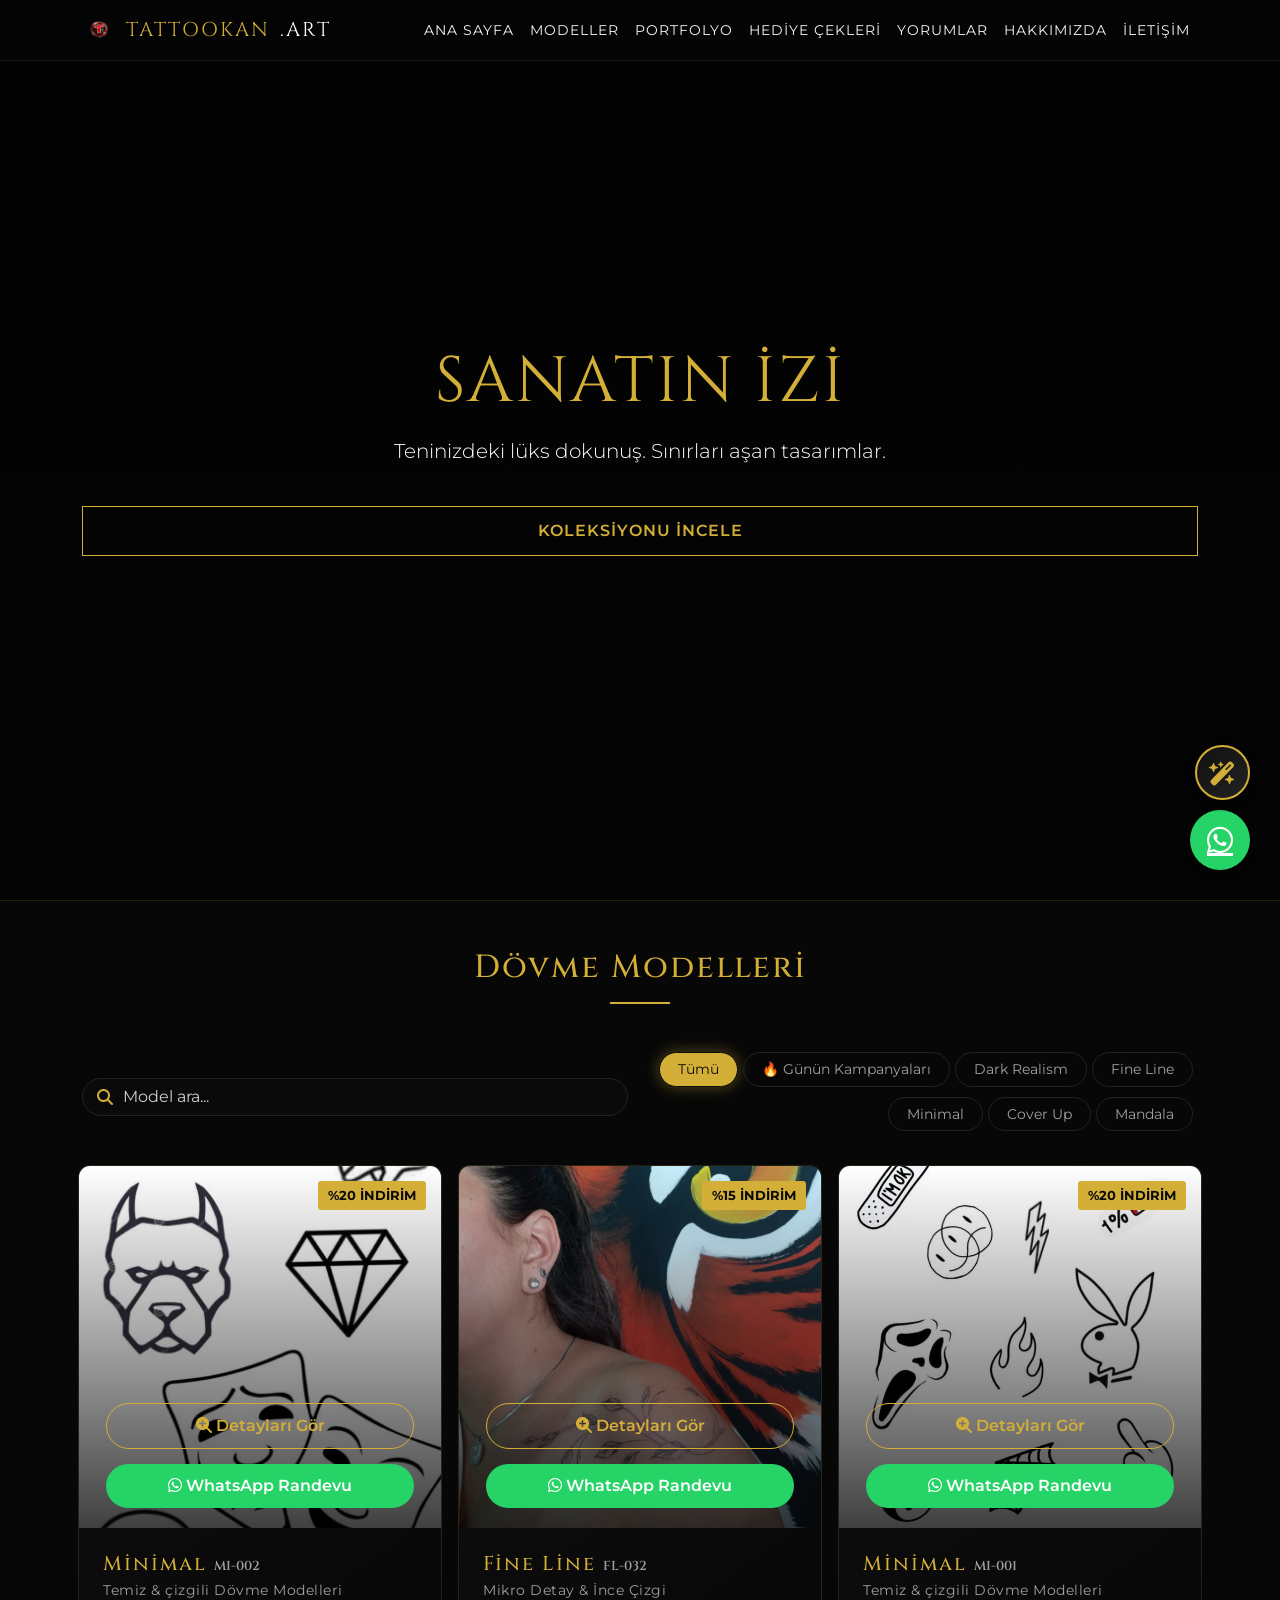
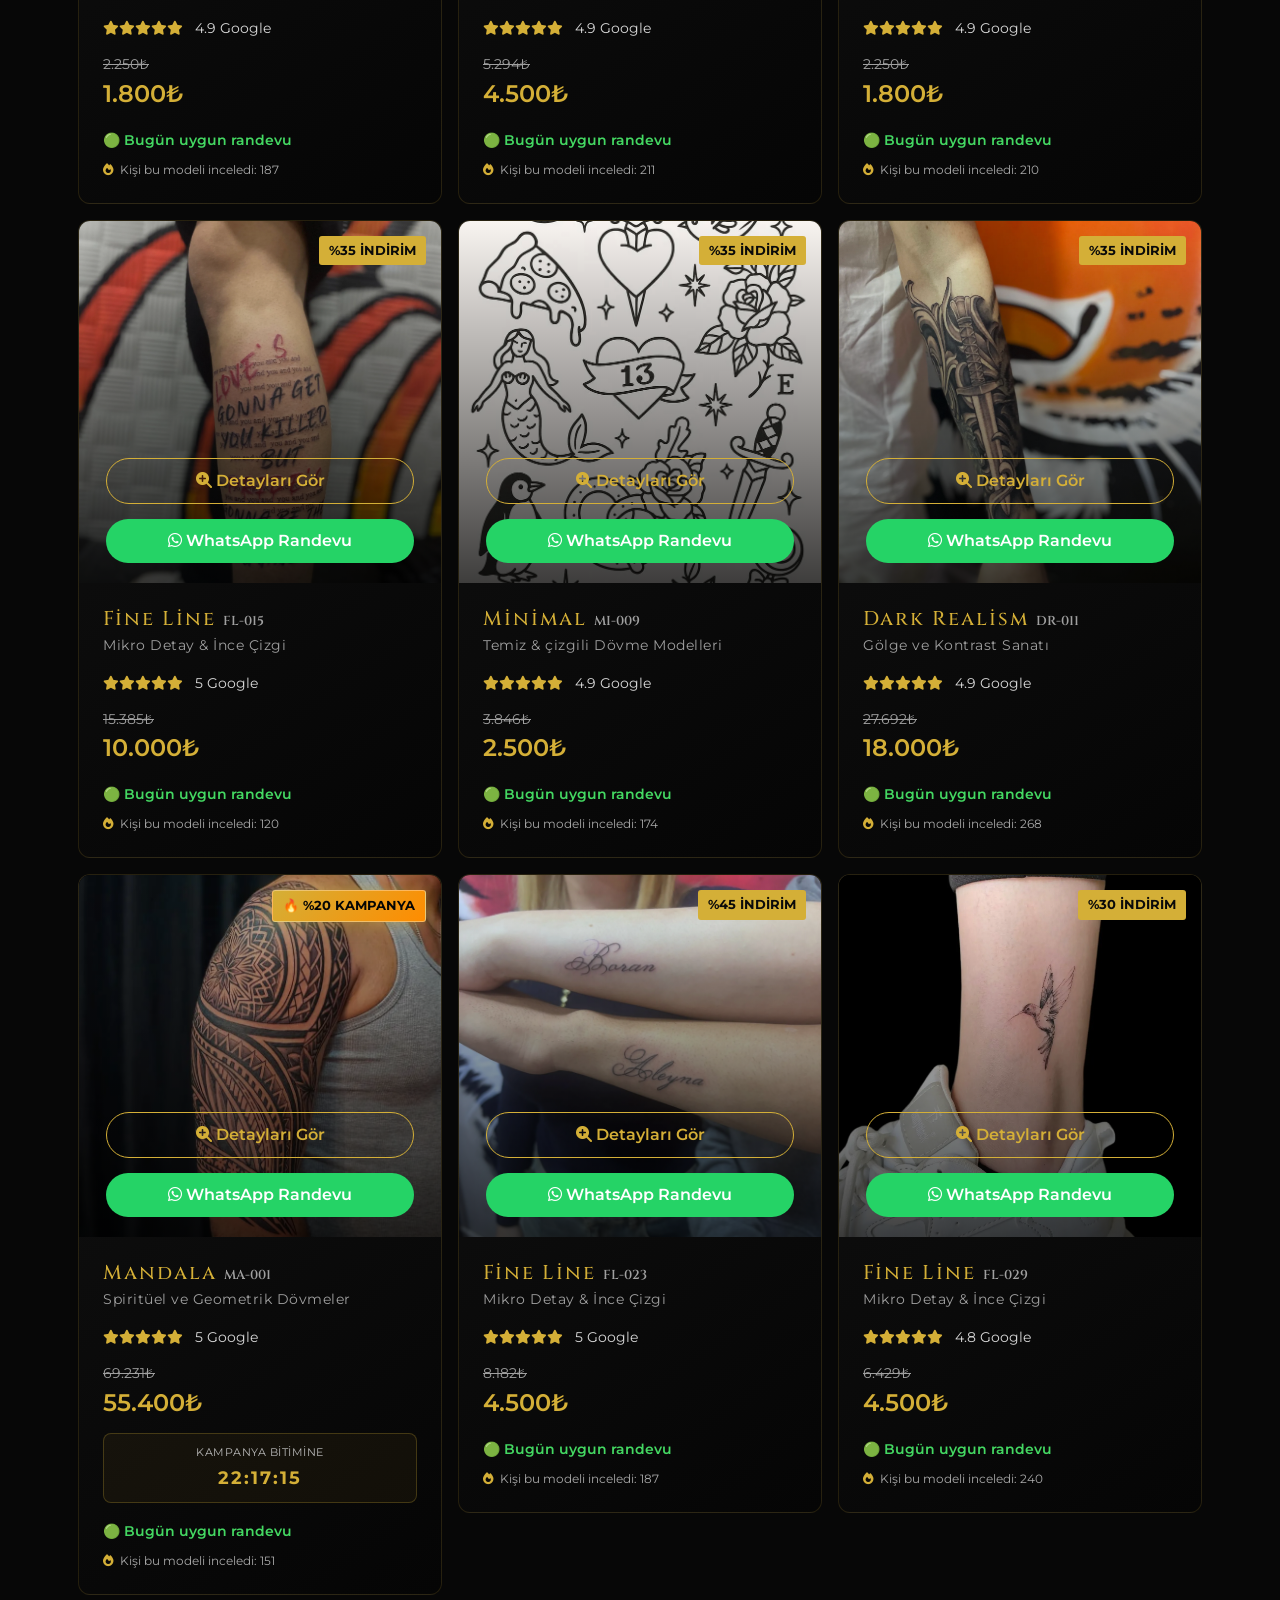
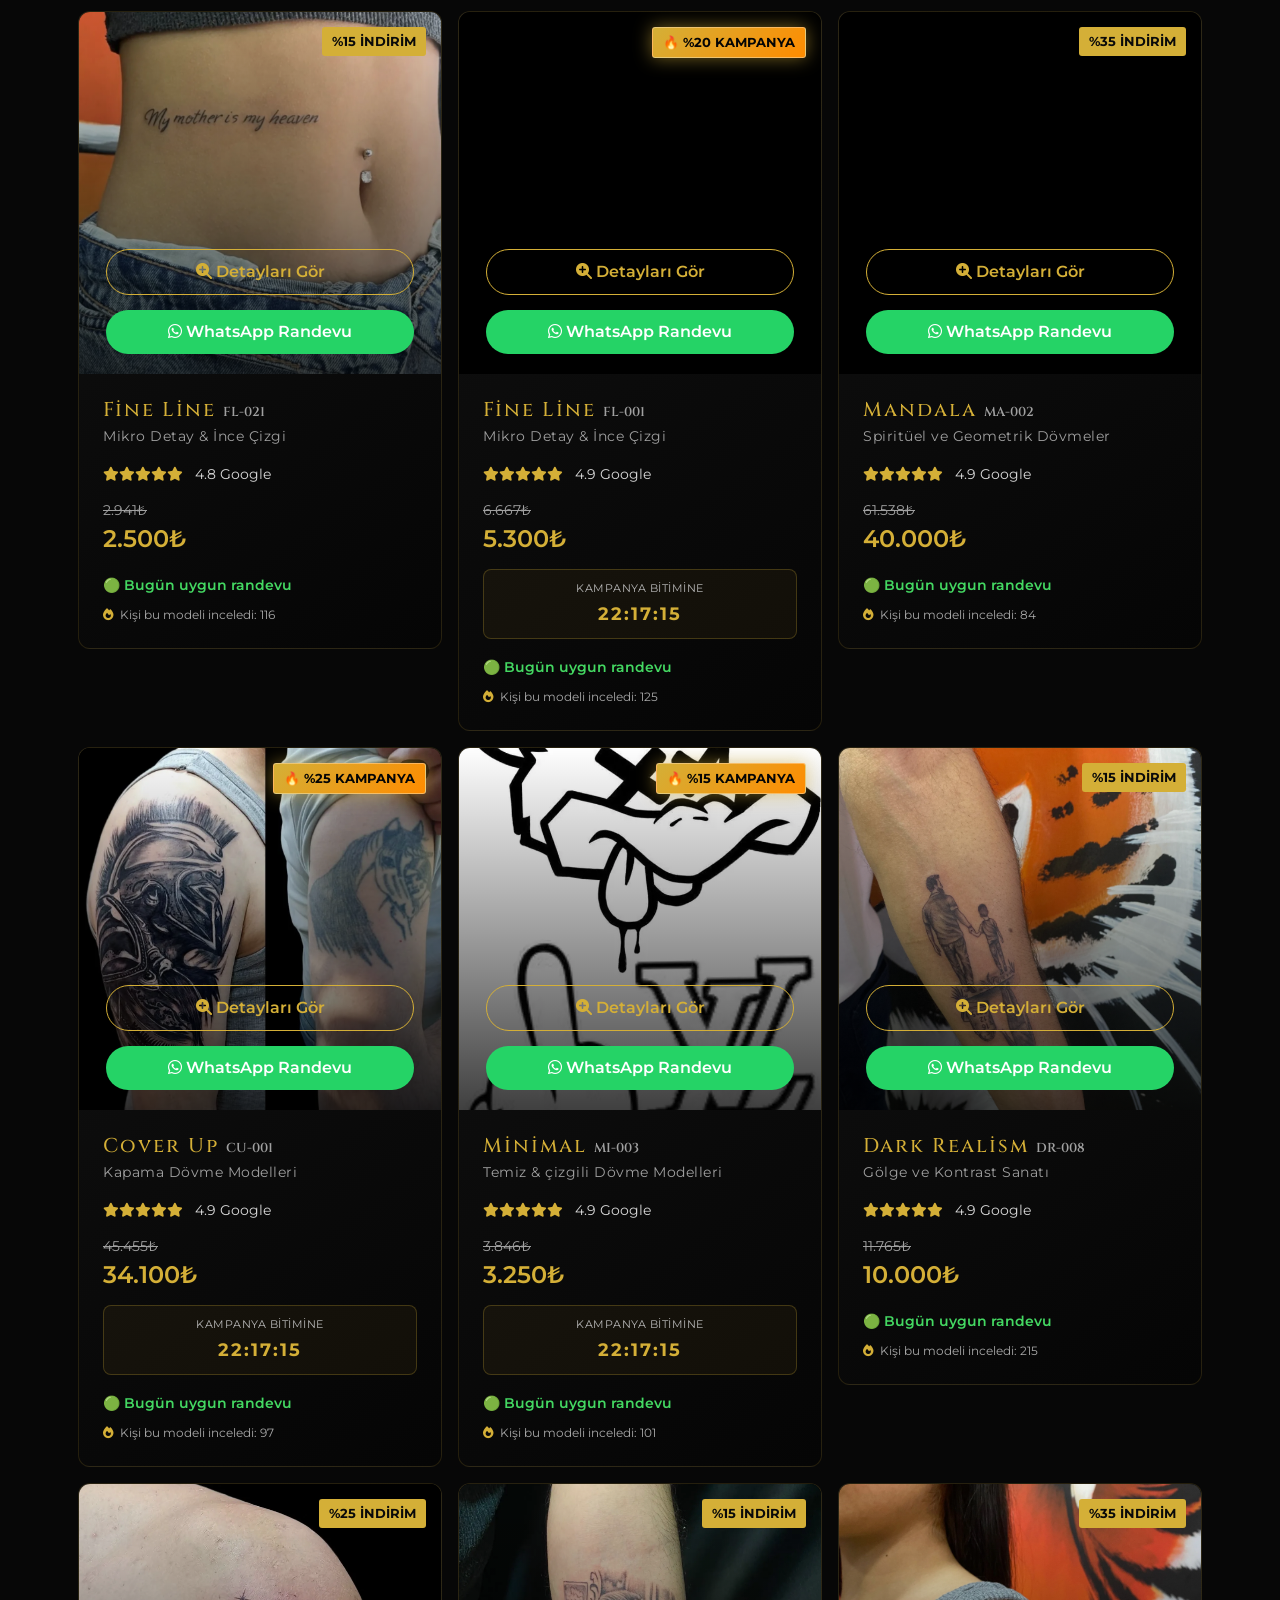
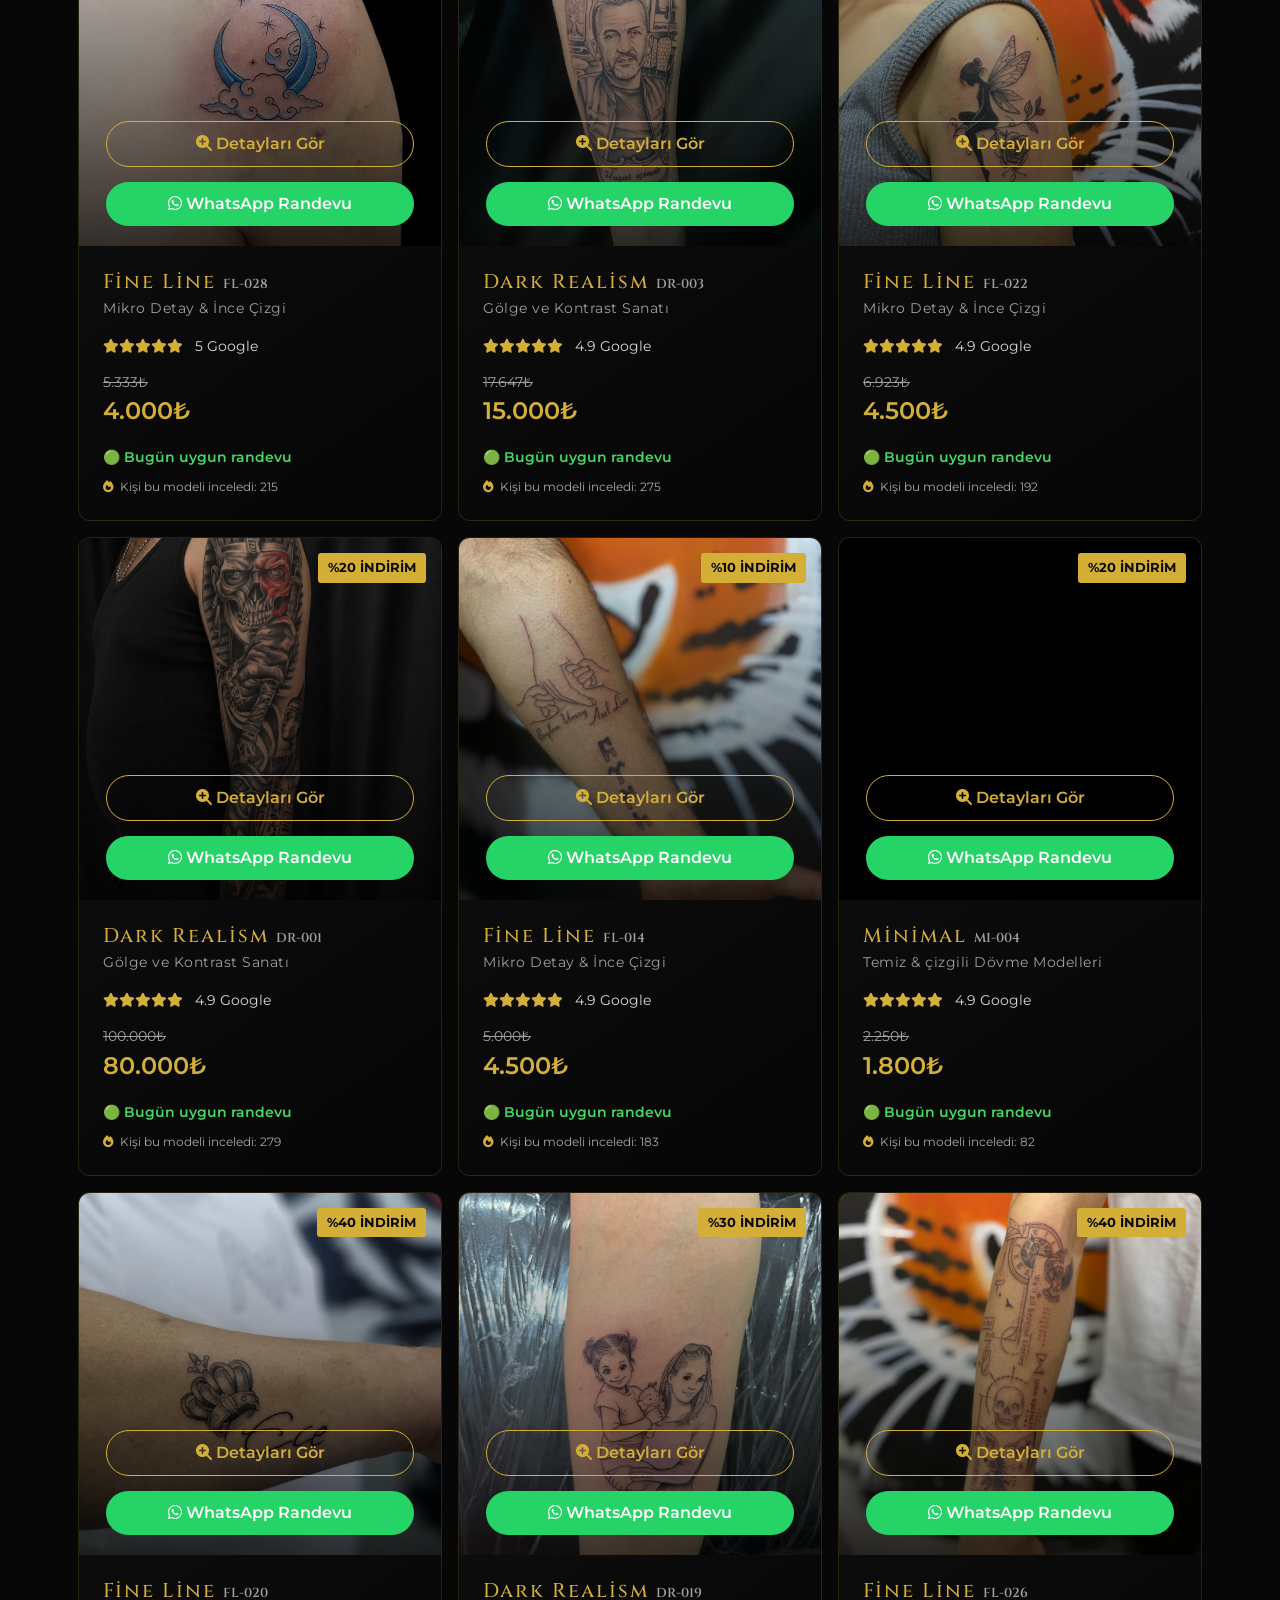
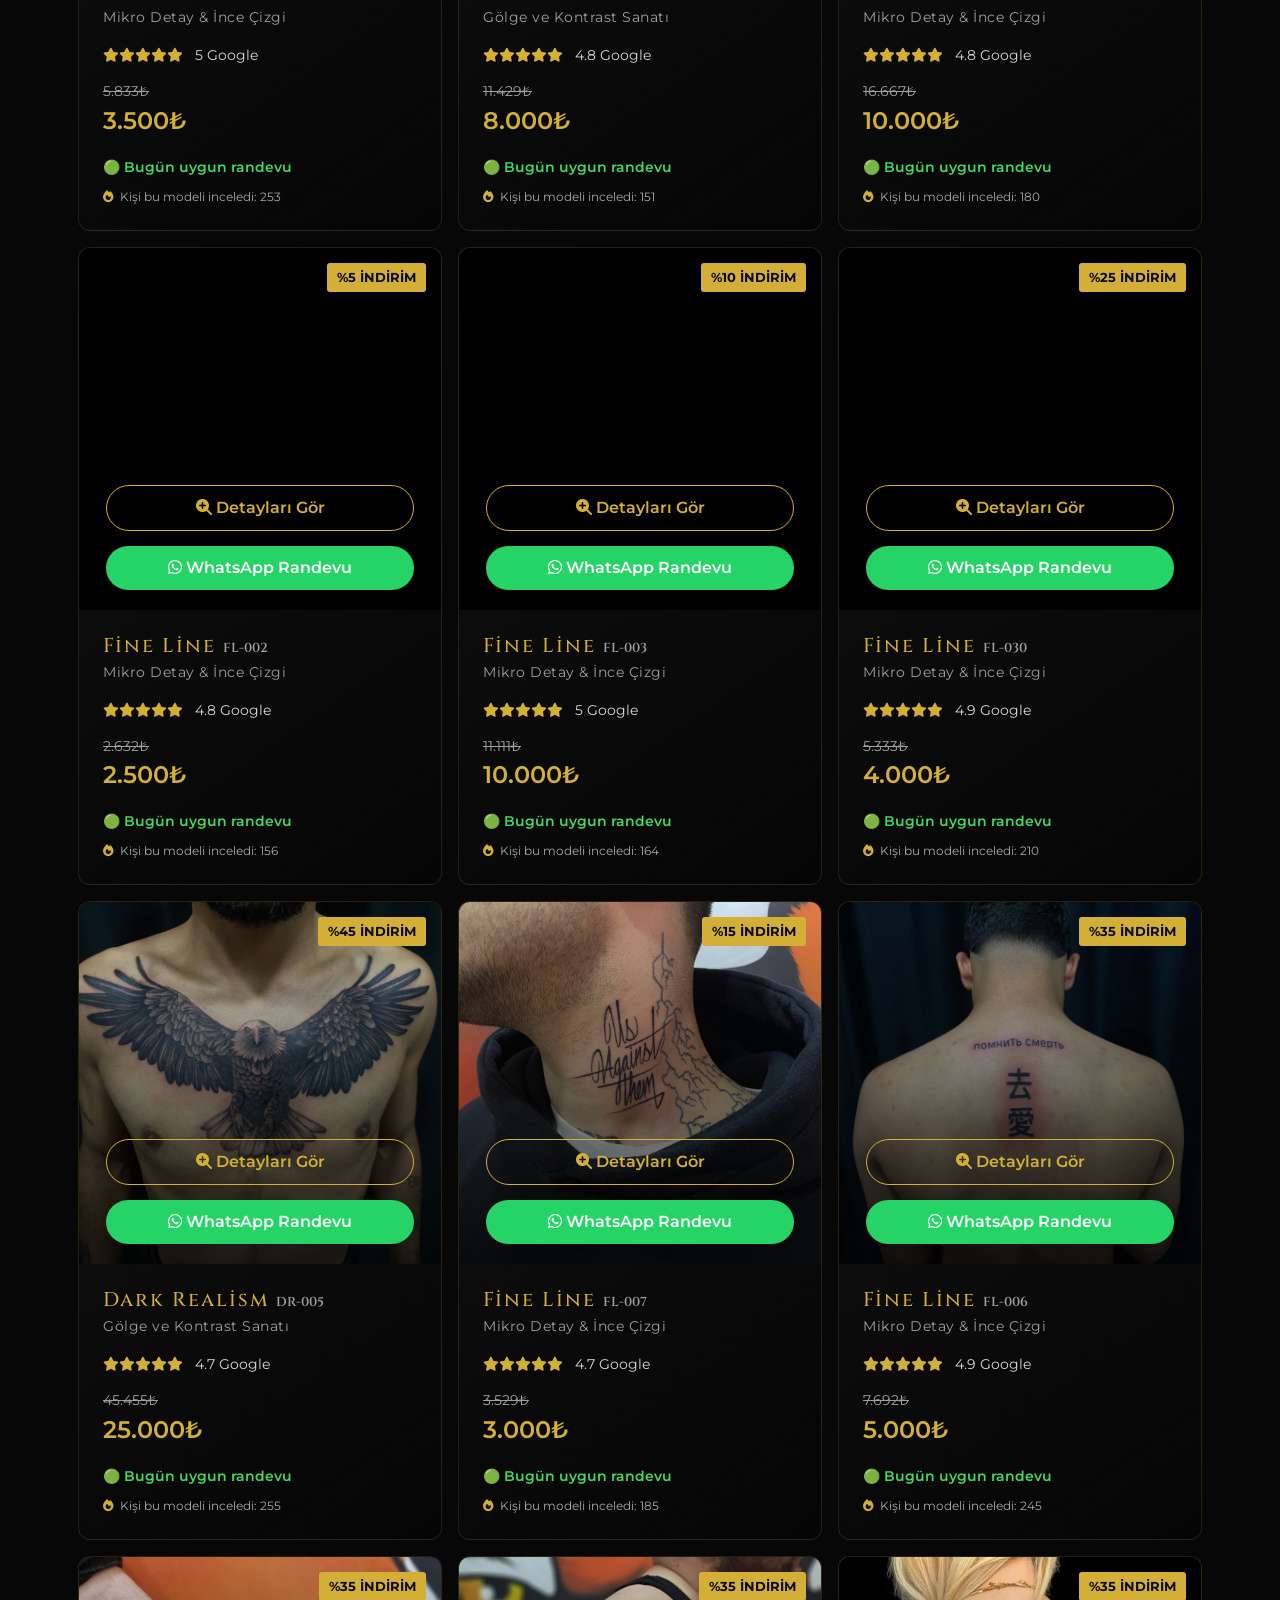
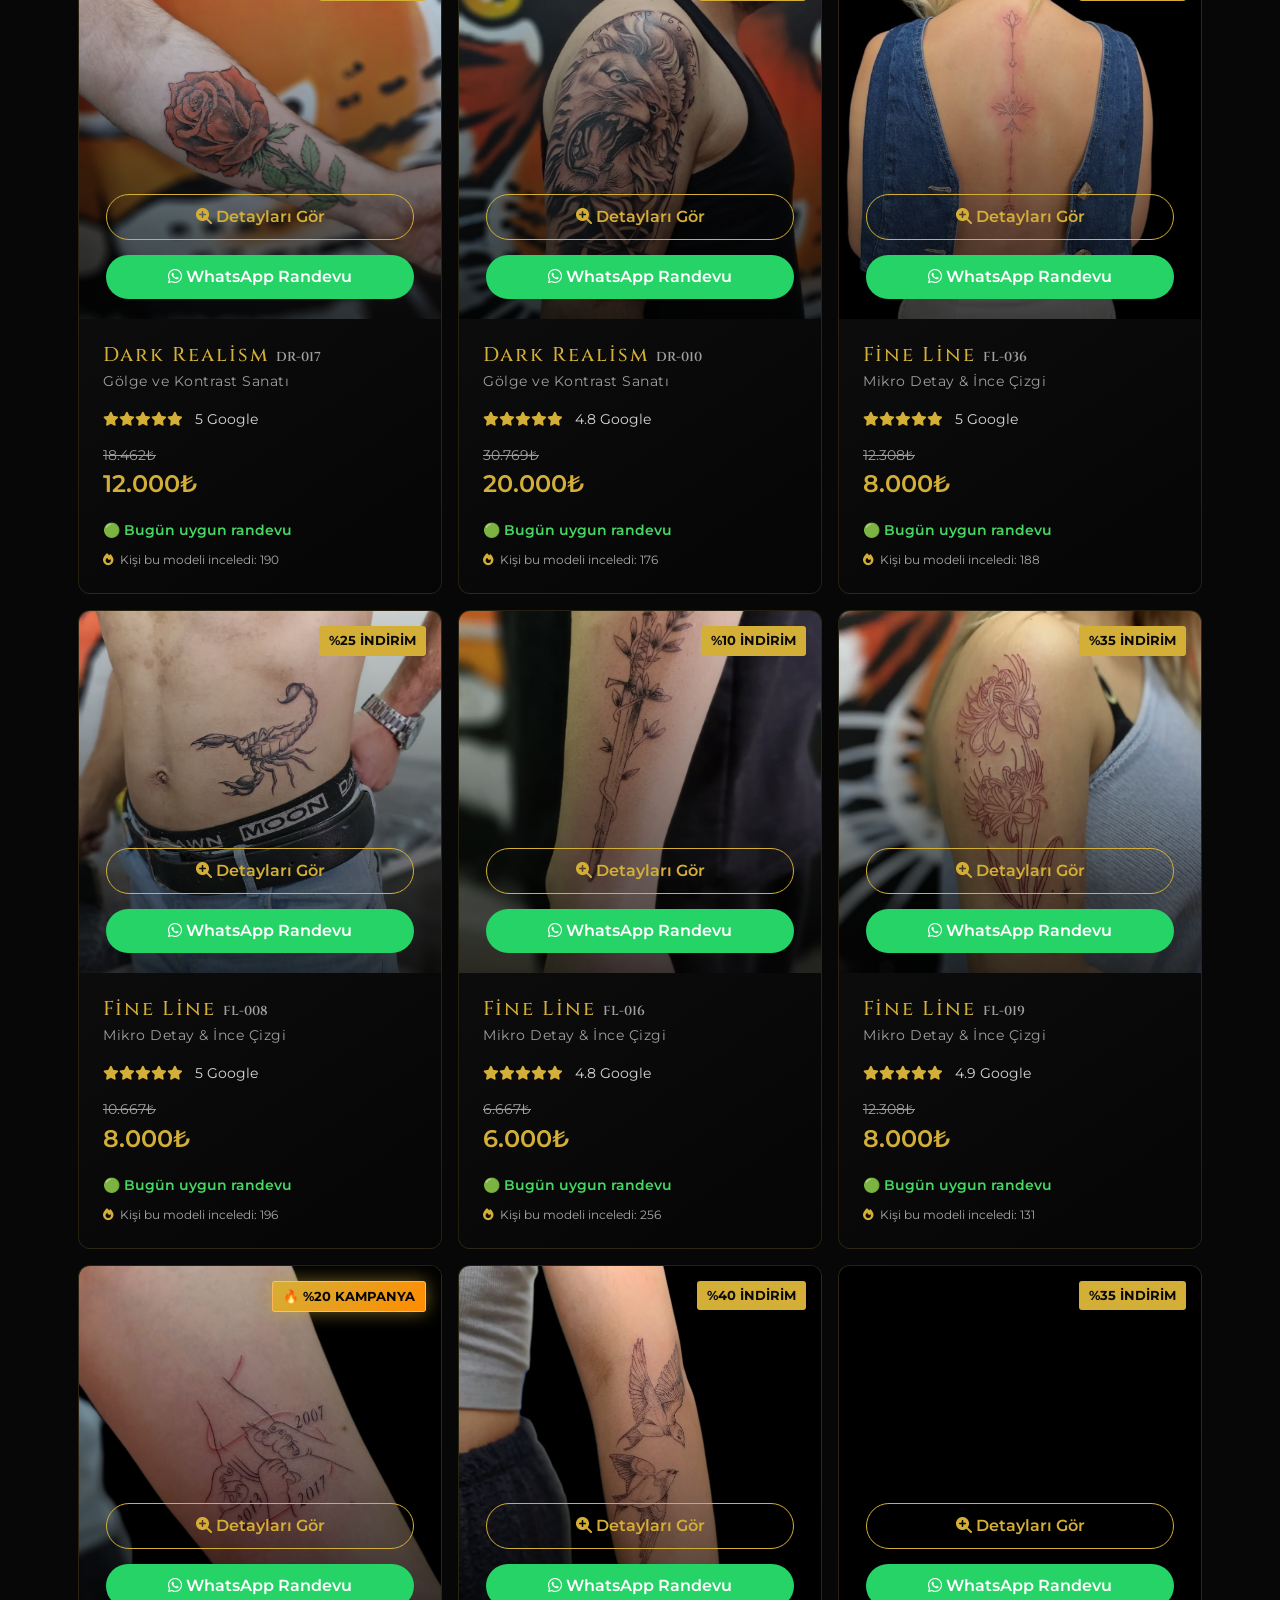
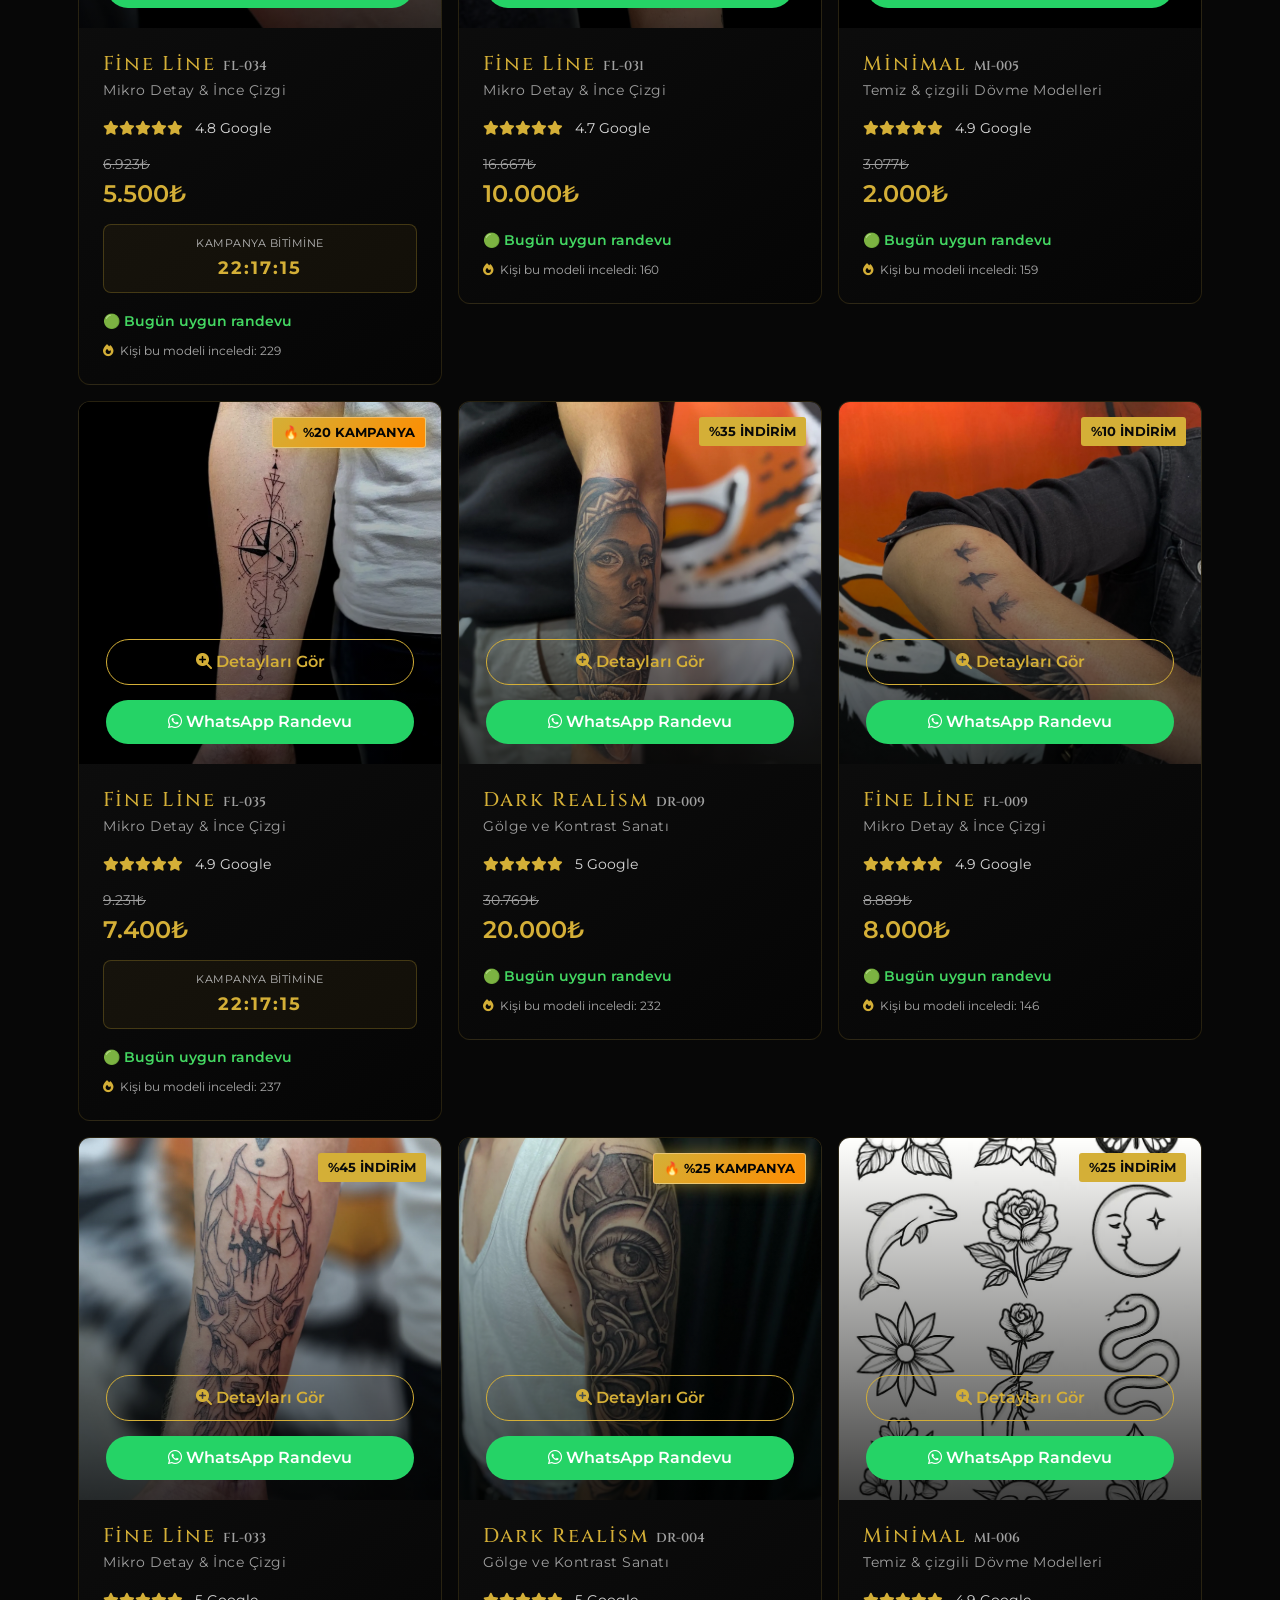
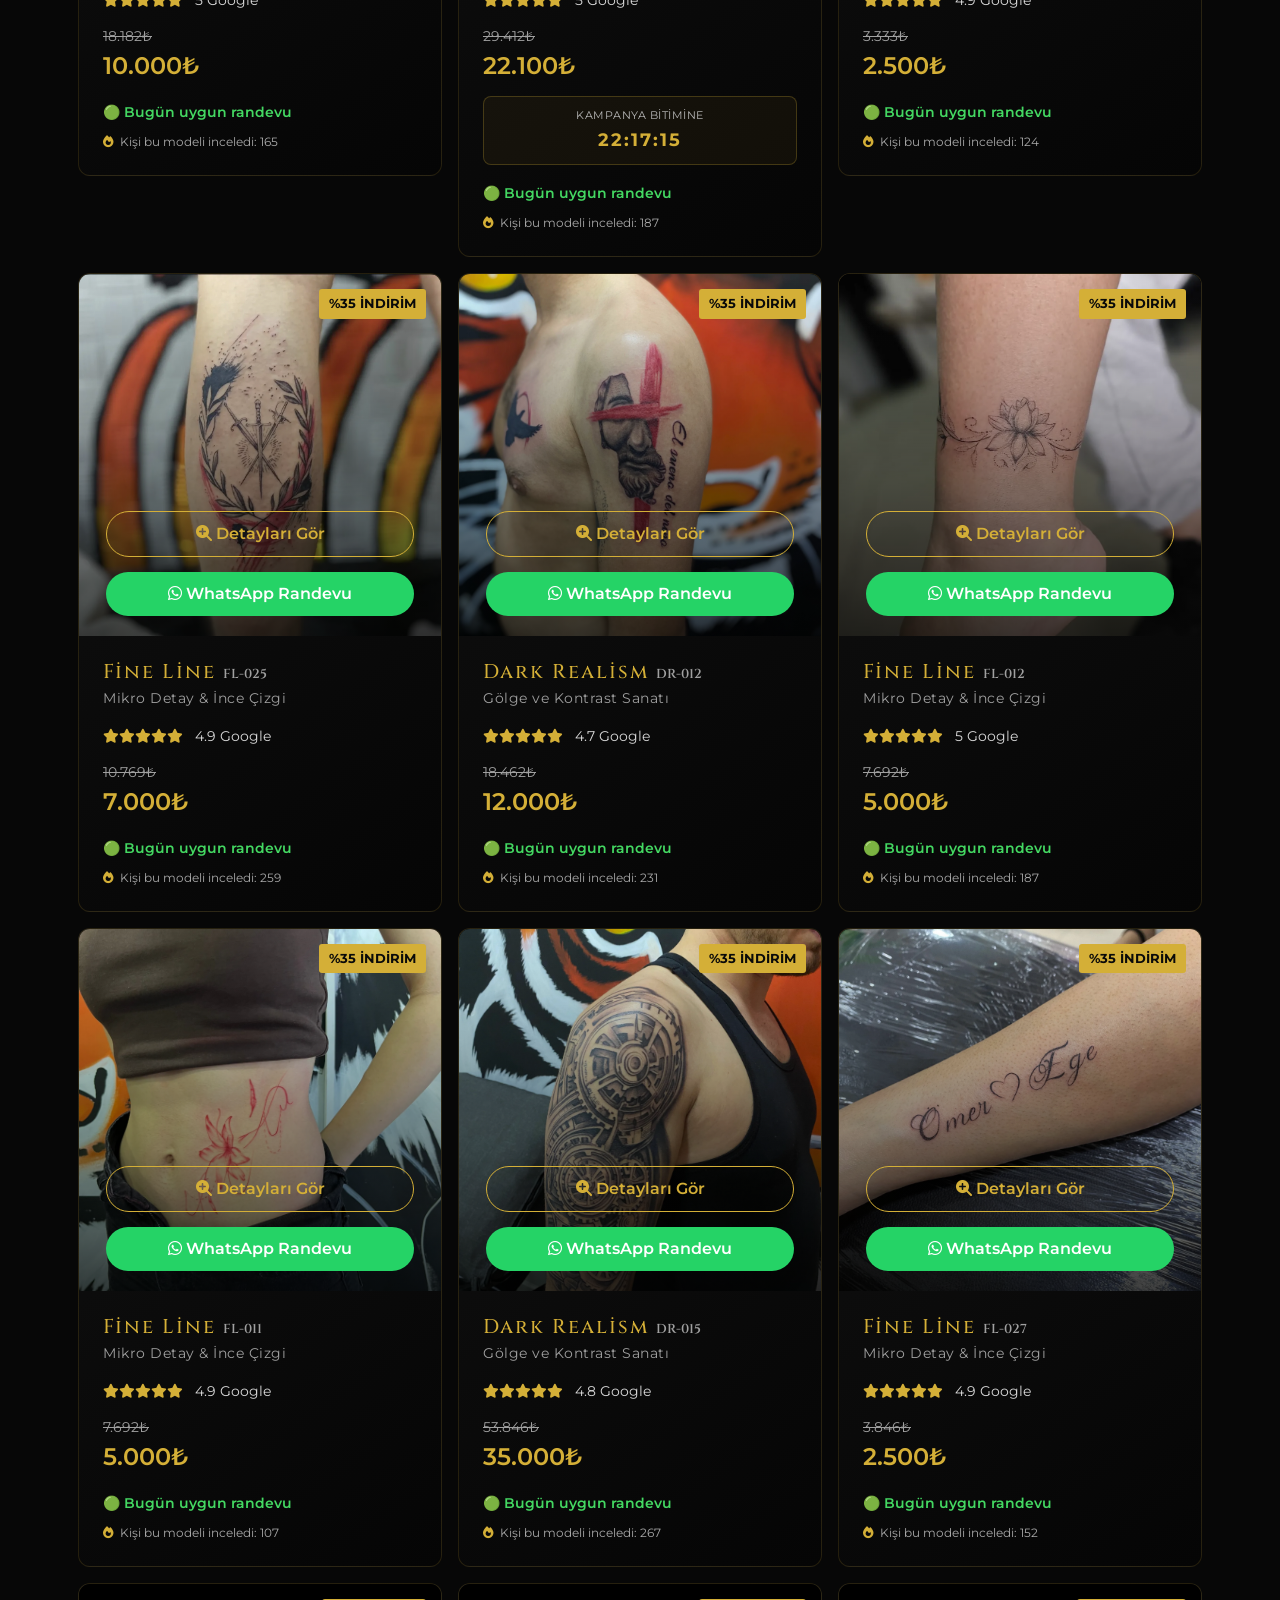
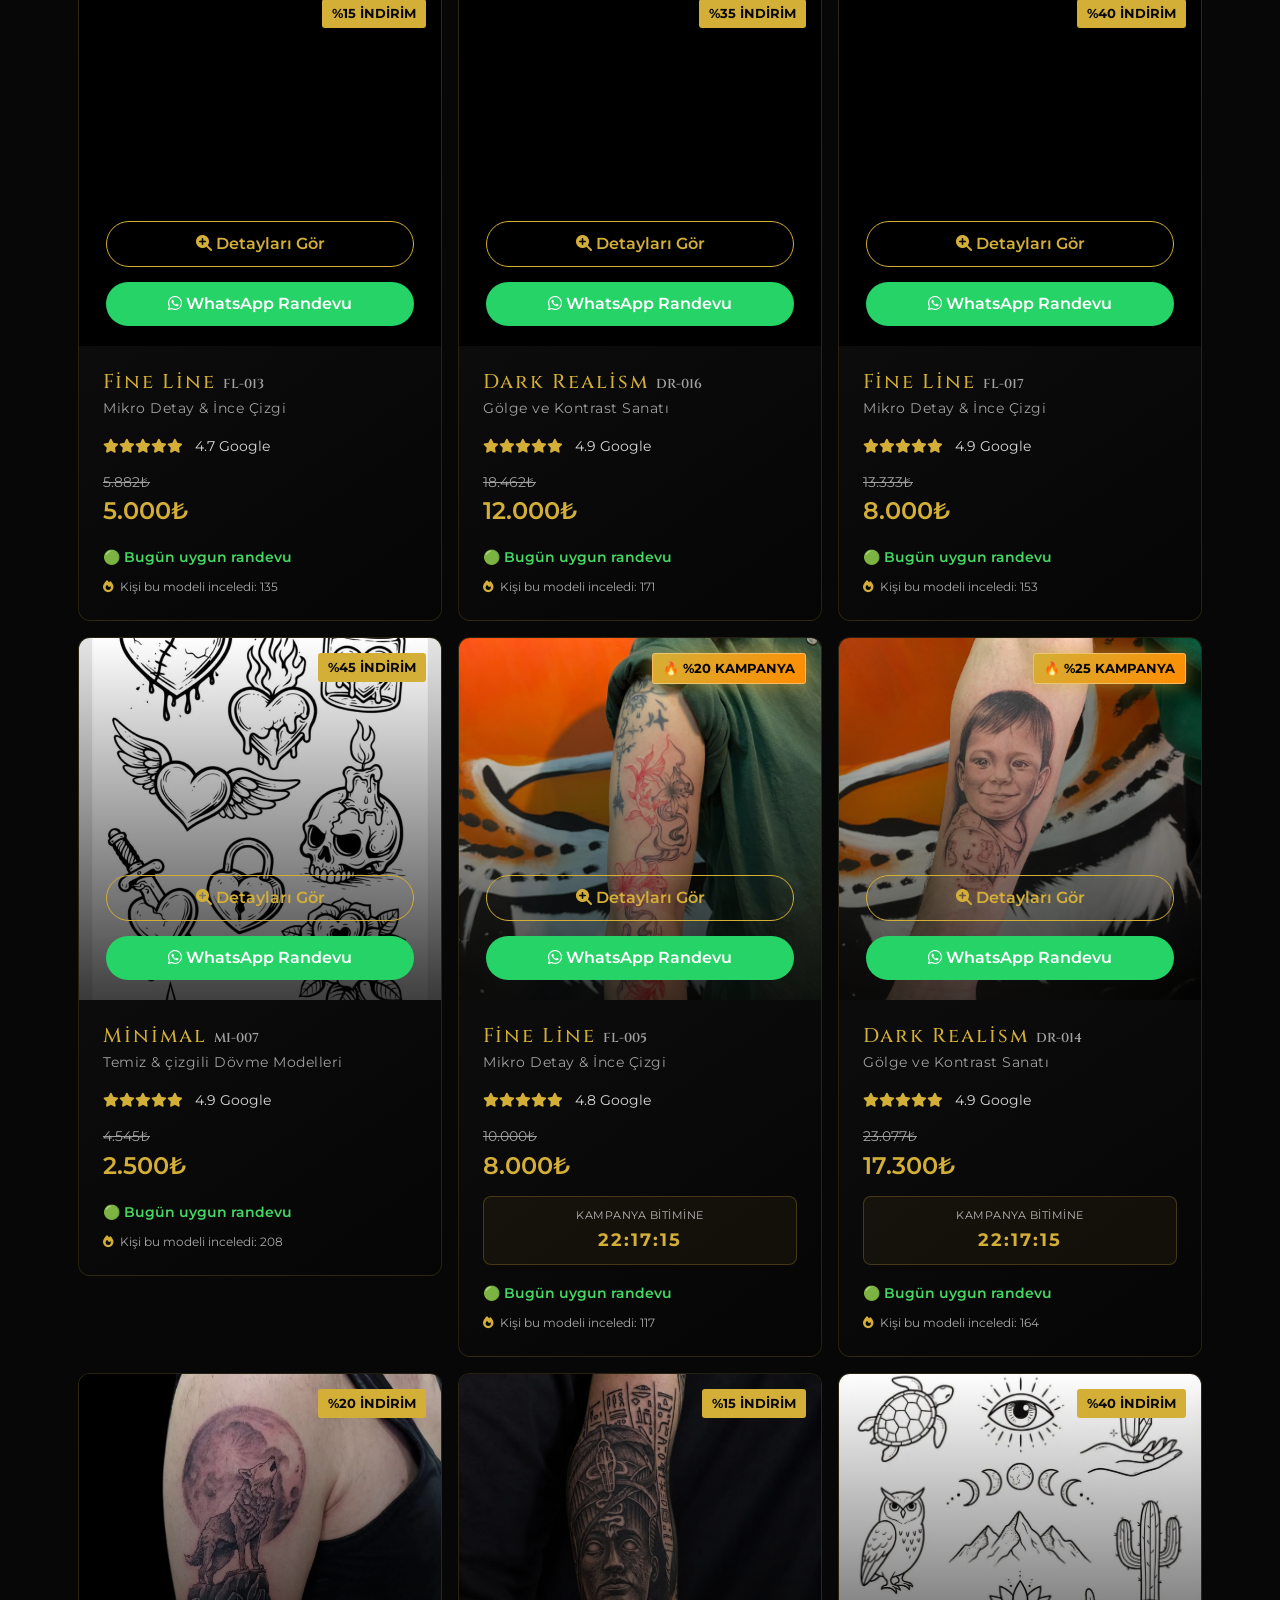
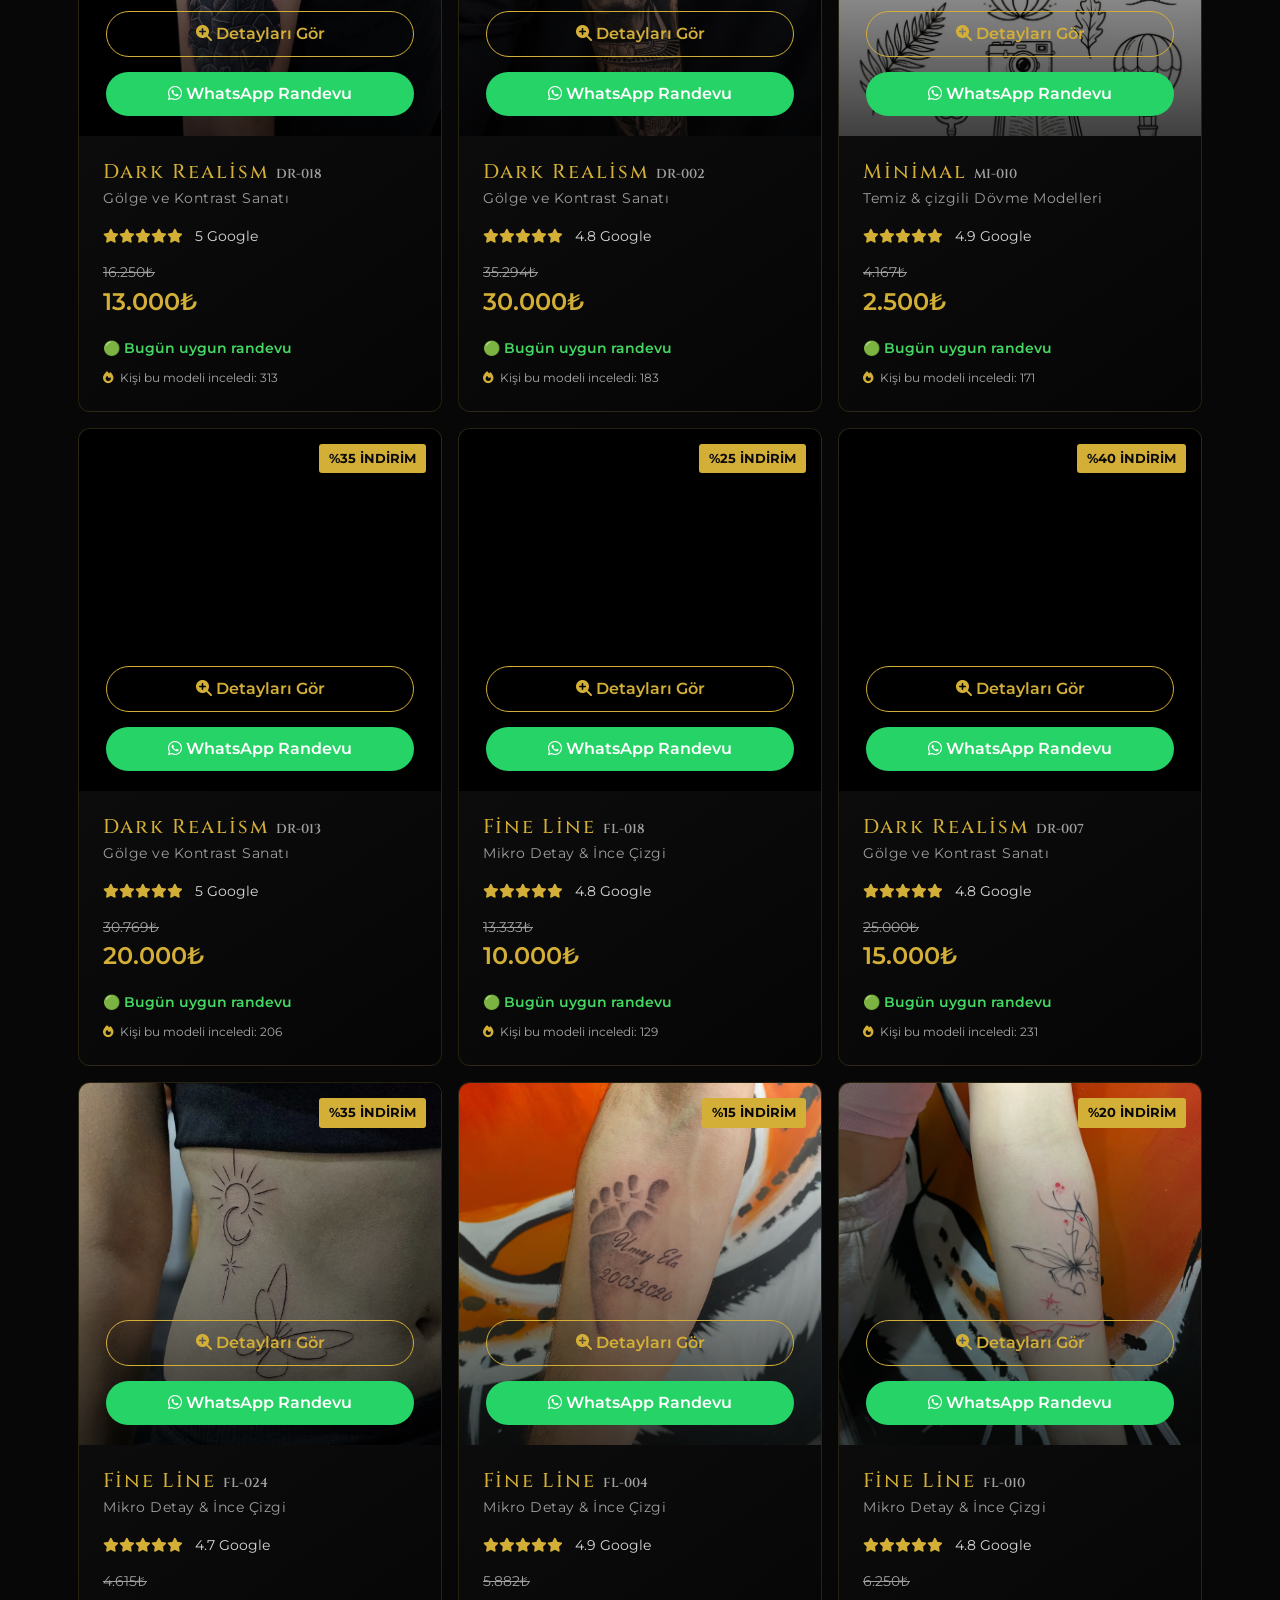
==== index.html @ 95dfda01 "Add files via upload" ====
<!DOCTYPE html>
<html lang="tr">
<head>
    <!-- Google Analytics (GA4) -->
    <script async src="https://www.googletagmanager.com/gtag/js?id=G-ZKJB4H8N2D"></script>
    <script>
        window.dataLayer = window.dataLayer || [];
        function gtag(){dataLayer.push(arguments);}
        gtag("js", new Date());
        gtag("config", "G-ZKJB4H8N2D");
    </script>


    <meta charset="UTF-8">
    <meta name="viewport" content="width=device-width, initial-scale=1.0">
    <title>Tattookan Art | İzmit Kocaeli Dövme Stüdyosu & Özel Tasarım</title>
<meta name="description" content="İzmit'in en premium dövme stüdyosu Tattookan.art. Minimal, Dark Realism, Renkli Dövme, Fine Line ve Mandala tarzlarında kişiye özel dövme tasarımları. Gebze, Derince, Gölcük, Kartepe dahil Kocaeli'nin tüm ilçelerine hizmet veriyoruz.">
<meta name="keywords" content="izmit dövme, izmit dövmeci, kocaeli dövme sanatçısı, gebze dövme, derince dövme, gölcük dövme, kartepe dövme, tattoo izmit, dark realism tattoo, fine line dövme izmit, dövme stüdyosu kocaeli, okan kalay">
<meta name="robots" content="index, follow">
<meta name="p:domain_verify" content="357d114dd94e471e159be3c0d7056739"/>
<meta name="google-site-verification" content="9QJxjYNS260kww6Fn4VRTpzEEpDUPYmBtWcXa00QCag" />

<meta property="og:type" content="website">
<meta property="og:url" content="https://tattookanart.com/">
<link rel="canonical" href="https://tattookanart.com/">
<meta property="og:title" content="Tattookan Art | İzmit Premium Dövme Stüdyosu">
<meta property="og:description" content="Kişiye özel dövme tasarımları ve profesyonel seanslar. WhatsApp üzerinden hemen randevu al.">
<meta property="og:image" content="https://tattookanart.com/assets/images/background/og-share-image.webp">
<meta property="og:image:type" content="image/webp">
<meta name="twitter:card" content="summary_large_image">
<meta name="twitter:title" content="Tattookan Art | İzmit Dövme Stüdyosu">
<meta name="twitter:description" content="Dark Realism, Fine Line, mandala, geometrik ve minimal dövme sanatında İzmit'in öncü stüdyosu.">
<meta name="twitter:image" content="https://tattookanart.com/assets/images/background/og-share-image.webp">
    
    <link rel="preconnect" href="https://cdn.jsdelivr.net">

<link href="https://cdn.jsdelivr.net/npm/bootstrap@5.3.2/dist/css/bootstrap.min.css" rel="stylesheet">
    <link rel="preconnect" href="https://cdnjs.cloudflare.com">
<link rel="stylesheet" href="https://cdnjs.cloudflare.com/ajax/libs/font-awesome/6.4.0/css/all.min.css">
    <link rel="preconnect" href="https://fonts.googleapis.com">
<link rel="preconnect" href="https://fonts.gstatic.com" crossorigin>

<link href="https://fonts.googleapis.com/css2?family=Cinzel:wght@600;700&family=Montserrat:wght@400;600&display=swap" rel="stylesheet">
<link rel="manifest" href="manifest.json">

<meta name="theme-color" content="#050505">

<link
rel="apple-touch-icon"
href="assets/icons/icon-192-v2.png">
<link rel="icon" type="image/png" sizes="192x192" href="assets/icons/icon-192-v2.png">
<link rel="icon" type="image/png" sizes="512x512" href="assets/icons/icon-512-v2.png">
    <link rel="stylesheet" href="style.css">

    <script type="application/ld+json" id="business-schema">
{
  "@context": "https://schema.org",
  "@type": "TattooParlor",
  "name": "Tattookan.art",
  "image": "https://tattookanart.com/assets/images/background/og-share-image.webp",
  "@id": "https://tattookanart.com",
  "url": "https://tattookanart.com",
  "telephone": "+905388746412",
  "priceRange": "$$",
  "address": {
    "@type": "PostalAddress",
    "streetAddress": "Turan Güneş Caddesi No: 517",
    "addressLocality": "İzmit",
    "addressRegion": "Kocaeli",
    "postalCode": "41100",
    "addressCountry": "TR"
  },
  "geo": {
    "@type": "GeoCoordinates",
    "latitude": 40.765432, "longitude": 29.943210
  },
  "areaServed": [
    { "@type": "City", "name": "İzmit" },
    { "@type": "City", "name": "Gebze" },
    { "@type": "City", "name": "Darıca" },
    { "@type": "City", "name": "Çayırova" },
    { "@type": "City", "name": "Derince" },
    { "@type": "City", "name": "Gölcük" },
    { "@type": "City", "name": "Kartepe" },
    { "@type": "City", "name": "Başiskele" },
    { "@type": "City", "name": "Körfez" },
    { "@type": "City", "name": "Karamürsel" },
    { "@type": "City", "name": "Dilovası" },
    { "@type": "City", "name": "Kandıra" }
  ],
  "openingHoursSpecification": {
    "@type": "OpeningHoursSpecification",
    "dayOfWeek": [
      "Monday", "Tuesday", "Wednesday", "Thursday",
      "Friday", "Saturday", "Sunday"
    ],
    "opens": "10:00",
    "closes": "23:00"
  },
  "sameAs": [
    "https://www.instagram.com/obsidianink.izmit",
    "https://www.tiktok.com/@obsidianink.izmit",
    "https://www.facebook.com/tattookan.art"
  ],
  "aggregateRating": {
    "@type": "AggregateRating",
    "ratingValue": "5.0",
    "reviewCount": "189",
    "bestRating": "5"
  }
}
</script>

</head>
<body>
    <div id="preloader">
    <div class="preloader-content">
        <div class="preloader-logo">Tattookan.art</div>
        <div class="preloader-line"></div>
    </div>
</div>

    <nav class="navbar navbar-expand-lg navbar-dark fixed-top" id="mainNav">
        <div class="container">
            <a class="navbar-brand text-gold" href="#">
                <img src="assets/icons/icon-192-v2.png" alt="Tattookan Art logo" class="navbar-logo" width="34" height="34">
                TATTOOKAN<span class="text-white">.ART</span>
            </a>
            <button class="navbar-toggler" type="button" data-bs-toggle="collapse" data-bs-target="#navbarNav">
                <span class="navbar-toggler-icon"></span>
            </button>
            <div class="collapse navbar-collapse" id="navbarNav">
                <ul class="navbar-nav ms-auto">
                    <li class="nav-item"><a class="nav-link" href="#home">Ana Sayfa</a></li>
                    <li class="nav-item"><a class="nav-link" href="#models">Modeller</a></li>
                    <li class="nav-item"><a class="nav-link" href="portfolyo.html">Portfolyo</a></li>
                    <li class="nav-item"><a class="nav-link" href="hediye-cekleri.html">Hediye Çekleri</a></li>
                    <li class="nav-item"><a class="nav-link" href="#google-reviews">Yorumlar</a></li>
                    <li class="nav-item"><a class="nav-link" href="hakkimizda.html">Hakkımızda</a></li>
                    <li class="nav-item"><a class="nav-link" href="#contact">İletişim</a></li>
                </ul>
            </div>
        </div>
    </nav>

    <section id="home" class="hero-section">

    <video 
        id="hero-video"
        autoplay
        muted
        loop
        playsinline
        preload="auto">

        <source src="./video/background.mp4" type="video/mp4">

    </video>

    <div class="hero-overlay"></div>

    <div class="hero-content text-center container">

        <h1 class="display-3 text-gold">
            SANATIN İZİ
        </h1>

        <p class="lead text-white mt-3">
            Teninizdeki lüks dokunuş. Sınırları aşan tasarımlar.
        </p>

        <a href="#models" class="btn btn-gold mt-4">
            Koleksiyonu İncele
        </a>

    </div>

</section>

    <section id="models" class="py-5 bg-darker">
        <div class="container">
            <div class="text-center mb-5">
                <h2 class="text-gold">Dövme Modelleri</h2>
                <div class="separator"></div>
            </div>

            <div class="row mb-4 align-items-center">
                <div class="col-md-6 mb-3 mb-md-0">
                    <div class="search-box">
                        <i class="fas fa-search text-gold"></i>
                        <input type="text" id="searchInput" class="form-control premium-input" placeholder="Model ara...">
                    </div>
                </div>
                <div class="col-md-6 text-md-end" id="filter-buttons">
                    </div>
            </div>

            <div class="row" id="tattoo-grid">
                </div>
        </div>
    </section>

   <!-- <section id="reviews" class="py-5 bg-black">
        <div class="container text-center">
            <h2 class="text-gold mb-5">Müşteri Deneyimleri</h2>
            <div class="row" id="reviews-container">
                </div>
        </div>
    </section> -->

    <section class="py-4 bg-darker">
        <div class="container">
            <div class="gift-cta-banner">
                <div class="gift-cta-text">
                    <i class="fas fa-gift text-gold"></i>
                    <div>
                        <strong>Hediye Çeki</strong>
                        <span>Sevdiklerinize dövme deneyimini hediye edin.</span>
                    </div>
                </div>
                <a href="hediye-cekleri.html" class="btn btn-gold">
                    Hediye Çeklerine Göz At
                </a>
            </div>
        </div>
    </section>

    <!-- Premium Dövme Bakım Rehberi Section -->
<section id="aftercare" class="py-5 bg-black">
    <div class="container py-4">
        <div class="text-center mb-5">
            <h2 class="text-gold fw-bold">Dövme Bakım Rehberi</h2>
            <p class="text-silver small">Yeni dövmenizin ömrünü ve parlaklığını uzatmak için altın kurallar.</p>
        </div>

        <div class="row g-4">
            <!-- Aşama 1: İlk Gün -->
            <div class="col-md-4">
                <div class="care-card h-100">
                    <div class="care-badge">01</div>
                    <h3 class="care-title text-white">İlk 3-4 Saat</h3>
                    <p class="care-text">Stüdyodan çıktıktan sonra yapılan koruyucu streç veya filmi en az 3 saat boyunca açmayın. Filmi kaldırdıktan sonra dövmenizi ilk kez sadece ılık su ve antibakteriyel sabunla, lif kullanmadan parmak uçlarınızla nazikçe yıkayın.</p>
                </div>
            </div>

            <!-- Aşama 2: İlk İki Hafta -->
            <div class="col-md-4">
                <div class="care-card h-100">
                    <div class="care-badge">02</div>
                    <h3 class="care-title text-white">1 - 14 Gün</h3>
                    <p class="care-text">Dövmenizi günde 3-4 kez ince bir tabaka halinde (önerilen bakım kremi ile) nemlendirin. Krem sürmeden önce ellerinizin temiz olduğundan emin olun. Bu süreçte dövmeniz kabuklanacaktır; **asla kabukları soymayın veya kaşımayın**.</p>
                </div>
            </div>

            <!-- Aşama 3: Kesinlikle Yasaklar -->
            <div class="col-md-4">
                <div class="care-card h-100 border-gold-soft">
                    <div class="care-badge badge-alert">!</div>
                    <h3 class="care-title text-gold">Nelerden Kaçınmalı?</h3>
                    <ul class="care-list">
                        <li><i class="fas fa-ban text-gold me-2"></i> 2 hafta boyunca deniz, havuz, sauna ve hamam yasak.</li>
                        <li><i class="fas fa-sun text-gold me-2"></i> Doğrudan güneş ışığına maruz bırakmayın (solmayı önler).</li>
                        <li><i class="fas fa-tint text-gold me-2"></i> Aşırı dar, tüylü ve dövmeye sürtünecek kıyafetler giymeyin.</li>
                    </ul>
                </div>
            </div>
        </div>
    </div>
</section>

    <!-- Minimalist FAQ (Sıkça Sorulan Sorular) Section -->
<section id="faq" class="py-5 bg-blacker">
    <div class="container py-4">
        <div class="text-center mb-5">
            <h2 class="text-gold fw-bold">Sıkça Sorulan Sorular</h2>
            <p class="text-muted small">Dövme süreci, randevu ve bakım hakkında merak edilenler.</p>
        </div>

        <div class="row justify-content-center">
            <div class="col-lg-8">
                <div class="accordion custom-faq" id="faqAccordion">
                    </div>
            </div>
        </div>
    </div>
</section>

<section id="google-reviews" class="py-5">
    <div class="container">
        
        <div class="text-center mb-5">
            <h2 class="section-title">Müşteri Yorumları</h2>
            <div class="title-line"></div>
            <p class="text-muted mt-2">Google İşletme profilimizdeki gerçek müşteri deneyimleri</p>
        </div>

        <div class="row g-4 justify-content-center" id="reviewsGrid">
            </div>

        <div class="text-center mt-5">
            <a href="https://g.page/r/CWQ_aUds98YrEAE/review" target="_blank" class="btn-google-reviews">
                <svg xmlns="http://www.w3.org/2000/svg" width="18" height="18" fill="currentColor" class="bi bi-google me-2" viewBox="0 0 16 16">
                    <path d="M15.545 6.558a9.4 9.4 0 0 1 .139 1.626c0 2.434-.87 4.492-2.384 5.885h.002C11.978 15.292 10.158 16 8 16A8 8 0 1 1 8 0c2.244 0 4.179.827 5.642 2.155l-2.203 2.115C10.433 3.328 9.351 3 8 3a5 5 0 1 0 0 10c1.474 0 2.65-.404 3.454-1.127.917-.812 1.419-1.954 1.481-3.315z"/>
                </svg>
                TÜM GOOGLE YORUMLARINI GÖR
            </a>
        </div>

    </div>
</section>

    <footer id="contact" class="bg-darker py-5">
        <div class="container">
            <div class="row">
                <div class="col-lg-4 mb-4">
                    <h4 class="text-gold mb-4">Tattookan.art</h4>
                    <p class="text-muted"><i class="fas fa-user text-gold me-2"></i> Okan Kalay</p>
                    <p class="text-muted">
    <i class="fas fa-map-marker-alt text-gold me-2"></i> Turan Güneş Caddesi No: 517<br>
    <span class="ms-4">Posta Kodu: 41100 İzmit/Kocaeli</span>
</p>
                    <p class="text-muted">
    <a href="tel:+905388746412" class="text-reset text-decoration-none">
        <i class="fas fa-phone text-gold me-2"></i> +90 538 874 64 12
    </a>
</p>

                    <!-- Google İnceleme / Değerlendirme Linki -->
    <p class="text-muted">
        <a href="https://maps.app.goo.gl/QpoNQ6Ko6tRxKBUt8" target="_blank" class="text-reset text-decoration-none">
            <i class="fas fa-star text-gold me-2"></i> Bizi Değerlendirin
        </a>
    </p>
                <!-- Üçlü Sosyal Medya İkon Alanı -->
                    <div class="social-links">
    <a href="https://www.instagram.com/obsidianink.izmit" target="_blank" class="text-gold mx-2"><i class="fab fa-instagram fa-lg"></i></a>
    <a href="https://www.tiktok.com/@obsidianink.izmit" target="_blank" class="text-gold mx-2"><i class="fab fa-tiktok fa-lg"></i></a>
    <a href="https://www.facebook.com/tattookan.art" target="_blank" class="text-gold mx-2"><i class="fab fa-facebook-f fa-lg"></i></a>
</div>
                </div>
                 
                <!-- İnteraktif Google Haritası (Kırmızı Pinli) -->
<div class="col-lg-8 mb-4">
    <div class="map-container">
        <iframe 
            src="https://www.google.com/maps/embed?pb=!1m18!1m12!1m3!1d188.82877330203493!2d29.967150202525442!3d40.7782896455644!2m3!1f0!2f0!3f0!3m2!1i1024!2i768!4f13.1!3m3!1m2!1s0x14cb4fbbe5aa962f%3A0x2bc6f76c47693f64!2s%C4%B0zmit%20D%C3%B6vme-Piercing%20Tattookan.art!5e0!3m2!1str!2str!4v1783458739483!5m2!1str!2str" width="600" height="450" style="border:0;" allowfullscreen="" loading="lazy" referrerpolicy="strict-origin-when-cross-origin"
        
            width="100%" 
            height="250%" 
            style="border:0;" 
            allowfullscreen="" 
            loading="lazy" 
            referrerpolicy="no-referrer-when-downgrade">
        </iframe> 
                
            </div>
    <!-- text-muted sınıfını sildik ve yerine doğrudan gold rengini kilitledik -->
    <p class="small mb-0" style="color: #d4af37 !important;">
        &copy; 2026 yunuskoskan | <a href="https://www.instagram.com/obsidianink.izmit" target="_blank" style="color: #d4af37 !important;" class="text-decoration-none">@obsidianink.izmit</a>. Tüm Hakları Saklıdır.
    </p>
    <p class="small mb-0 mt-2">
        <a href="hakkimizda.html" style="color: #d4af37 !important;" class="text-decoration-none">Hakkımızda</a>
        <span class="text-muted mx-2">|</span>
        <a href="hediye-cekleri.html" style="color: #d4af37 !important;" class="text-decoration-none">Hediye Çekleri</a>
        <span class="text-muted mx-2">|</span>
        <a href="portfolyo.html" style="color: #d4af37 !important;" class="text-decoration-none">Portfolyo</a>
        <span class="text-muted mx-2">|</span>
        <a href="gizlilik-politikasi.html" style="color: #d4af37 !important;" class="text-decoration-none">Gizlilik Politikası</a>
    </p>
</div>
        
       
    </footer>

    <a href="https://wa.me/905388746412" class="whatsapp-btn" target="_blank" rel="noopener noreferrer">
        <i class="fab fa-whatsapp"></i>
    </a>

    <button type="button" id="aiDesignFloatBtn" class="ai-design-float-btn" title="AI Tasarım Talebi">
        <i class="fas fa-wand-magic-sparkles"></i>
    </button>

    <div class="modal fade" id="lightboxModal" tabindex="-1">

    <div class="modal-dialog modal-dialog-centered modal-xl">

        <div class="modal-content premium-modal">


            <button 
            type="button" 
            class="btn-close btn-close-white"
            data-bs-dismiss="modal">
            </button>


            <div class="row g-0">


                <div class="col-lg-7">

                    <img 
                    src=""
                    id="lightboxImg"
                    class="detail-image"
                    alt="Tattoo Detail">

                </div>



                <div class="col-lg-5 detail-content">


                    <span 
                    id="lightboxCategory"
                    class="category-badge">
                    </span>



                    <span
  id="lightboxDiscountBadge"
  class="discount-badge">
</span>



                    <h2 
                    id="lightboxTitle"
                    class="text-gold mt-4">
                    </h2>



                    <p 
                    id="lightboxStyle"
                    class="text-muted">
                    </p>

                    <div class="tattoo-info mt-4">

<p id="lightboxDescription"></p>

</div>



                    <div class="detail-price">


                        <span 
                        id="lightboxOldPrice"
                        class="old-price">
                        </span>



                        <span 
                        id="lightboxPrice"
                        class="new-price">
                        </span>


                    </div>



                    <a 
                    id="lightboxWhatsapp"
                    href="#"
                    target="_blank"
                    class="btn btn-gold mt-4">

                    <i class="fab fa-whatsapp"></i>

                    WhatsApp Randevu

                    </a>
                    <button
                    type="button"
                    id="aiDesignRequest"
                    class="btn ai-design-btn mt-3">

                    <i class="fas fa-wand-magic-sparkles"></i>
                    AI Tasarım Talebi

                    </button>


                </div>


            </div>


        </div>

    </div>

</div>

<!-- AI Tasarım Talebi Penceresi -->
<div class="modal fade" id="aiDesignModal" tabindex="-1">
    <div class="modal-dialog modal-dialog-centered modal-lg">
        <div class="modal-content premium-modal" style="padding: 20px;">
            <button
                type="button"
                class="btn-close btn-close-white"
                data-bs-dismiss="modal"
                style="position:absolute; top:16px; right:16px; z-index:10;">
            </button>

            <div class="text-center py-3">
                <i class="fas fa-wand-magic-sparkles text-gold mb-2" style="font-size: 2rem;"></i>
                <h3 class="text-gold mb-1">AI ile Tasarımını Oluştur</h3>
                <p class="text-muted small mb-4" id="aiDesignReference"></p>

                <div id="aiDesignFormArea">
                    <div class="search-box mb-3 text-start">
                        <i class="fas fa-key text-gold"></i>
                        <input
                            type="text"
                            id="aiDesignCode"
                            class="form-control premium-input"
                            placeholder="Tasarım kodun (stüdyodan aldığın kod)">
                    </div>
                    <div class="text-start mb-3">
                        <a id="aiDesignBuyCodeBtn" href="#" target="_blank" class="btn btn-sm ai-design-btn">
                            <i class="fab fa-whatsapp"></i> 100₺ karşılığı kod al
                        </a>
                    </div>
                    <div class="search-box mb-3 text-start">
                        <textarea
                            id="aiDesignPrompt"
                            class="form-control premium-input"
                            rows="3"
                            maxlength="500"
                            placeholder="Ne istediğini anlat: örn. 'Sol pazıma, kurt başı ve ay motifi, ince çizgili minimal tarzda'"></textarea>
                    </div>
                    <div class="search-box mb-3 text-start">
                        <i class="fab fa-whatsapp text-gold"></i>
                        <input
                            type="tel"
                            id="aiDesignContact"
                            required
                            class="form-control premium-input"
                            placeholder="Telefon numaran (05XX XXX XX XX) - zorunlu">
                    </div>

                    <div class="text-start mb-3">
                        <label for="aiDesignPhoto" class="btn ai-design-btn btn-sm mb-2">
                            <i class="fas fa-camera"></i> Fotoğraf Ekle (opsiyonel)
                        </label>
                        <input
                            type="file"
                            id="aiDesignPhoto"
                            accept="image/*"
                            capture="environment"
                            style="display:none;">
                        <div id="aiDesignPhotoPreviewWrapper" style="display:none;">
                            <img id="aiDesignPhotoPreview" src="" alt="Seçilen fotoğraf" style="max-height:120px; border-radius:8px;" class="mb-2">
                            <button type="button" id="aiDesignPhotoRemove" class="btn btn-sm btn-outline-light ms-2">
                                <i class="fas fa-times"></i> Kaldır
                            </button>
                        </div>
                        <p class="text-muted small mb-0">
                            Fotoğraf eklersen, tasarım kendi kolun/bacağın üzerine işlenmiş şekilde gösterilir.
                            Eklemezsen düz bir tasarım önerisi alırsın.
                        </p>
                    </div>

                    <button type="button" id="aiDesignSubmit" class="btn btn-gold">
                        <i class="fas fa-wand-magic-sparkles"></i> Tasarımı Oluştur
                    </button>
                    <p class="text-muted small mt-3 mb-0">
                        Bir tasarım kodun yoksa WhatsApp'tan bize yazarak edinebilirsin (100₺ karşılığında 3 hak).
                        Üretilen tasarım stüdyomuza da otomatik olarak iletilir.
                    </p>
                </div>

                <div id="aiDesignLoading" style="display:none;">
                    <div class="spinner-border text-gold my-4" role="status"></div>
                    <p class="text-muted" id="aiDesignLoadingText">Tasarımın oluşturuluyor, bu birkaç saniye sürebilir...</p>
                </div>

                <div id="aiDesignResult" style="display:none;">
                    <img id="aiDesignImage" src="" alt="AI tasarım önerisi" class="img-fluid rounded mb-3" style="max-height: 50vh;">
                    <div>
                        <a id="aiDesignDownload" href="#" download="tattookan-ai-tasarim.png" class="btn btn-gold me-2">
                            <i class="fas fa-download"></i> İndir
                        </a>
                        <a id="aiDesignWhatsapp" href="#" target="_blank" class="btn ai-design-btn">
                            <i class="fab fa-whatsapp"></i> WhatsApp'tan Gönder
                        </a>
                    </div>
                    <p class="text-gold small mt-3 mb-1" id="aiDesignRemainingUses"></p>
                    <p class="text-muted small mb-0">
                        Bu görsel gerçek dövme sonucunu birebir yansıtmayabilir, bir fikir/referans niteliğindedir.
                        Kesin tasarım için stüdyomuzda birlikte netleştiririz.
                    </p>
                </div>

                <div id="aiDesignError" class="text-gold small mt-3" style="display:none;"></div>
            </div>
        </div>
    </div>
</div>

    <script src="https://cdn.jsdelivr.net/npm/bootstrap@5.3.2/dist/js/bootstrap.bundle.min.js" defer></script>

<script src="script.js" defer></script>

<!-- OneSignal bildirim SDK'sı -->
<script src="https://cdn.onesignal.com/sdks/web/v16/OneSignalSDK.page.js" defer></script>
<script>
  window.OneSignalDeferred = window.OneSignalDeferred || [];
  OneSignalDeferred.push(async function (OneSignal) {
    await OneSignal.init({
      appId: "fd01b9e3-0780-43f6-8667-6ccb025624a6",
      // OneSignal panelinin otomatik oluşturduğu Safari sertifika kimliği
      safari_web_id: "web.onesignal.auto.05255d72-c150-4ea5-804e-422907370478",
      // OneSignal kodu ayrı bir dosya değil, bizim kendi PWA
      // service-worker.js dosyamızın içine eklendi (importScripts ile).
      // Bu yüzden OneSignal'a "kendi worker dosyanı arama, bunu kullan" diyoruz:
      serviceWorkerPath: "service-worker.js",
      serviceWorkerParam: { scope: "/" },
      // Custom Code entegrasyonunda zil (Subscription Bell), panelden
      // seçmiş olsak bile burada AÇIKÇA etkinleştirilmezse görünmüyor.
      // WhatsApp ikonu sağ altta olduğu için zili sol alta alıyoruz.
      notifyButton: {
        enable: true,
        position: "bottom-left",
        text: {
          "tip.state.unsubscribed": "Bildirimlere abone ol",
          "tip.state.subscribed": "Bildirimlere abonesin",
          "tip.state.blocked": "Bildirimleri engelledin",
          "message.prenotify": "Bildirimlere abone olmak için tıkla",
          "message.action.subscribed": "Abone olduğun için teşekkürler!",
          "message.action.resubscribed": "Bildirimlere tekrar abone oldun",
          "message.action.unsubscribed": "Artık bildirim almayacaksın",
          "dialog.main.title": "Site Bildirimlerini Yönet",
          "dialog.main.button.subscribe": "ABONE OL",
          "dialog.main.button.unsubscribe": "ABONELİĞİ İPTAL ET",
          "dialog.blocked.title": "Bildirimleri Engellendi",
          "dialog.blocked.message":
            "Bildirimlere tekrar izin vermek için tarayıcı ayarlarındaki site izinlerini güncelle.",
        },
      },
      // "Custom Code" entegrasyonunda Welcome Notification paneldeki
      // arayüzde görünmüyor, bu yüzden burada kod ile tanımlıyoruz.
      // Biri bildirime izin verir vermez otomatik olarak bu mesaj gidiyor.
      welcomeNotification: {
        title: "Tattookan Art 🔥",
        message: "Bildirimlere abone oldun! Kampanyalardan ilk sen haberdar olacaksın.",
        url: "https://tattookanart.com/#daily-campaign",
      },
    });
  });
</script>
<div id="installAppBox" class="install-app-box">
  <div class="install-app-content">
    <div class="install-app-icon">
      <img
        src="assets/icons/icon-192-v2.png"
        alt="Tattookan uygulama ikonu">
    </div>

    <div class="install-app-text">
      <strong>Tattookan.art</strong>
      <span id="installAppSubtext">Siteyi telefonuna uygulama olarak ekle.</span>
    </div>

    <button
      type="button"
      id="installAppButton"
      class="install-app-button">
      Ana Ekrana Ekle
    </button>

    <button
      type="button"
      id="closeInstallApp"
      class="install-app-close"
      aria-label="Kapat">
      ×
    </button>
  </div>
</div>
</body>
</html>
---- style.css ----
:root {
    --gold: #d4af37;
    --gold-hover: #b5952f;
    --dark: #0a0a0a;
    --darker: #050505;
    --gray: #222222;
    --text-main: #f5f5f5;
    --text-muted: #a0a0a0;
}

body {
    font-family: 'Montserrat', sans-serif;
    background-color: var(--dark);
    color: var(--text-main);
    overflow-x: hidden;
}

h1, h2, h3, h4, h5, h6, .navbar-brand {
    font-family: 'Cinzel', serif;
    letter-spacing: 2px;
}

.text-gold { color: var(--gold) !important; }
.bg-darker { background-color: var(--darker); }
.bg-black { background-color: #000; }

/* Navbar */
.navbar {
    background-color: rgba(5, 5, 5, 0.9);
    backdrop-filter: blur(10px);
    transition: all 0.3s ease-in-out;
    border-bottom: 1px solid rgba(212, 175, 55, 0.1);
}
.nav-link {
    color: var(--text-main) !important;
    text-transform: uppercase;
    font-size: 0.85rem;
    letter-spacing: 1px;
    transition: color 0.3s;
}
.nav-link:hover { color: var(--gold) !important; }

/* Hero Video */
.hero-section {
    position: relative;
    height: 100vh;
    overflow: hidden;
    display: flex;
    align-items: center;
    justify-content: center;
    /* Video şeffaflaştığında altından siyah renk görünmesi için eklendi: */
    background-color: #000; 
}
#hero-video {

    position:absolute;

    top:0;
    left:0;

    width:100%;
    height:100%;

    object-fit:cover;

    opacity:0.6;

    z-index:0;

}
.hero-overlay {

    position:absolute;

    inset:0;

    background:
    linear-gradient(
    to bottom,
    rgba(5,5,5,0.45),
    rgba(5,5,5,0.85)
    );

    z-index:1;

}
.hero-content{

    position:relative;

    z-index:2;

}

/* Butonlar */
.btn-gold {
    background-color: transparent;
    color: var(--gold);
    border: 1px solid var(--gold);
    padding: 12px 30px;
    border-radius: 0;
    text-transform: uppercase;
    letter-spacing: 1px;
    font-weight: 600;
    transition: all 0.4s;
}
.btn-gold:hover, .btn-filter.active {
    background-color: var(--gold);
    color: var(--dark);
    box-shadow: 0 0 15px rgba(212, 175, 55, 0.4);
}
.btn-filter {
    background: transparent;
    border: 1px solid var(--gray);
    color: var(--text-muted);
    margin: 0 5px 10px 0;
    border-radius: 20px;
    padding: 6px 18px;
    font-size: 0.85rem;
    transition: 0.3s;
}
.btn-filter:hover { border-color: var(--gold); color: var(--gold); }

/* Kartlar ve Fiyatlandırma */
.premium-card {
    background: linear-gradient(
        145deg,
        #111,
        #050505
    );

    border: 1px solid rgba(212,175,55,0.15);

    border-radius: 12px;

    overflow: hidden;

    cursor: pointer;

    position: relative;

    transition:
        transform 0.5s ease,
        box-shadow 0.5s ease,
        border-color 0.5s ease;
}


.premium-card::before {

    content:"";

    position:absolute;

    inset:0;

    background:
    linear-gradient(
        120deg,
        transparent,
        rgba(212,175,55,0.15),
        transparent
    );

    opacity:0;

    transition:0.5s;

}



.premium-card:hover {

    transform:
    translateY(-12px)
    scale(1.02);


    border-color:
    var(--gold);


    box-shadow:

    0 20px 40px rgba(0,0,0,0.8),

    0 0 25px rgba(212,175,55,0.25);

}



.premium-card:hover::before {

    opacity:1;

}
.card-img-wrapper {
    position: relative;
    overflow: hidden;
    /* Dövme fotoğraflarının dikeyde çok kırpılmaması için kare (1/1) veya 3/4 yapabilirsin. 1/1 en risksizidir. */
    aspect-ratio: 1 / 1; 
    background-color: #000; /* Resim tam oturmazsa arkası siyah kalır */
}

/* MASAÜSTÜ RESİM AYARI (Eksik olan kısım buydu) */
.card-img-wrapper img {
    width: 100% !important;
    height: 100% !important;
    /* NOT: Eğer dövmelerin kenarlardan HİÇ kırpılmasını istemiyorsan 'cover' yerine 'contain' yazabilirsin. */
    object-fit: cover; 
    object-position: center;
    transition: transform 0.5s ease-in-out;
}

/* Hover durumunda premium, hafif bir yaklaşma efekti */
.premium-card:hover .card-img-wrapper img.image-loaded {
    transform: scale(1.05);
}
.discount-badge {
    position: absolute;
    top: 15px;
    right: 15px;
    background: var(--gold);
    color: var(--dark);
    padding: 5px 10px;
    font-weight: bold;
    font-size: 0.8rem;
    border-radius: 3px;
    z-index: 2;
}
.price-container .old-price {
    text-decoration: line-through;
    color: var(--text-muted);
    font-size: 0.9rem;
    margin-right: 10px;
}
.price-container .new-price {
    color: var(--gold);
    font-size: 1.25rem;
    font-weight: 600;
}

/* Arama Kutusu */
.search-box {
    position: relative;
}
.search-box i {
    position: absolute;
    left: 15px;
    top: 50%;
    transform: translateY(-50%);
}
.premium-input {
    background: var(--dark);
    border: 1px solid var(--gray);
    color: var(--text-main);
    padding-left: 40px;
    border-radius: 20px;
}
.premium-input::placeholder {
    color: #cfcfcf;
    opacity: 1;
}
.premium-input:focus {
    background: var(--darker);
    color: var(--text-main);
    border-color: var(--gold);
    box-shadow: none;
}

/* İnce Çizgi / Ayırıcı */
.separator {
    width: 60px;
    height: 2px;
    background: var(--gold);
    margin: 15px auto;
}

/* Yorum Kartları */
.review-card {
    background: var(--gray);
    padding: 30px;
    border-radius: 10px;
    text-align: left;
    height: 100%;
    border-left: 3px solid var(--gold);
}

/* WhatsApp */
.whatsapp-btn {
    position: fixed;
    bottom: 30px;
    right: 30px;
    background-color: #25d366;
    color: white;
    width: 60px;
    height: 60px;
    border-radius: 50%;
    display: flex;
    justify-content: center;
    align-items: center;
    font-size: 30px;
    box-shadow: 0 4px 10px rgba(0,0,0,0.3);
    z-index: 1000;
    transition: transform 0.3s;
}
.whatsapp-btn:hover {
    transform: scale(1.1);
    color: white;
}

/* kart içine hafif ışık */

.card-img-wrapper::after {

    content:"";

    position:absolute;

    inset:0;

    background:
    linear-gradient(
        120deg,
        transparent,
        rgba(255,255,255,0.08),
        transparent
    );

    transform:translateX(-100%);

    transition:0.6s;

}



.premium-card:hover 
.card-img-wrapper::after {

    transform:translateX(100%);

}
/* ========================= */
/* PREMIUM LIGHTBOX */
/* ========================= */

.premium-modal{

    background:#0b0b0b;

    border:1px solid rgba(212,175,55,.20);

    border-radius:15px;

    overflow:hidden;

}

.detail-image{

    width:100%;

    height:85vh;

    object-fit:contain;

    background:#000;

    display:block;

}

.detail-content{

    padding:45px;

    display:flex;

    flex-direction:column;

    justify-content:center;

}

.detail-price{

    margin-top:25px;

    margin-bottom:10px;

}

.detail-price .old-price{

    display:block;

    font-size:18px;

    color:#8a8a8a;

    text-decoration:line-through;

    margin-bottom:8px;

}

.detail-price .new-price{

    display:block;

    font-size:34px;

    font-weight:700;

    color:var(--gold);

}

.btn-close{

    position:absolute;

    right:20px;

    top:20px;

    z-index:20;

}



/* ========================= */
/* MOBİL */
/* ========================= */

@media (max-width:991px){

.hero-content h1{

font-size:42px;

}

.hero-content p{

font-size:18px;

}

.detail-image{

    width:100%;

    height:auto;

    max-height:45vh;

    object-fit:contain;

}

.detail-content{

padding:25px;

}

.modal-dialog{

margin:10px;

}

}



/* ========================= */
/* TELEFON */
/* ========================= */

@media (max-width:576px){

.hero-section{

height:85vh;

}

.hero-content h1{

font-size:34px;

letter-spacing:1px;

}

.hero-content p{

font-size:15px;

}

.btn-gold{

padding:10px 18px;

font-size:14px;

}

.discount-badge{

font-size:11px;

padding:4px 8px;

}

.new-price{

font-size:22px !important;

}

.old-price{

font-size:14px !important;

}

.review-card{

padding:20px;

}

.whatsapp-btn{

width:55px;

height:55px;

font-size:28px;

bottom:20px;

right:20px;

}

}
/* ========================= */
/* KATEGORİ ETİKETİ */
/* ========================= */

.category-badge{

    position:absolute;

    top:15px;

    left:15px;

    background:rgba(0,0,0,.70);

    backdrop-filter:blur(8px);

    color:var(--gold);

    border:1px solid rgba(212,175,55,.45);

    padding:6px 14px;

    border-radius:30px;

    font-size:12px;

    font-weight:600;

    letter-spacing:1px;

    text-transform:uppercase;

    z-index:5;

}
/* Görsel referans numarası (örn. Fine Line #11) */
.ref-number{
    font-size:13px;
    color:var(--text-muted);
    font-weight:600;
    letter-spacing:0;
}
/* Premium açıklama */

.style-description{

    color:#9f9f9f;

    font-size:14px;

    letter-spacing:.5px;

    min-height:22px;

}

/* Google */

.google-rating{

    color:var(--gold);

    font-size:14px;

    margin-top:10px;

    margin-bottom:15px;

}

.google-rating span{

    color:#d7d7d7;

    margin-left:8px;

}

/* Randevu */

.availability{

    margin-top:18px;

    color:#44d862;

    font-size:14px;

    font-weight:600;

}
/* ========================= */
/* CARD OVERLAY */
/* ========================= */

.card-overlay{

    position:absolute;

    inset:0;

    background:rgba(0,0,0,.60);

    display:flex;

    flex-direction:column;

    justify-content:center;

    align-items:center;

    gap:15px;

    opacity:0;

    transition:.35s;

}

.premium-card:hover .card-overlay{

    opacity:1;

}

.overlay-btn{

    width:220px;

    text-align:center;

    padding:12px;

    border-radius:40px;

    text-decoration:none;

    font-weight:600;

    transition:.3s;

}

.detail-btn{

    background:transparent;

    border:1px solid var(--gold);

    color:var(--gold);

}

.detail-btn:hover{

    background:var(--gold);

    color:#000;

}

.whatsapp-btn-card{

    background:#25D366;

    color:white;

}

.whatsapp-btn-card:hover{

    transform:scale(1.05);

    color:white;

}
/* ========================= */
/* AI TASARIM BUTONU */
/* ========================= */


.ai-design-btn{

    background:linear-gradient(
        135deg,
        #111,
        #222
    );

    color:var(--gold);

    border:1px solid var(--gold);

    padding:12px 25px;

    letter-spacing:1px;

    font-weight:600;

    transition:.4s;

}


.ai-design-btn:hover{

    background:var(--gold);

    color:#000;

    box-shadow:
    0 0 20px rgba(212,175,55,.5);

    transform:translateY(-3px);

}



/* Mobilde hover yerine temiz görünüm */


.card-overlay{

    opacity:1;

    background:
    linear-gradient(
    transparent,
    rgba(0,0,0,.75)
    );

    justify-content:flex-end;

    padding-bottom:20px;

}


.overlay-btn{

    width:85%;

    padding:10px;

}


/* fiyat alanı */

.price-container{

    display:flex;

    flex-direction:column;

}


.price-container .new-price{

    font-size:24px!important;

}



/* detay ekranı */


.premium-modal{

    border-radius:20px;

}


.detail-image{

    height:50vh;

    object-fit:contain;

}


.detail-content{

    padding:20px;

}


.detail-content h2{

    font-size:24px;

}



.ai-design-btn,
.btn-gold{

    width:100%;

}
/* ========================= */
/* PREMIUM MOBİL OPTİMİZASYON */
/* ========================= */
@media (max-width: 576px) {

    /* Fotoğrafların aşırı zoomlanmasını önlemek için kare (1/1) oranına çekiyoruz */
    .card-img-wrapper {
        aspect-ratio: 1 / 1 !important;
        height: auto !important;
    }

    .card-img-wrapper img {
        width: 100% !important;
        height: 100% !important;
        object-fit: cover !important; /* Fotoğrafı bozmadan çerçeveye odaklar */
        transform: none !important;
    }

    /* Kart üzerindeki buton alanını mobilde gizleyebilir veya optimize edebilirsin */
    .card-overlay {
        opacity: 1 !important;
        background: linear-gradient(transparent, rgba(0,0,0,0.85)) !important;
        justify-content: flex-end !important;
        padding-bottom: 10px !important;
    }

    .overlay-btn {
        width: 90% !important;
        font-size: 11px !important;
        padding: 6px !important;
        margin-bottom: 4px !important;
    }

    /* Mobilde yazı boyutları ve boşlukları daraltarak tasarımı rahatlatıyoruz */
    .premium-card .p-4 {
        padding: 10px !important;
    }

    .premium-card h5 {
        font-size: 13px !important;
        margin-bottom: 2px !important;
    }

    .style-description {
        font-size: 11px !important;
        min-height: auto !important;
        margin-bottom: 4px !important;
    }

    .google-rating {
        font-size: 10px !important;
        margin-top: 4px !important;
        margin-bottom: 6px !important;
    }

    .availability {
        font-size: 10px !important;
        margin-top: 6px !important;
    }

    .price-container .old-price {
        font-size: 11px !important;
    }

    .price-container .new-price {
        font-size: 16px !important;
    }
}
/* ========================================== */
/* PREMIUM FOOTER & CONTACT CSS (KODU BOZMADAN) */
/* ========================================== */

/* Ana Footer Alanı */
.bg-darker {
    background-color: #070707 !important; /* Premium derin lüks siyah */
    border-top: 1px solid rgba(212, 175, 55, 0.15); /* Üst kısma ince gold çizgi */
    position: relative;
}

/* İletişim Bilgileri Satırları */
#contact p.text-muted {
    font-size: 14px;
    line-height: 1.6;
    transition: color 0.3s ease;
}

#contact p.text-muted:hover {
    color: #ffffff !important; /* Üzerine gelindiğinde parlayan metinler */
}

/* Harita Kapsayıcısı (Map Container) */
.map-container {
    border-radius: 12px;
    overflow: hidden;
    border: 1px solid rgba(212, 175, 55, 0.15); /* Hafif gold çerçeve */
    box-shadow: 0 10px 30px rgba(0, 0, 0, 0.6);
    transition: border-color 0.3s ease;
}

.map-container:hover {
    border-color: rgba(212, 175, 55, 0.4); /* Haritaya odaklanınca canlanan gold çizgi */
}

/* Sihirli Karanlık Harita Filtresi */
.map-container iframe {
    display: block;
    filter: grayscale(1) invert(0.92) contrast(1.2); /* Açık renkli Google Haritasını sitenin karanlık temasına uydurur */
    transition: filter 0.4s ease;
}

.map-container:hover iframe {
    filter: grayscale(0) invert(0) contrast(1); /* Kullanıcı haritaya gelince orijinal renkleri gösterir */
}

/* Sosyal Medya İkon Alanı (Telefonun Altı İçin Sola Hizalı) */
.social-links {
    text-align: left; /* Ortalamadan sola hizalamaya çektik */
    margin-top: 20px; /* Telefon numarasıyla arasındaki premium boşluk */
    padding-left: 5px; /* İkonların yazı hizasıyla jilet gibi uyuşması için */
}

/* İkonların Yuvarlak Premium Butonlara Dönüşmesi */
.social-links a {
    display: inline-flex;
    align-items: center;
    justify-content: center;
    width: 42px;
    height: 42px;
    border-radius: 50%;
    background: rgba(255, 255, 255, 0.02) !important;
    border: 1px solid rgba(212, 175, 55, 0.25);
    color: #d4af37 !important;
    text-decoration: none;
    transition: all 0.3s cubic-bezier(0.25, 0.8, 0.25, 1);
}

/* Sosyal Medya Hover Efekti */
.social-links a:hover {
    background: #d4af37 !important;
    color: #000000 !important;
    transform: translateY(-4px);
    box-shadow: 0 6px 20px rgba(212, 175, 55, 0.4);
}

/* Telif Hakkı Çizgisi ve Metni */
#contact .border-top {
    border-color: rgba(255, 255, 255, 0.08) !important;
}

#contact .small {
    font-size: 12px;
    letter-spacing: 0.5px;
}
#contact .text-gold:hover {
    color: #ffffff !important; /* Altın sarısı linke yaklaşınca beyaza döner */
    text-shadow: 0 0 8px rgba(212, 175, 55, 0.5); /* Hafif bir gold ışıma efekti */
}
/* ========================================== */
/* PREMIUM PRELOADER STYLES                   */
/* ========================================== */

/* Sayfa yüklenene kadar kaydırma çubuğunu gizle */
body.loading {
    overflow: hidden !important;
}

#preloader {
    position: fixed;
    top: 0;
    left: 0;
    width: 100%;
    height: 100vh;
    background-color: #050505; /* Stüdyonun derin siyahı */
    z-index: 999999; /* Her şeyin, hatta navbarın bile üzerinde durmalı */
    display: flex;
    justify-content: center;
    align-items: center;
    transition: opacity 0.6s cubic-bezier(0.25, 0.8, 0.25, 1), visibility 0.6s ease;
    opacity: 1;
    visibility: visible;
}

/* Yükleme bittiğinde tetiklenecek sınıf */
#preloader.fade-out {
    opacity: 0;
    visibility: hidden;
}

.preloader-content {
    text-align: center;
}

/* Altın sarısı parlayan logo yazısı */
.preloader-logo {
    font-size: 2.8rem;
    color: #d4af37;
    font-weight: 700;
    letter-spacing: 3px;
    margin-bottom: 15px;
    font-family: 'Playfair Display', serif; /* Eğer projede font farklıysa uyar */
    animation: pulseGlow 2s infinite ease-in-out;
}

/* Logonun altındaki genişleyen asil çizgi */
.preloader-line {
    width: 0;
    height: 1px;
    background: linear-gradient(90deg, transparent, #d4af37, transparent);
    margin: 0 auto;
    animation: fillLine 2s infinite ease-in-out;
}

/* Animasyonlar */
@keyframes pulseGlow {
    0%, 100% { 
        transform: scale(0.98); 
        opacity: 0.5; 
        text-shadow: 0 0 10px rgba(212, 175, 55, 0.1); 
    }
    50% { 
        transform: scale(1); 
        opacity: 1; 
        text-shadow: 0 0 25px rgba(212, 175, 55, 0.5); 
    }
}

@keyframes fillLine {
    0% { width: 0; opacity: 0; }
    50% { width: 150px; opacity: 1; }
    100% { width: 220px; opacity: 0; }
}

/* ========================================== */
/* PREMIUM FAQ ACCORDION STYLES               */
/* ========================================== */

.bg-blacker {
    background-color: #030303; /* Footer'dan bir tık daha derin siyah geçişi */
}

/* Akordeon Butonunun Ham Hali */
.custom-faq-btn {
    background-color: #0a0a0a !important;
    color: #ffffff !important;
    border: 1px solid rgba(212, 175, 55, 0.15) !important;
    border-radius: 8px !important;
    padding: 18px 24px;
    font-size: 15px;
    font-weight: 500;
    box-shadow: none !important;
    transition: all 0.3s ease;
}

/* Fareyle Üzerine Gelindiğinde */
.custom-faq-btn:hover {
    border-color: rgba(212, 175, 55, 0.5) !important;
    color: #d4af37 !important;
}

/* Soru Açıldığında (Active Durumu) */
.custom-faq-btn:not(.collapsed) {
    background-color: #0d0d0d !important;
    color: #d4af37 !important;
    border-color: #d4af37 !important;
    border-bottom-left-radius: 0px !important;
    border-bottom-right-radius: 0px !important;
}

/* Sağdaki Ok İkonunun Rengini Gold Yapma */
.custom-faq-btn::after {
    filter: invert(1) sepia(1) saturate(5) hue-rotate(10deg); /* Bootstrap okunu gold tona büker */
    transition: transform 0.3s ease;
}

/* İçerik Yazı Alanı */
.custom-faq .accordion-body {
    background-color: #0d0d0d;
    border: 1px solid #d4af37;
    border-top: none;
    border-bottom-left-radius: 8px;
    border-bottom-right-radius: 8px;
    padding: 20px 24px;
    line-height: 1.6;
    /* Eklenen Sihirli Satır */
    color: #f5f5f5 !important; /* Koyu griliği ezen, gözü yormayan net kırık beyaz */
}

.small-text {
    font-size: 13.5px;
    letter-spacing: 0.3px;
}
/* FAQ Alt Başlığını Belirginleştirme */
#faq .text-center p {
    color: #cccccc !important; /* Karanlıkta kaybolmayan, gözü yormayan asil bir gümüş tonu */
    letter-spacing: 0.5px; /* Harf aralığını hafif açarak kurumsal bir hava katıyoruz */
}
/* ========================================== */
/* PREMIUM PREMIUM DARK MAP STYLES            */
/* ========================================== */

.map-container {
    border: 1px solid rgba(212, 175, 55, 0.2); /* Hafif gold çerçeve */
    border-radius: 12px;
    overflow: hidden;
    box-shadow: 0 10px 30px rgba(0, 0, 0, 0.5);
}

/* Standart Google Haritasını Gece Moduna Çeviren Sihirli Filtre */
.map-container iframe {
    filter: grayscale(1) invert(1) contrast(1.2) sepia(0.1);
    transition: all 0.5s ease;
}

/* Kullanıcı haritanın üzerine gelince renkler hafifçe yumuşasın */
.map-container:hover iframe {
    filter: grayscale(0.7) invert(0.9) contrast(1.1);
}

/* ========================================== */
/* PREMIUM AFTERCARE CARD STYLES              */
/* ========================================== */

.text-silver {
    color: #cccccc !important;
    letter-spacing: 0.5px;
}

.care-card {
    background-color: #080808;
    border: 1px solid rgba(255, 255, 255, 0.05);
    border-radius: 12px;
    padding: 35px 25px;
    position: relative;
    overflow: hidden;
    transition: all 0.4s cubic-bezier(0.165, 0.84, 0.44, 1);
    box-shadow: 0 10px 30px rgba(0, 0, 0, 0.3);
}

/* Kartların üzerine gelindiğinde gold çizgi parlaması */
.care-card:hover {
    transform: translateY(-5px);
    border-color: rgba(212, 175, 55, 0.3);
    box-shadow: 0 15px 40px rgba(212, 175, 55, 0.05);
}

/* Yasaklar kartı için özel hafif gold çerçeve */
.border-gold-soft {
    border-color: rgba(212, 175, 55, 0.15);
}

/* Arka plandaki asil büyük sayılar/ikonlar */
.care-badge {
    position: absolute;
    top: -10px;
    right: 15px;
    font-size: 5.5rem;
    font-weight: 900;
    color: rgba(255, 255, 255, 0.02);
    font-family: 'Montserrat', sans-serif;
    user-select: none;
    transition: color 0.4s ease;
}

.badge-alert {
    color: rgba(212, 175, 55, 0.03);
}

.care-card:hover .care-badge {
    color: rgba(212, 175, 55, 0.08); /* Hover durumunda arkadaki sayı hafifçe gold parlar */
}

.care-title {
    font-size: 1.3rem;
    font-weight: 600;
    margin-bottom: 20px;
    letter-spacing: 0.5px;
}

.care-text {
    color: #e0e0e0;
    font-size: 13.5px;
    line-height: 1.7;
    margin-bottom: 0;
}

.care-list {
    list-style: none;
    padding-left: 0;
    margin-bottom: 0;
}

.care-list li {
    color: #e0e0e0;
    font-size: 13.5px;
    line-height: 1.7;
    margin-bottom: 12px;
}

.care-list li:last-child {
    margin-bottom: 0;
}

/* ========================================== */
/* ÇAKIŞMASIZ FOOTER & TELİF STYLES           */
/* ========================================== */

/* 1. GENEL BEYAZ ALANLAR (Adres, Telefon, Ekip İsimleri) */
#contact p, 
#contact .text-muted, 
#contact span,
footer, 
footer .text-muted,
.team-member {
    color: #ffffff !important; /* Bunlar net beyaz kalacak */
}

/* 2. GENEL LİNKLER VE HOVER DURUMLARI */
#contact a, 
footer a {
    color: #ffffff !important;
    text-decoration: none;
    transition: color 0.3s ease;
}

#contact a:hover, 
footer a:hover {
    color: #d4af37 !important; /* Üzerine gelince gold olur */
}

/* 3. TELİF ALANI (Çakışmayı çözen, nokta atışı gold alan) */
/* Özgüllüğü (specificity) artırarak beyaz kodunu tamamen eziyoruz */
footer .copyright,
footer p.copyright,
.copyright,
.copyright a {
    color: #d4af37 !important; /* Telif yazısı ve @obsidianink.izmit artık kesinlikle sarı/gold */
    font-weight: 500;
}

/* Telif içindeki Instagram linkine fareyle gelince beyaza dönsün */
footer .copyright a:hover {
    color: #ffffff !important;
    text-shadow: 0 0 10px rgba(212, 175, 55, 0.4);
}

/* ========================================== */
/* GOOGLE REVIEWS SECTION STYLES              */
/* ========================================== */
#google-reviews {
    background-color: #0b0b0b; /* Derin asil siyah arka plan */
    position: relative;
}

/* Başlık Altındaki Gold Çizgi */
.title-line {
    width: 60px;
    height: 20px;
    border-bottom: 2px solid #d4af37;
    margin: 0 auto;
}

/* Premium Yorum Kartları */
.review-card {
    background: rgba(255, 255, 255, 0.02);
    border: 1px solid rgba(212, 175, 55, 0.1); /* Çok hafif gold çerçeve */
    padding: 30px;
    border-radius: 8px;
    height: 100%;
    transition: all 0.4s ease;
    display: flex;
    flex-direction: column;
    justify-content: space-between;
}

/* Ortadaki kartın hafifçe öne çıkması için (Aura efekti) */
.featured-card {
    border: 1px solid rgba(212, 175, 55, 0.3);
    box-shadow: 0 10px 30px rgba(212, 175, 55, 0.05);
}

.review-card:hover {
    transform: translateY(-5px);
    border-color: #d4af37;
    box-shadow: 0 10px 30px rgba(212, 175, 55, 0.12);
    background: rgba(255, 255, 255, 0.04);
}

/* Gold Yıldızlar */
.review-stars {
    color: #d4af37;
    font-size: 1.3rem;
    letter-spacing: 2px;
    margin-bottom: 15px;
}

/* Yorum Metni */
.review-text {
    color: #e0e0e0;
    font-size: 0.95rem;
    line-height: 1.6;
    font-style: italic;
    margin-bottom: 20px;
}

/* Müşteri İsmi */
.client-name {
    color: #ffffff;
    font-size: 1rem;
    font-weight: 600;
    margin: 0;
}

/* ========================================== */
/* KOCAMAN VE ASİL GOOGLE BUTONU              */
/* ========================================== */
.btn-google-reviews {
    display: inline-flex;
    align-items: center;
    justify-content: center;
    background-color: transparent;
    color: #d4af37 !important;
    border: 2px solid #d4af37;
    padding: 14px 35px;
    font-size: 0.9rem;
    font-weight: 700;
    letter-spacing: 1.5px;
    text-decoration: none;
    text-transform: uppercase;
    border-radius: 4px;
    transition: all 0.3s ease;
    margin-top: 20px;
}

.btn-google-reviews:hover {
    background-color: #d4af37;
    color: #000000 !important; /* Üzerine gelince içi gold, yazısı siyah olur */
    box-shadow: 0 0 20px rgba(212, 175, 55, 0.4);
    transform: scale(1.02);
}
#google-reviews .text-muted {
    color: #ffffff !important;
}
.weekly-views {
    margin-top: 10px;
    color: #a8a8a8;
    font-size: 12px;
    display: flex;
    align-items: center;
    gap: 6px;
}

.weekly-views i {
    color: var(--gold);
    font-size: 12px;
}
@media (max-width: 576px) {
    .weekly-views {
        font-size: 9px;
        margin-top: 5px;
    }

    .weekly-views i {
        font-size: 9px;
    }
}
.tattoo-image {
    transition:
        filter 0.6s ease,
        opacity 0.6s ease,
        transform 0.6s ease;
}

.tattoo-image.loading-blur {
    filter: blur(14px);
    opacity: 0.55;
    transform: scale(1.04);
}

.tattoo-image.image-loaded {
    filter: blur(0);
    opacity: 1;
    transform: scale(1);
}
.install-app-box {
    position: fixed;
    left: 20px;
    right: 20px;
    bottom: 20px;
    z-index: 9998;
    display: none;
    max-width: 560px;
    margin: 0 auto;
    padding: 1px;
    border-radius: 16px;
    background: linear-gradient(
        135deg,
        rgba(212, 175, 55, 0.8),
        rgba(212, 175, 55, 0.12)
    );
    box-shadow: 0 16px 45px rgba(0, 0, 0, 0.75);
}

.install-app-box.show {
    display: block;
    animation: installBoxIn 0.45s ease;
}

.install-app-content {
    position: relative;
    display: flex;
    align-items: center;
    gap: 14px;
    padding: 16px 48px 16px 16px;
    border-radius: 15px;
    background: #090909;
}

.install-app-icon {
    flex: 0 0 52px;
    width: 52px;
    height: 52px;
    overflow: hidden;
    border-radius: 12px;
}

.install-app-icon img {
    width: 100%;
    height: 100%;
    object-fit: cover;
}

.install-app-text {
    display: flex;
    flex: 1;
    min-width: 0;
    flex-direction: column;
}

.install-app-text strong {
    color: var(--gold);
    font-family: "Cinzel", serif;
    font-size: 15px;
}

.install-app-text span {
    margin-top: 3px;
    color: #b8b8b8;
    font-size: 12px;
}

.install-app-button {
    flex-shrink: 0;
    padding: 10px 15px;
    border: 1px solid var(--gold);
    border-radius: 30px;
    background: var(--gold);
    color: #050505;
    font-size: 12px;
    font-weight: 700;
    cursor: pointer;
}

.install-app-close {
    position: absolute;
    top: 5px;
    right: 9px;
    border: 0;
    background: transparent;
    color: #999;
    font-size: 25px;
    cursor: pointer;
}

@keyframes installBoxIn {
    from {
        opacity: 0;
        transform: translateY(25px);
    }

    to {
        opacity: 1;
        transform: translateY(0);
    }
}

@media (max-width: 576px) {
    .install-app-box {
        left: 10px;
        right: 10px;
        bottom: 10px;
    }

    .install-app-content {
        flex-wrap: wrap;
        padding: 14px 38px 14px 14px;
    }

    .install-app-icon {
        flex-basis: 45px;
        width: 45px;
        height: 45px;
    }

    .install-app-text {
        width: calc(100% - 65px);
    }

    .install-app-button {
        width: 100%;
    }
}

.campaign-badge {
    background: linear-gradient(
        135deg,
        #d4af37,
        #ff8c00
    );

    color: #050505;
    border: 1px solid rgba(255, 255, 255, 0.35);

    box-shadow:
        0 0 18px rgba(212, 175, 55, 0.55);

    animation: campaignGlow 1.8s infinite ease-in-out;
}

@keyframes campaignGlow {
    0%,
    100% {
        transform: scale(1);
        box-shadow:
            0 0 10px rgba(212, 175, 55, 0.35);
    }

    50% {
        transform: scale(1.03);
        box-shadow:
            0 0 24px rgba(255, 140, 0, 0.65);
    }
}

.campaign-timer {
    margin-top: 12px;
    padding: 10px 12px;
    border: 1px solid rgba(212, 175, 55, 0.25);
    border-radius: 8px;
    background: rgba(212, 175, 55, 0.06);
    text-align: center;
}

.campaign-timer-label {
    display: block;
    margin-bottom: 4px;
    color: #b8b8b8;
    font-size: 11px;
    letter-spacing: 0.5px;
    text-transform: uppercase;
}

.campaign-countdown {
    color: var(--gold);
    font-size: 18px;
    letter-spacing: 2px;
}

@media (max-width: 576px) {
    .campaign-timer {
        margin-top: 7px;
        padding: 7px;
    }

    .campaign-timer-label {
        font-size: 8px;
    }

    .campaign-countdown {
        font-size: 13px;
    }
}

/* ========================= */
/* HEDİYE ÇEKİ BANNER */
/* ========================= */

.gift-cta-banner {
    display: flex;
    align-items: center;
    justify-content: space-between;
    gap: 16px;
    flex-wrap: wrap;
    background: linear-gradient(135deg, rgba(212,175,55,0.1), rgba(212,175,55,0.02));
    border: 1px solid rgba(212,175,55,0.3);
    border-radius: 16px;
    padding: 18px 24px;
}

.gift-cta-text {
    display: flex;
    align-items: center;
    gap: 14px;
}

.gift-cta-text i {
    font-size: 28px;
}

.gift-cta-text strong {
    display: block;
    color: var(--gold);
    font-size: 17px;
}

.gift-cta-text span {
    color: var(--text-muted);
    font-size: 14px;
}

/* ========================= */
/* NAVBAR LOGO İKONU */
/* ========================= */

.navbar-brand {
    display: inline-flex;
    align-items: center;
    gap: 10px;
}

.navbar-logo {
    height: 34px;
    width: 34px;
    object-fit: contain;
    flex-shrink: 0;
}

@media (max-width: 576px) {
    .navbar-logo {
        height: 28px;
        width: 28px;
    }
}

/* ========================= */
/* PORTFOLYO AÇIKLAMA KISALTMA */
/* ========================= */

.description-clamp {
    display: -webkit-box;
    -webkit-line-clamp: 2;
    -webkit-box-orient: vertical;
    overflow: hidden;
    text-overflow: ellipsis;
}

/* ========================= */
/* YÜZEN (SÜRÜKLENEBİLİR) AI TASARIM BUTONU */
/* ========================= */

.ai-design-float-btn {
    position: fixed;
    bottom: 100px;
    right: 30px;
    width: 55px;
    height: 55px;
    border-radius: 50%;
    background: linear-gradient(135deg, #111, #222);
    border: 2px solid var(--gold);
    color: var(--gold);
    display: flex;
    justify-content: center;
    align-items: center;
    font-size: 24px;
    box-shadow: 0 4px 10px rgba(0,0,0,0.4);
    z-index: 1000;
    cursor: grab;
    touch-action: none;
    transition: box-shadow 0.2s, transform 0.2s;
    padding: 0;
}

.ai-design-float-btn:hover {
    box-shadow: 0 0 20px rgba(212,175,55,.5);
}

.ai-design-float-btn:active {
    cursor: grabbing;
    transform: scale(1.05);
}

@media (max-width: 576px) {
    .ai-design-float-btn {
        width: 48px;
        height: 48px;
        font-size: 20px;
        bottom: 90px;
        right: 20px;
    }
}
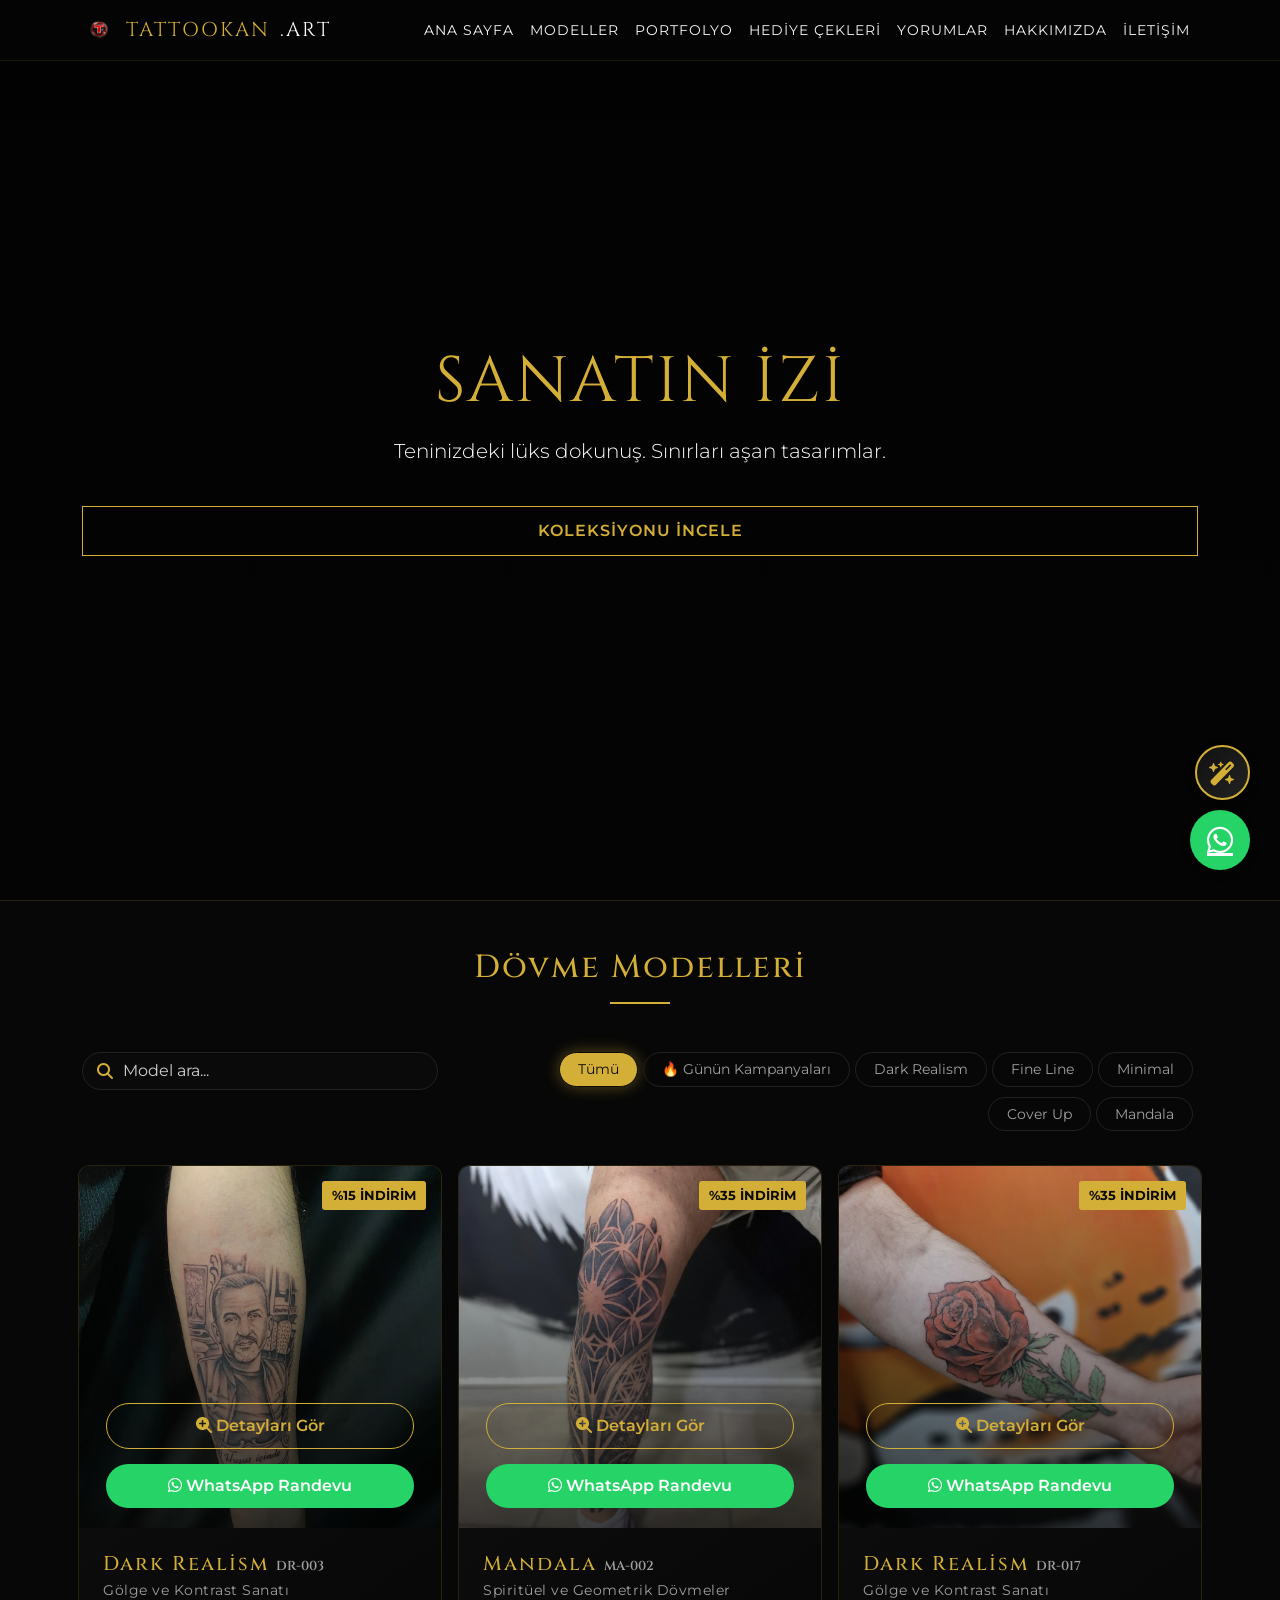
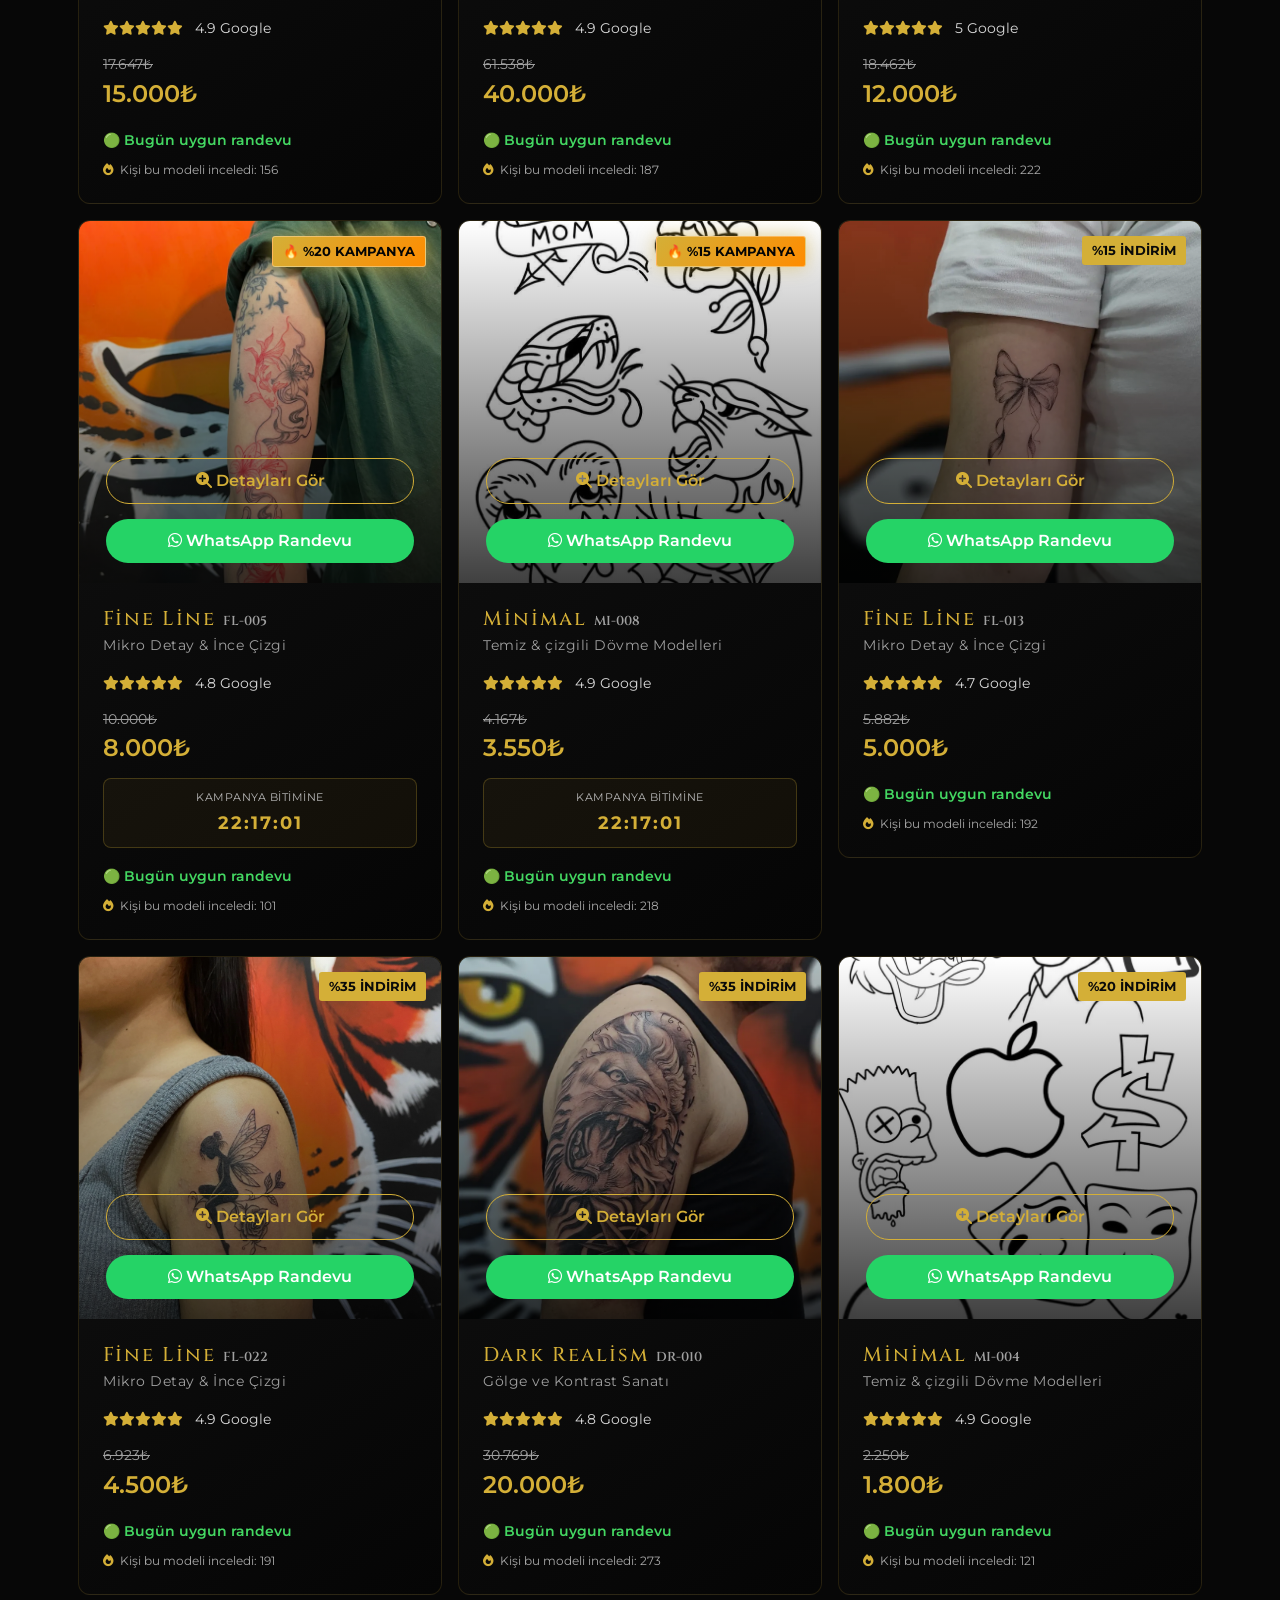
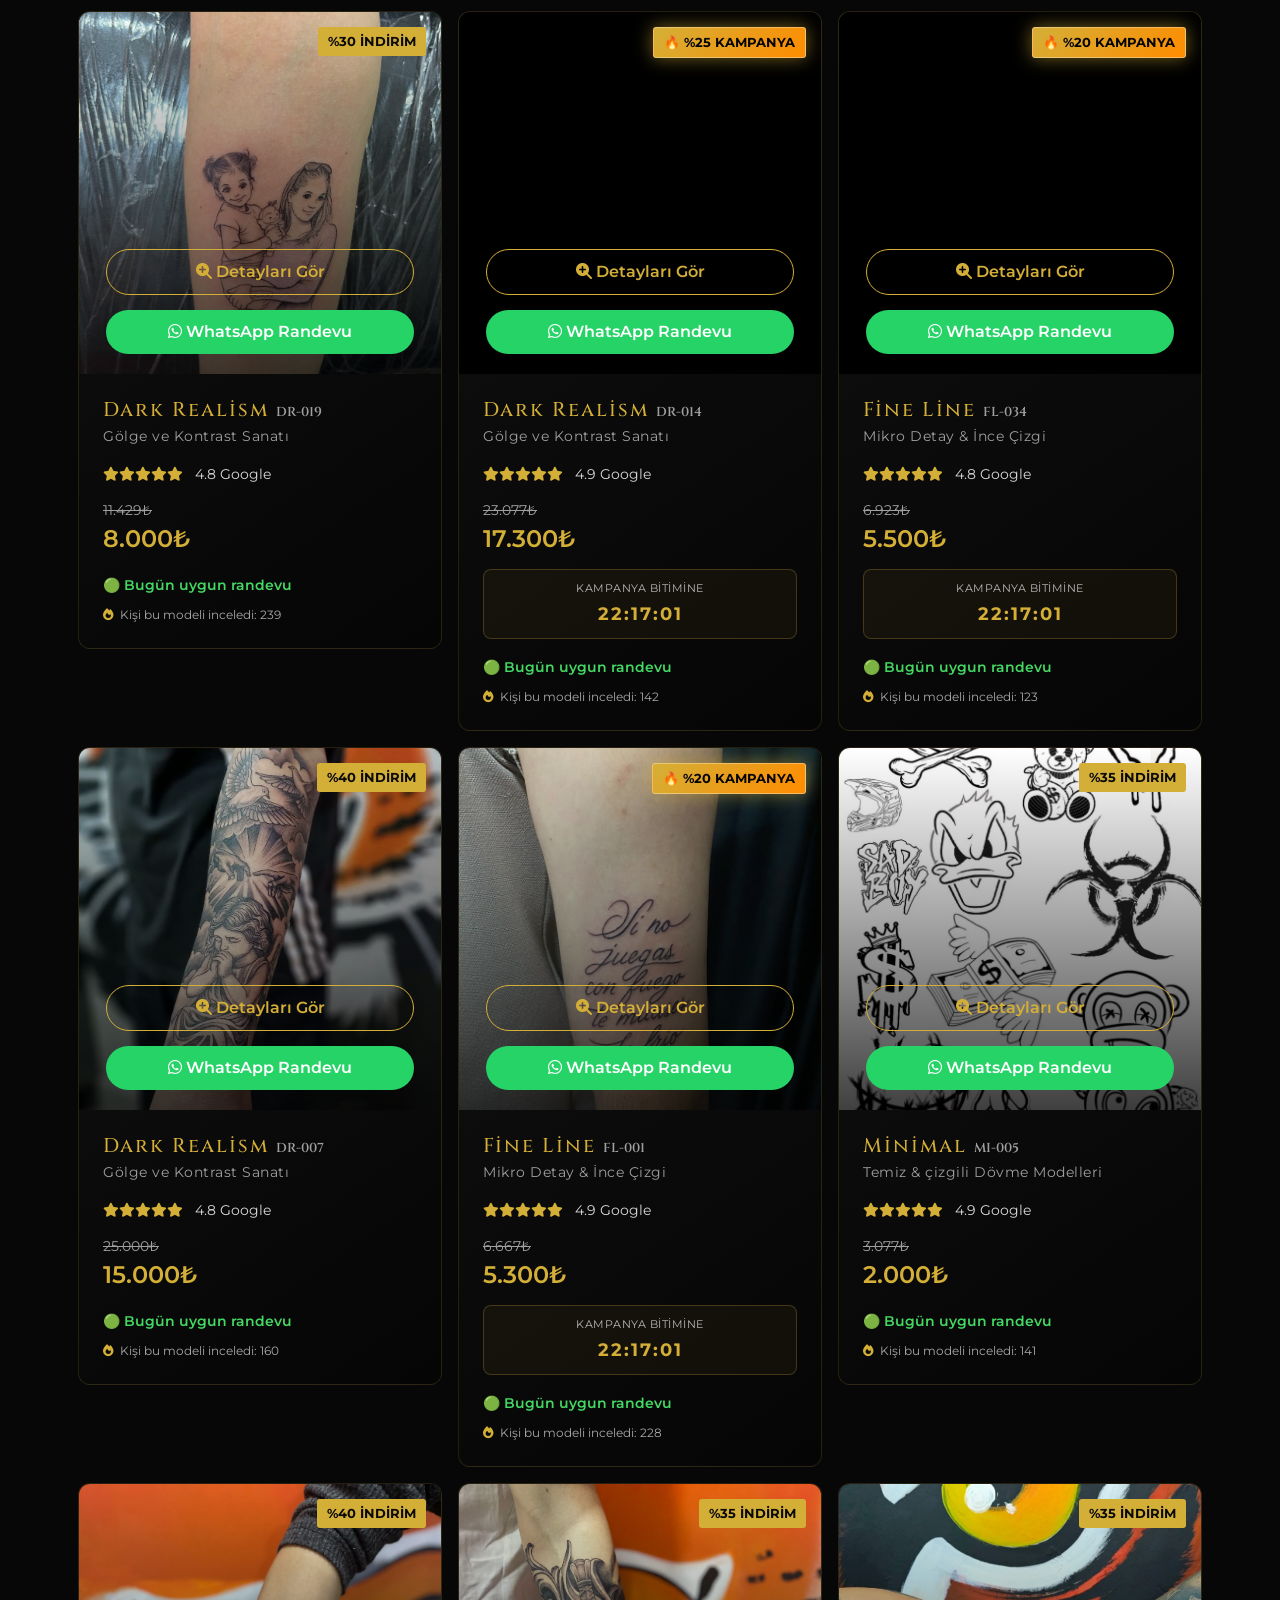
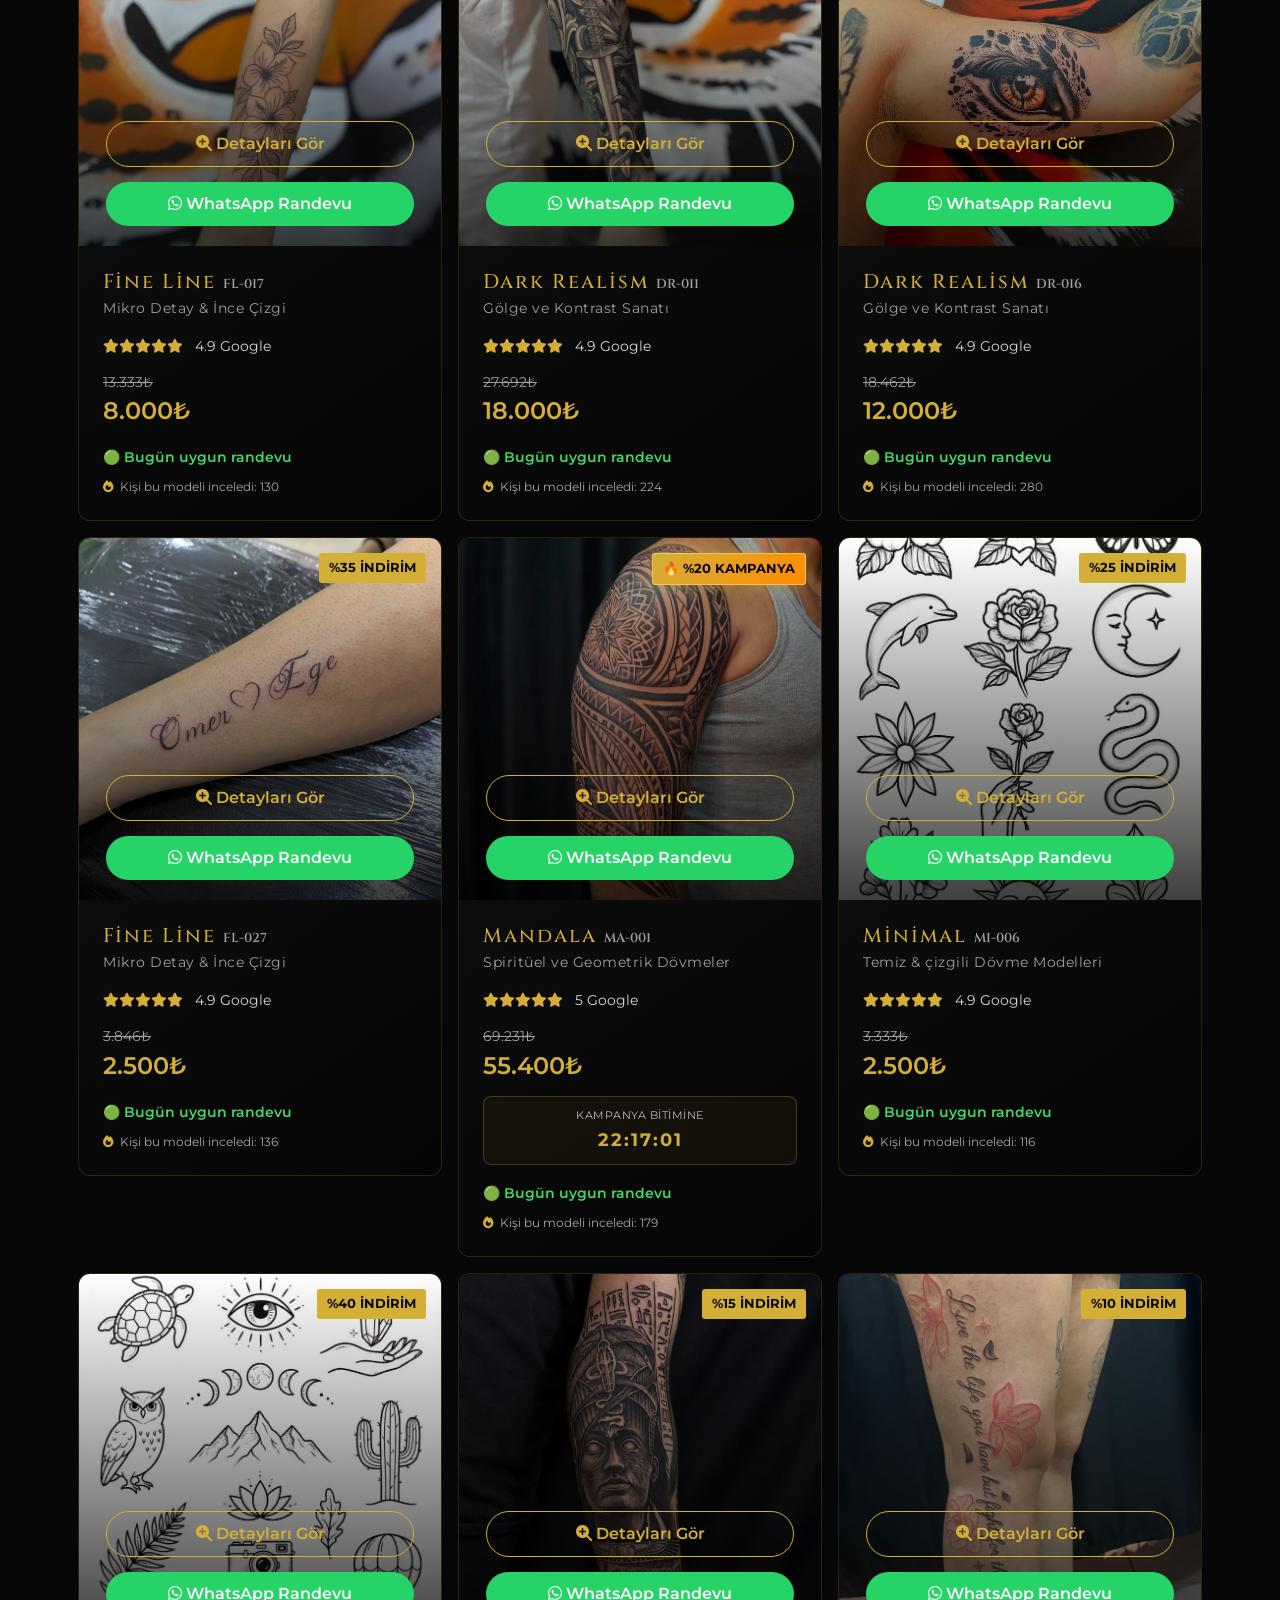
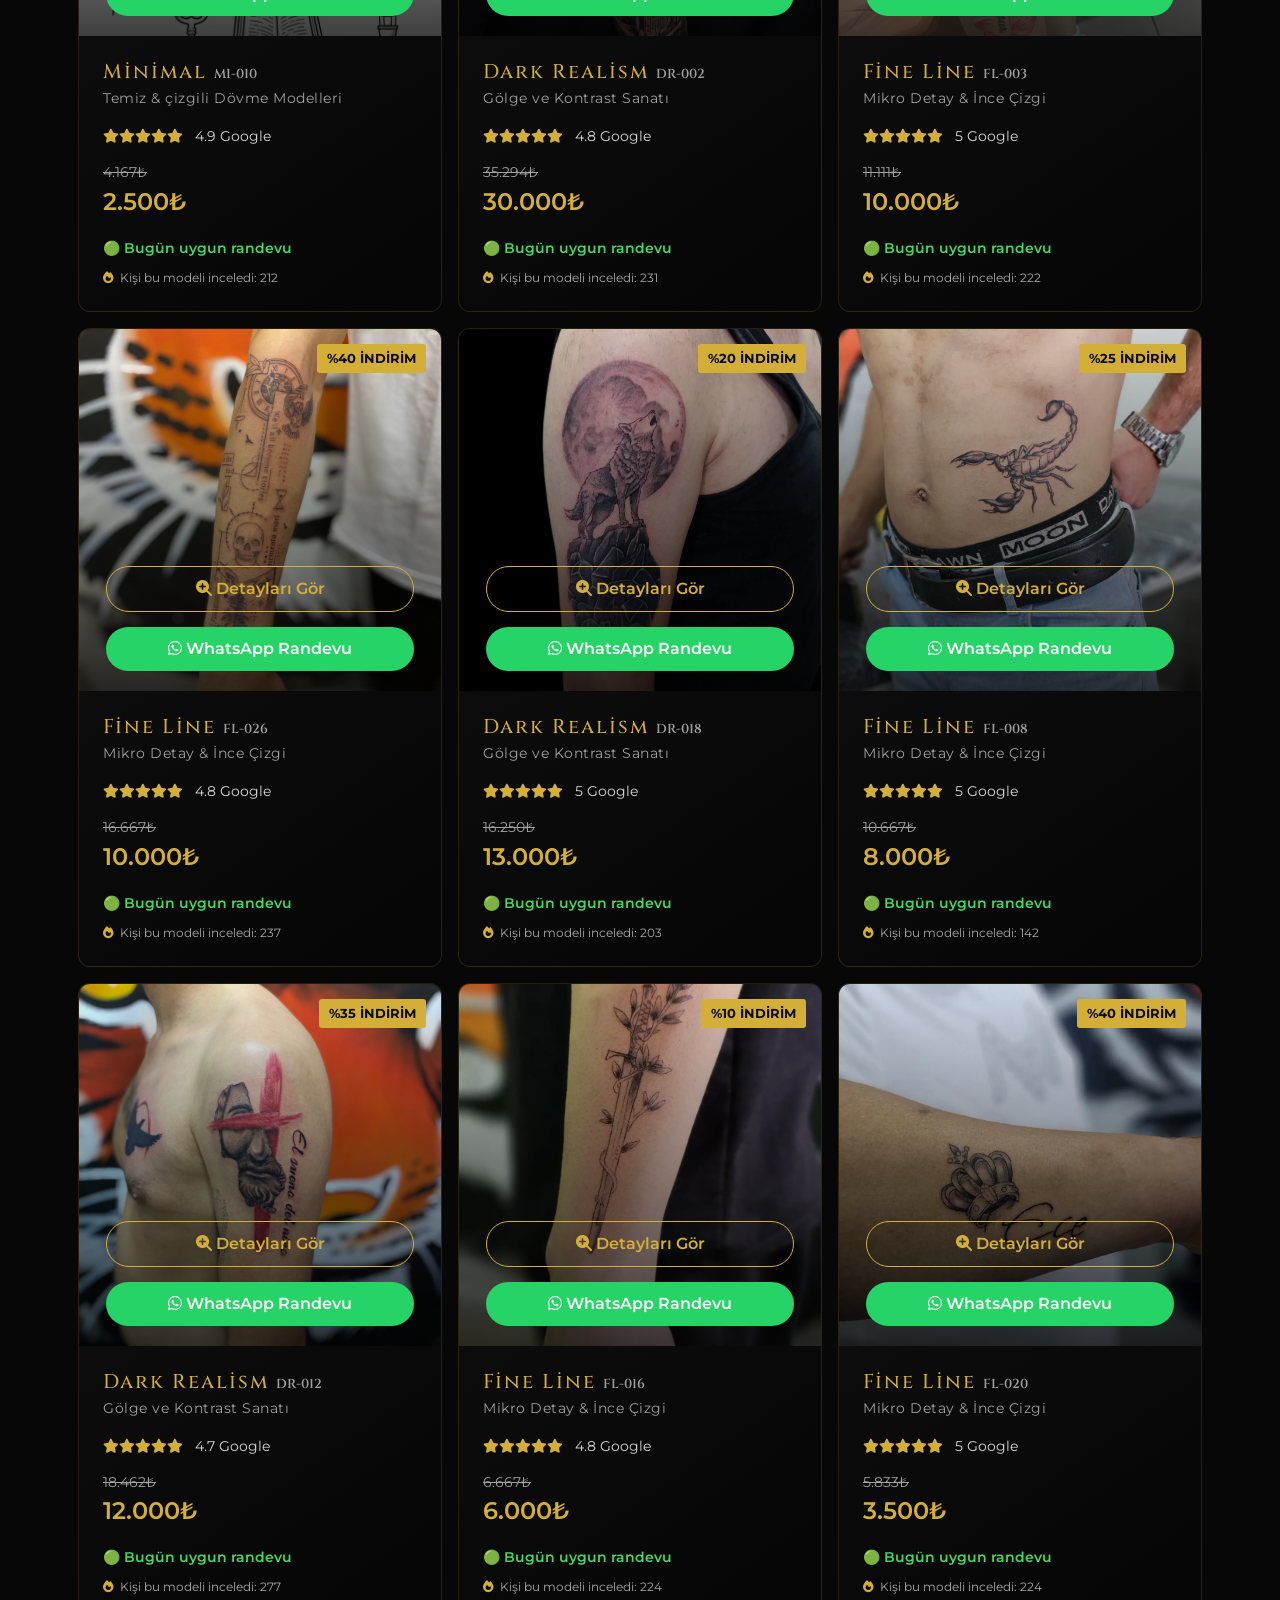
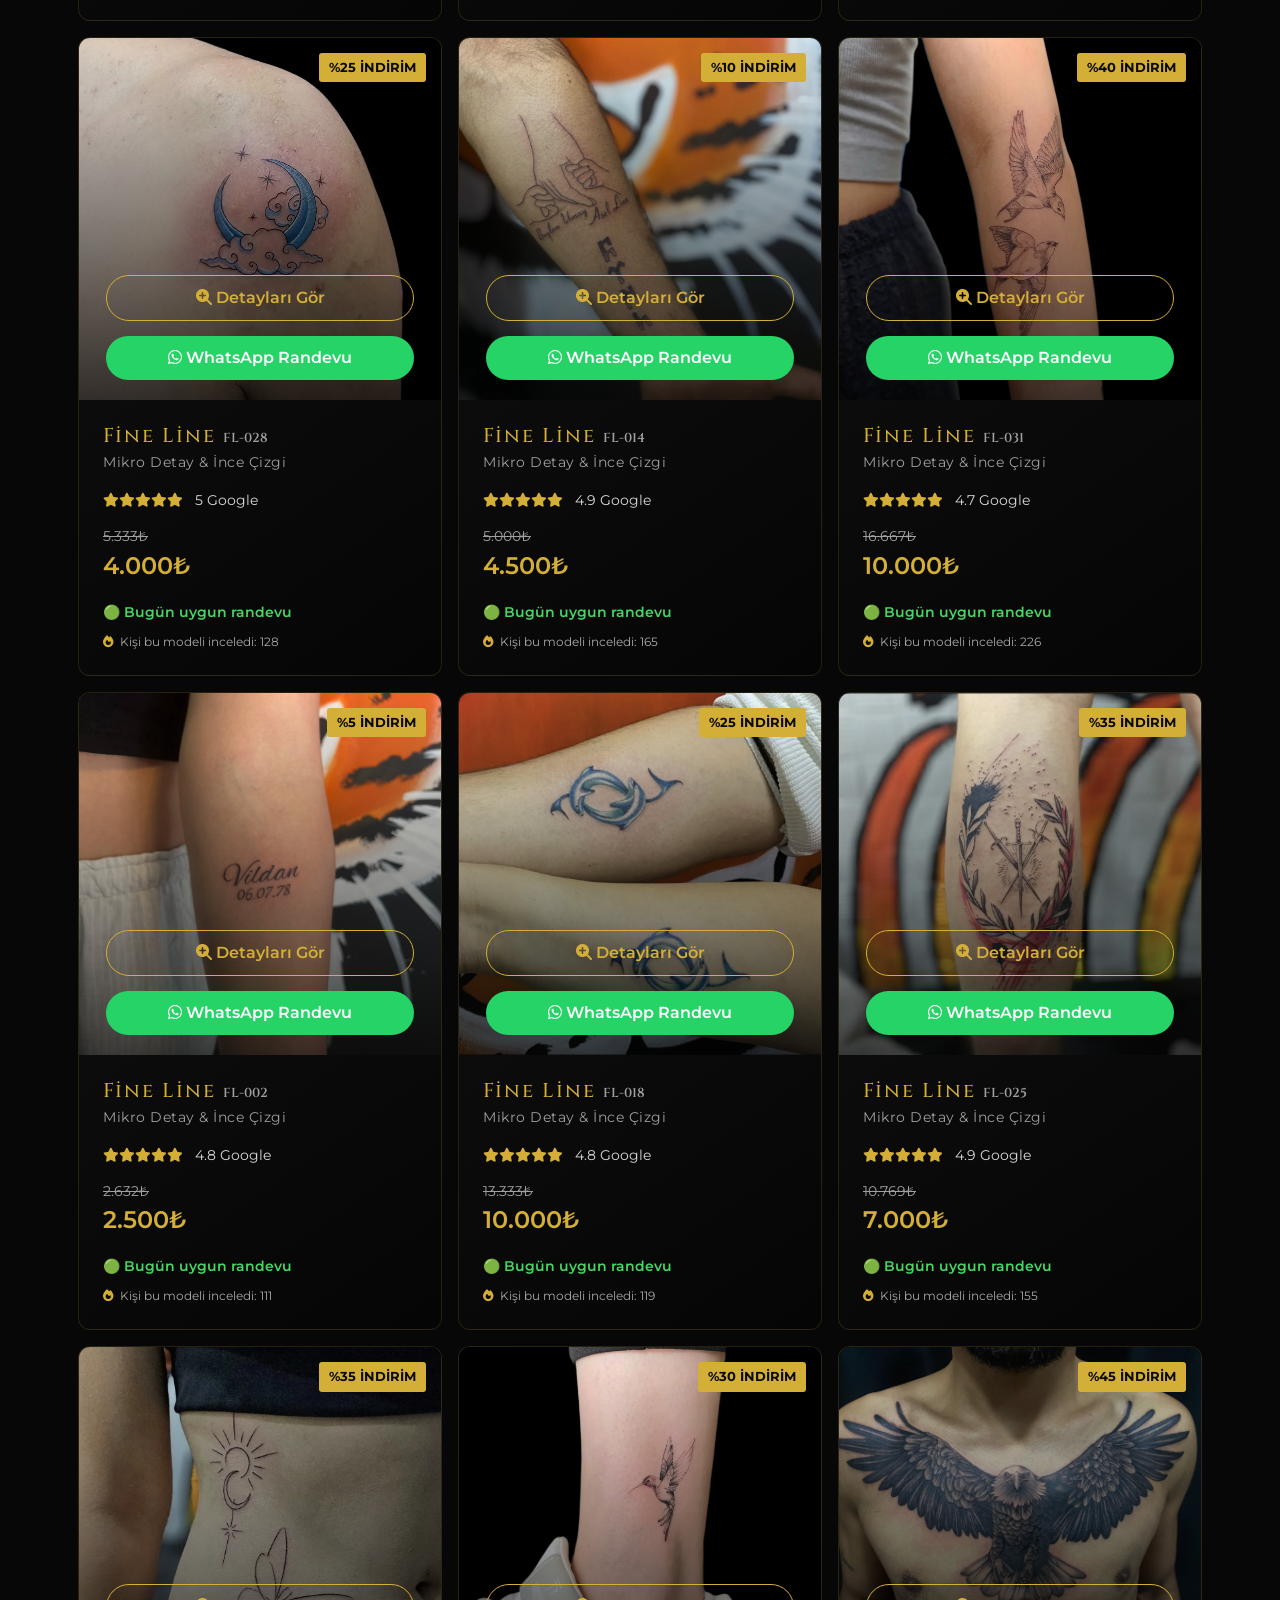
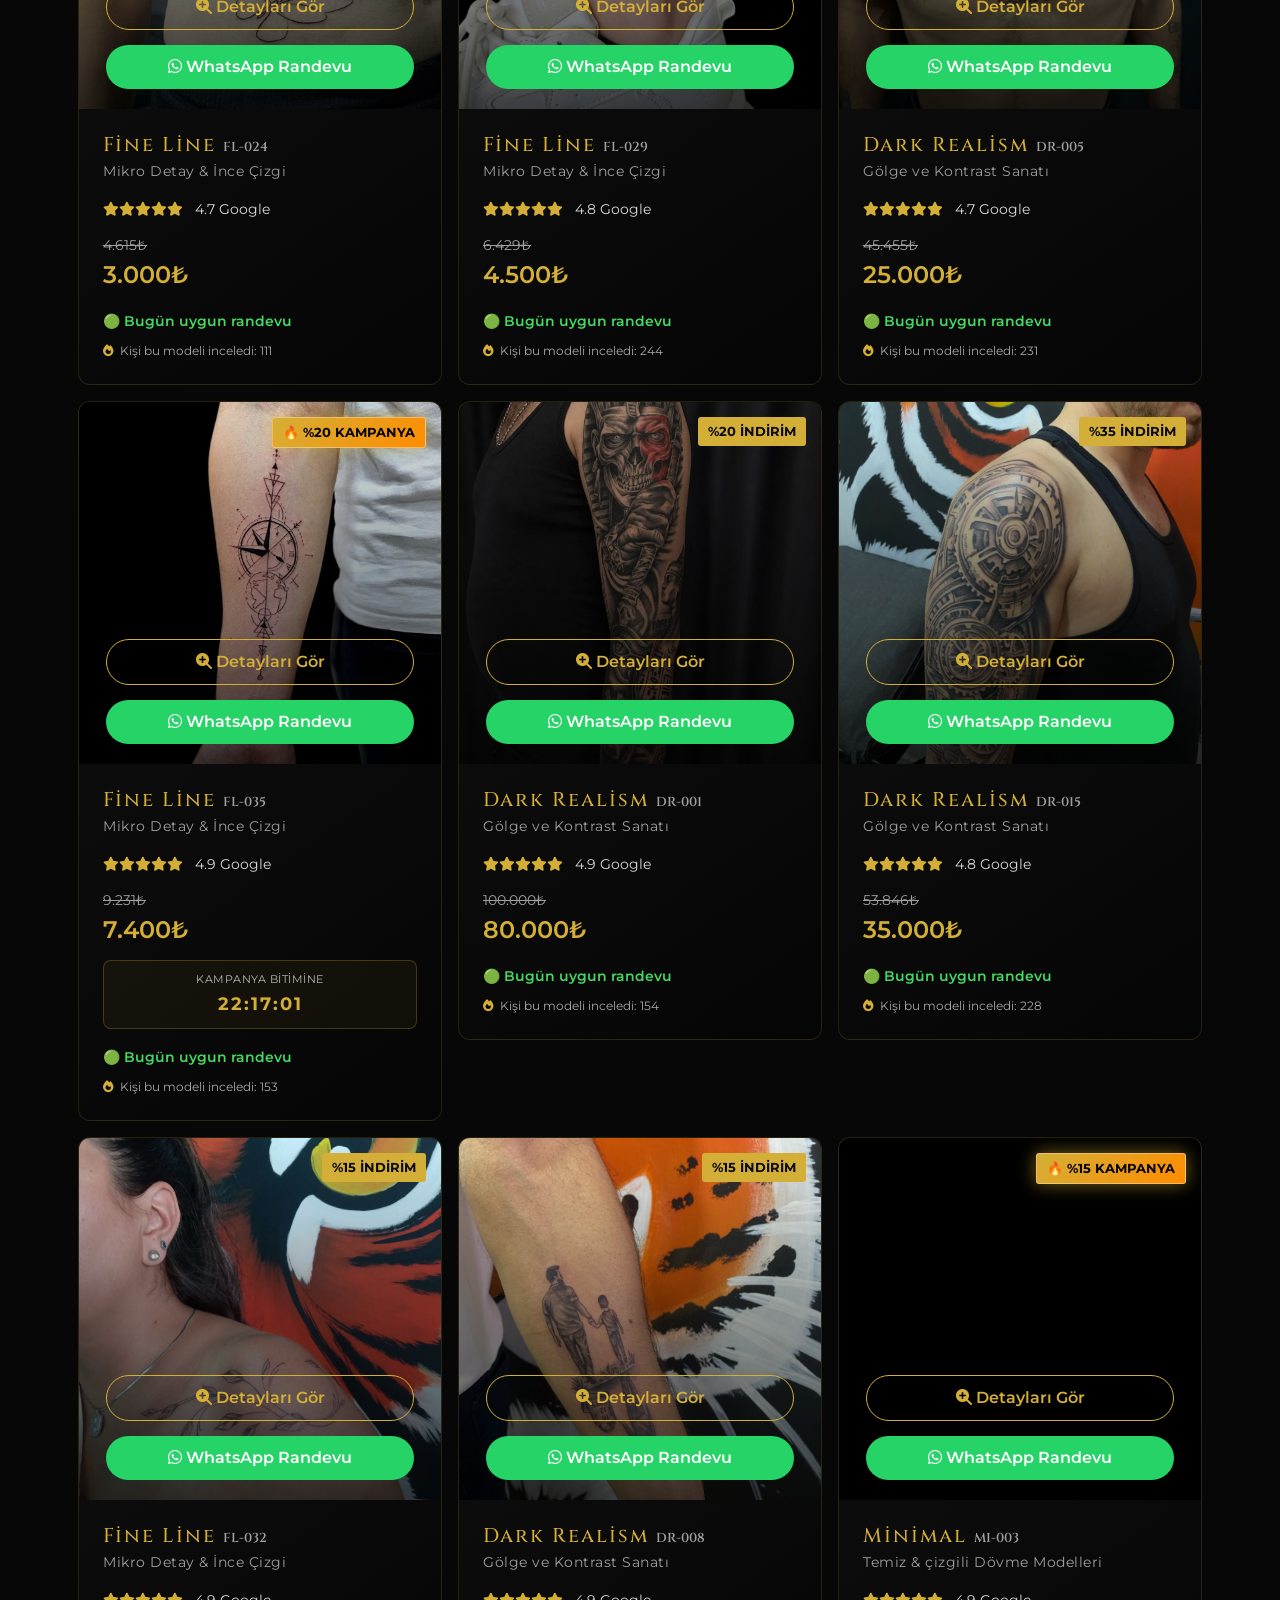
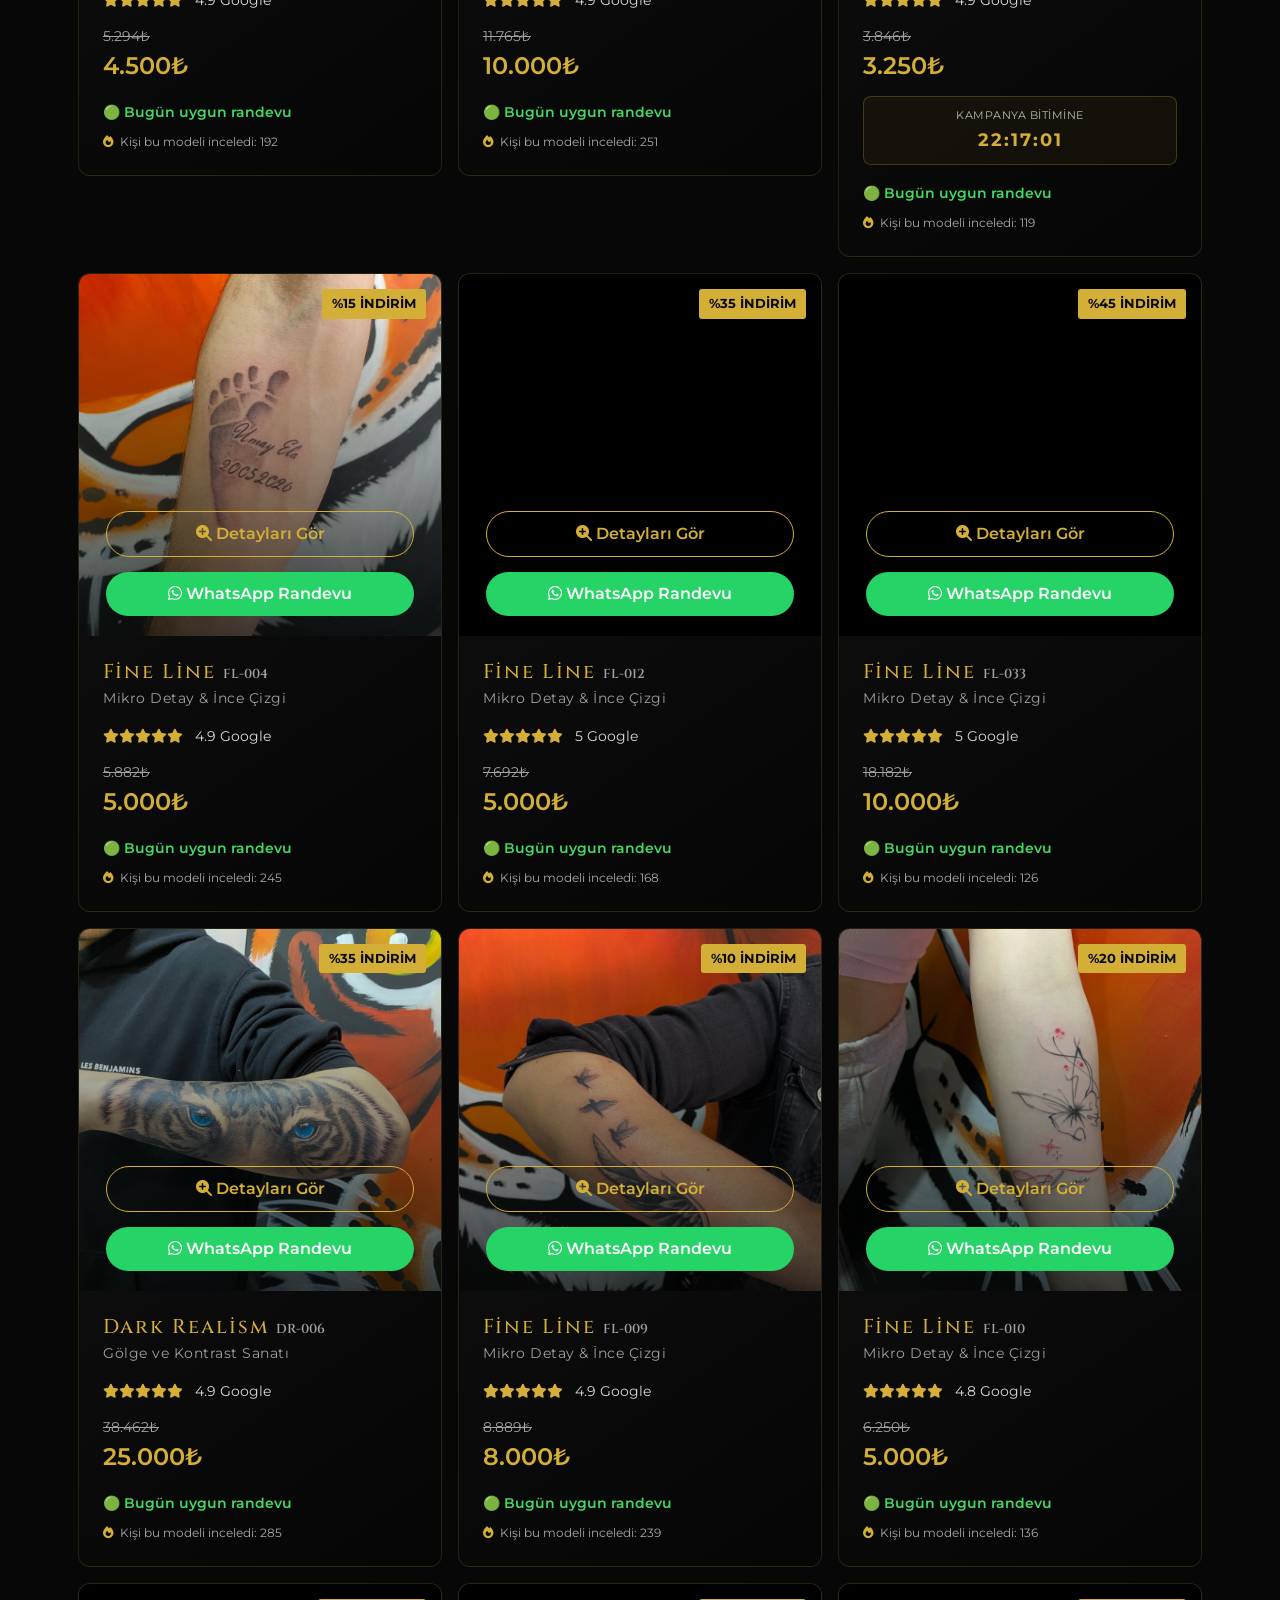
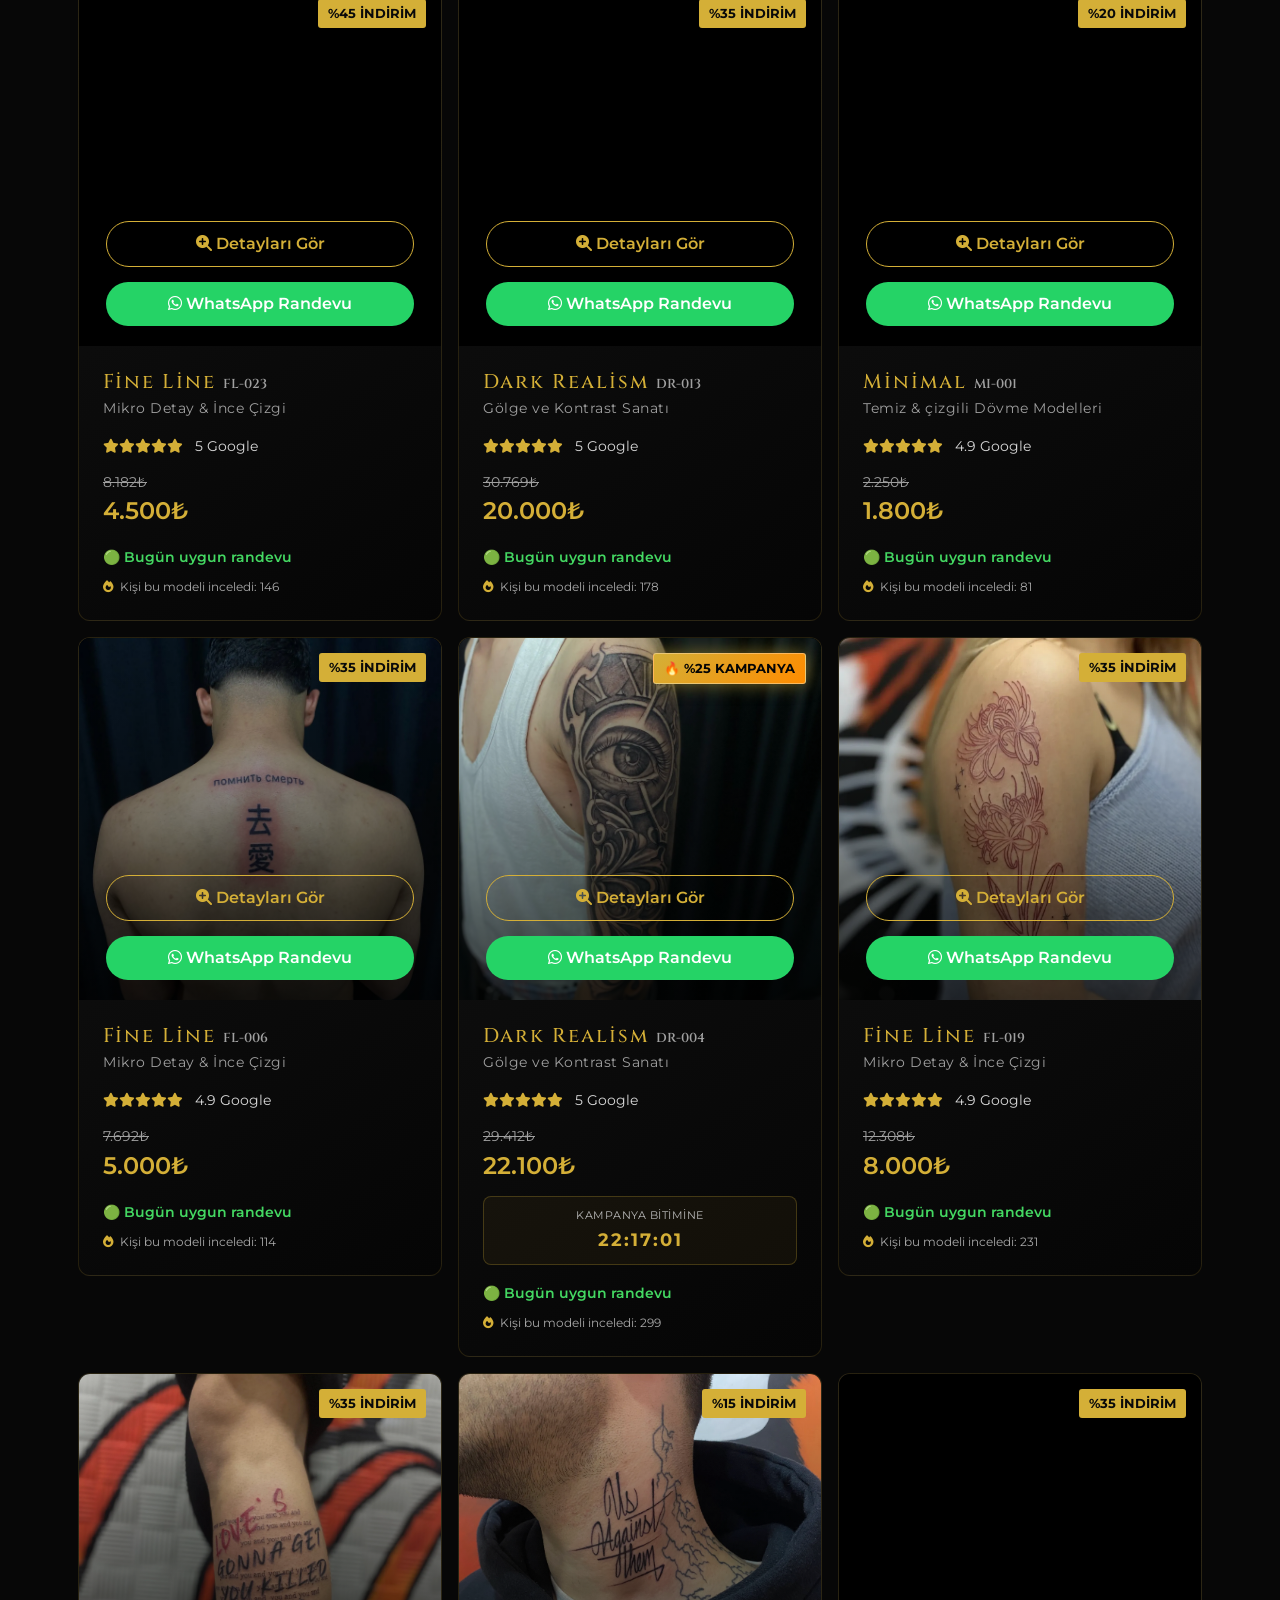
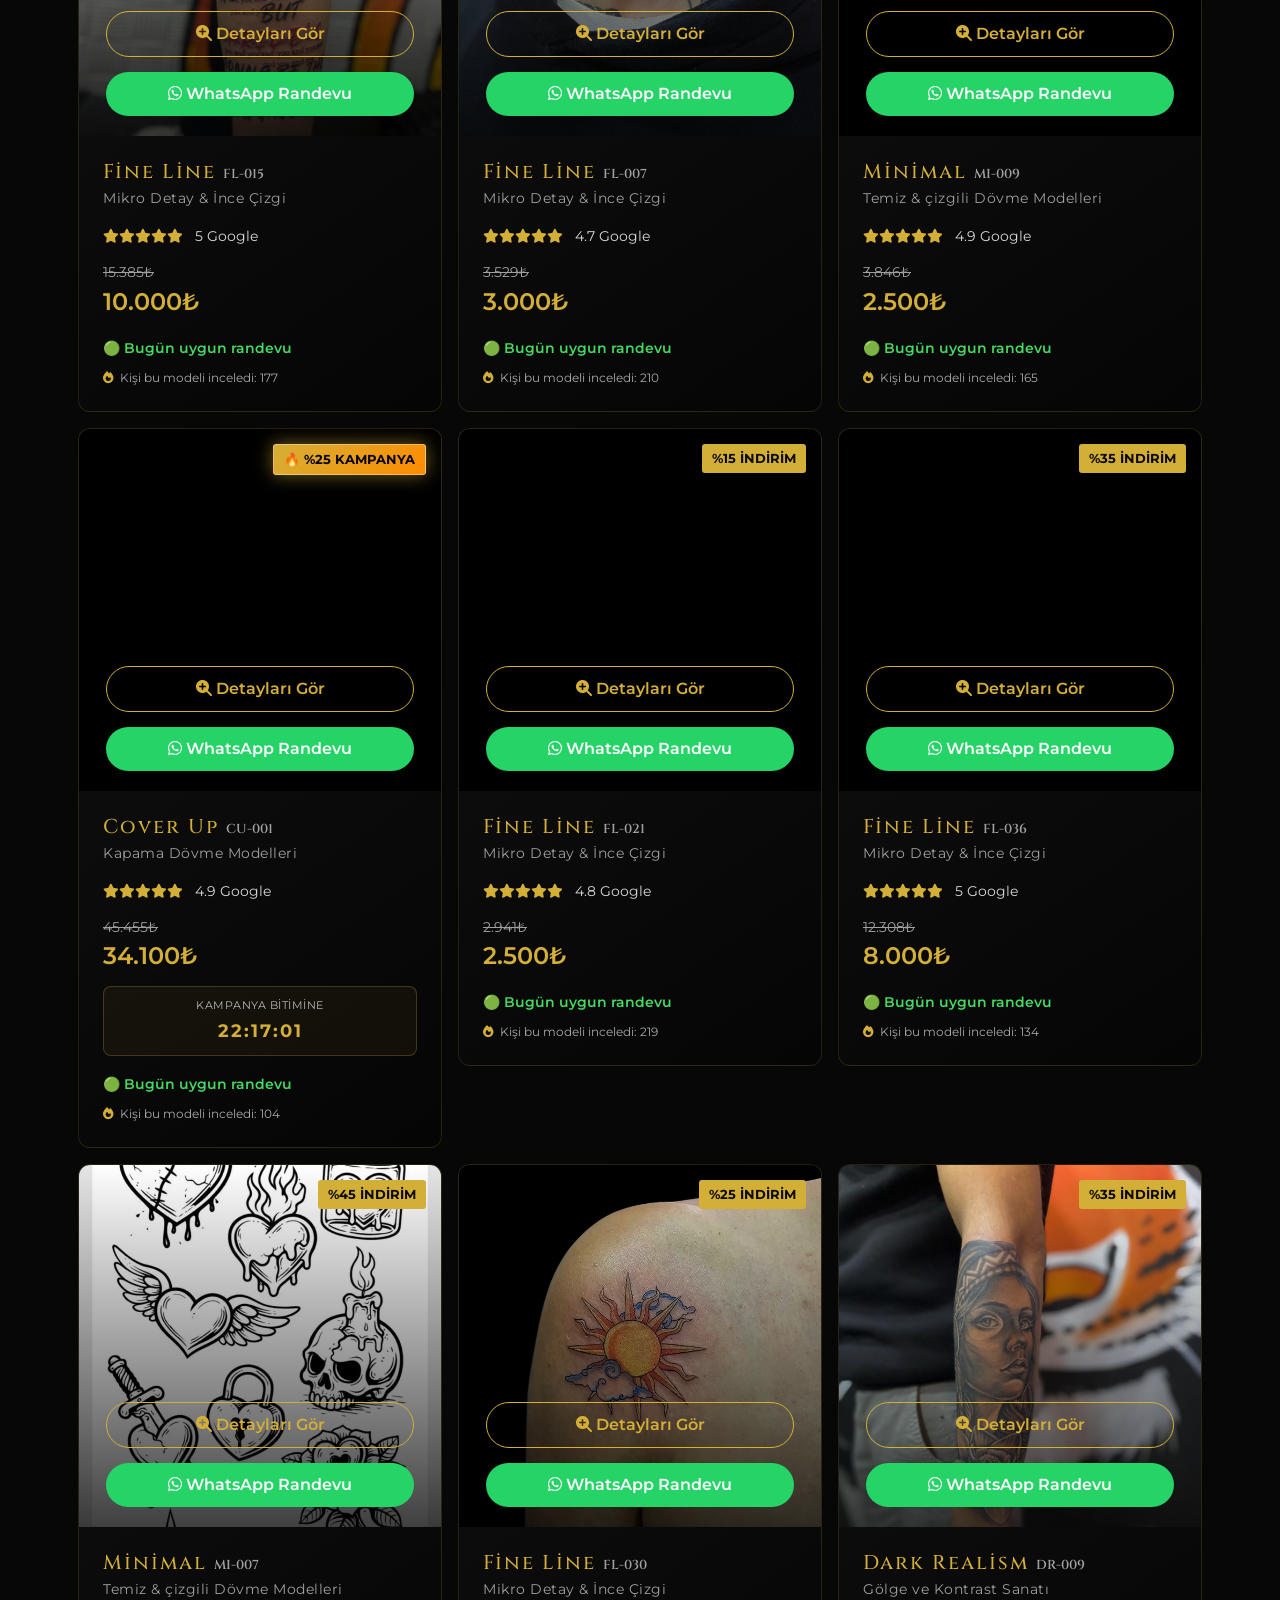
==== commit ff9ffce1: "Add files via upload" ====
--- a/index.html
+++ b/index.html
@@ -184,14 +184,14 @@
                 <div class="separator"></div>
             </div>
 
-            <div class="row mb-4 align-items-center">
-                <div class="col-md-6 mb-3 mb-md-0">
+            <div class="row mb-4 align-items-start">
+                <div class="col-lg-4 col-md-5 mb-3 mb-md-0">
                     <div class="search-box">
                         <i class="fas fa-search text-gold"></i>
                         <input type="text" id="searchInput" class="form-control premium-input" placeholder="Model ara...">
                     </div>
                 </div>
-                <div class="col-md-6 text-md-end" id="filter-buttons">
+                <div class="col-lg-8 col-md-7 text-md-end" id="filter-buttons">
                     </div>
             </div>
 
--- a/style.css
+++ b/style.css
@@ -1760,3 +1760,13 @@
         right: 20px;
     }
 }
+
+/* Model filtre butonları, orta genişlikteki ekranlarda tek satıra daha
+   kolay sığsın diye biraz daha kompakt */
+@media (min-width: 768px) and (max-width: 991px) {
+    .btn-filter {
+        padding: 5px 12px;
+        font-size: 0.78rem;
+        margin: 0 3px 8px 0;
+    }
+}
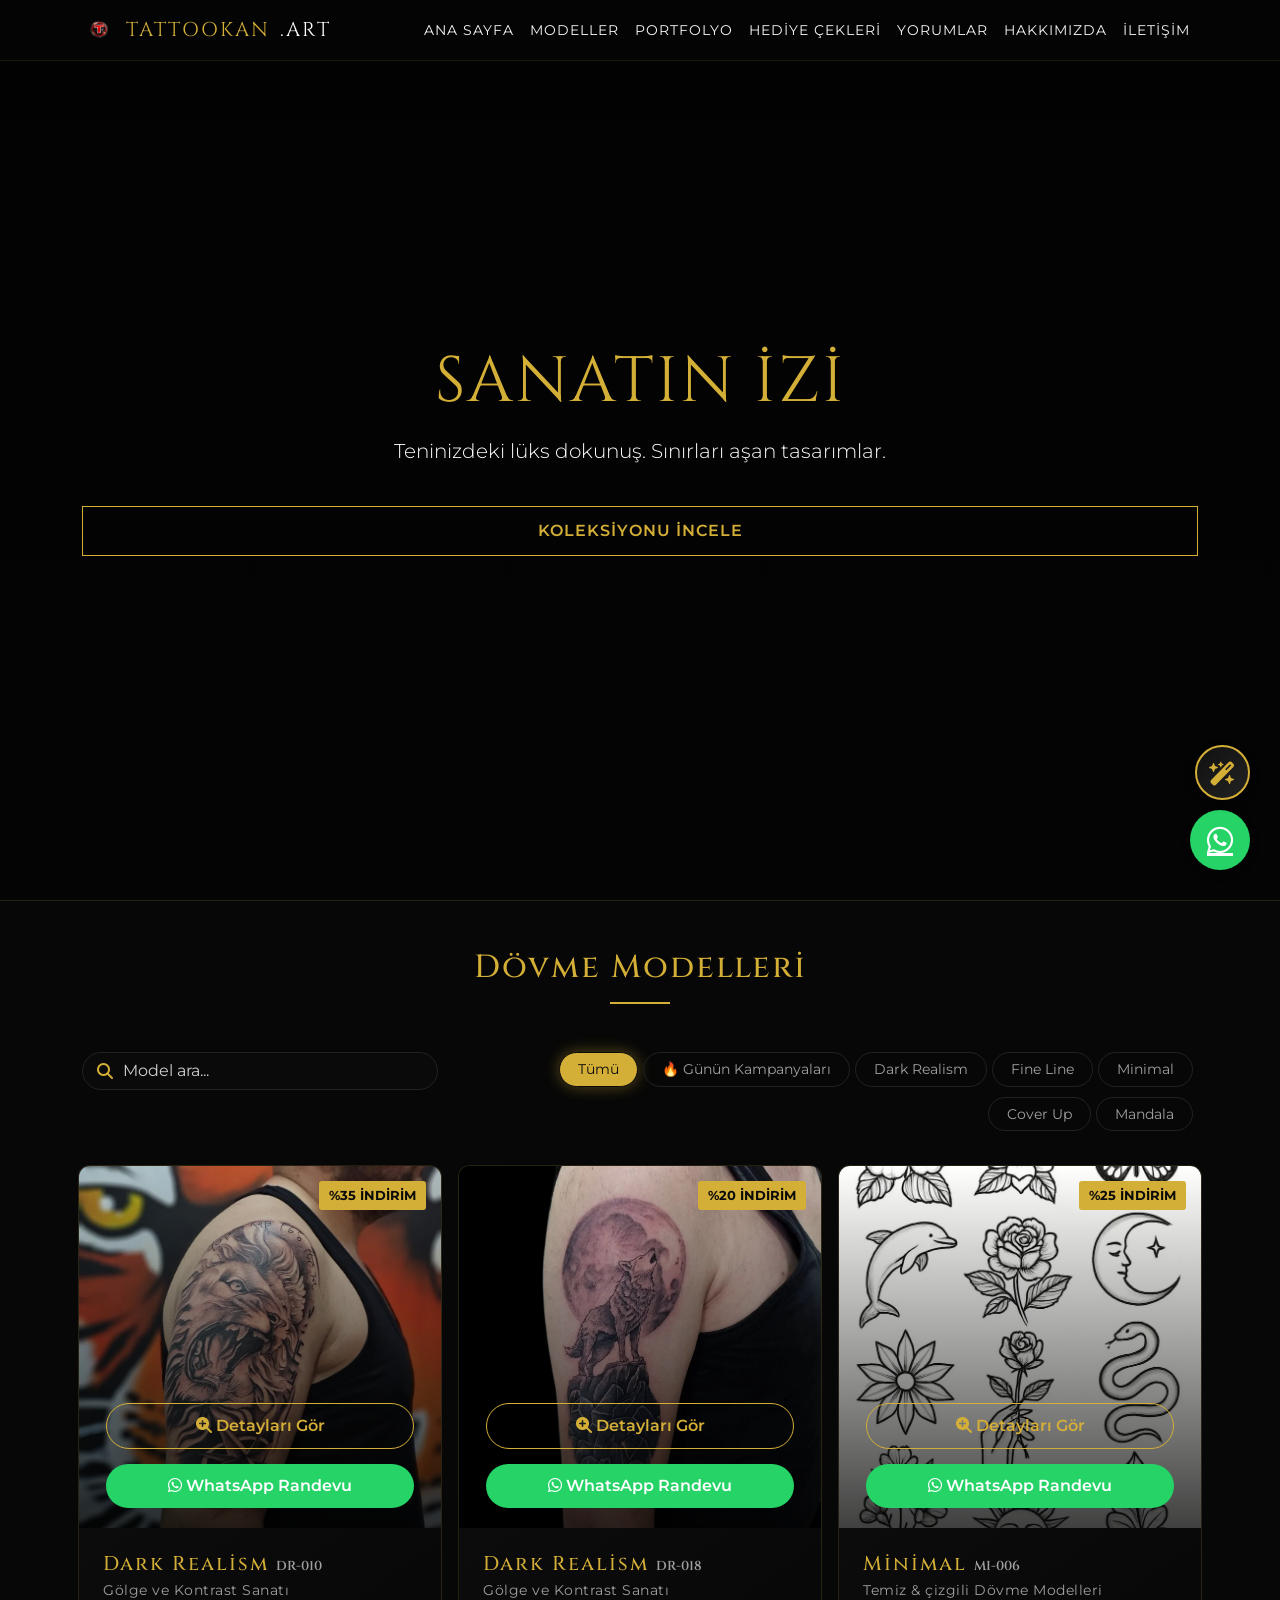
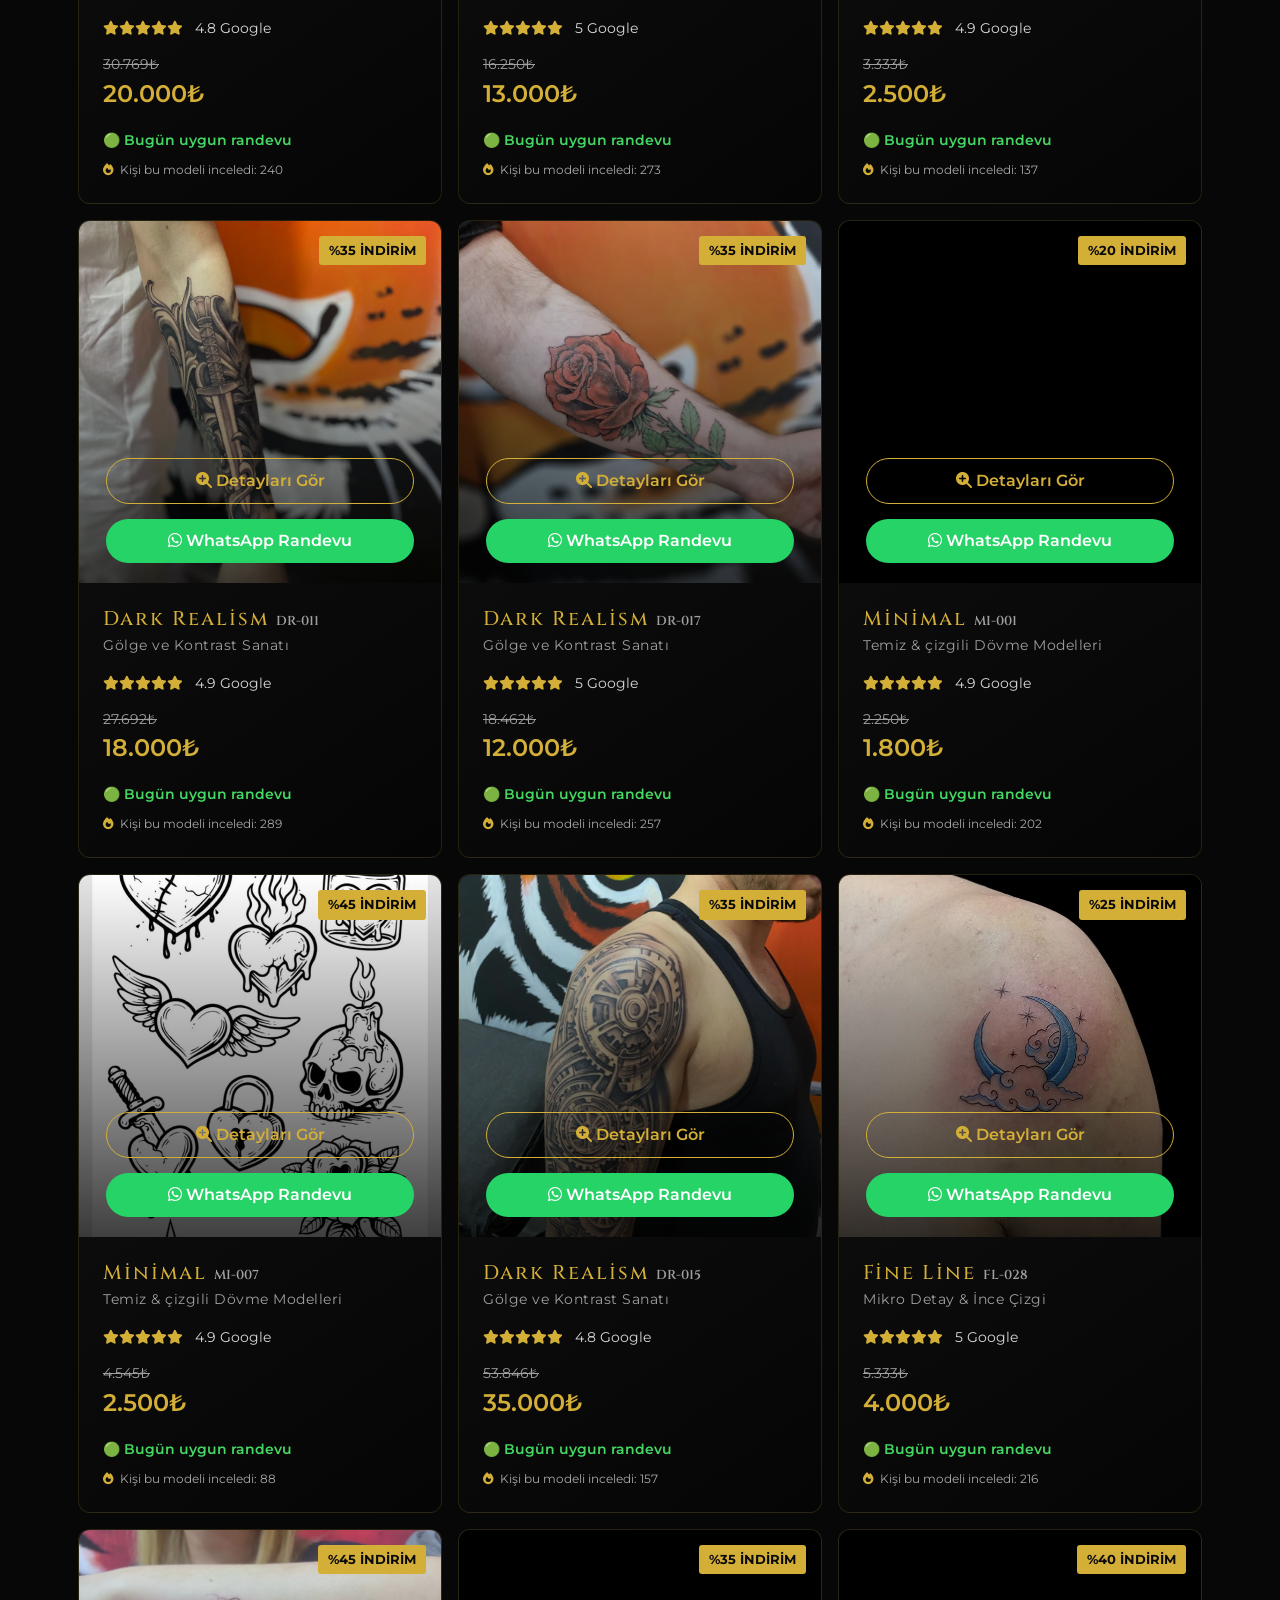
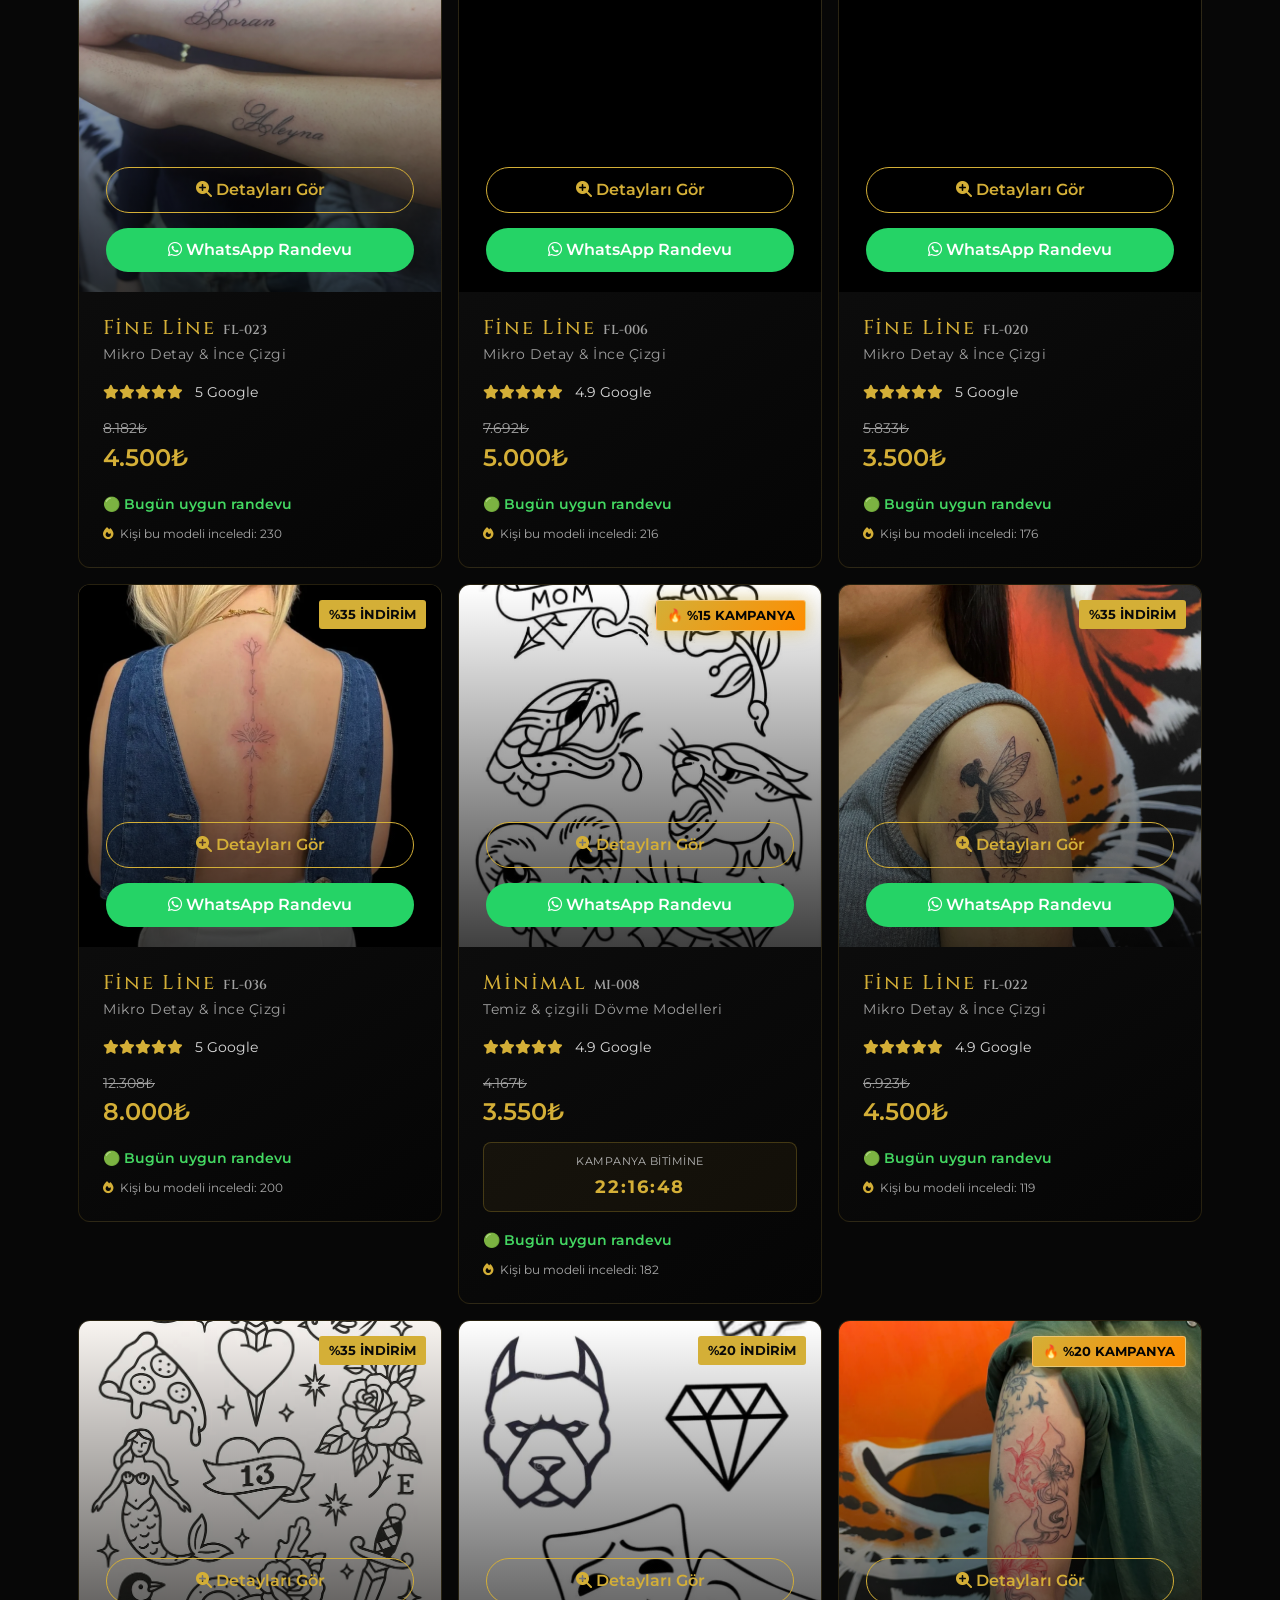
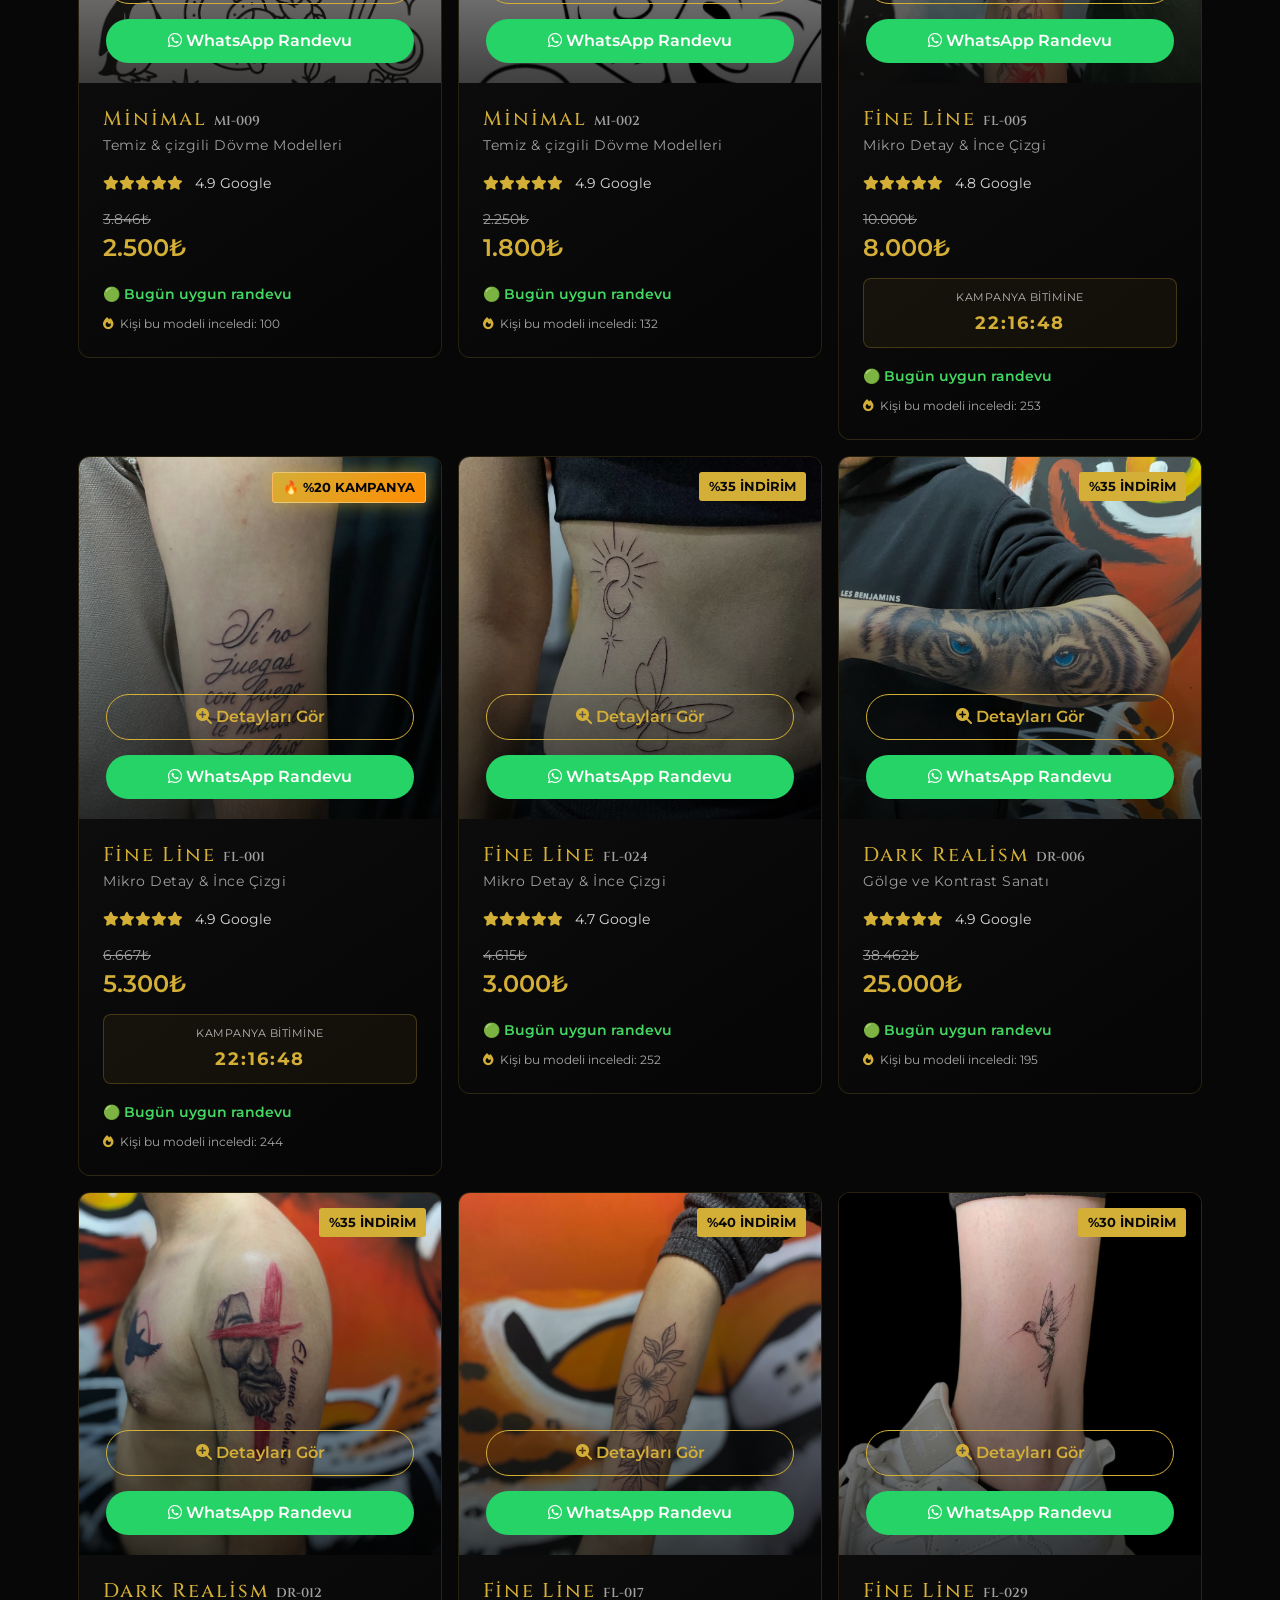
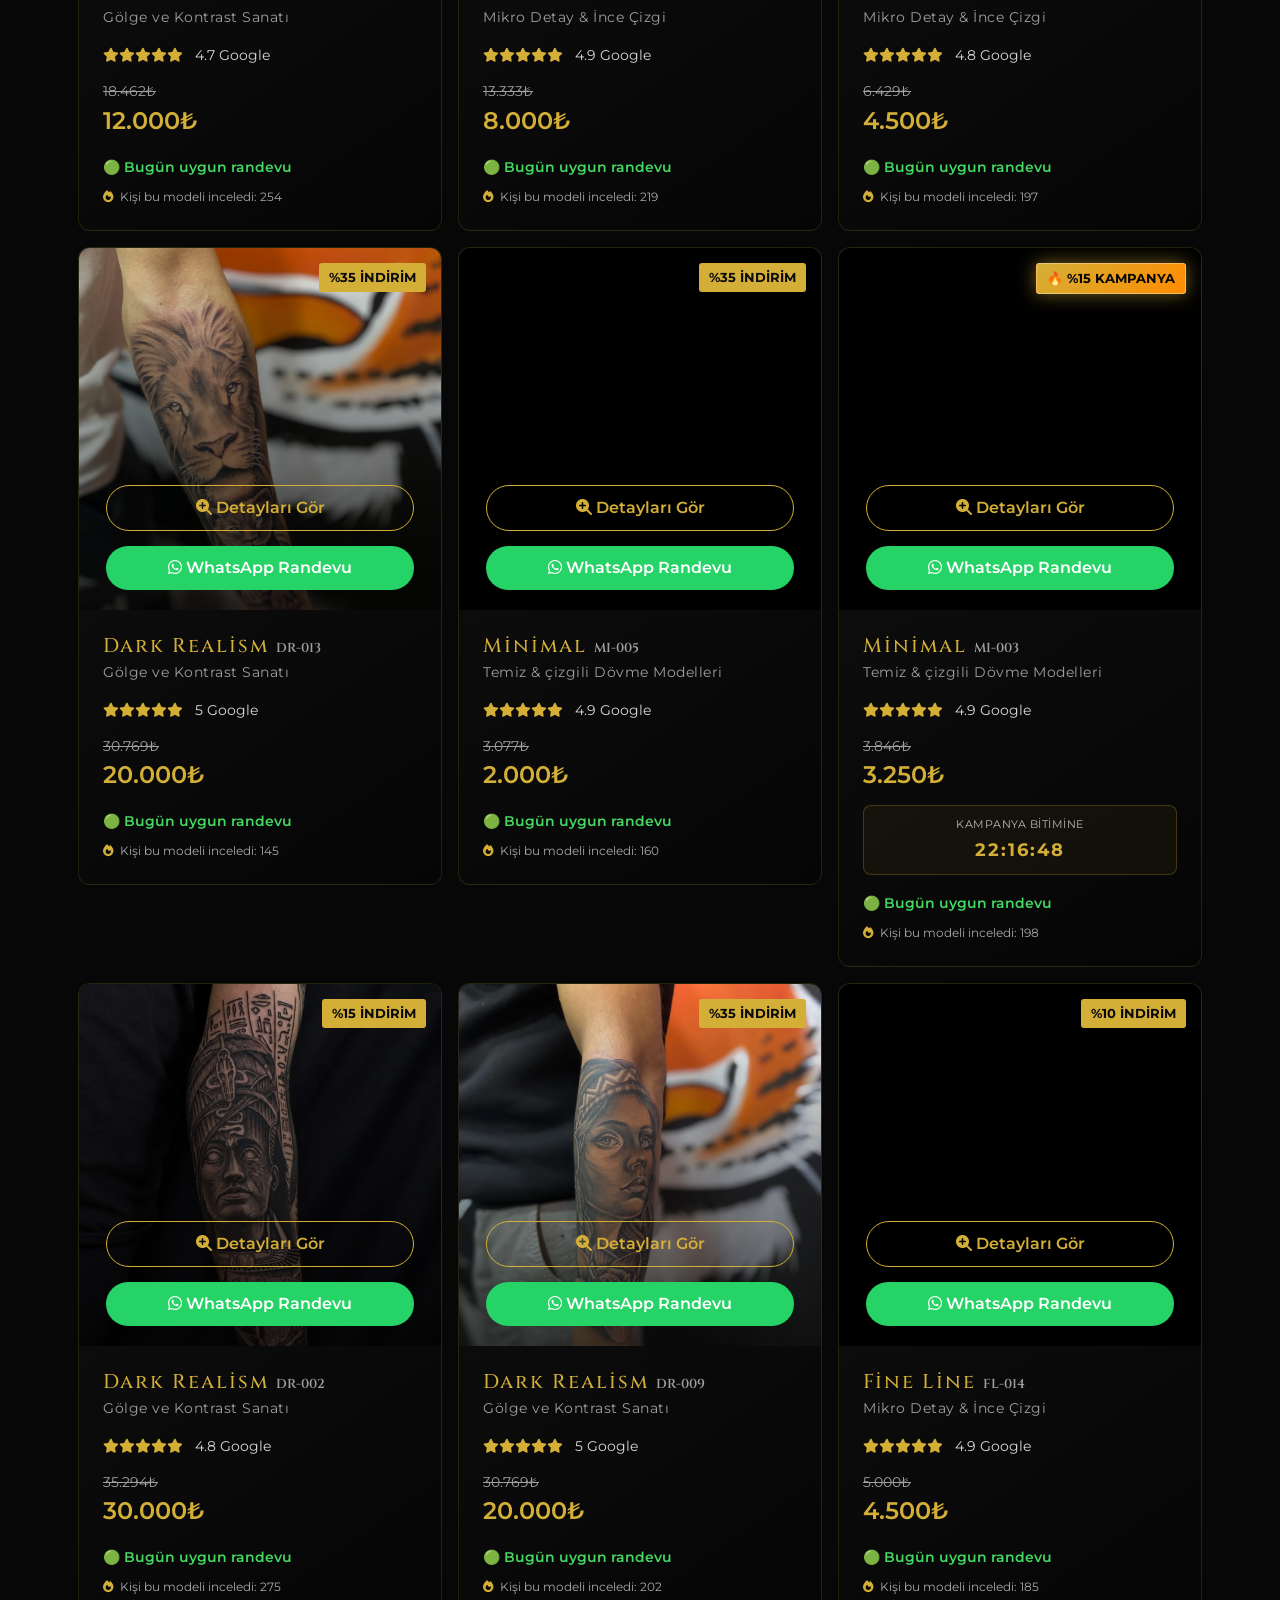
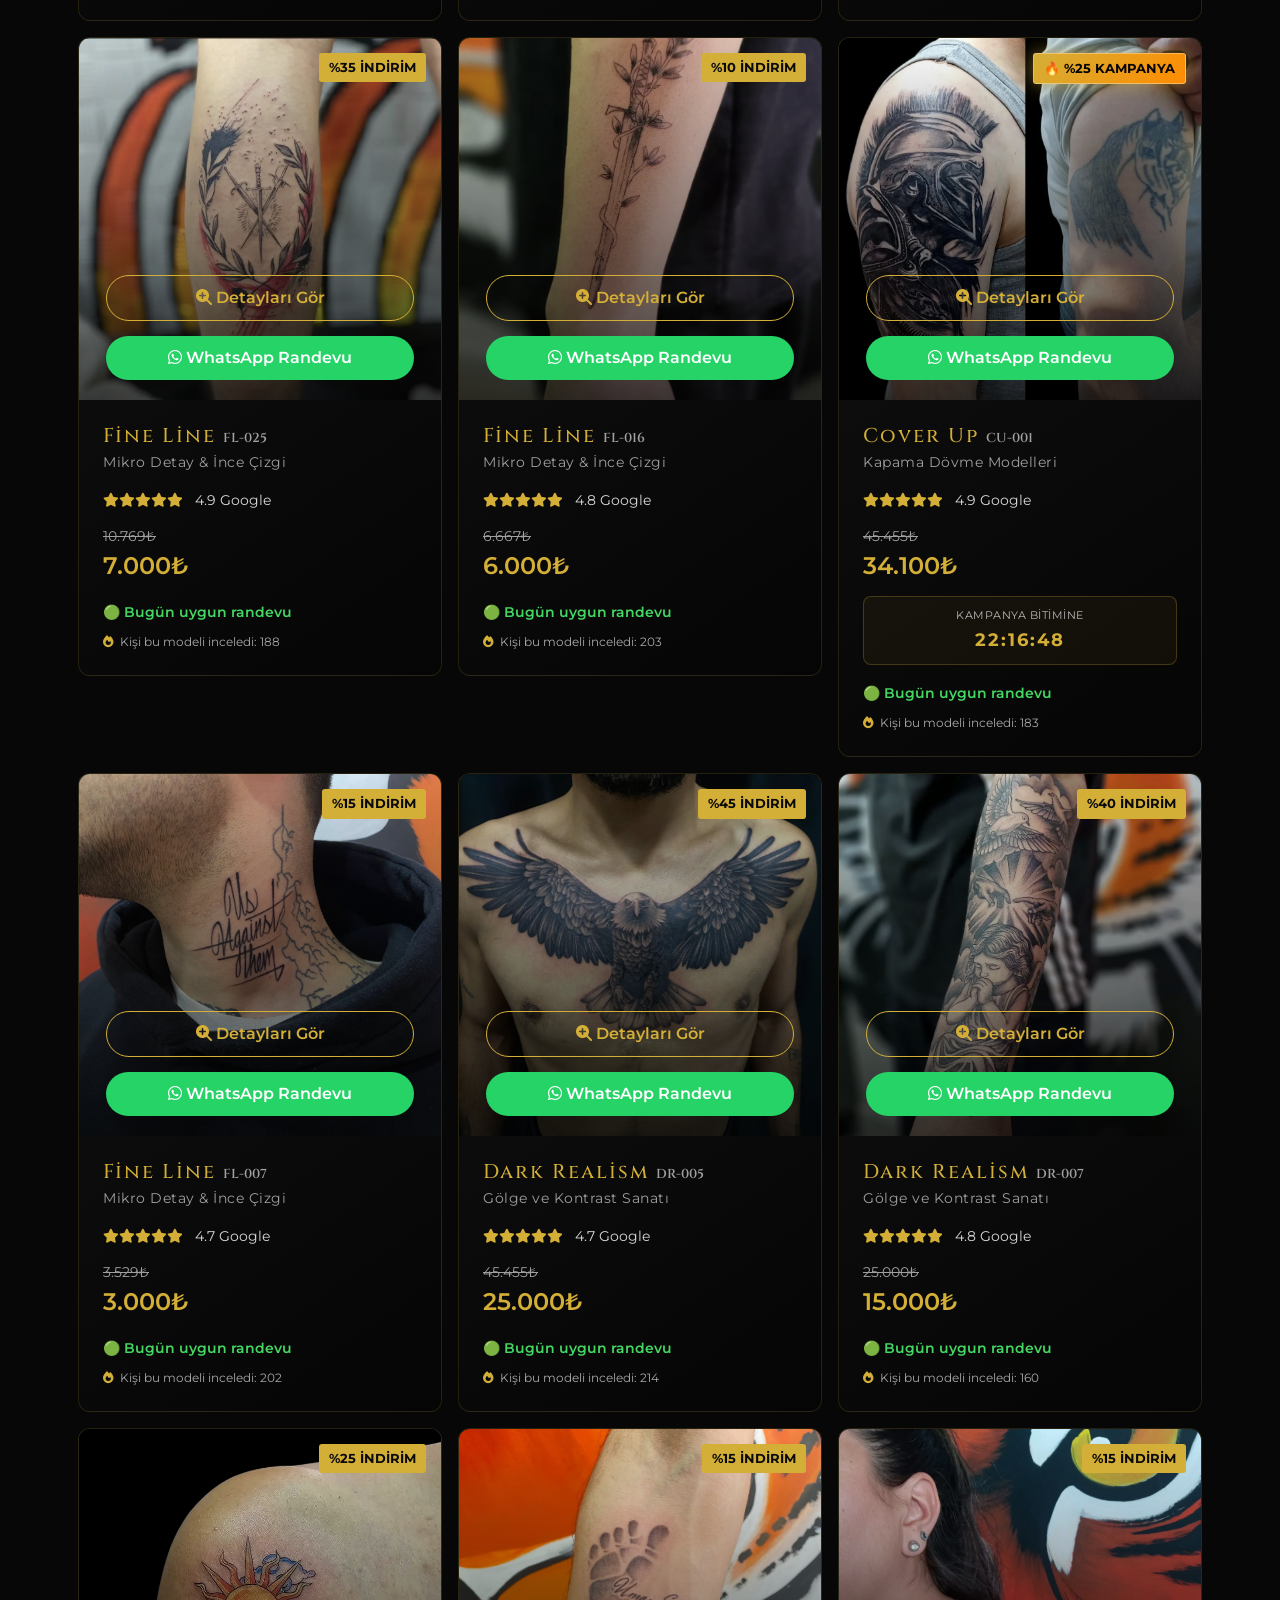
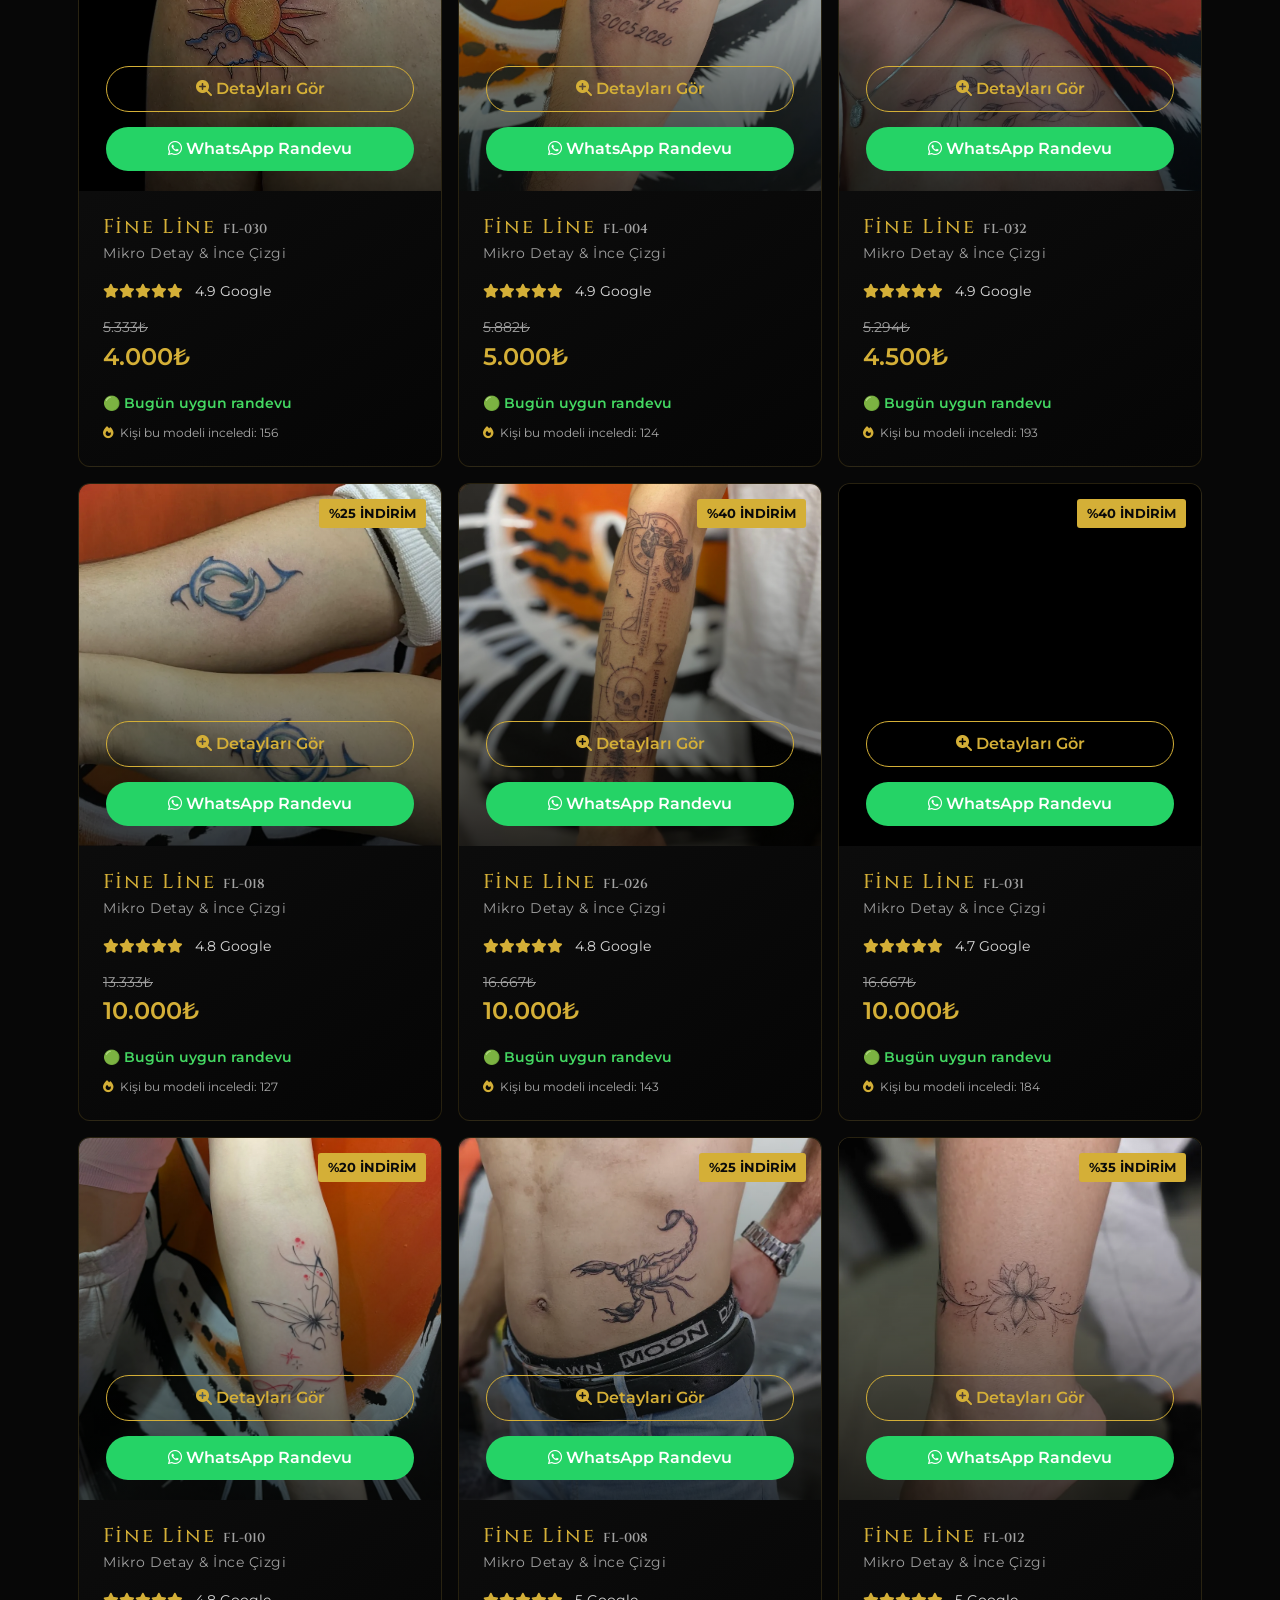
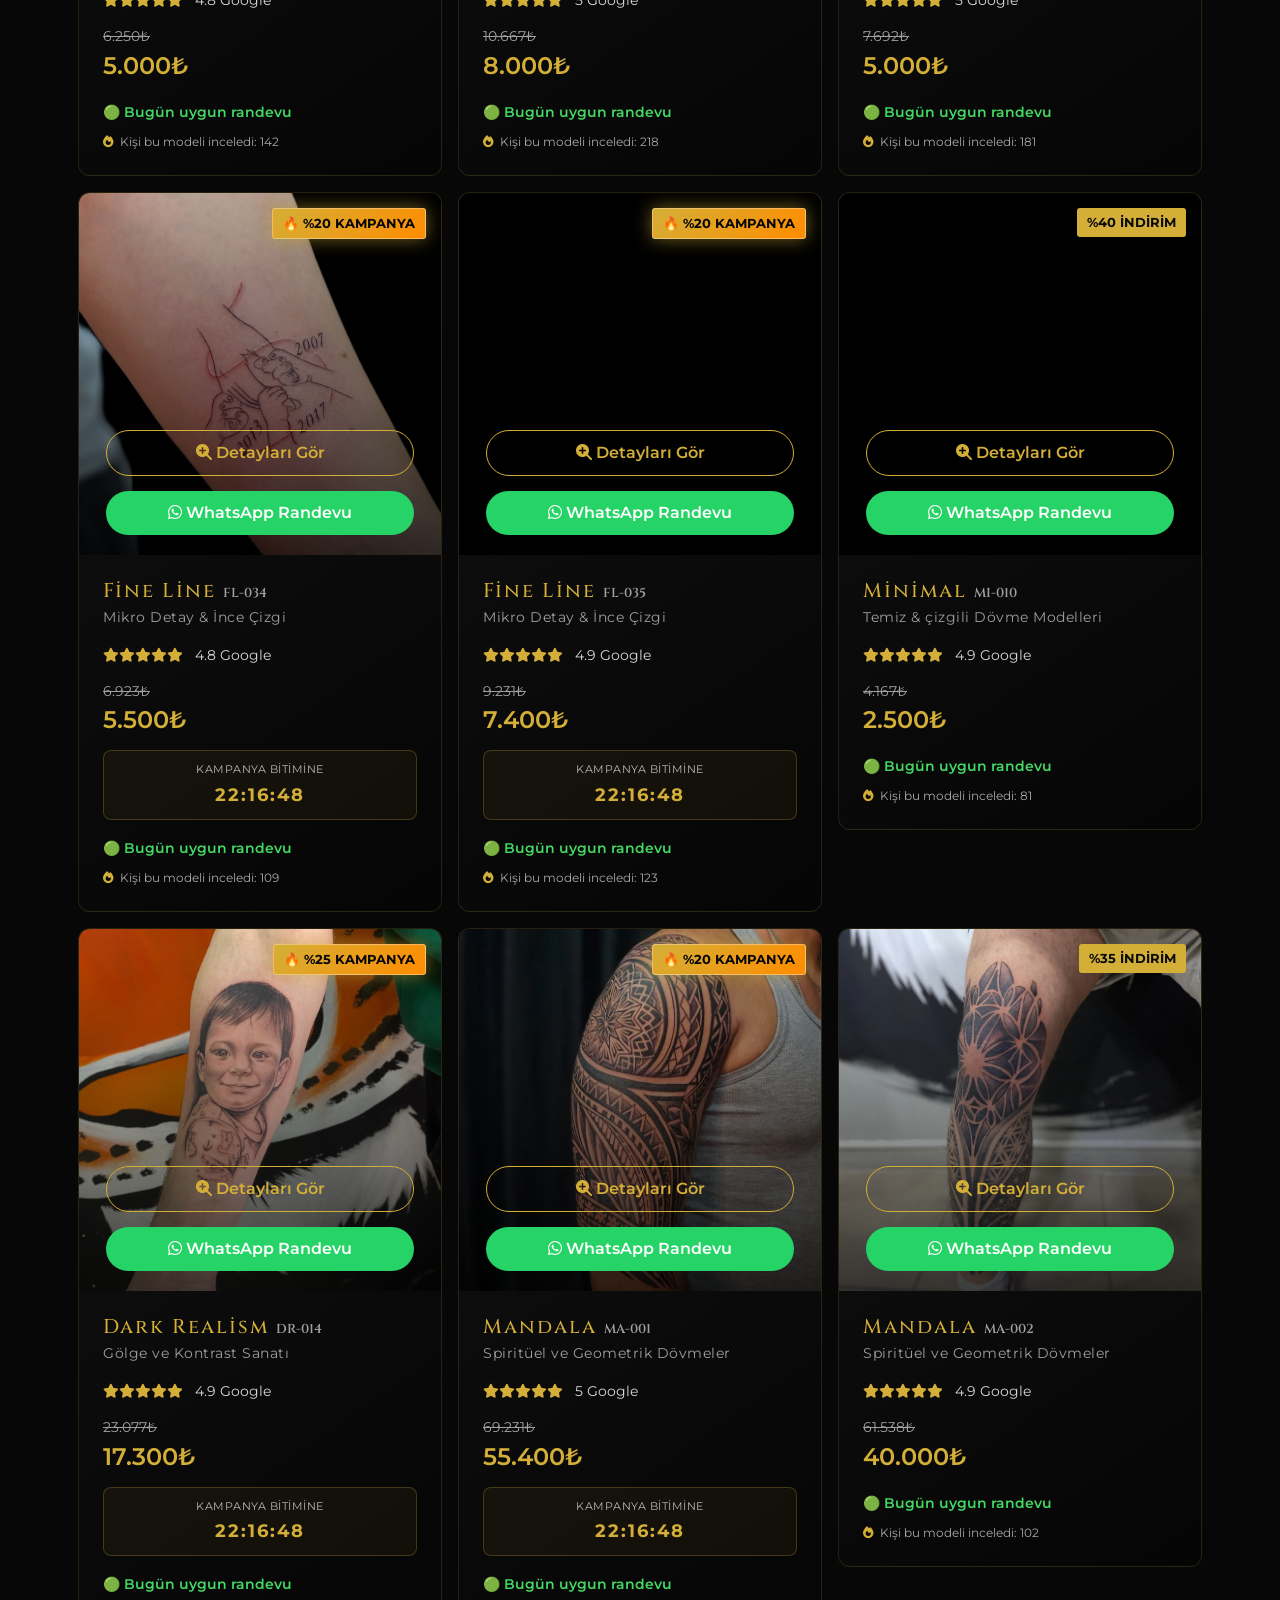
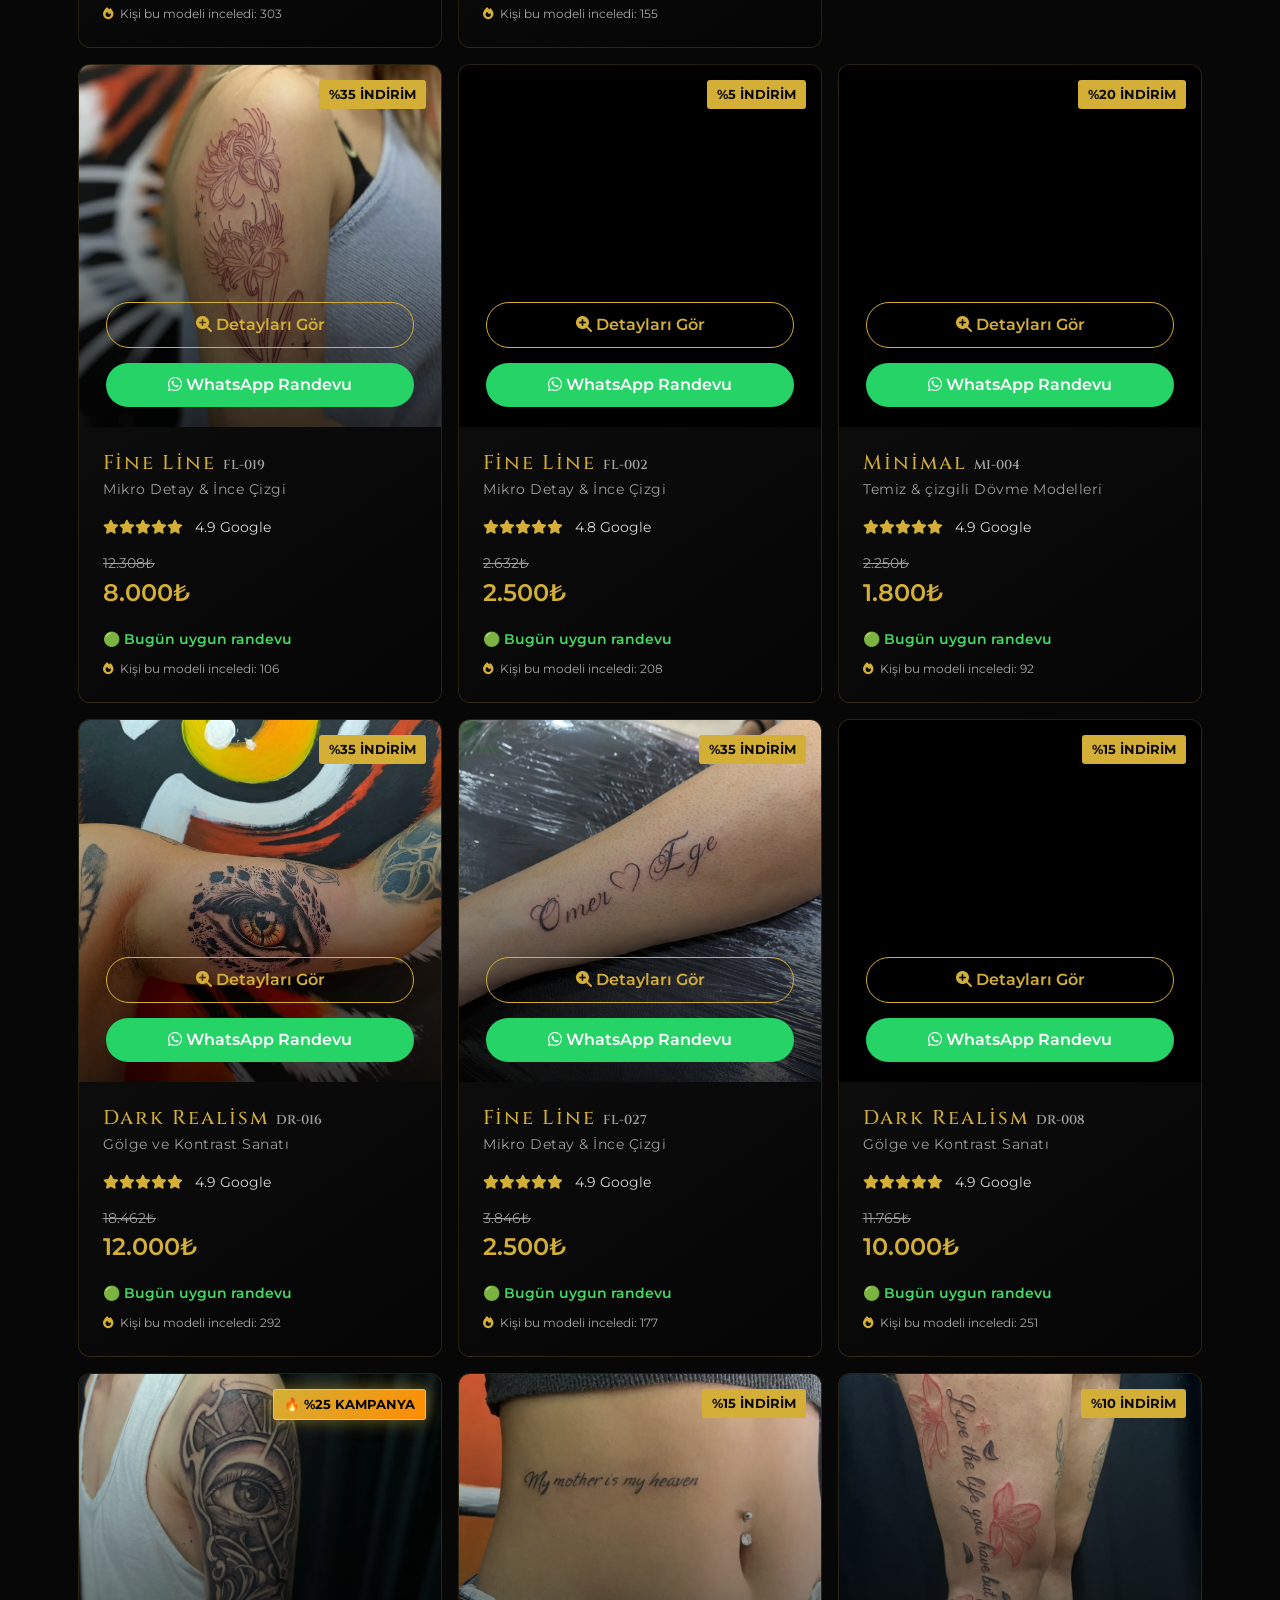
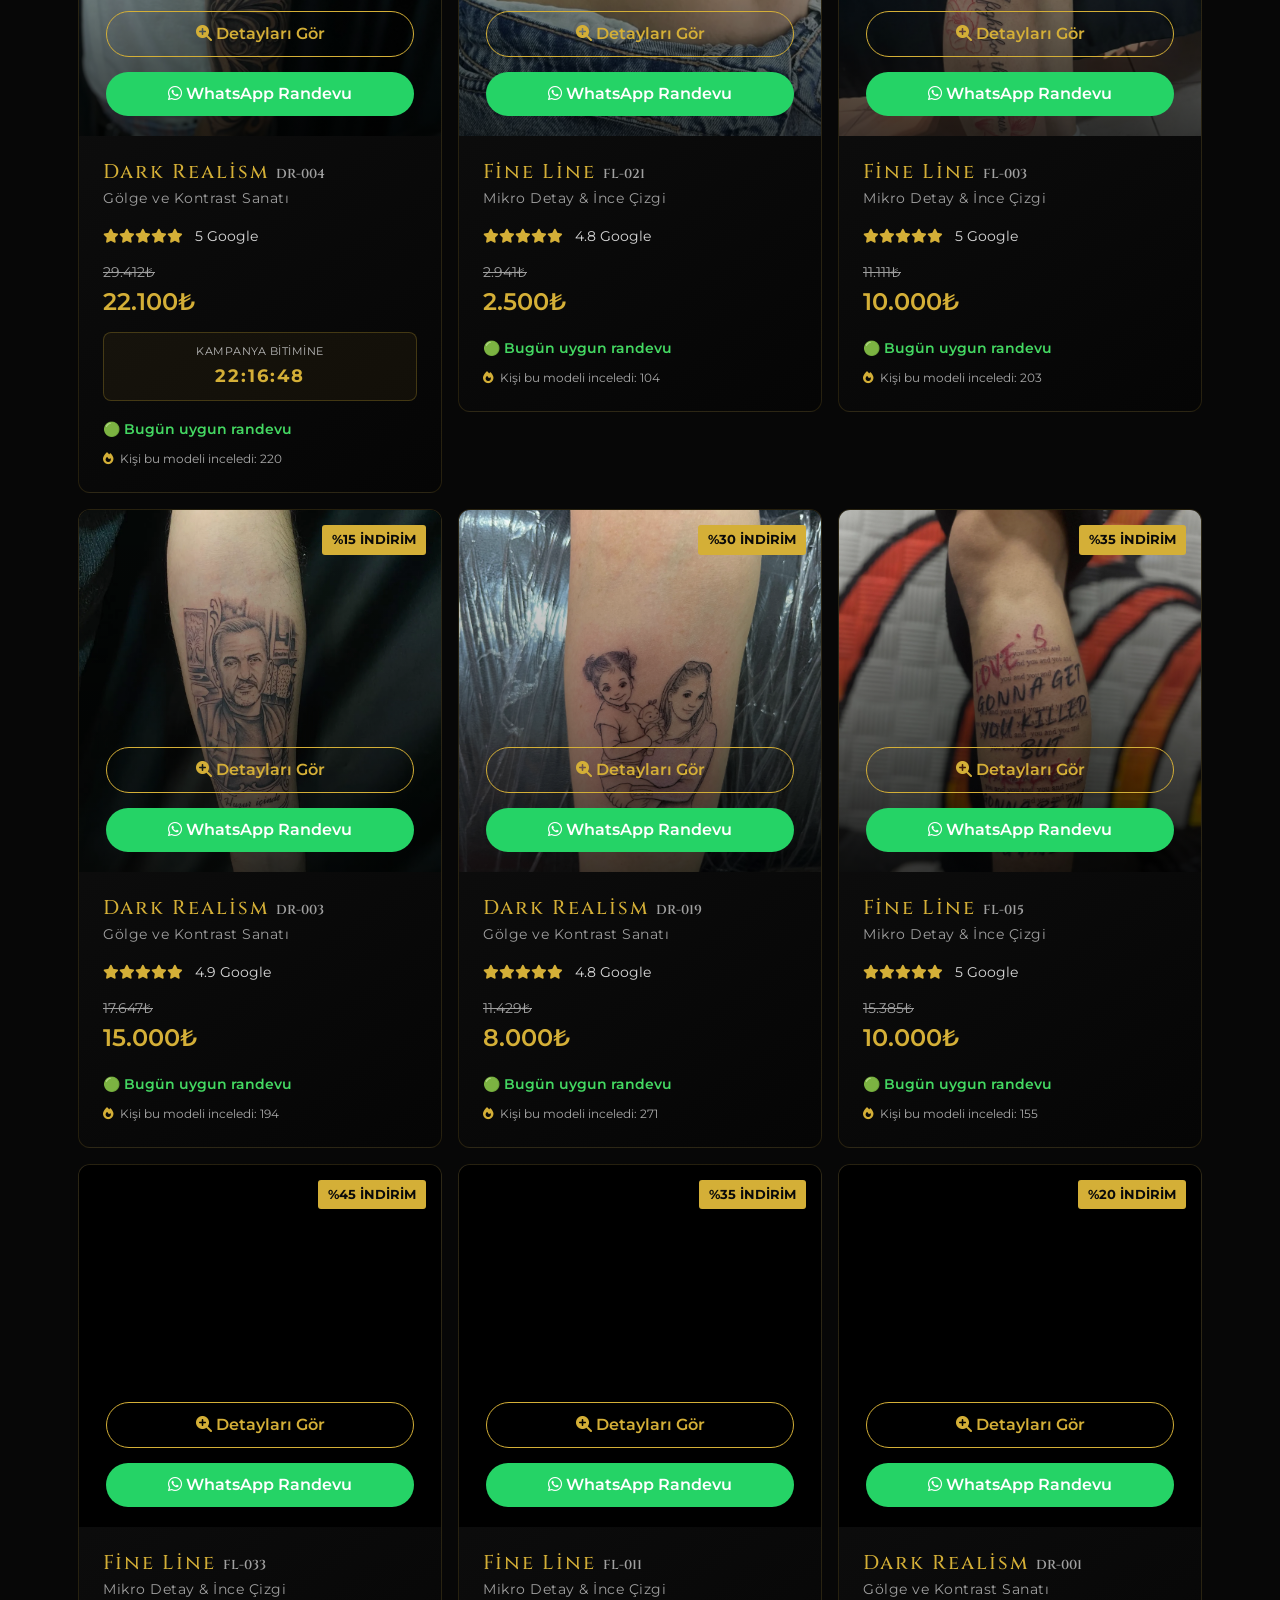
==== commit 811b0d64: "Add files via upload" ====
--- a/index.html
+++ b/index.html
@@ -549,31 +549,26 @@
                     </div>
 
                     <div class="text-start mb-3">
-                        <label for="aiDesignPhoto" class="btn ai-design-btn btn-sm mb-2">
-                            <i class="fas fa-camera"></i> Fotoğraf Ekle (opsiyonel)
+                        <label for="aiDesignPhoto" class="btn ai-design-btn btn-sm mb-2" style="opacity:0.5; cursor:not-allowed;">
+                            <i class="fas fa-camera"></i> Fotoğraf Ekle
                         </label>
                         <input
                             type="file"
                             id="aiDesignPhoto"
                             accept="image/*"
                             capture="environment"
+                            disabled
                             style="display:none;">
-                        <div id="aiDesignPhotoPreviewWrapper" style="display:none;">
-                            <img id="aiDesignPhotoPreview" src="" alt="Seçilen fotoğraf" style="max-height:120px; border-radius:8px;" class="mb-2">
-                            <button type="button" id="aiDesignPhotoRemove" class="btn btn-sm btn-outline-light ms-2">
-                                <i class="fas fa-times"></i> Kaldır
-                            </button>
-                        </div>
                         <p class="text-muted small mb-0">
-                            Fotoğraf eklersen, tasarım kendi kolun/bacağın üzerine işlenmiş şekilde gösterilir.
-                            Eklemezsen düz bir tasarım önerisi alırsın.
+                            Kişisel verilerin gizliliği nedeniyle fotoğraf yükleme özelliği şu an kapalıdır,
+                            sadece metinden tasarım oluşturulabilir.
                         </p>
                     </div>
 
                     <button type="button" id="aiDesignSubmit" class="btn btn-gold">
                         <i class="fas fa-wand-magic-sparkles"></i> Tasarımı Oluştur
                     </button>
-                    <p class="text-muted small mt-3 mb-0">
+                    <p class="text-white small mt-3 mb-0">
                         Bir tasarım kodun yoksa WhatsApp'tan bize yazarak edinebilirsin (100₺ karşılığında 3 hak).
                         Üretilen tasarım stüdyomuza da otomatik olarak iletilir.
                     </p>
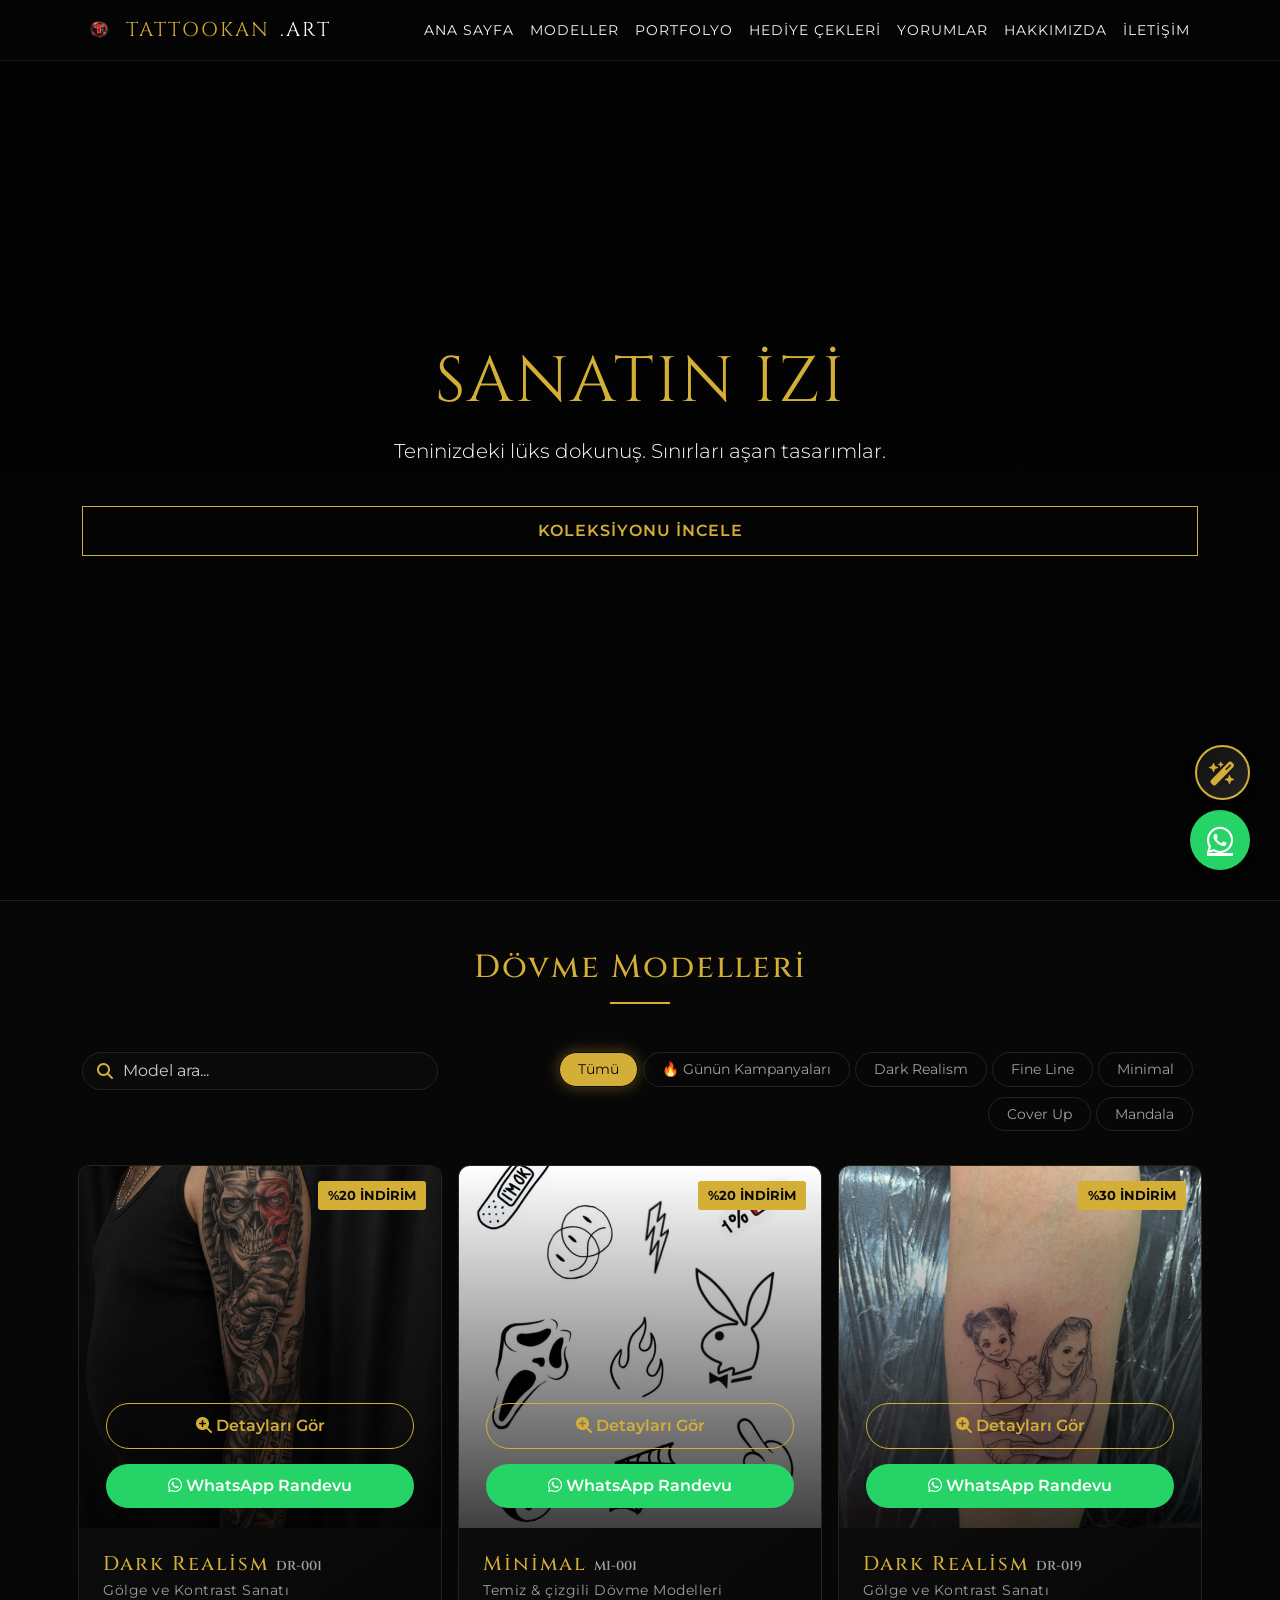
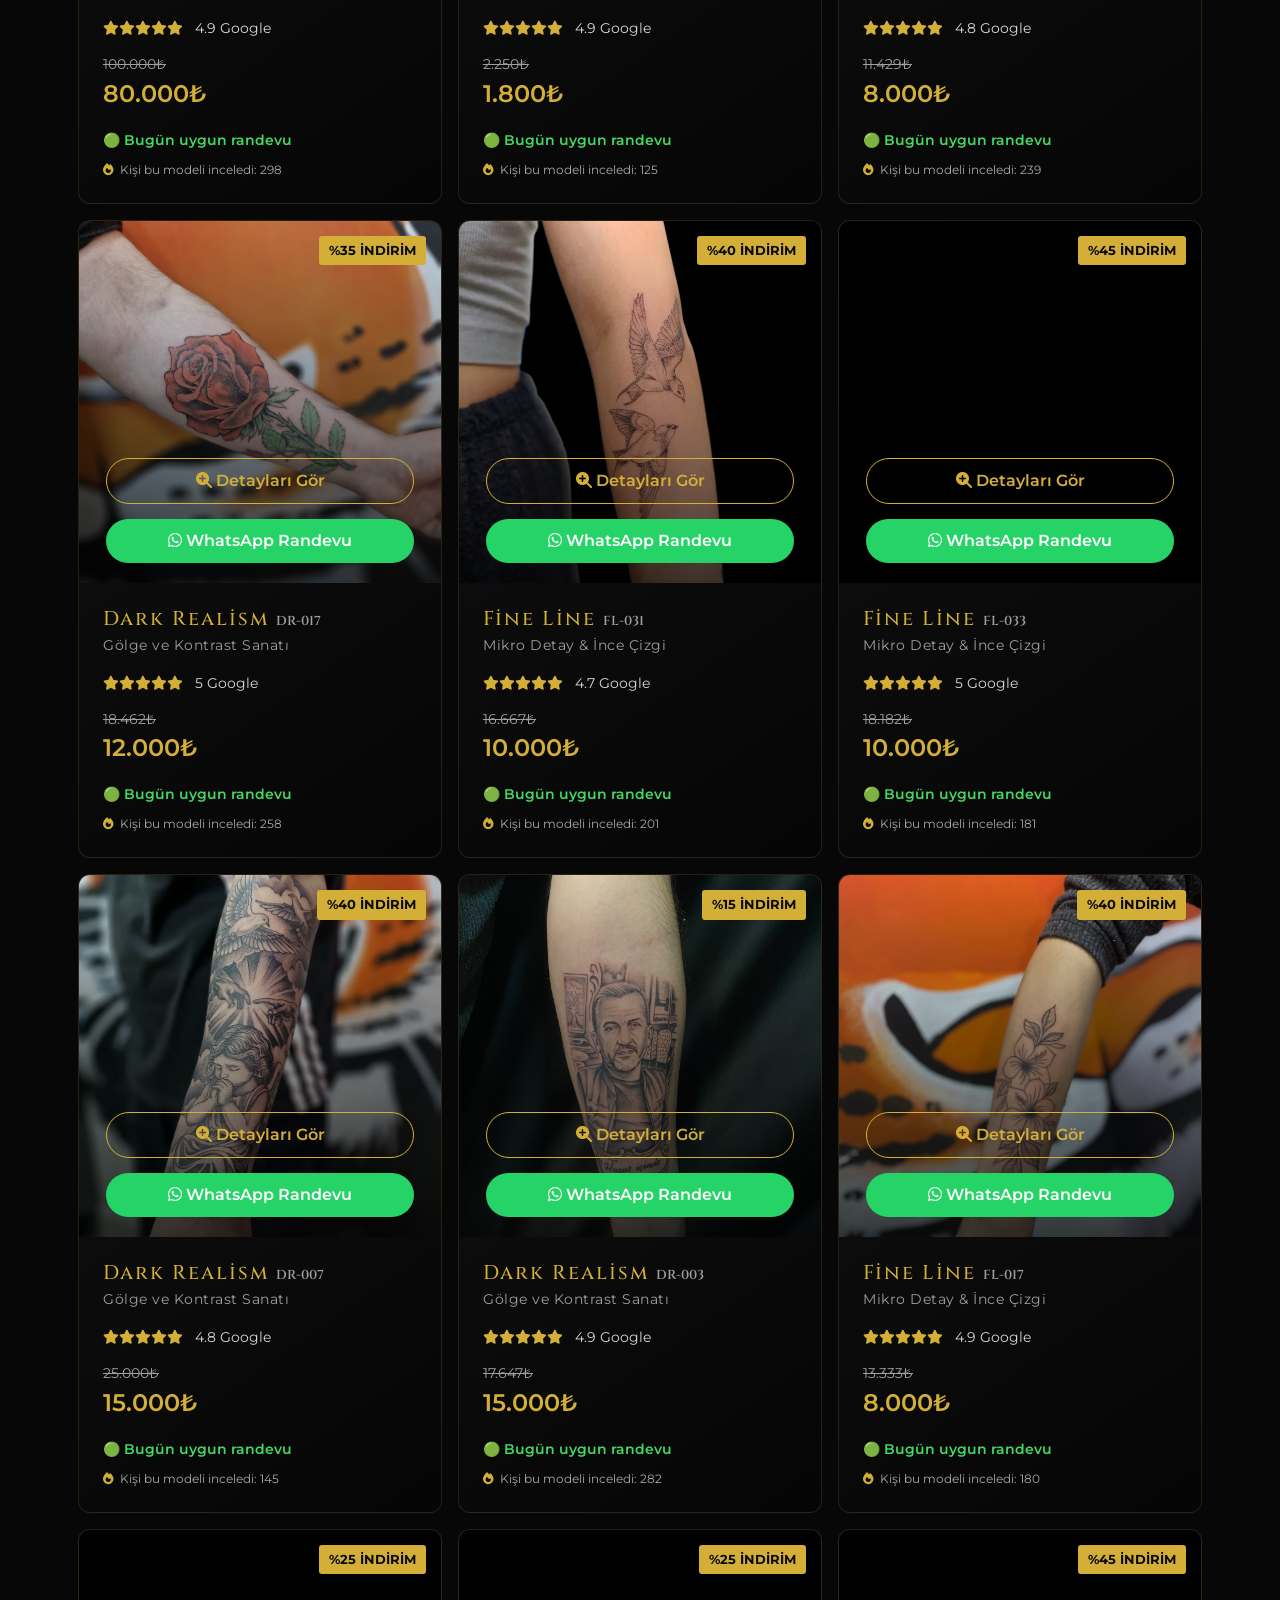
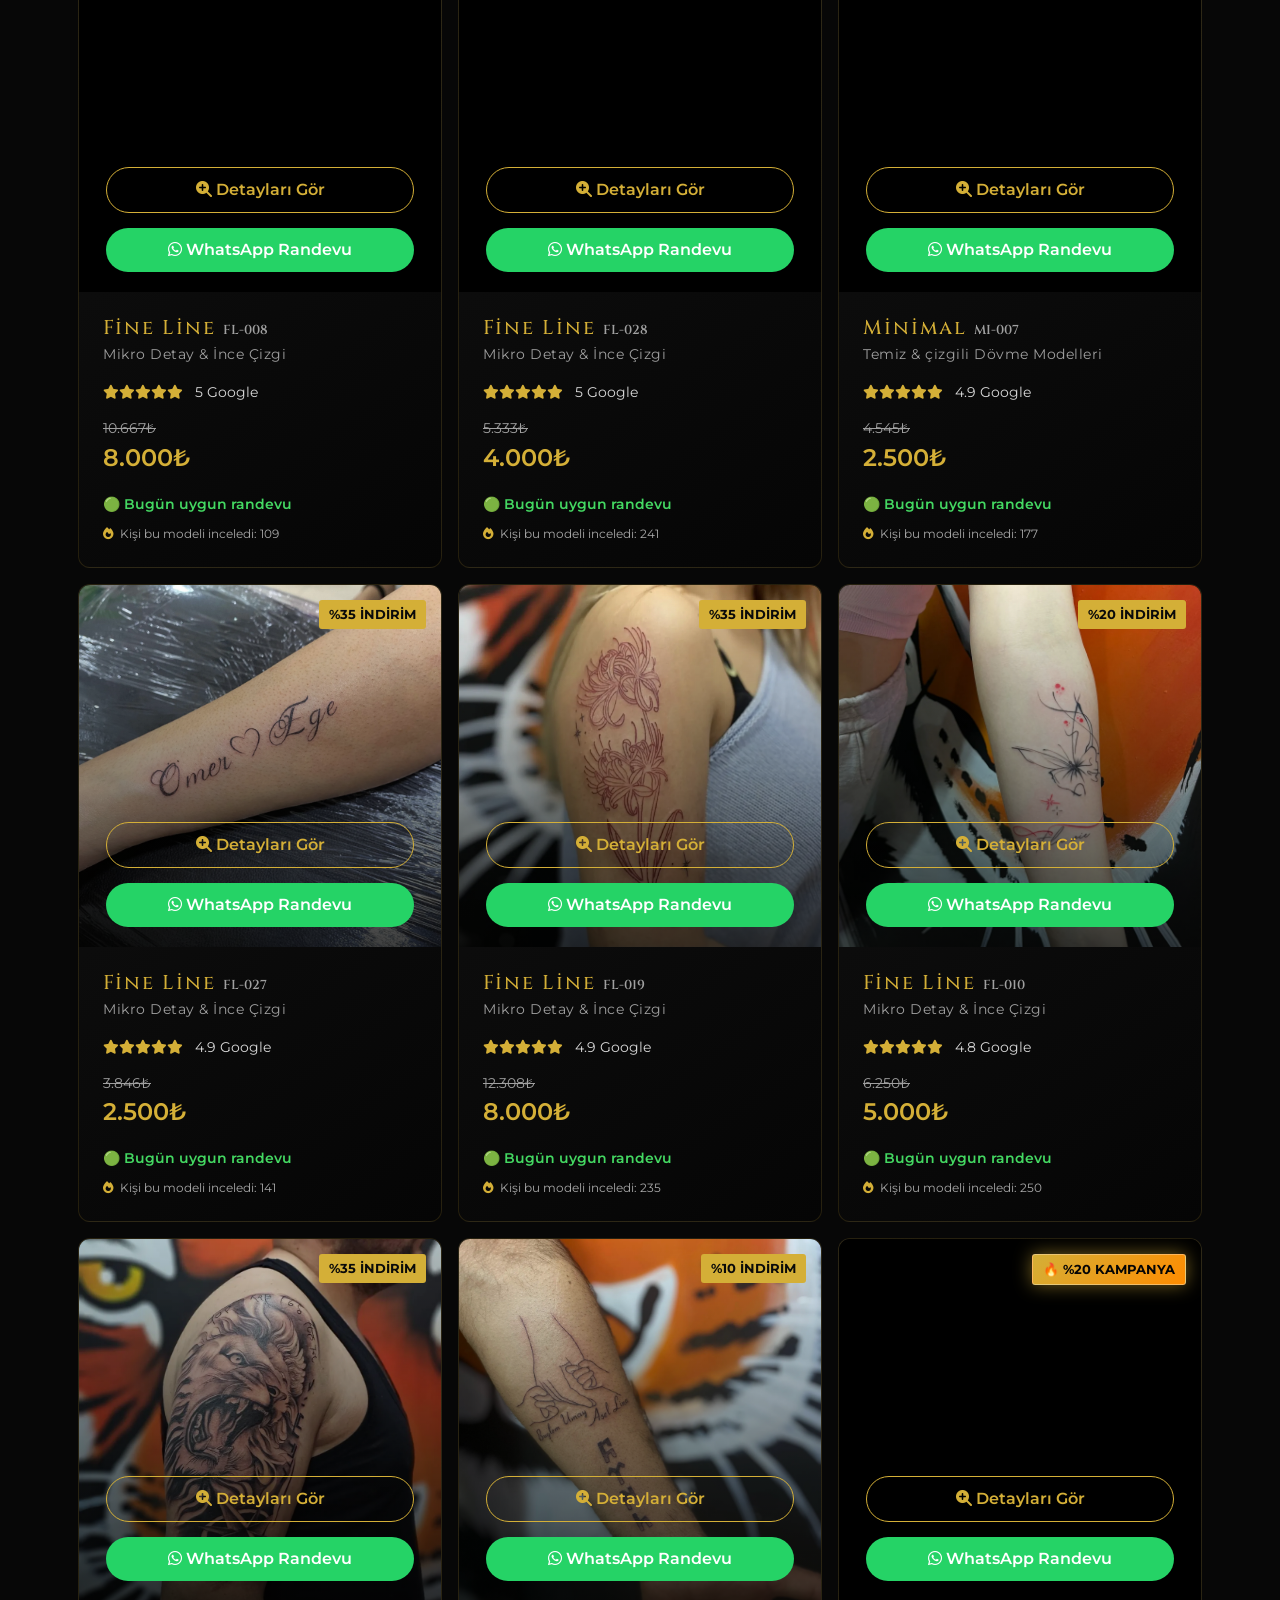
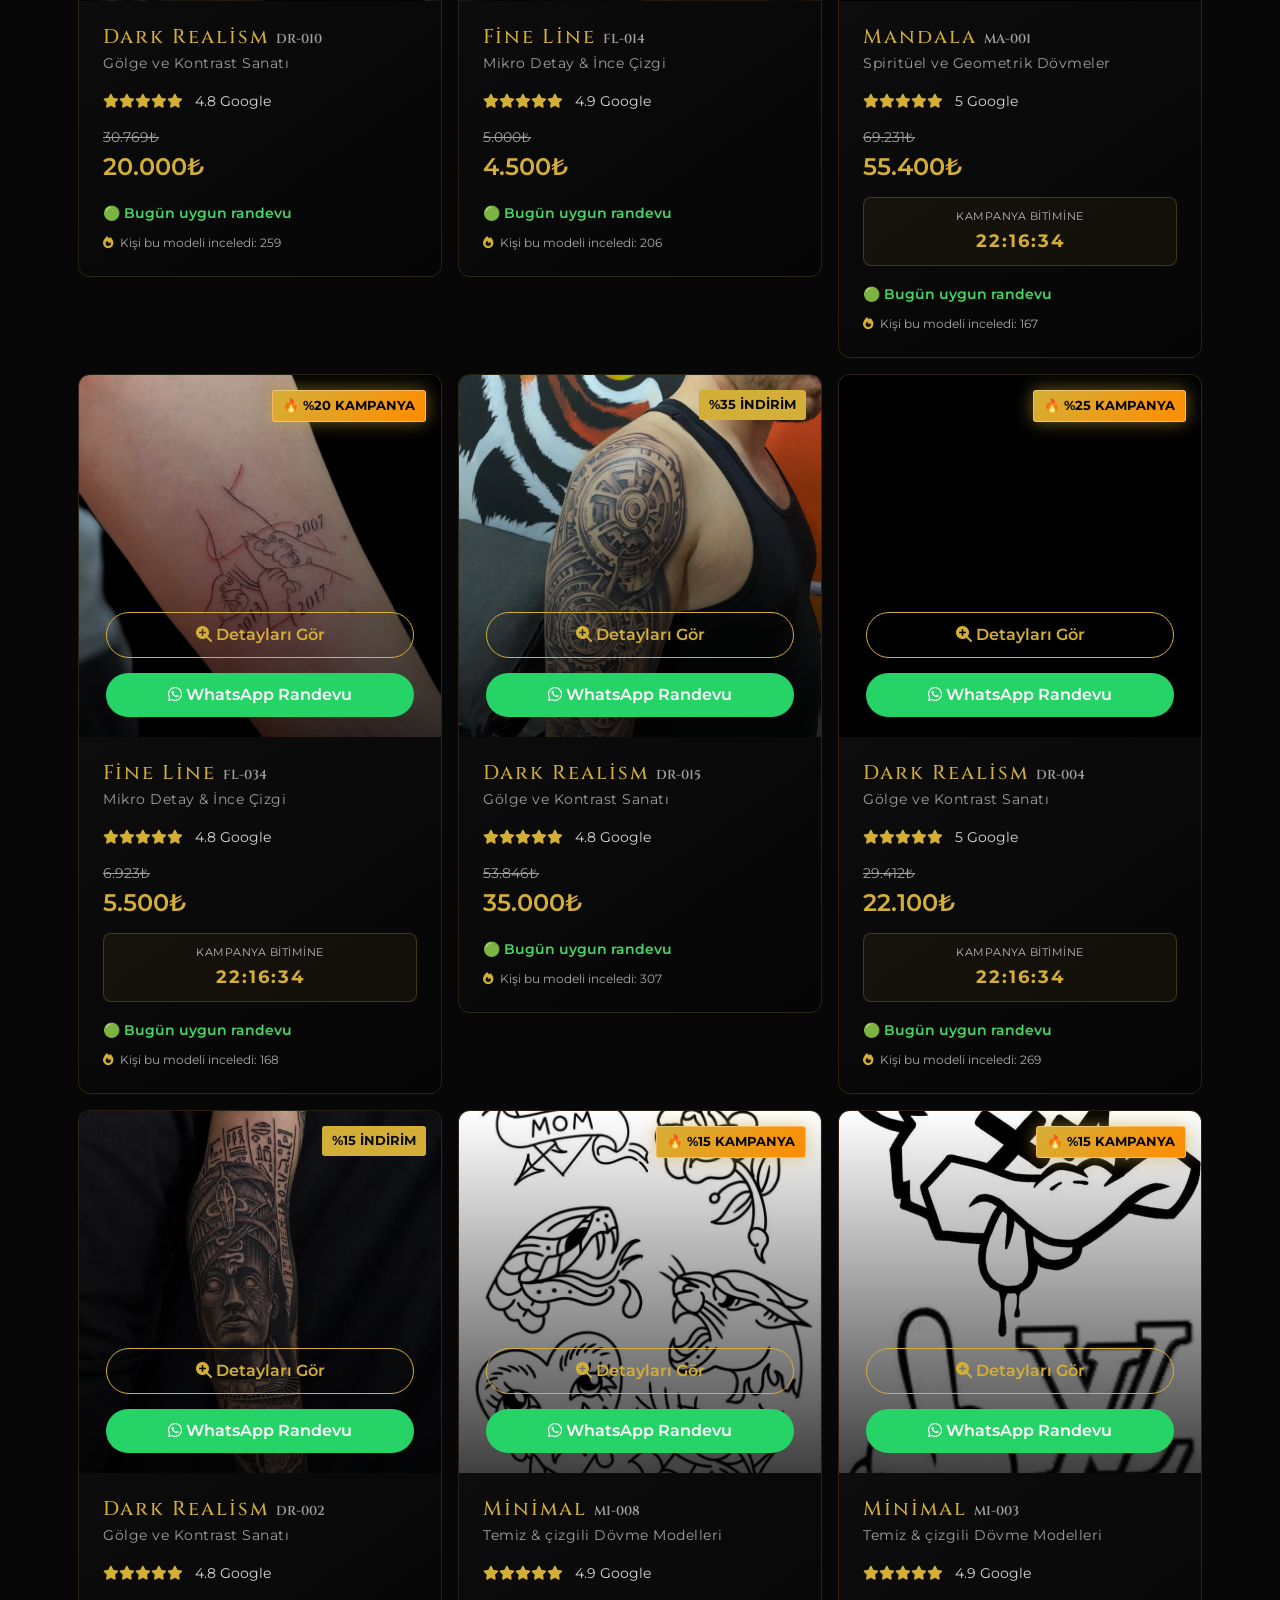
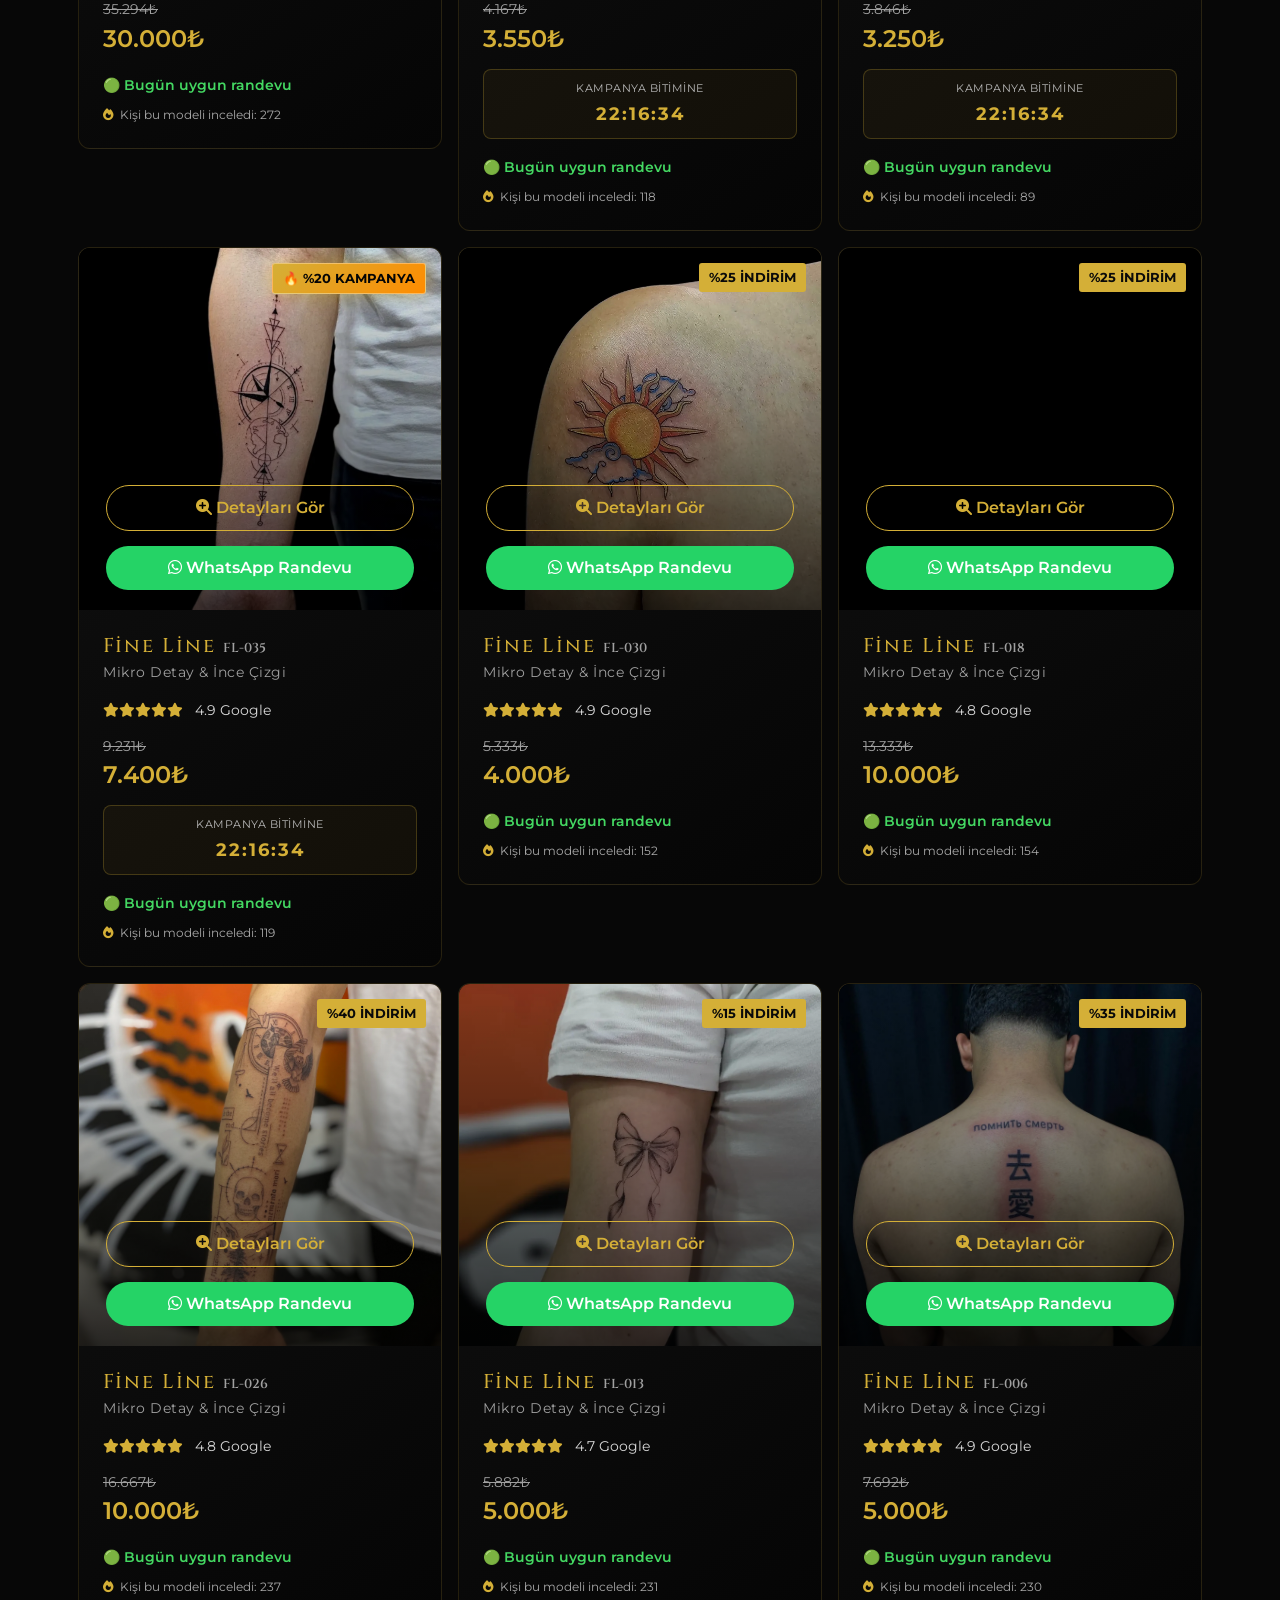
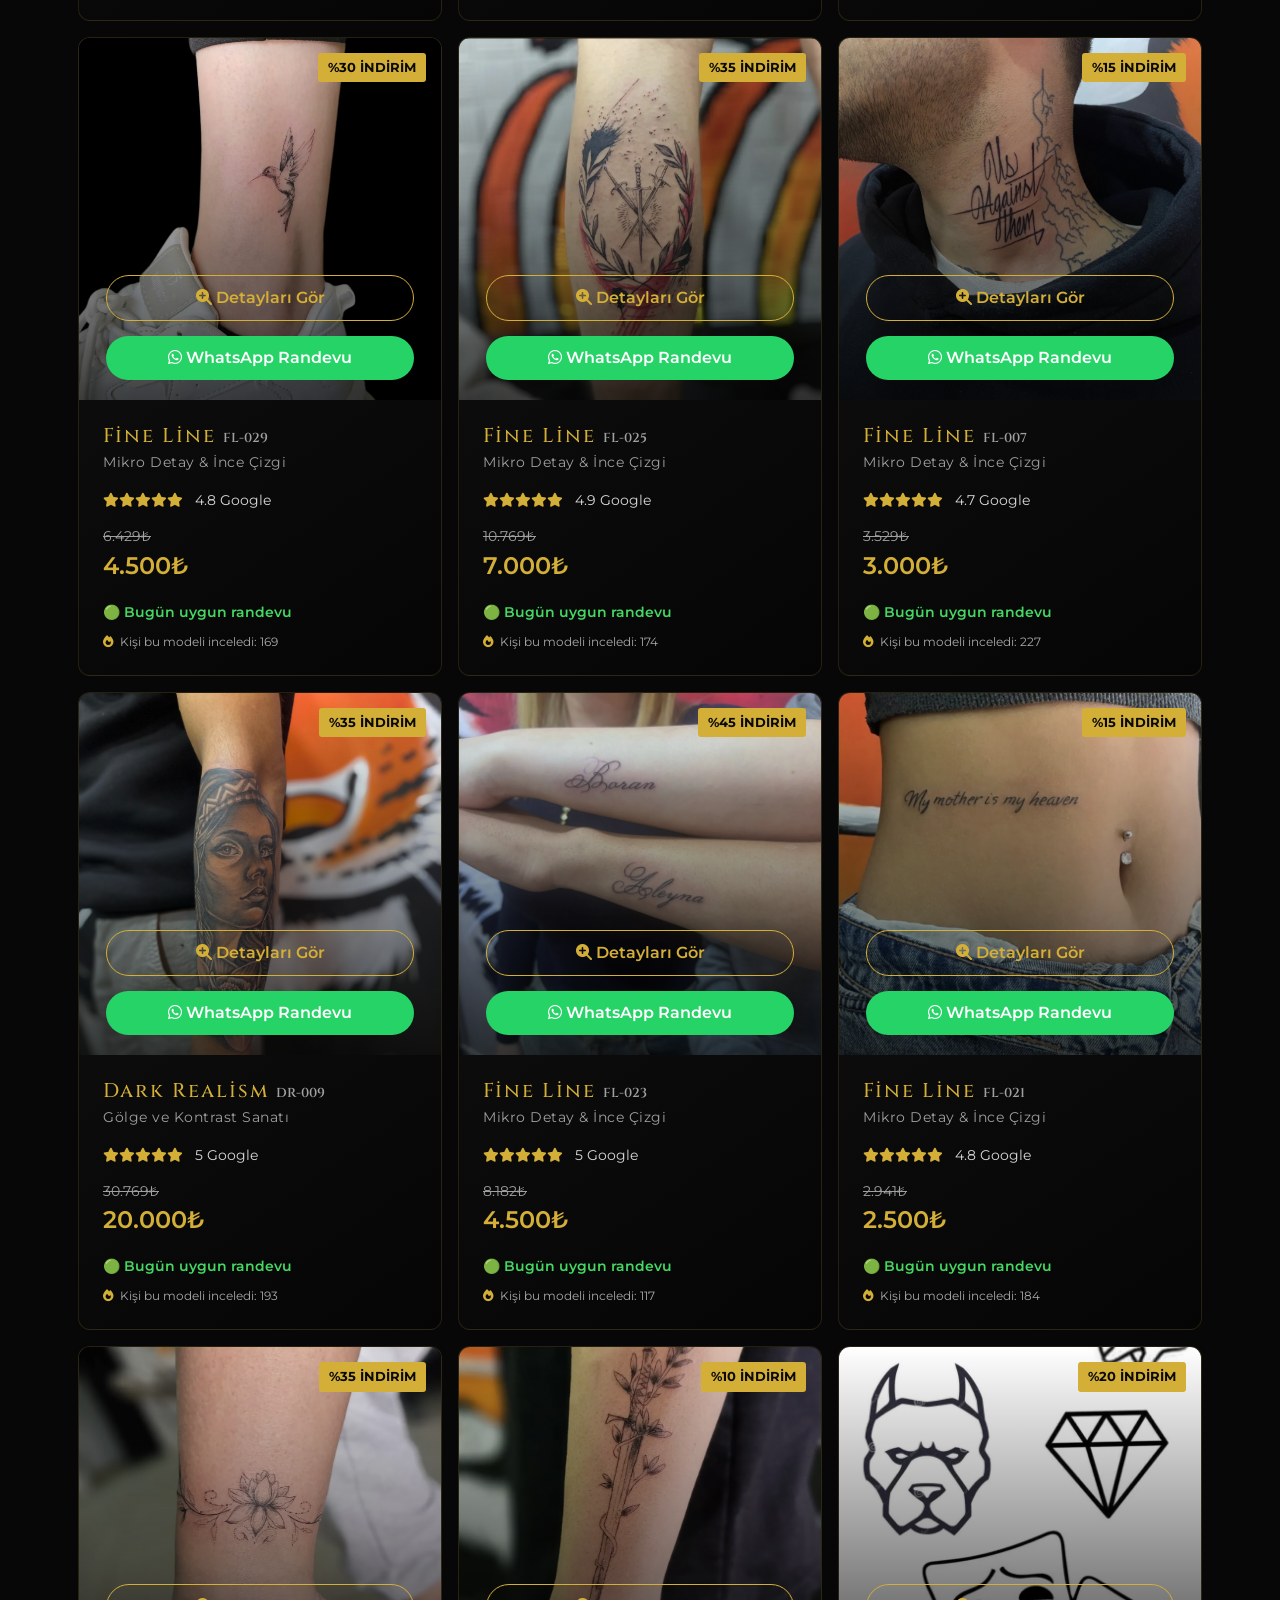
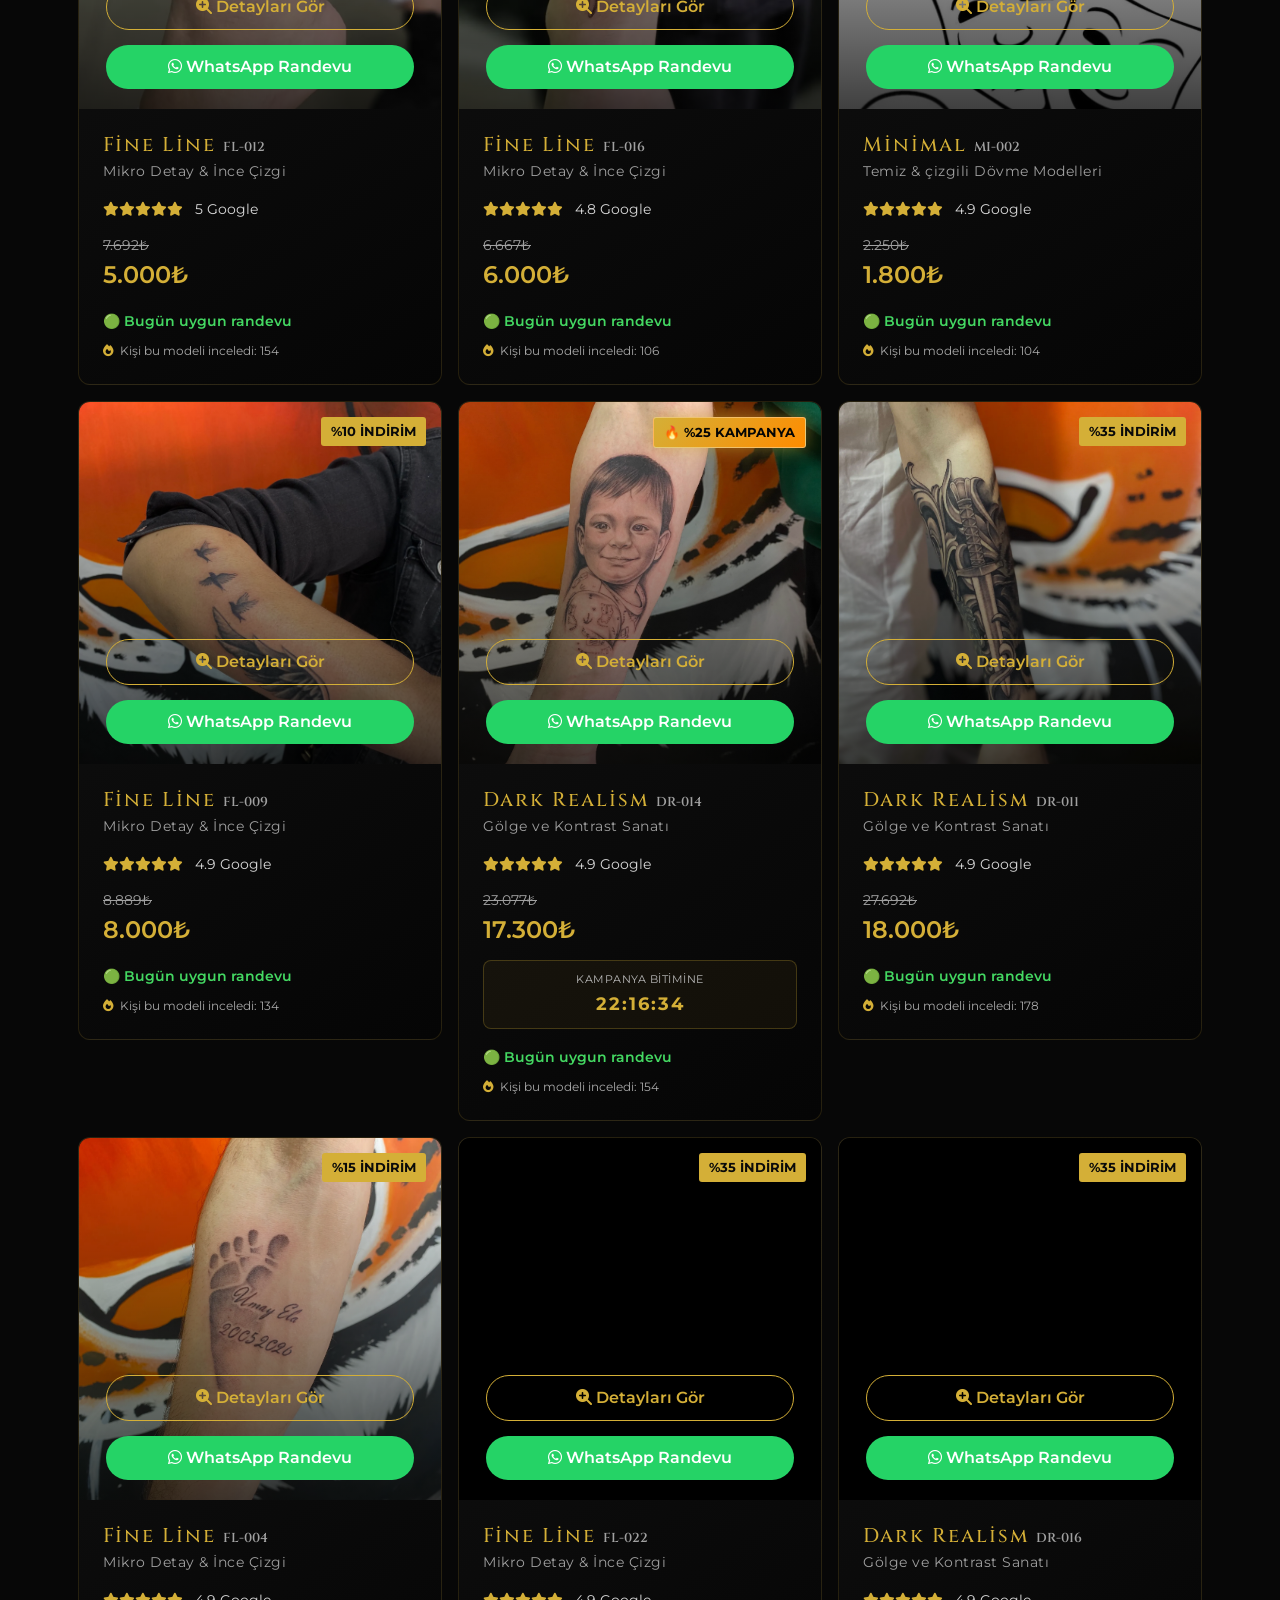
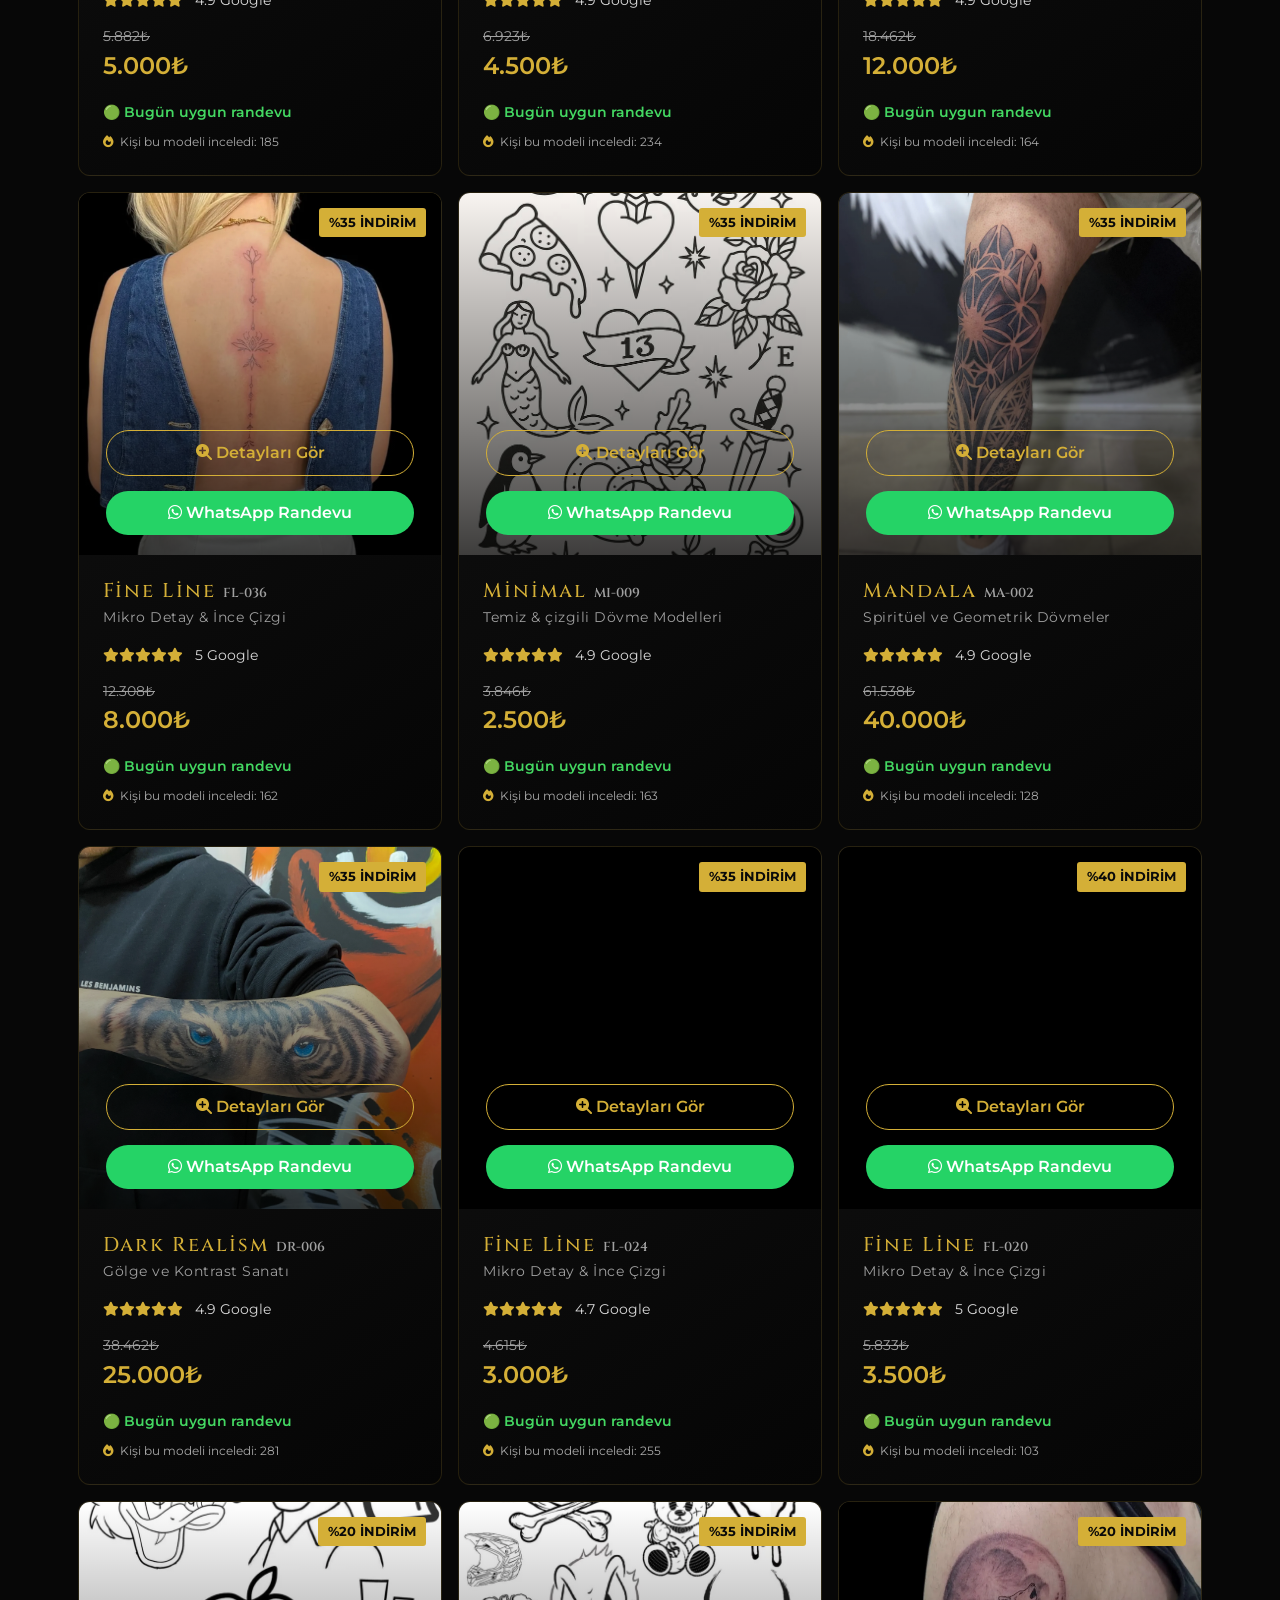
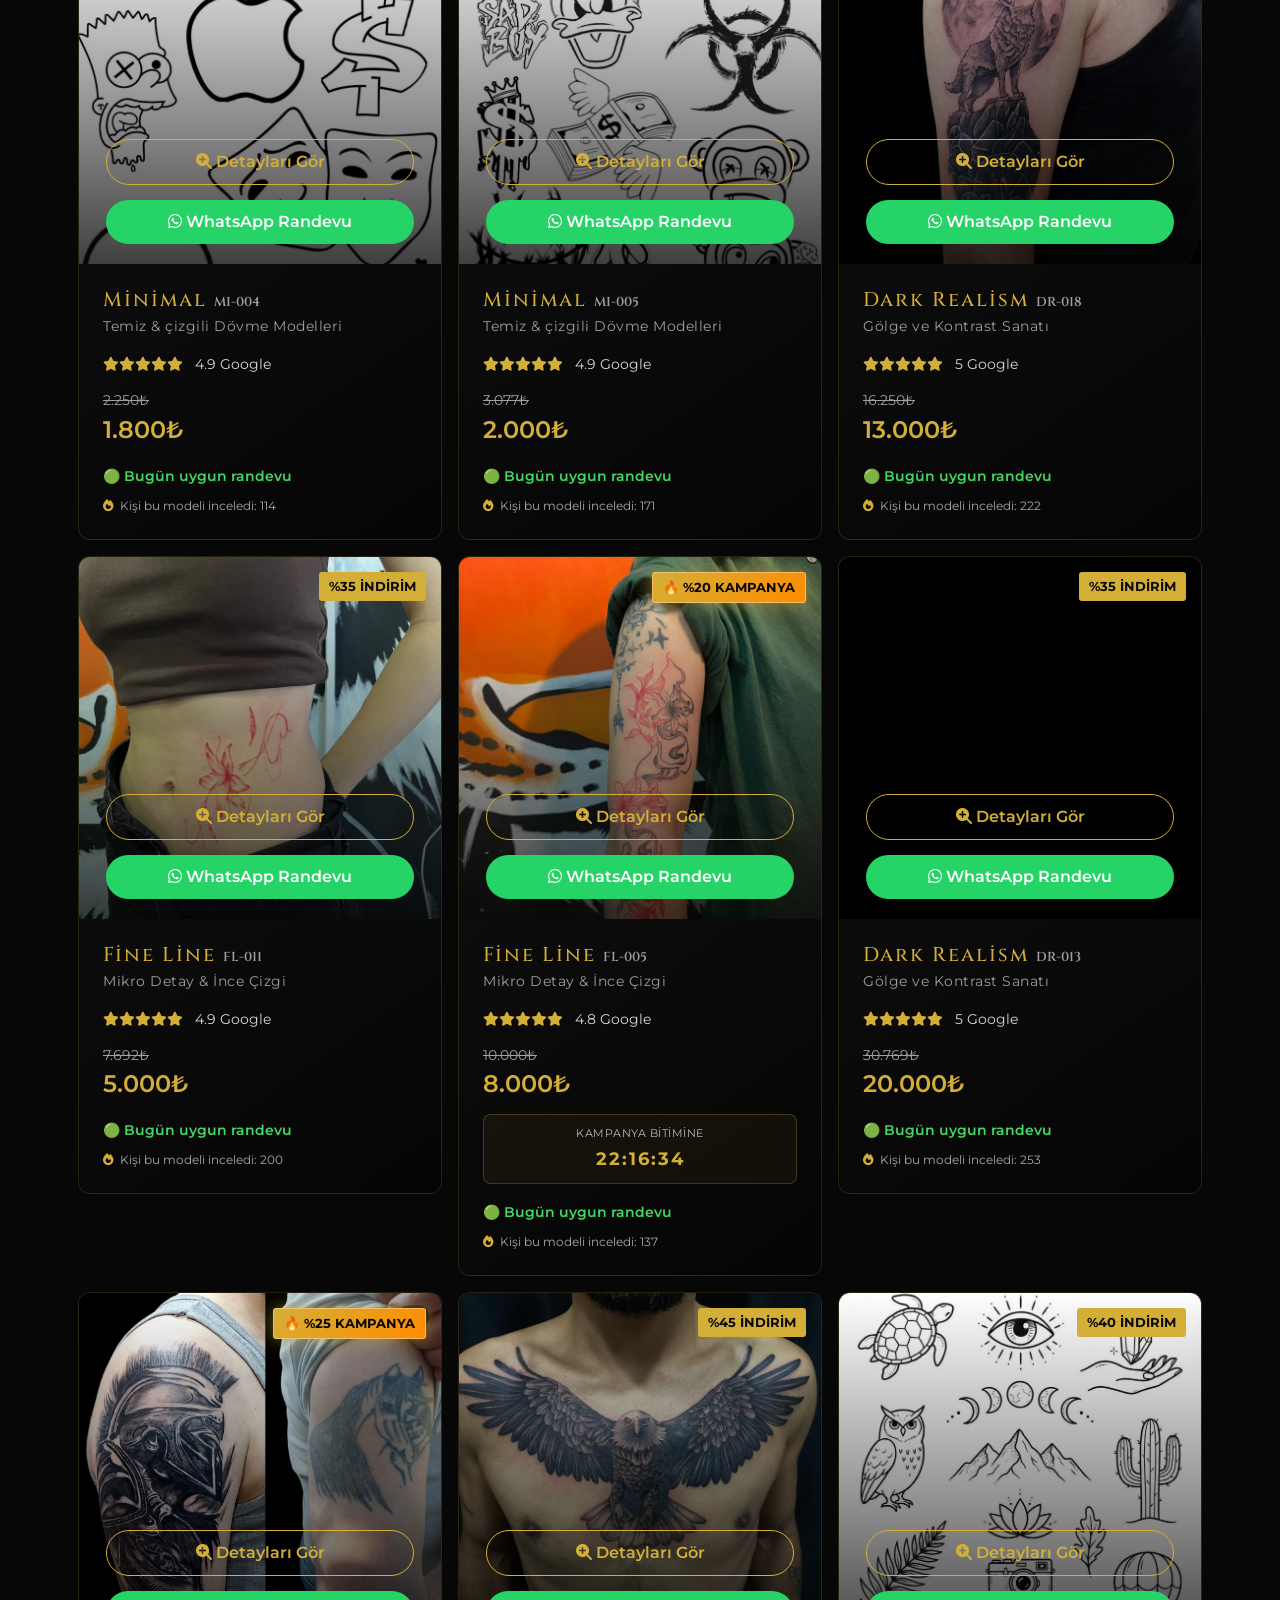
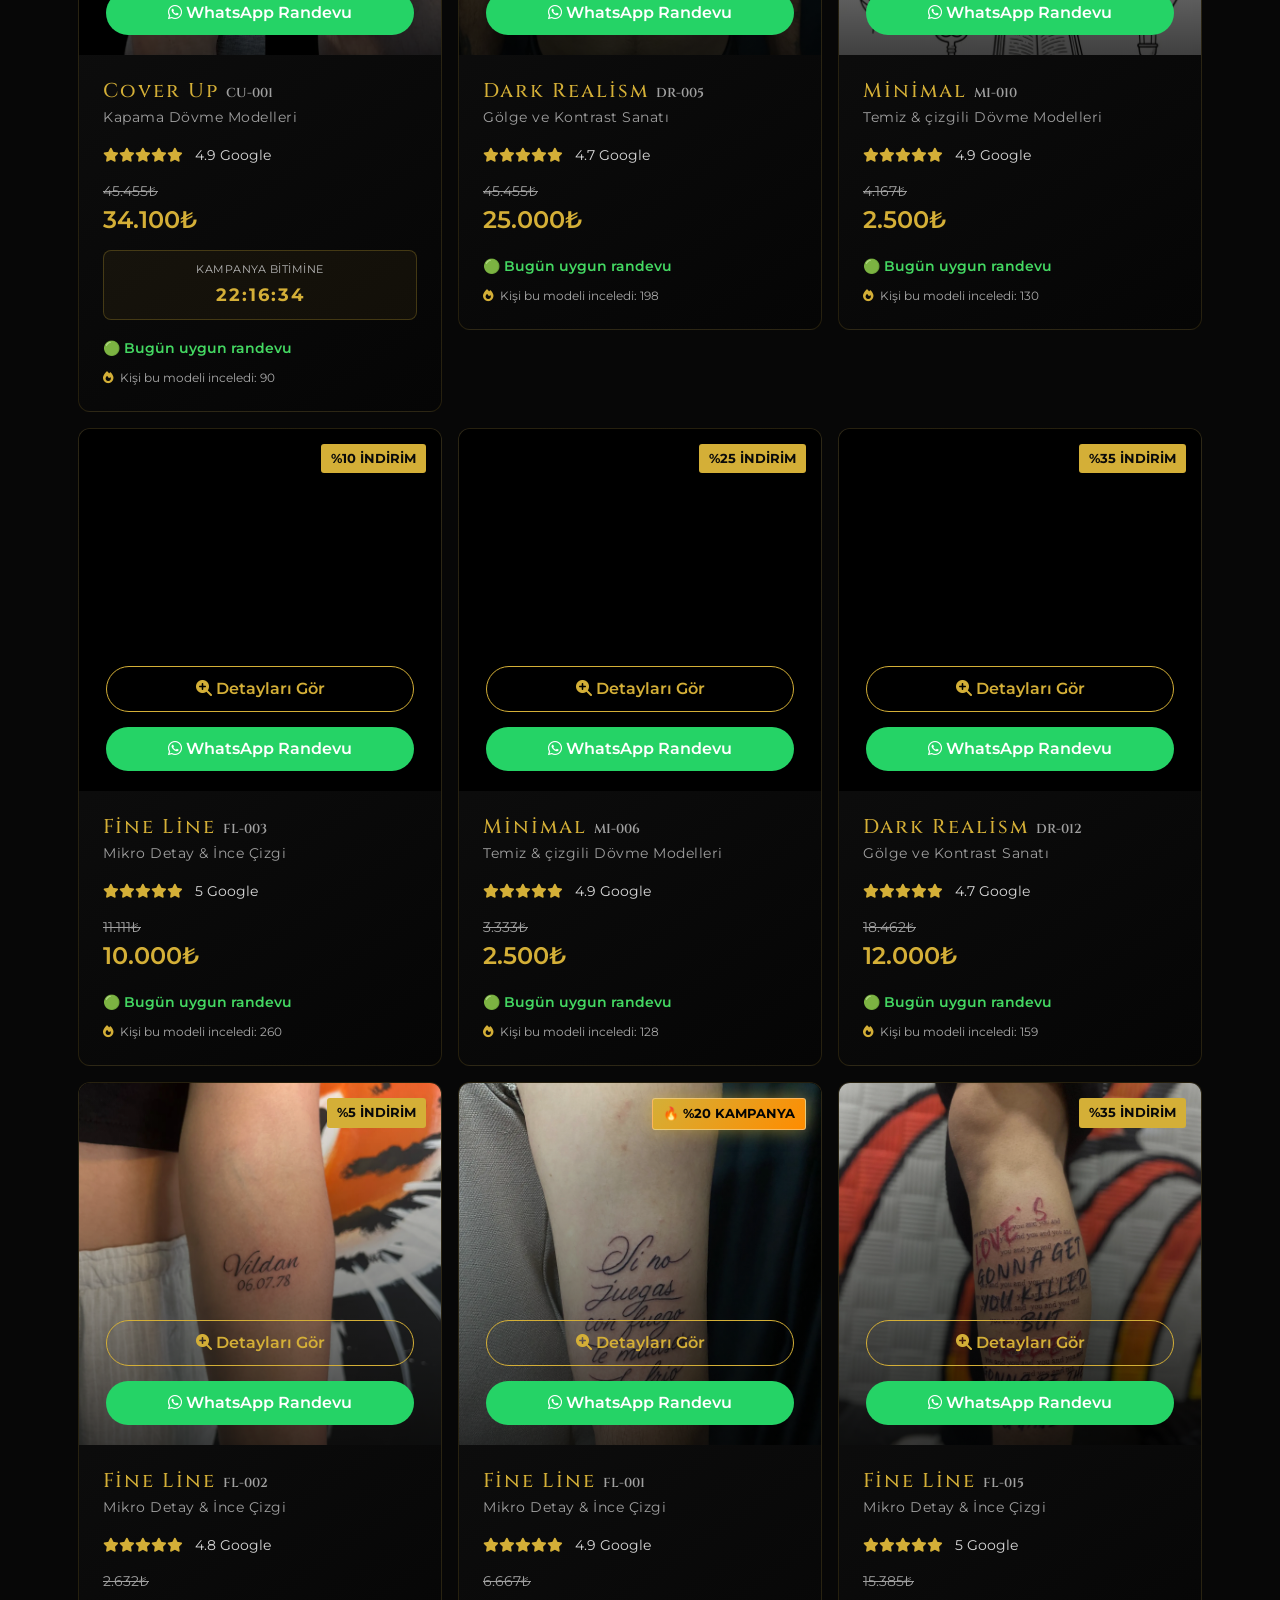
==== commit eb5c40cd: "Add files via upload" ====
--- a/index.html
+++ b/index.html
@@ -514,7 +514,7 @@
             <div class="text-center py-3">
                 <i class="fas fa-wand-magic-sparkles text-gold mb-2" style="font-size: 2rem;"></i>
                 <h3 class="text-gold mb-1">AI ile Tasarımını Oluştur</h3>
-                <p class="text-muted small mb-4" id="aiDesignReference"></p>
+                <p class="text-white small mb-4" id="aiDesignReference"></p>
 
                 <div id="aiDesignFormArea">
                     <div class="search-box mb-3 text-start">
@@ -559,7 +559,7 @@
                             capture="environment"
                             disabled
                             style="display:none;">
-                        <p class="text-muted small mb-0">
+                        <p class="text-white small mb-0">
                             Kişisel verilerin gizliliği nedeniyle fotoğraf yükleme özelliği şu an kapalıdır,
                             sadece metinden tasarım oluşturulabilir.
                         </p>
@@ -576,7 +576,7 @@
 
                 <div id="aiDesignLoading" style="display:none;">
                     <div class="spinner-border text-gold my-4" role="status"></div>
-                    <p class="text-muted" id="aiDesignLoadingText">Tasarımın oluşturuluyor, bu birkaç saniye sürebilir...</p>
+                    <p class="text-white" id="aiDesignLoadingText">Tasarımın oluşturuluyor, bu birkaç saniye sürebilir...</p>
                 </div>
 
                 <div id="aiDesignResult" style="display:none;">
@@ -590,7 +590,7 @@
                         </a>
                     </div>
                     <p class="text-gold small mt-3 mb-1" id="aiDesignRemainingUses"></p>
-                    <p class="text-muted small mb-0">
+                    <p class="text-white small mb-0">
                         Bu görsel gerçek dövme sonucunu birebir yansıtmayabilir, bir fikir/referans niteliğindedir.
                         Kesin tasarım için stüdyomuzda birlikte netleştiririz.
                     </p>
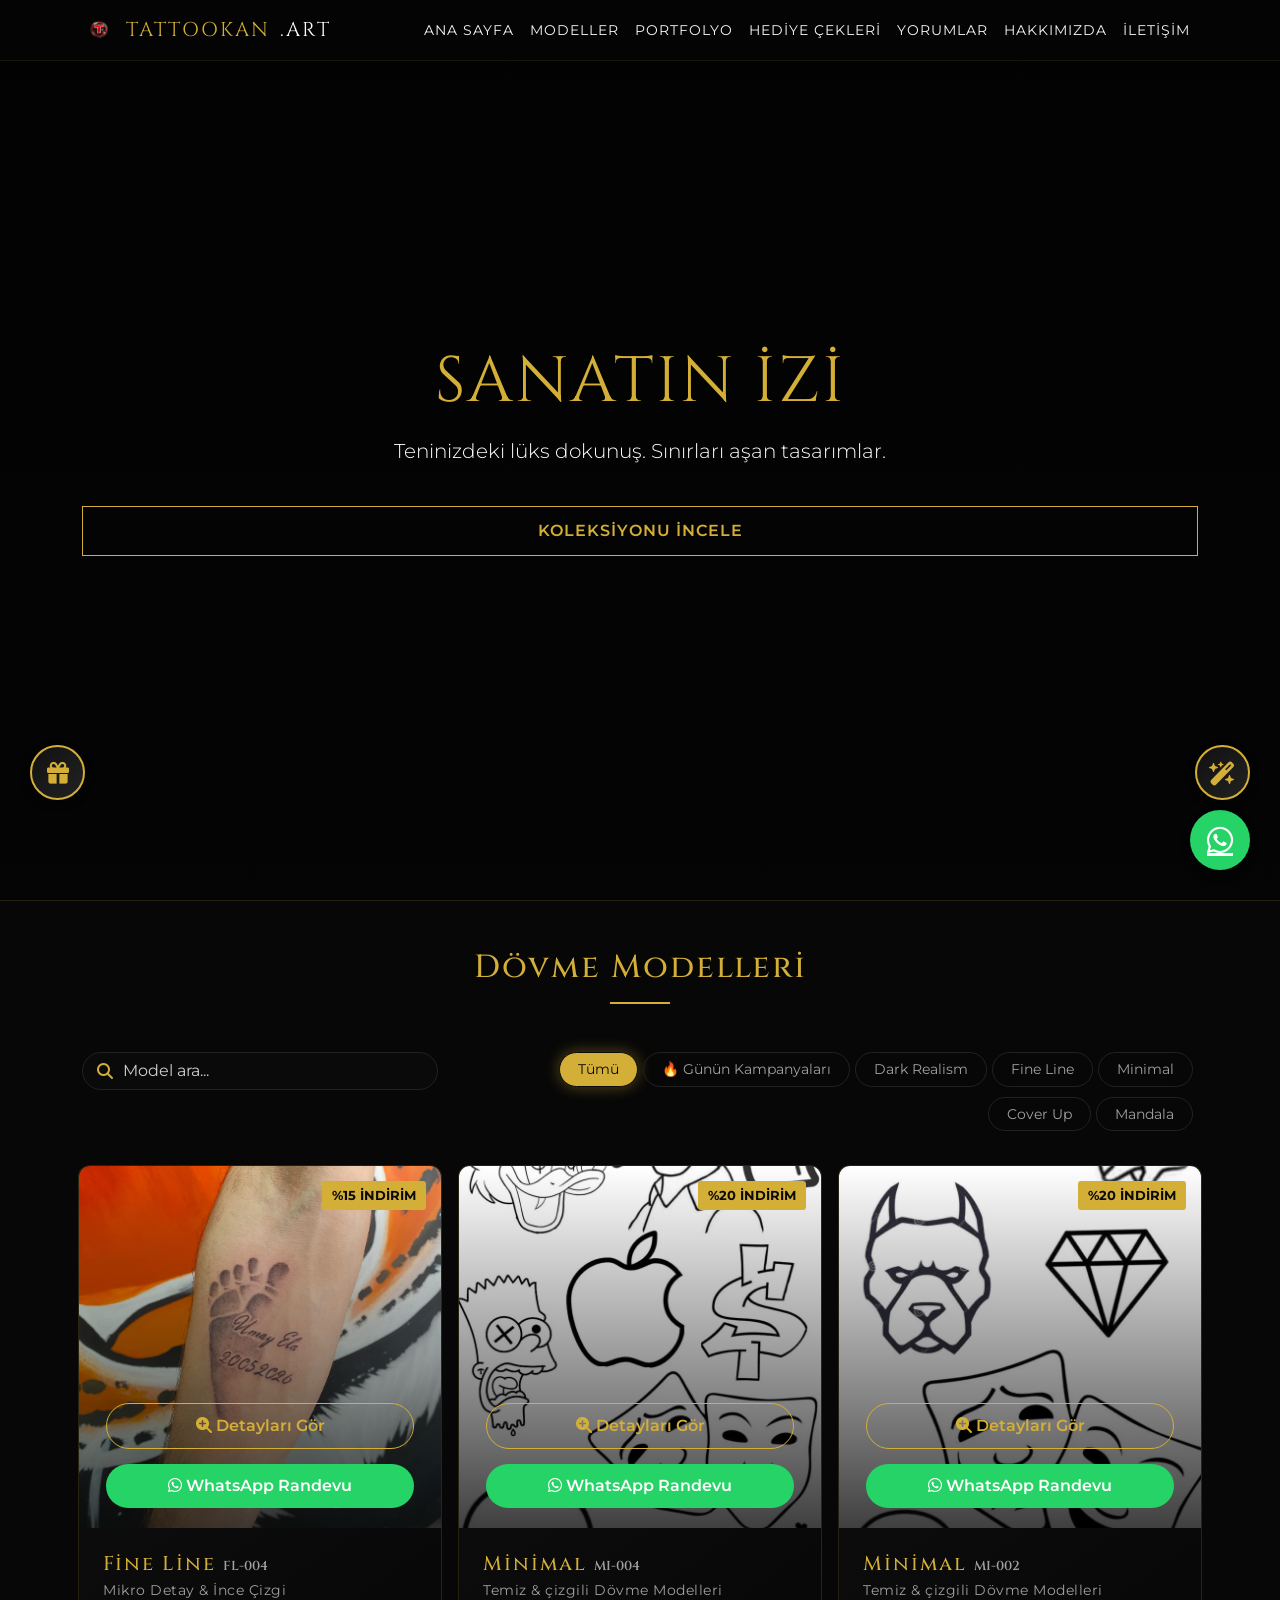
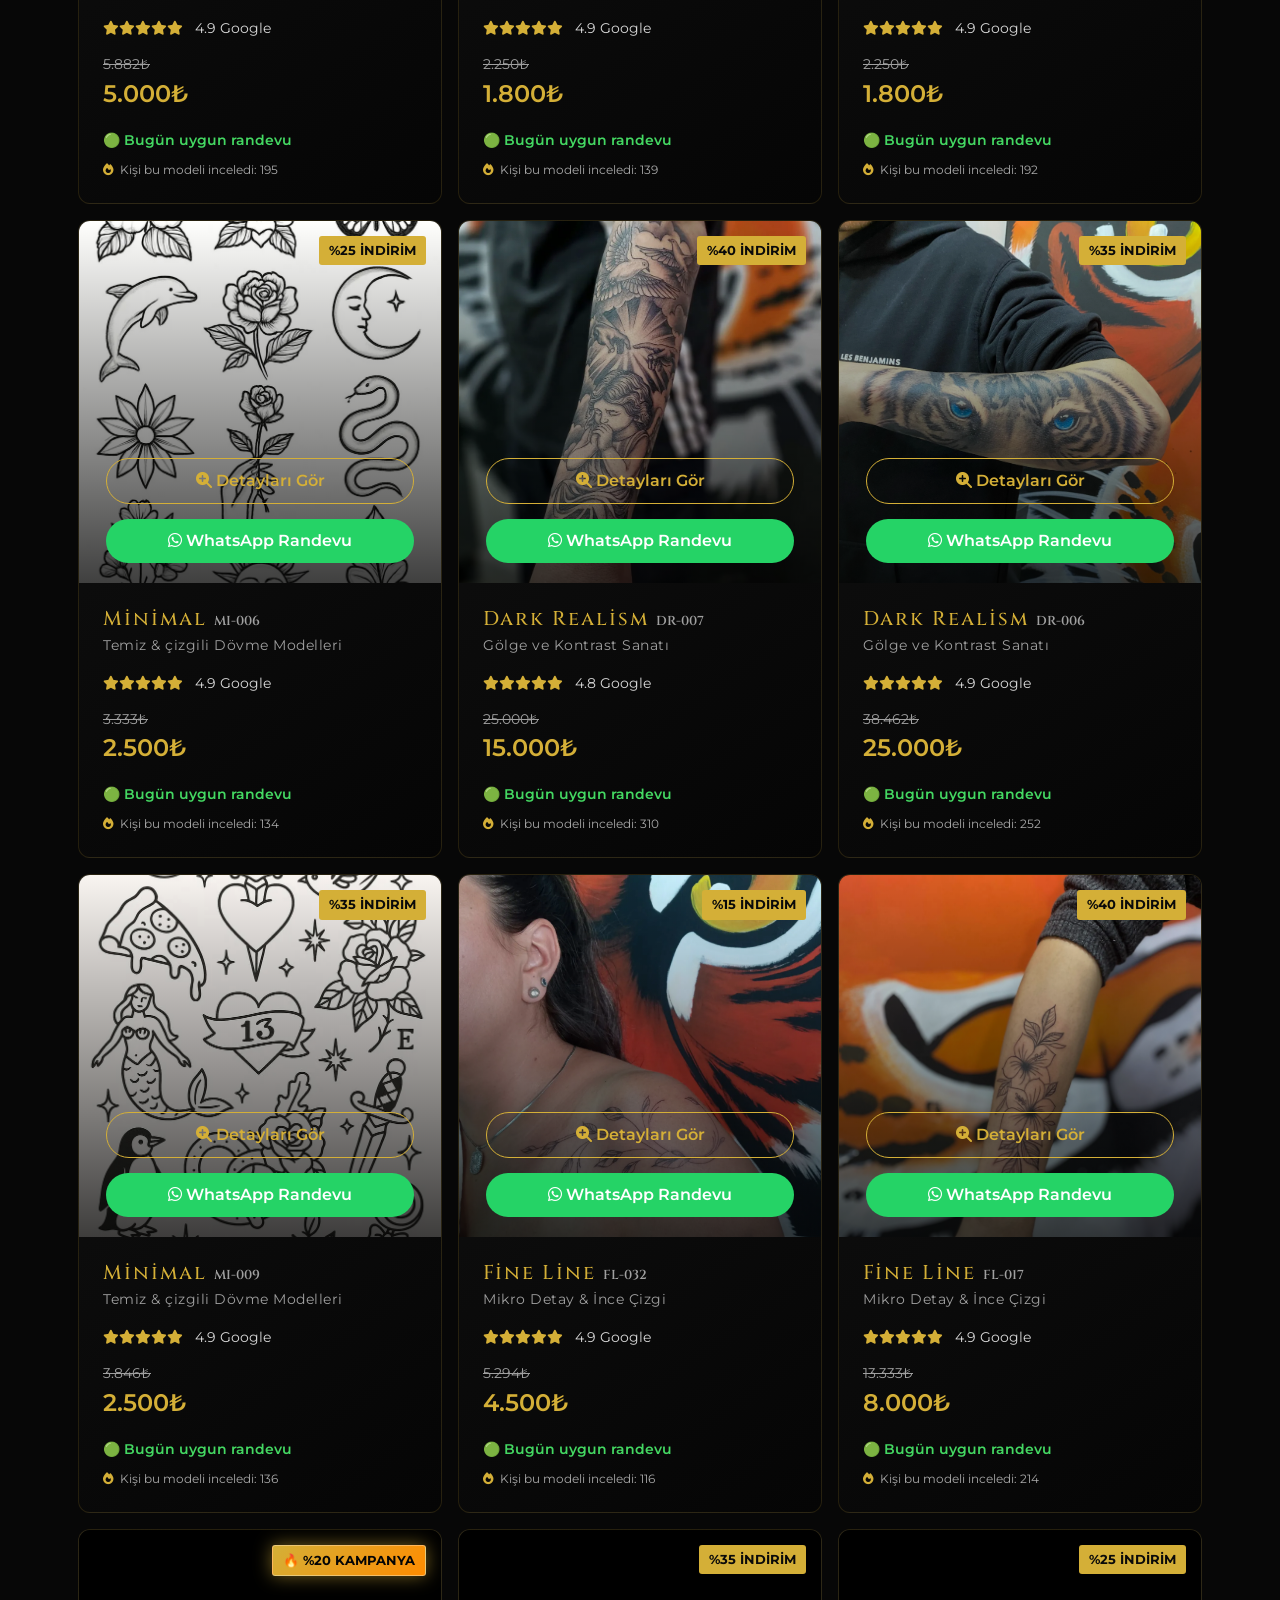
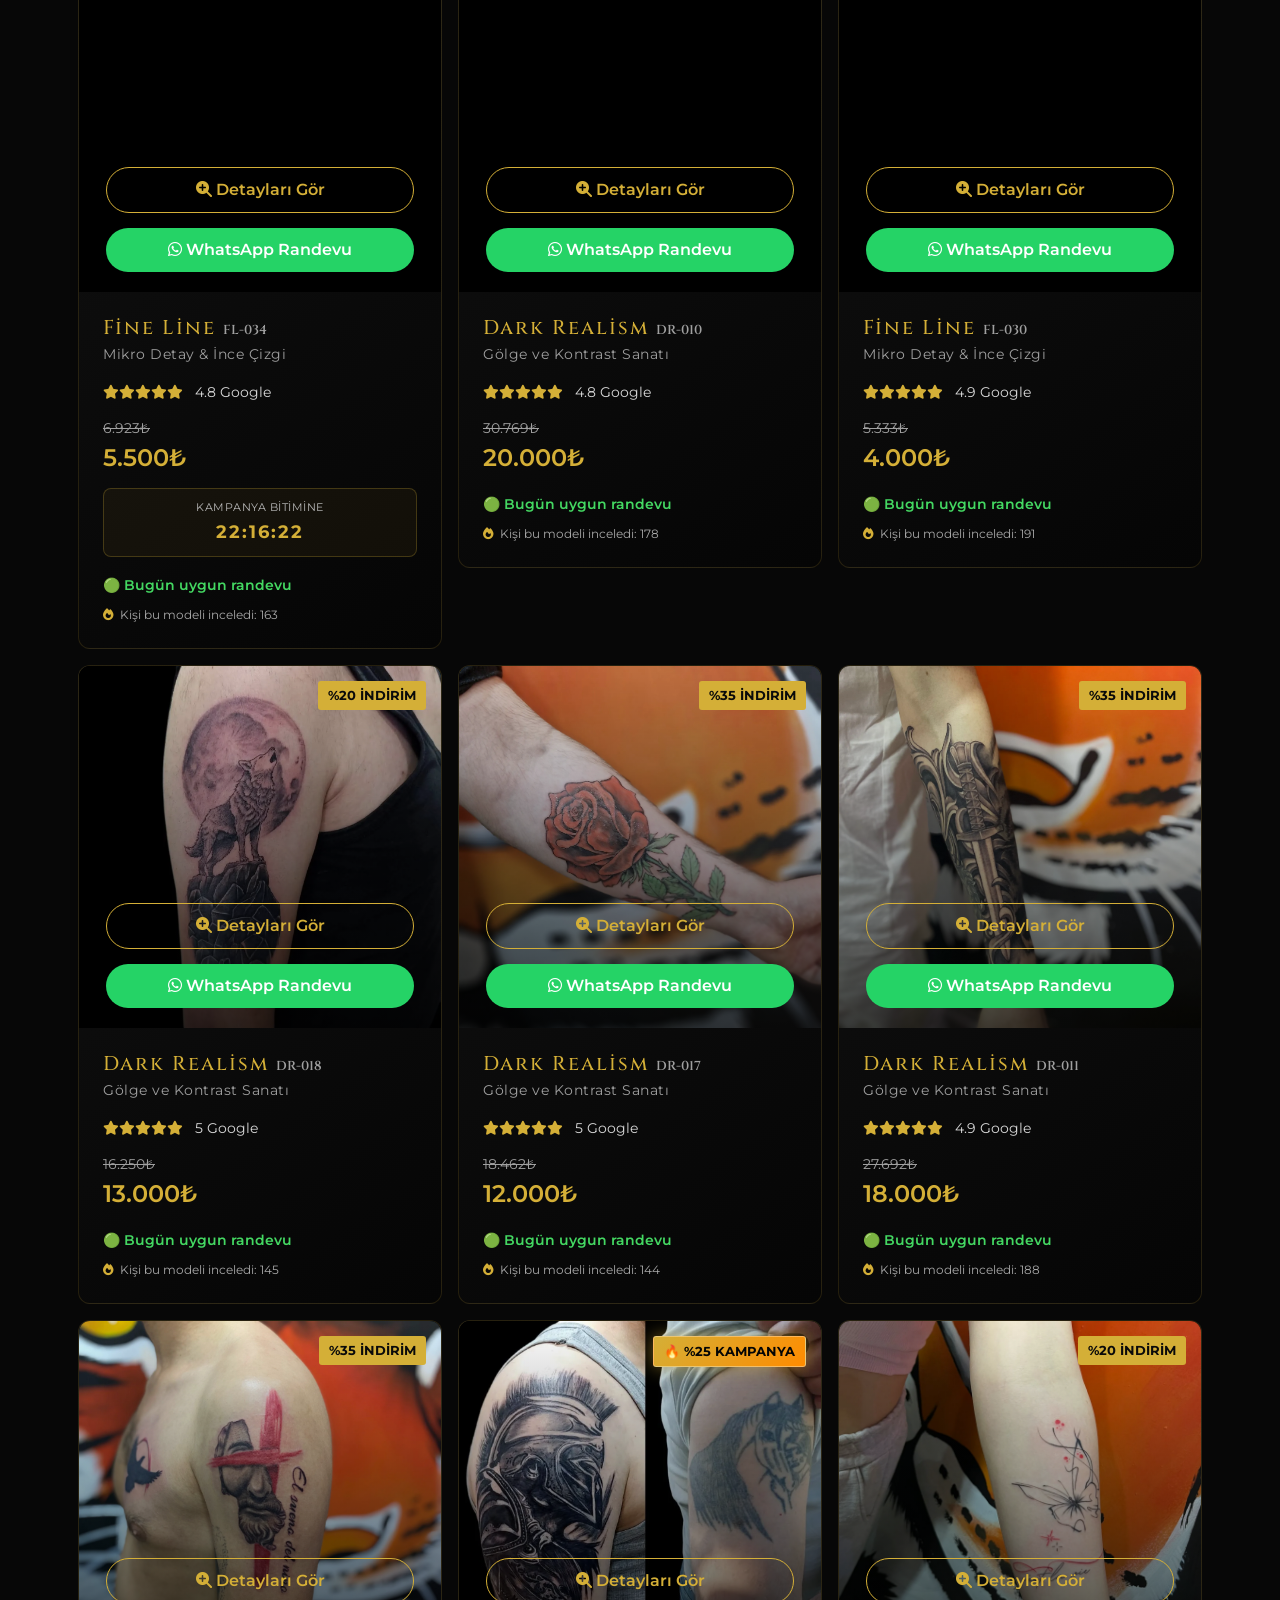
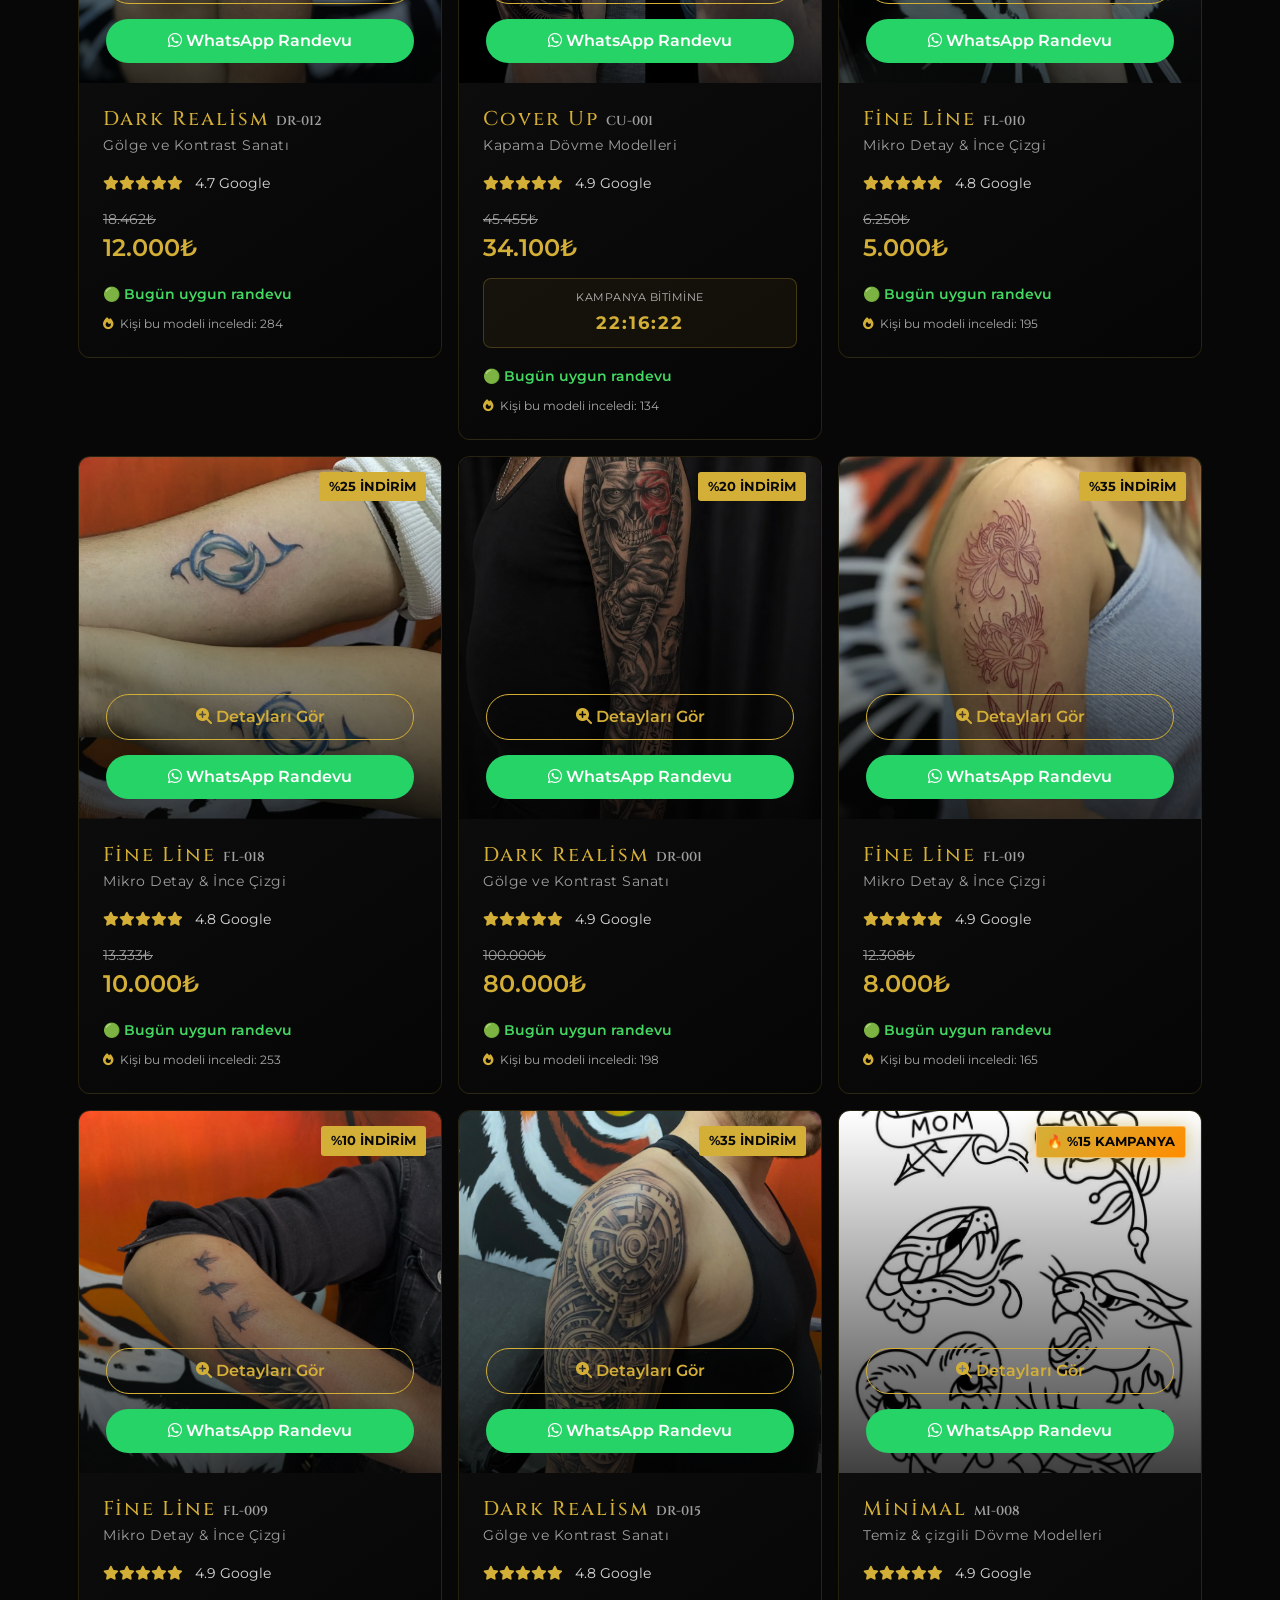
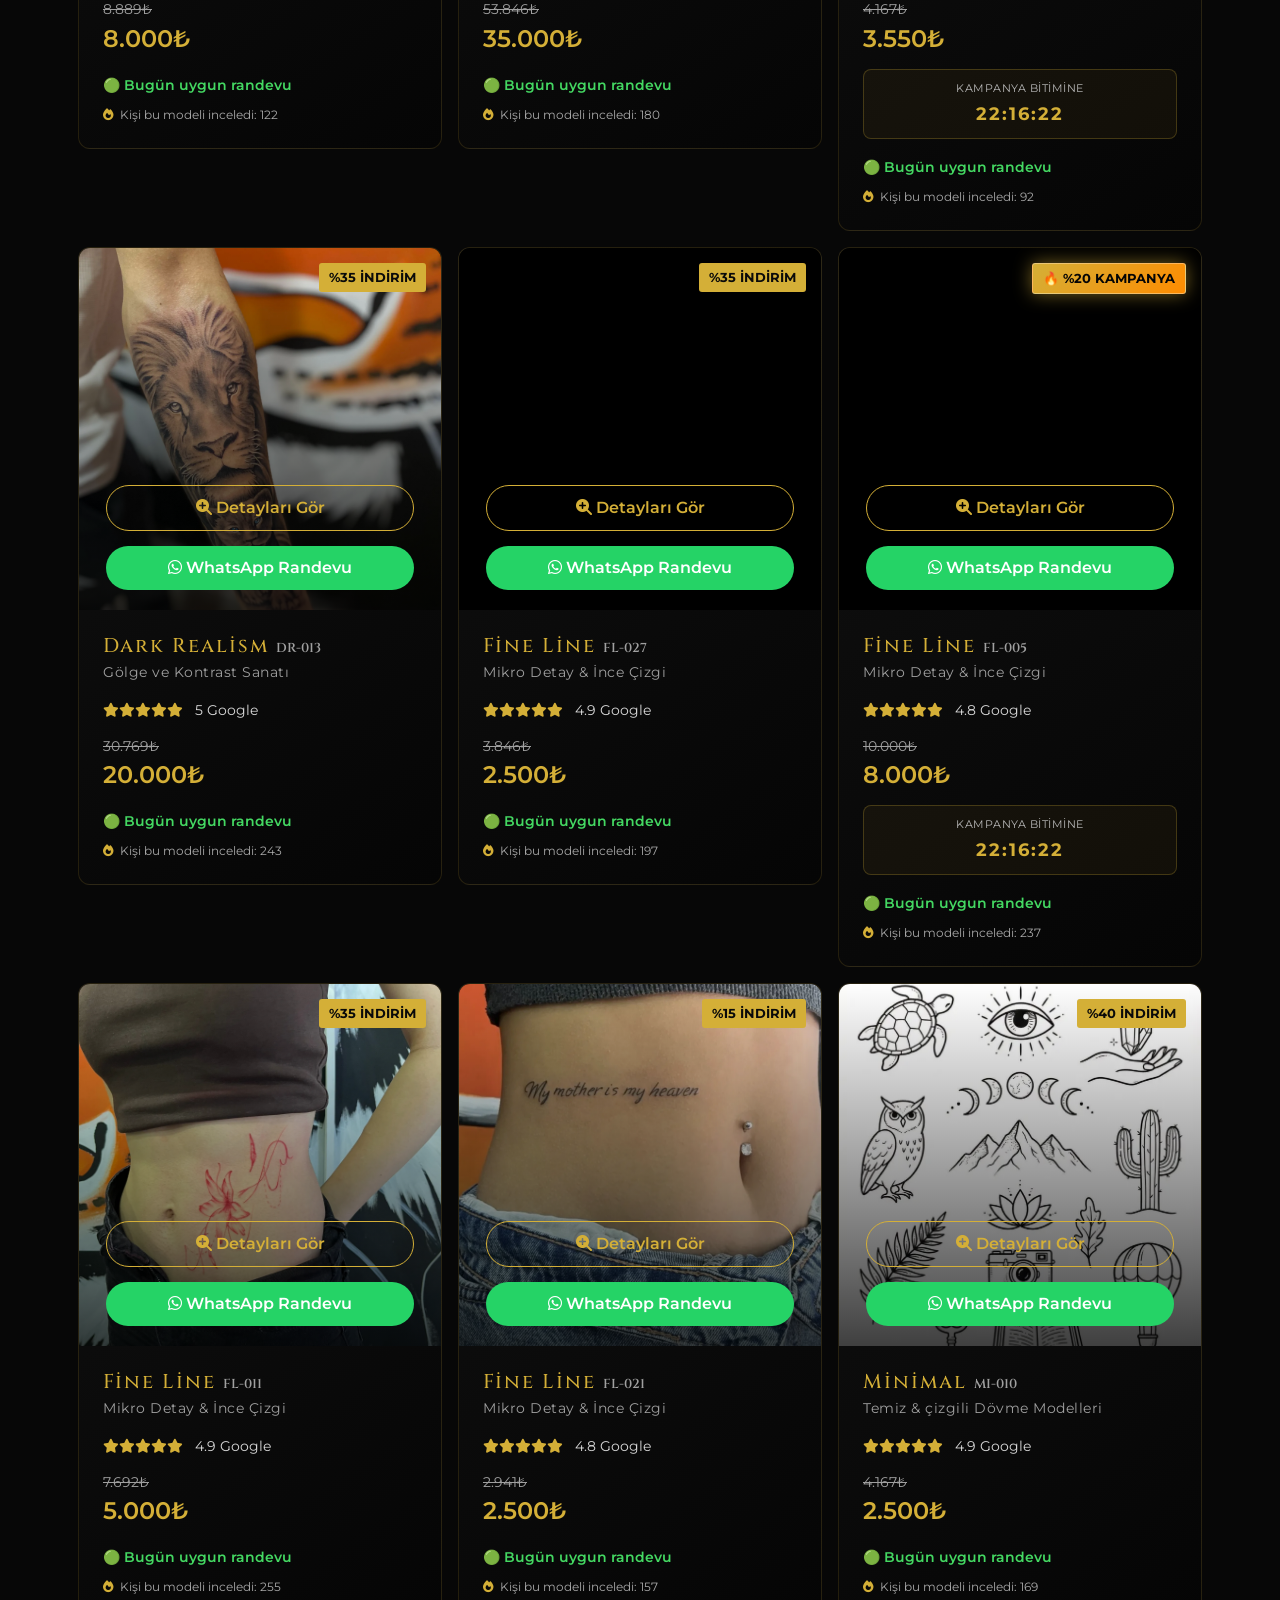
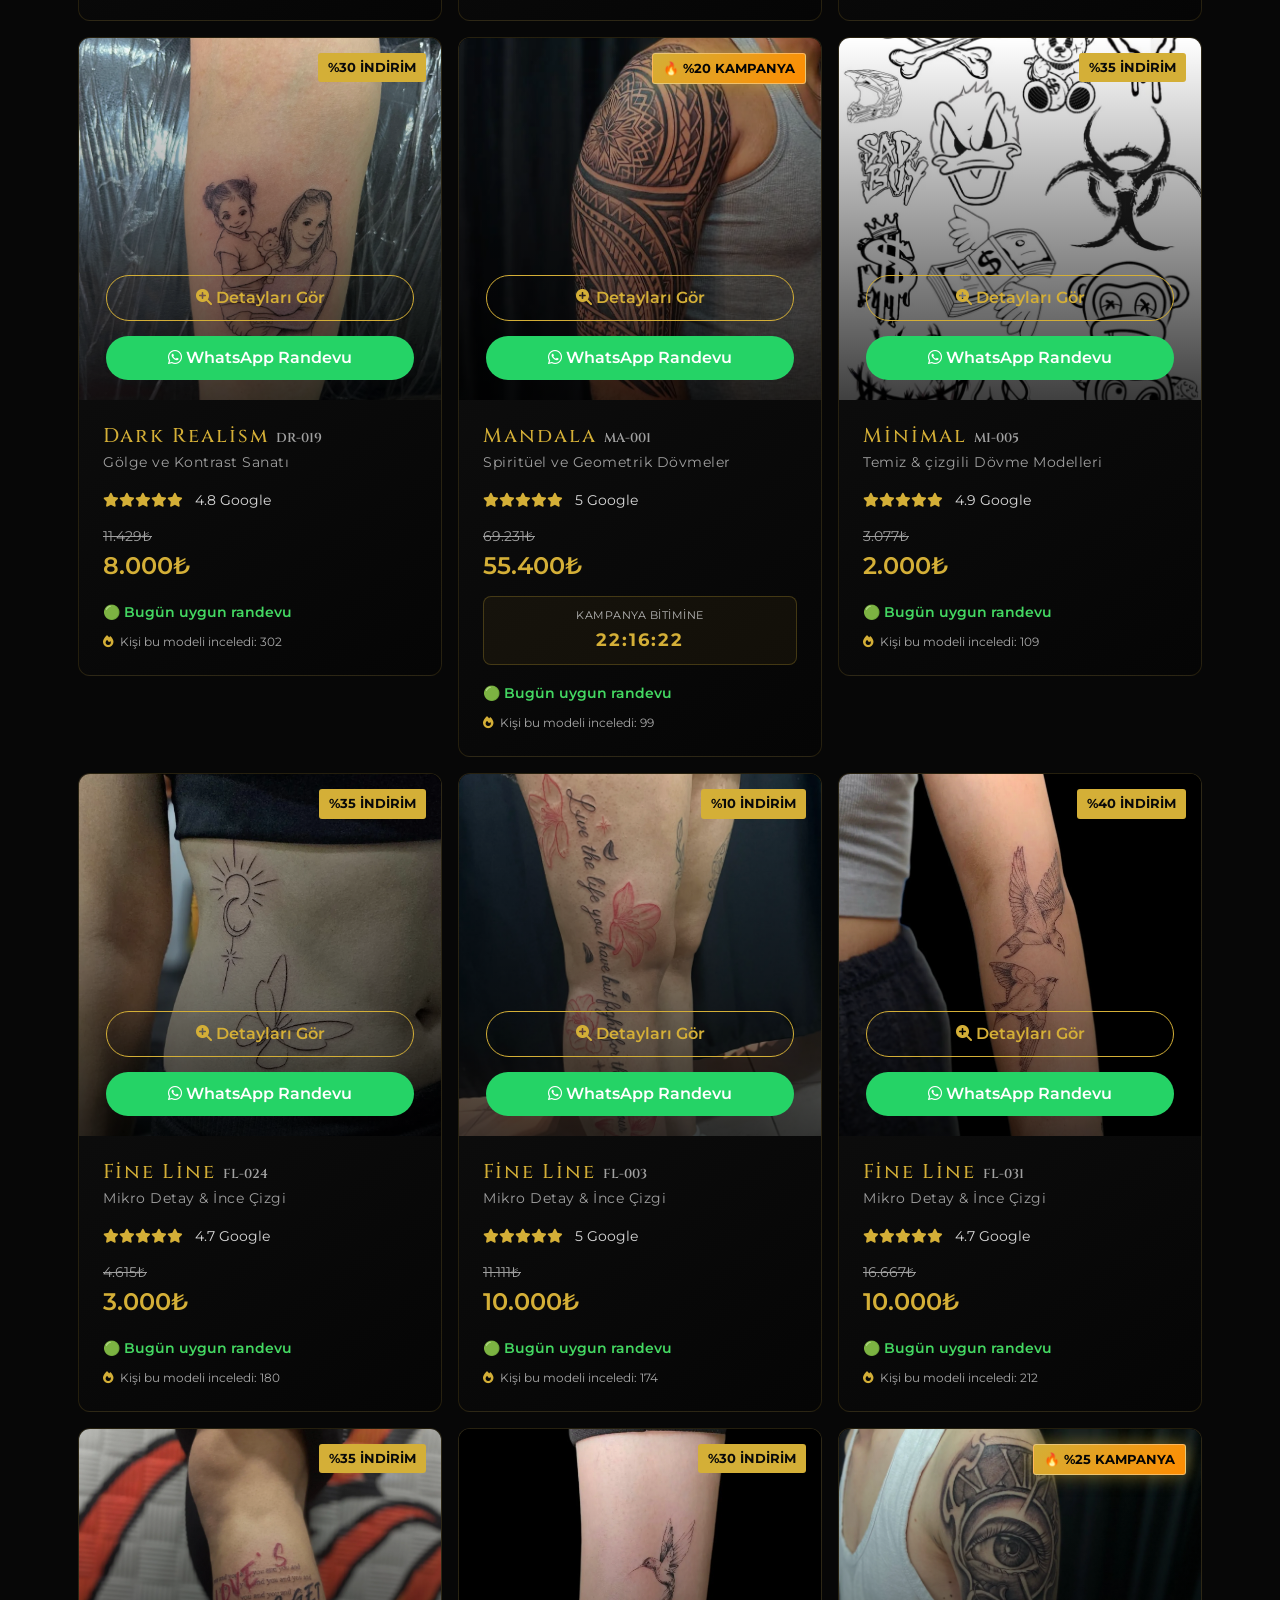
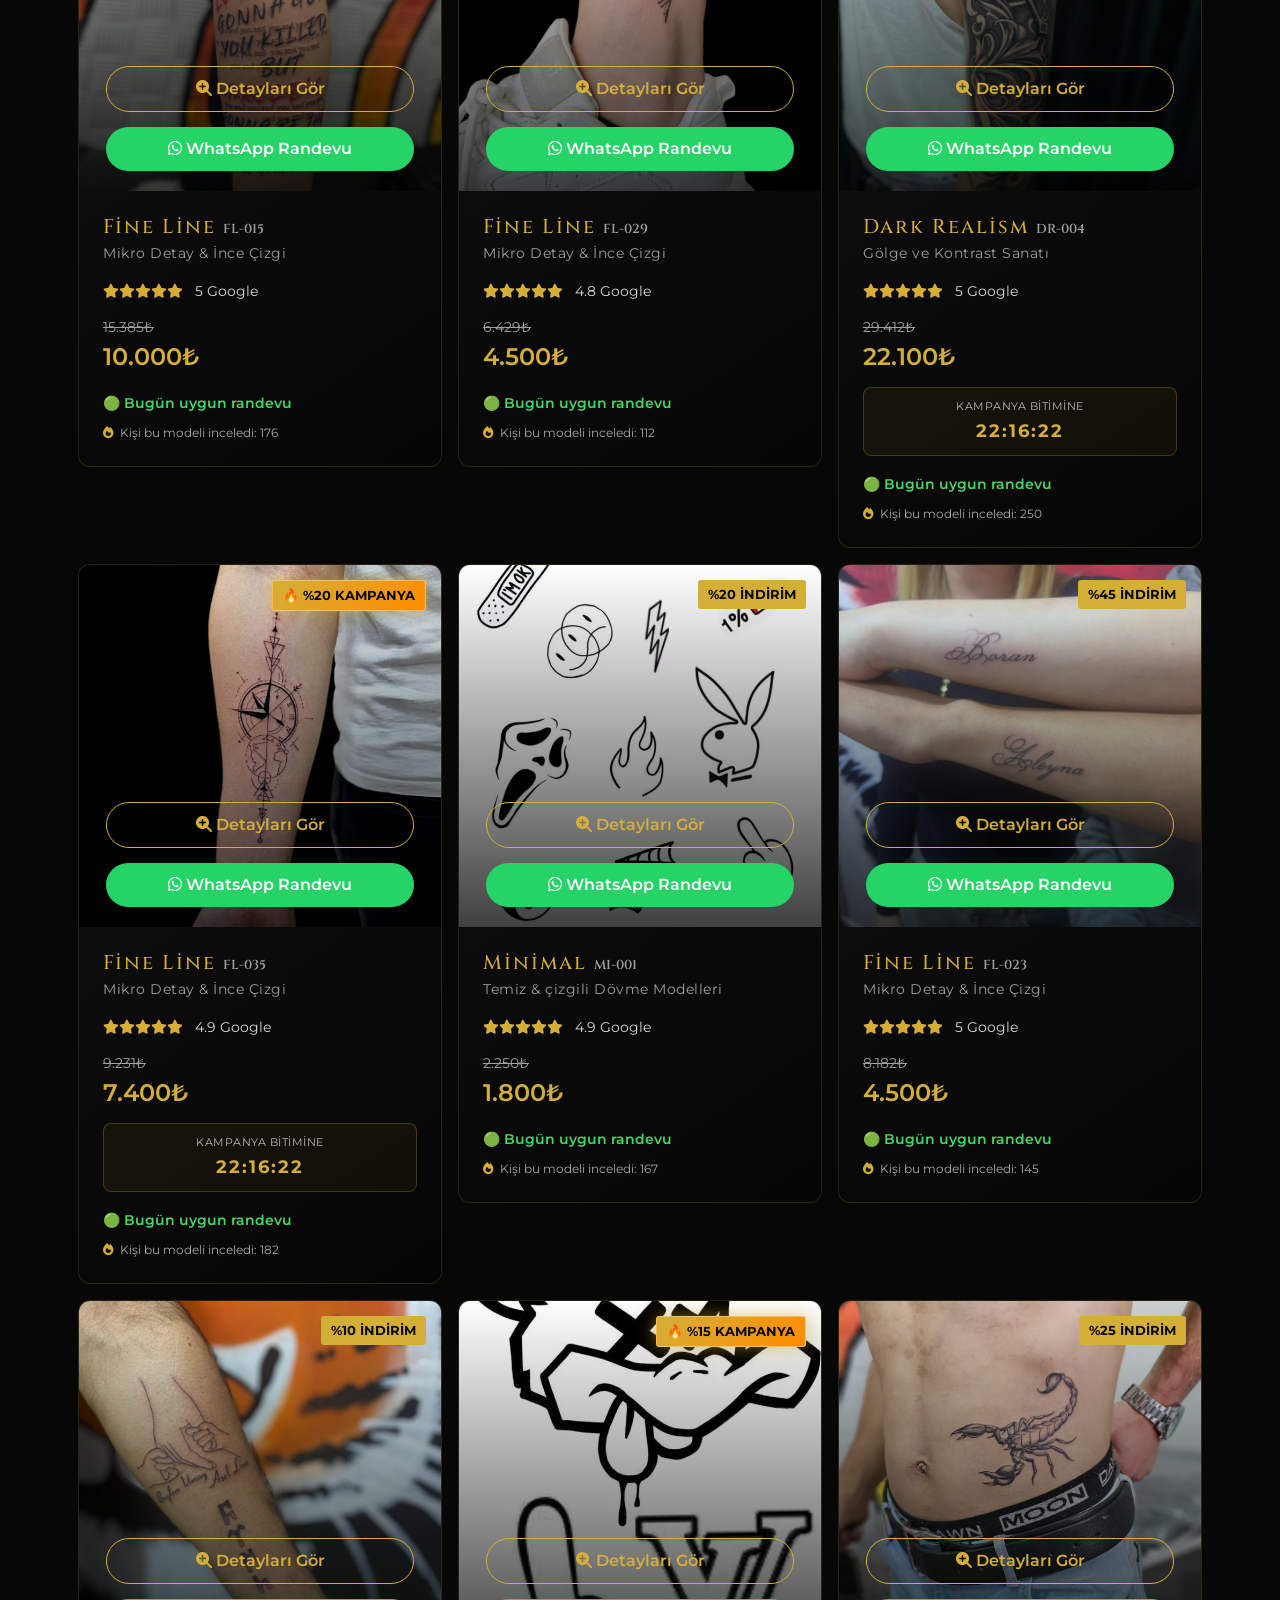
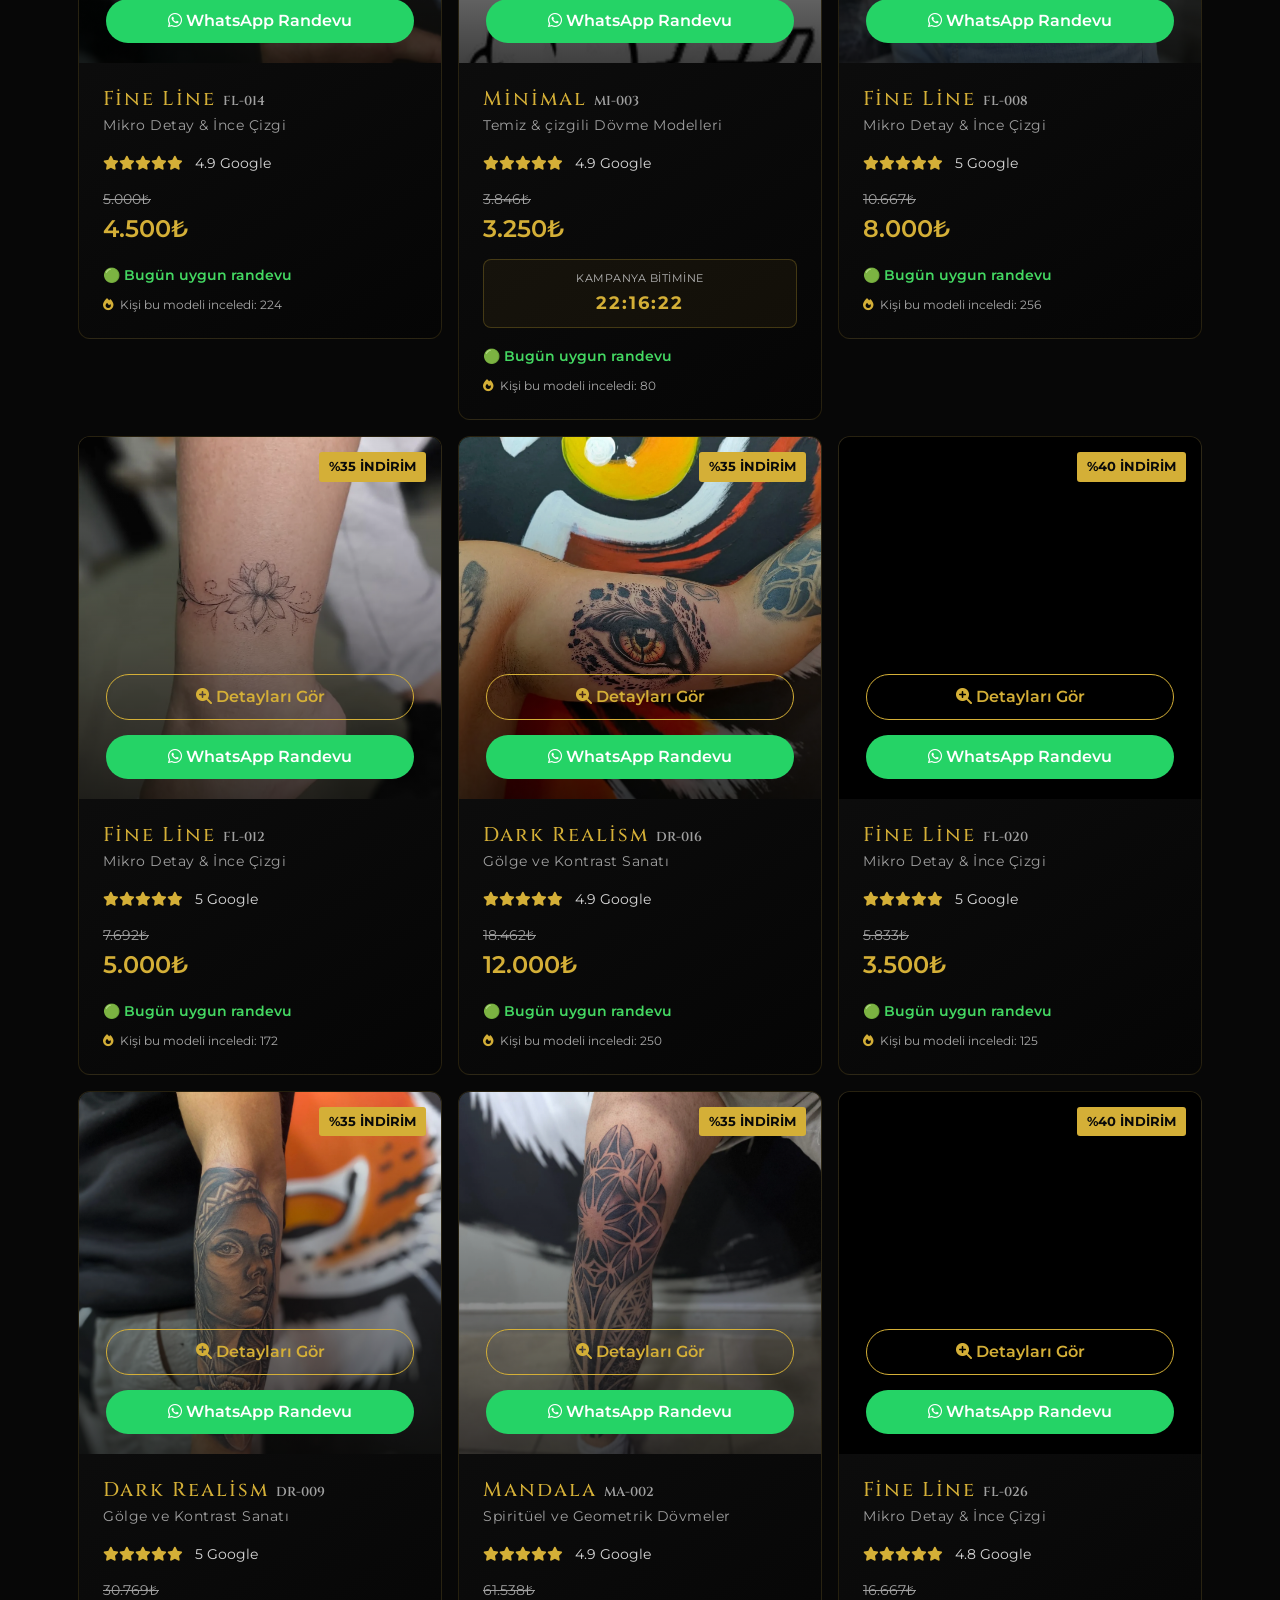
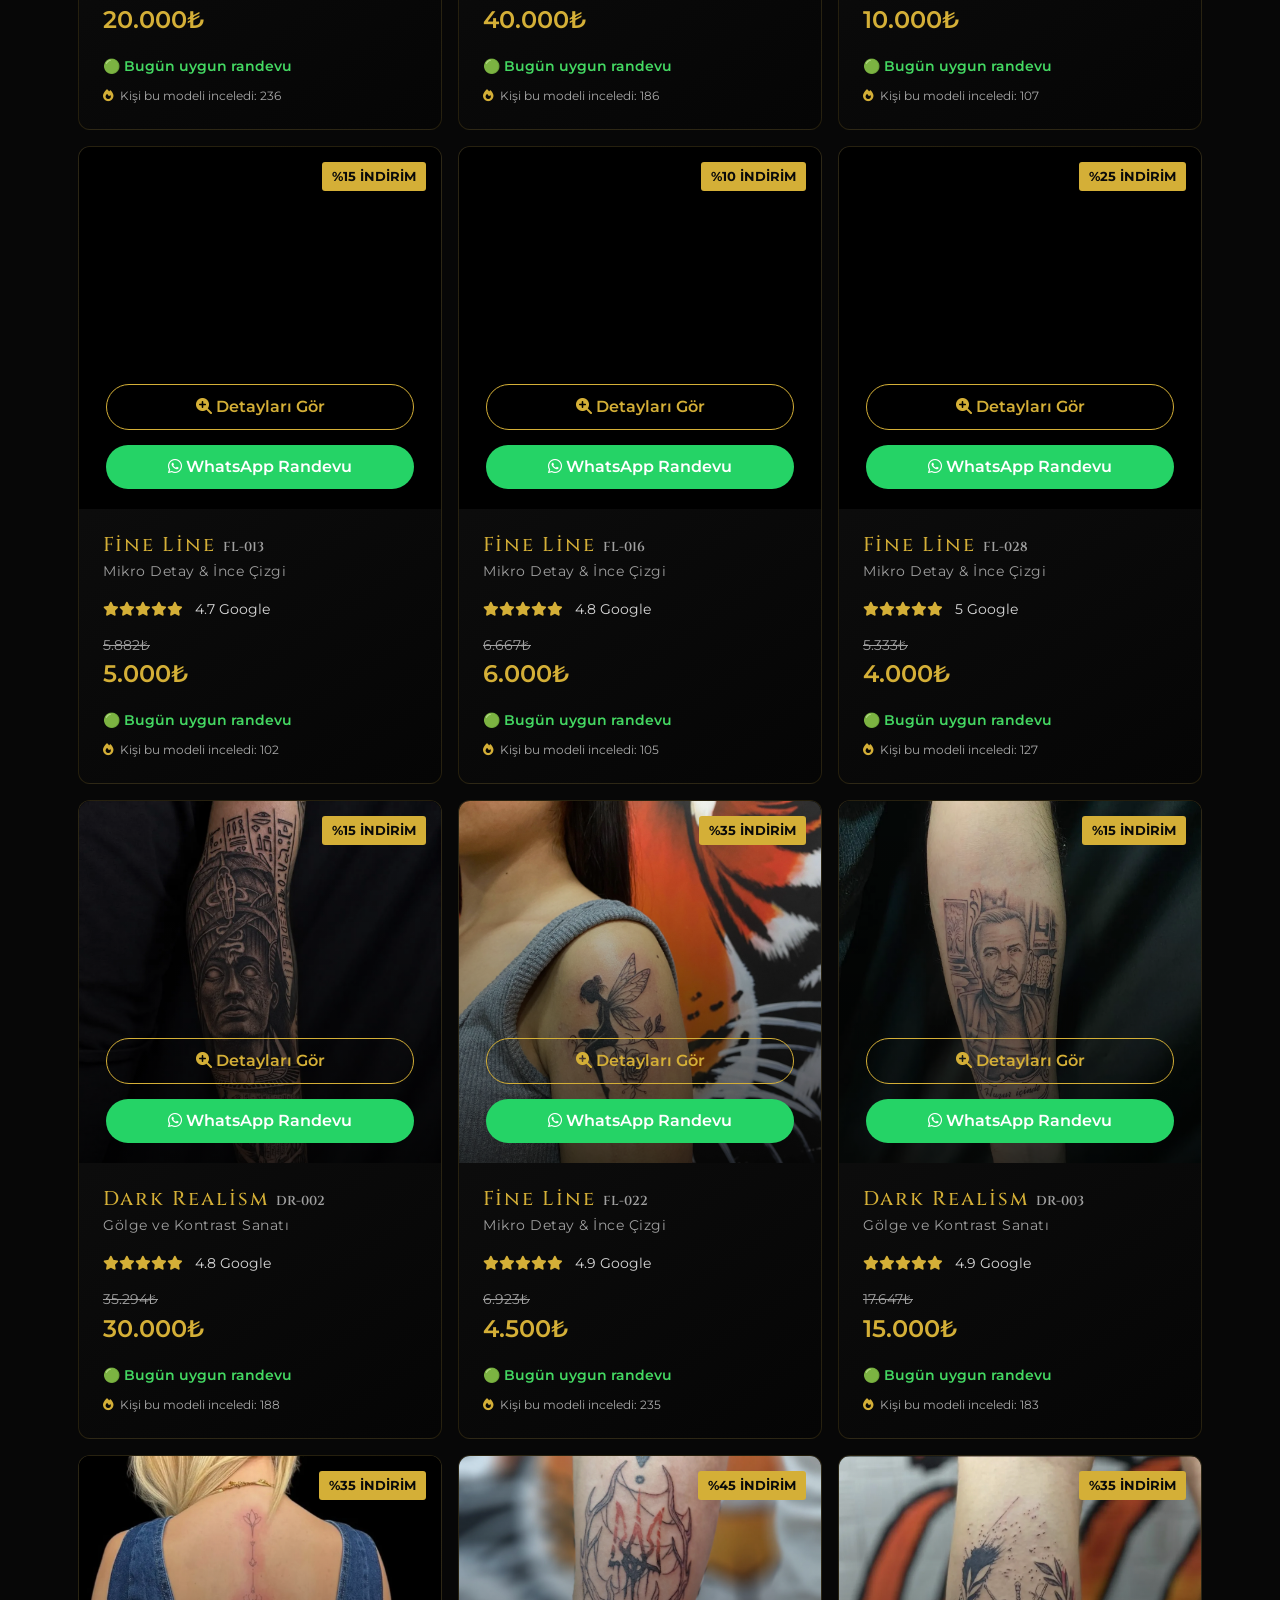
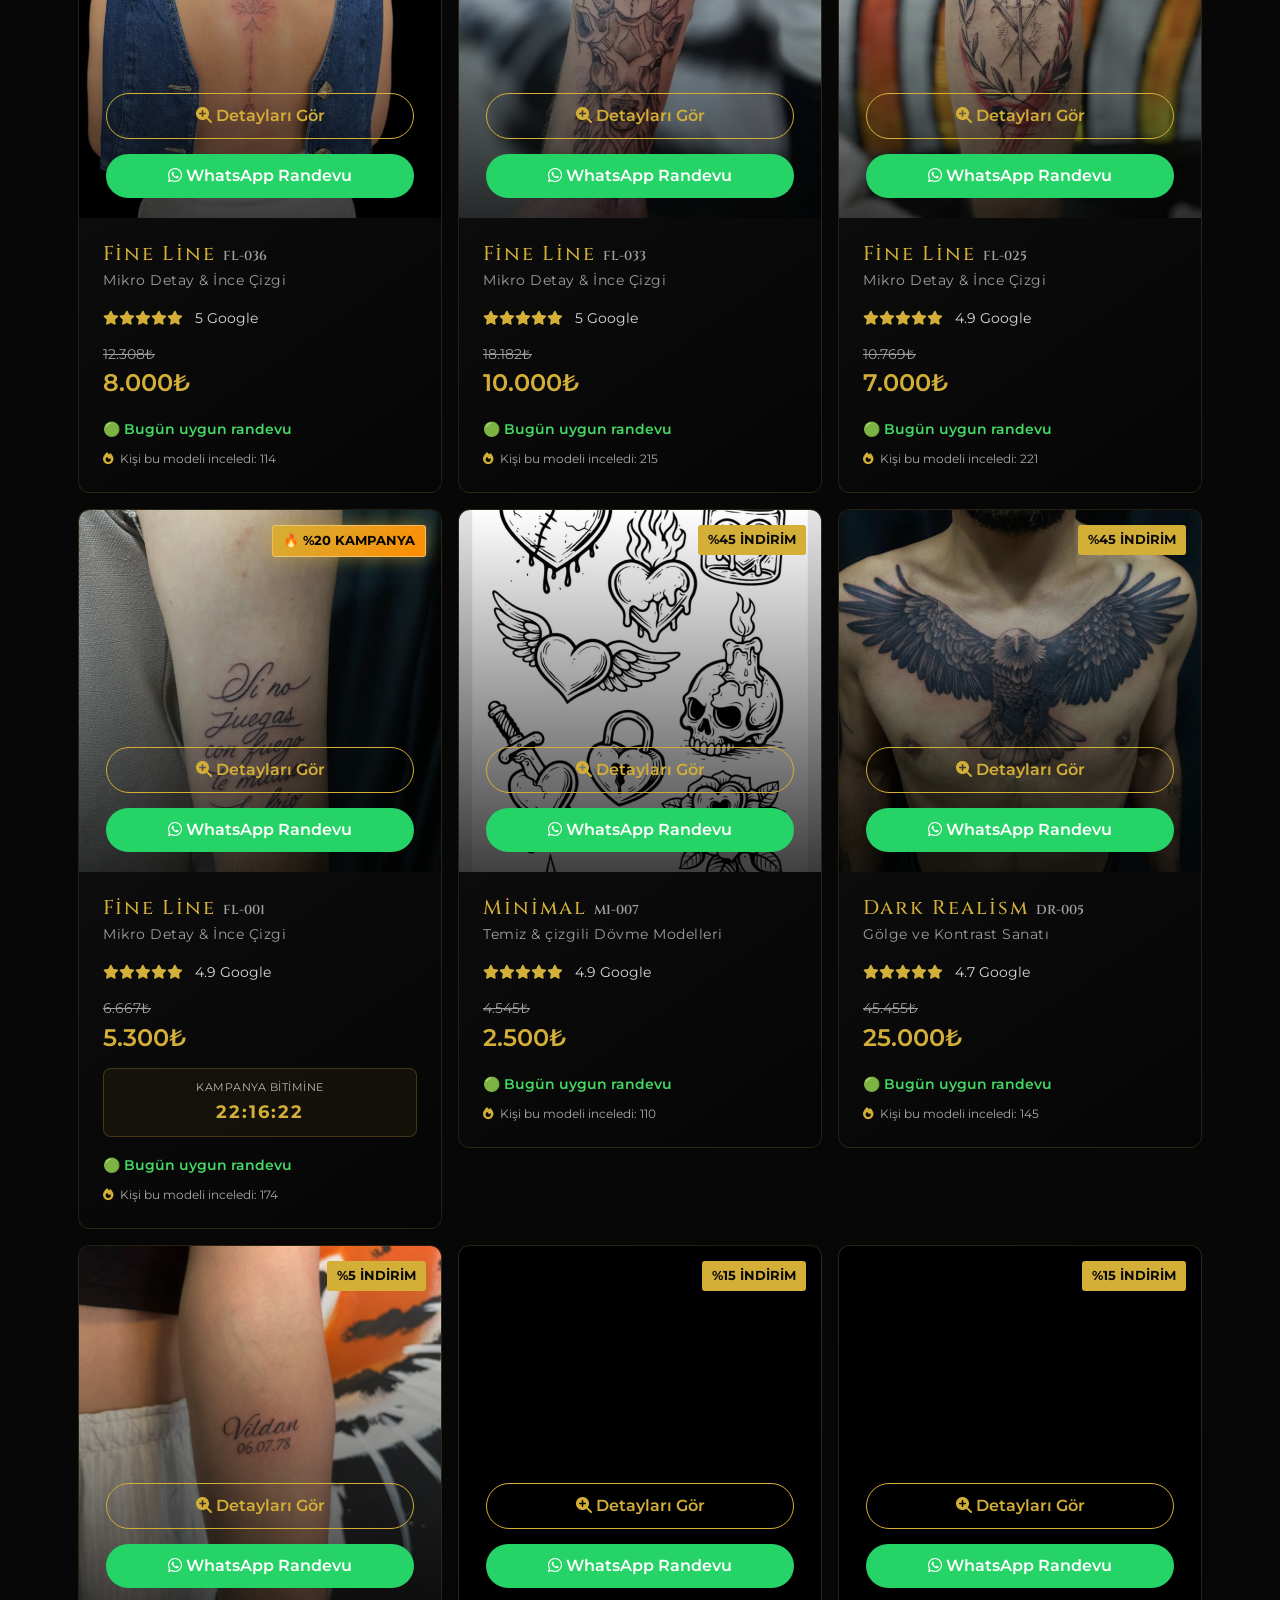
==== commit 89133fe3: "Add files via upload" ====
--- a/index.html
+++ b/index.html
@@ -380,6 +380,10 @@
         <i class="fas fa-wand-magic-sparkles"></i>
     </button>
 
+    <button type="button" id="giftFloatBtn" class="gift-float-btn" title="Haftalık Hediye Dövme">
+        <i class="fas fa-gift"></i>
+    </button>
+
     <div class="modal fade" id="lightboxModal" tabindex="-1">
 
     <div class="modal-dialog modal-dialog-centered modal-xl">
@@ -597,6 +601,85 @@
                 </div>
 
                 <div id="aiDesignError" class="text-gold small mt-3" style="display:none;"></div>
+            </div>
+        </div>
+    </div>
+</div>
+
+<!-- Haftalık Hediye Dövme Penceresi -->
+<div class="modal fade" id="giftModal" tabindex="-1">
+    <div class="modal-dialog modal-dialog-centered">
+        <div class="modal-content premium-modal" style="padding: 20px;">
+            <button
+                type="button"
+                class="btn-close btn-close-white"
+                data-bs-dismiss="modal"
+                style="position:absolute; top:16px; right:16px; z-index:10;">
+            </button>
+
+            <div class="text-center py-3">
+                <div id="giftLoadingState">
+                    <div class="spinner-border text-gold my-4" role="status"></div>
+                    <p class="text-white">Yükleniyor...</p>
+                </div>
+
+                <div id="giftContentState" style="display:none;">
+                    <div class="premium-card mb-3" style="max-width: 320px; margin: 0 auto;">
+                        <div class="card-img-wrapper">
+                            <img id="giftImage" src="" alt="Haftalık hediye dövme" class="tattoo-image">
+                        </div>
+                        <div class="p-3">
+                            <h5 class="text-gold mb-2" id="giftTitle"></h5>
+                            <p class="mb-1">
+                                <span class="text-muted text-decoration-line-through" id="giftOldPrice"></span>
+                            </p>
+                            <p class="mb-0" style="font-size: 1.4rem; font-weight: 700;">
+                                🎉🎉🎉 <span class="text-gold">HEDİYE</span> 🎉🎉🎉
+                            </p>
+                        </div>
+                    </div>
+
+                    <div id="giftAvailableArea">
+                        <div class="search-box mb-3 text-start">
+                            <i class="fas fa-user text-gold"></i>
+                            <input
+                                type="text"
+                                id="giftName"
+                                class="form-control premium-input"
+                                placeholder="Adın Soyadın">
+                        </div>
+                        <div class="search-box mb-3 text-start">
+                            <i class="fab fa-whatsapp text-gold"></i>
+                            <input
+                                type="tel"
+                                id="giftPhone"
+                                class="form-control premium-input"
+                                placeholder="Telefon numaran (05XX XXX XX XX)">
+                        </div>
+                        <button type="button" id="giftClaimBtn" class="btn btn-gold">
+                            <i class="fas fa-gift"></i> AL
+                        </button>
+                    </div>
+
+                    <div id="giftClaimedArea" style="display:none;">
+                        <p class="text-white">
+                            Bu haftaki hediye dövme <strong class="text-gold">başka bir talihli</strong> tarafından alındı.
+                            Gelecek hafta tekrar dene!
+                        </p>
+                    </div>
+
+                    <div id="giftSuccessArea" style="display:none;">
+                        <p class="text-gold">
+                            <i class="fas fa-check-circle"></i> Tebrikler, hediyeni kazandın!
+                        </p>
+                        <p class="text-white small">
+                            Bilgilerin stüdyomuza iletildi, randevunu ayarlamak için en kısa sürede
+                            seninle iletişime geçeceğiz.
+                        </p>
+                    </div>
+
+                    <div id="giftErrorArea" class="text-gold small mt-3" style="display:none;"></div>
+                </div>
             </div>
         </div>
     </div>
--- a/style.css
+++ b/style.css
@@ -1770,3 +1770,48 @@
         margin: 0 3px 8px 0;
     }
 }
+
+/* ========================= */
+/* YÜZEN (SÜRÜKLENEBİLİR) HEDİYE BUTONU */
+/* ========================= */
+
+.gift-float-btn {
+    position: fixed;
+    bottom: 100px;
+    left: 30px;
+    width: 55px;
+    height: 55px;
+    border-radius: 50%;
+    background: linear-gradient(135deg, #111, #222);
+    border: 2px solid var(--gold);
+    color: var(--gold);
+    display: flex;
+    justify-content: center;
+    align-items: center;
+    font-size: 22px;
+    box-shadow: 0 4px 10px rgba(0,0,0,0.4);
+    z-index: 1000;
+    cursor: grab;
+    touch-action: none;
+    transition: box-shadow 0.2s, transform 0.2s;
+    padding: 0;
+}
+
+.gift-float-btn:hover {
+    box-shadow: 0 0 20px rgba(212,175,55,.5);
+}
+
+.gift-float-btn:active {
+    cursor: grabbing;
+    transform: scale(1.05);
+}
+
+@media (max-width: 576px) {
+    .gift-float-btn {
+        width: 48px;
+        height: 48px;
+        font-size: 18px;
+        bottom: 90px;
+        left: 20px;
+    }
+}
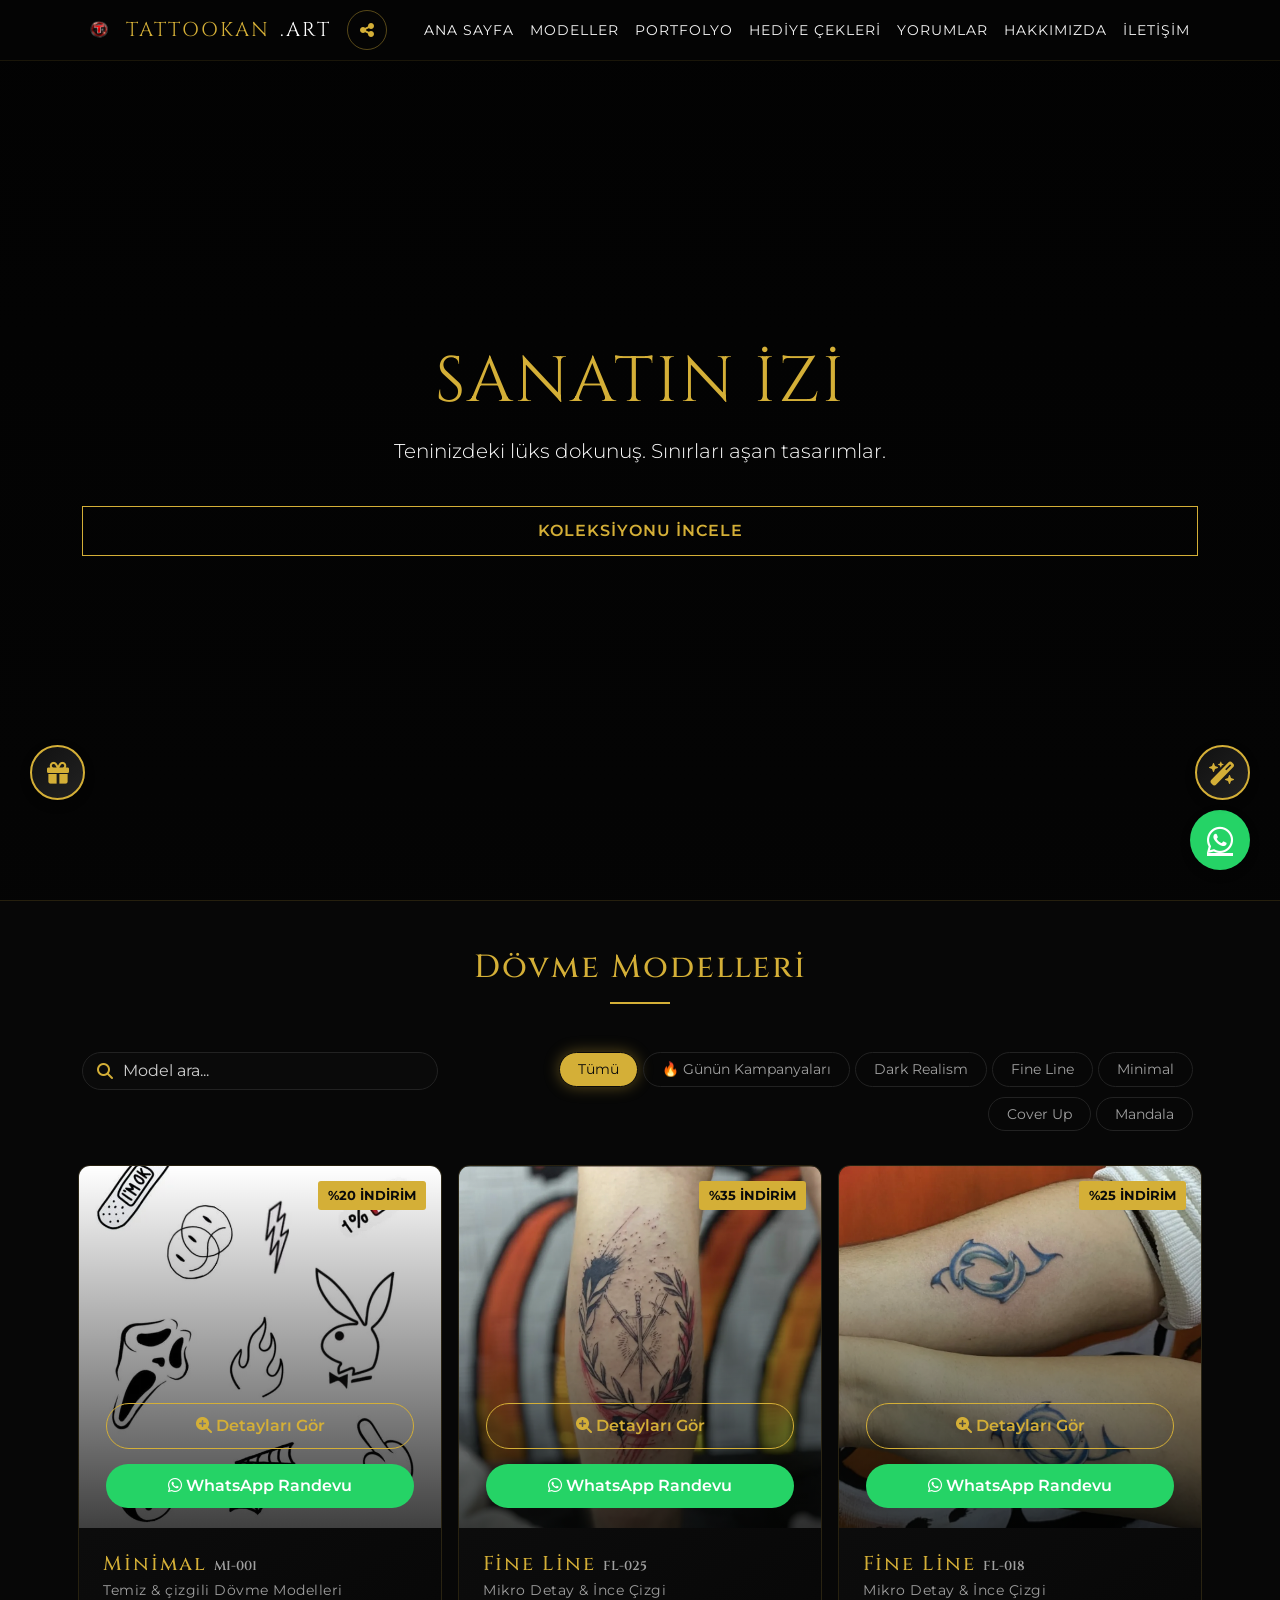
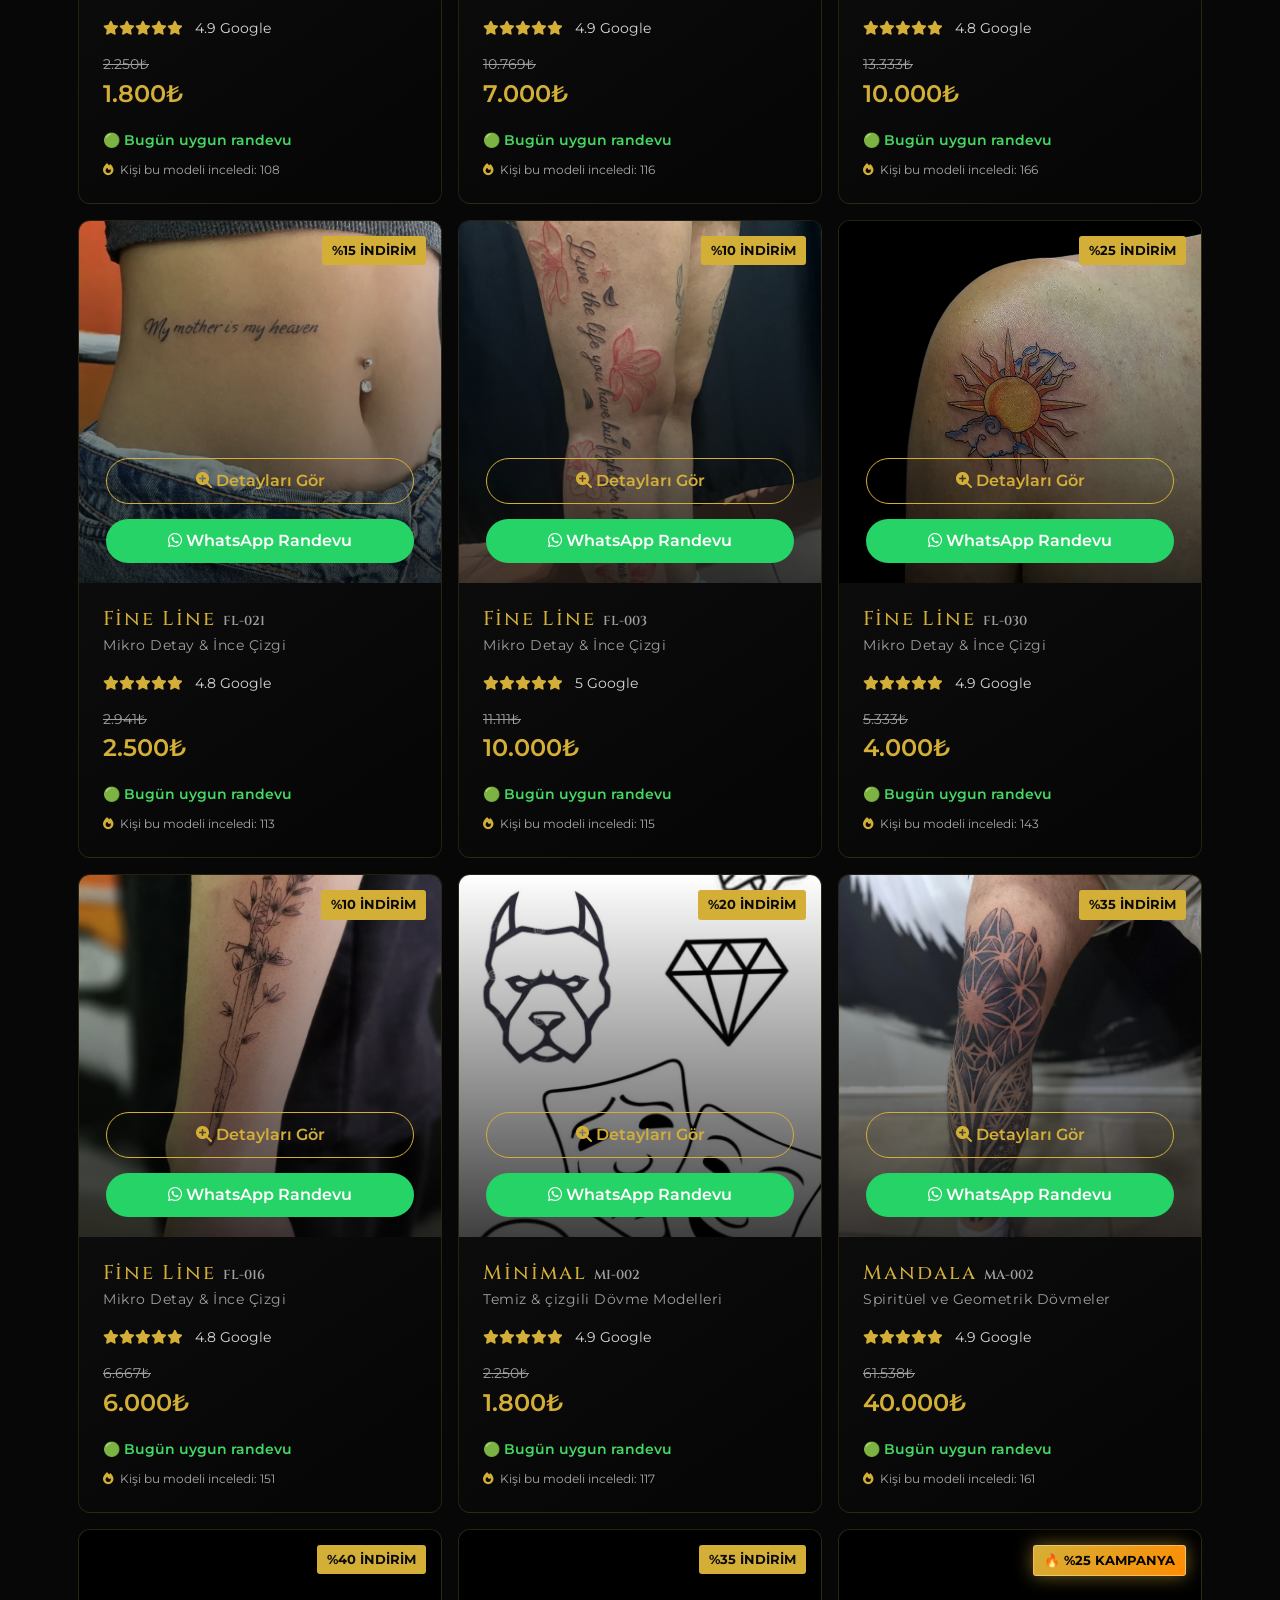
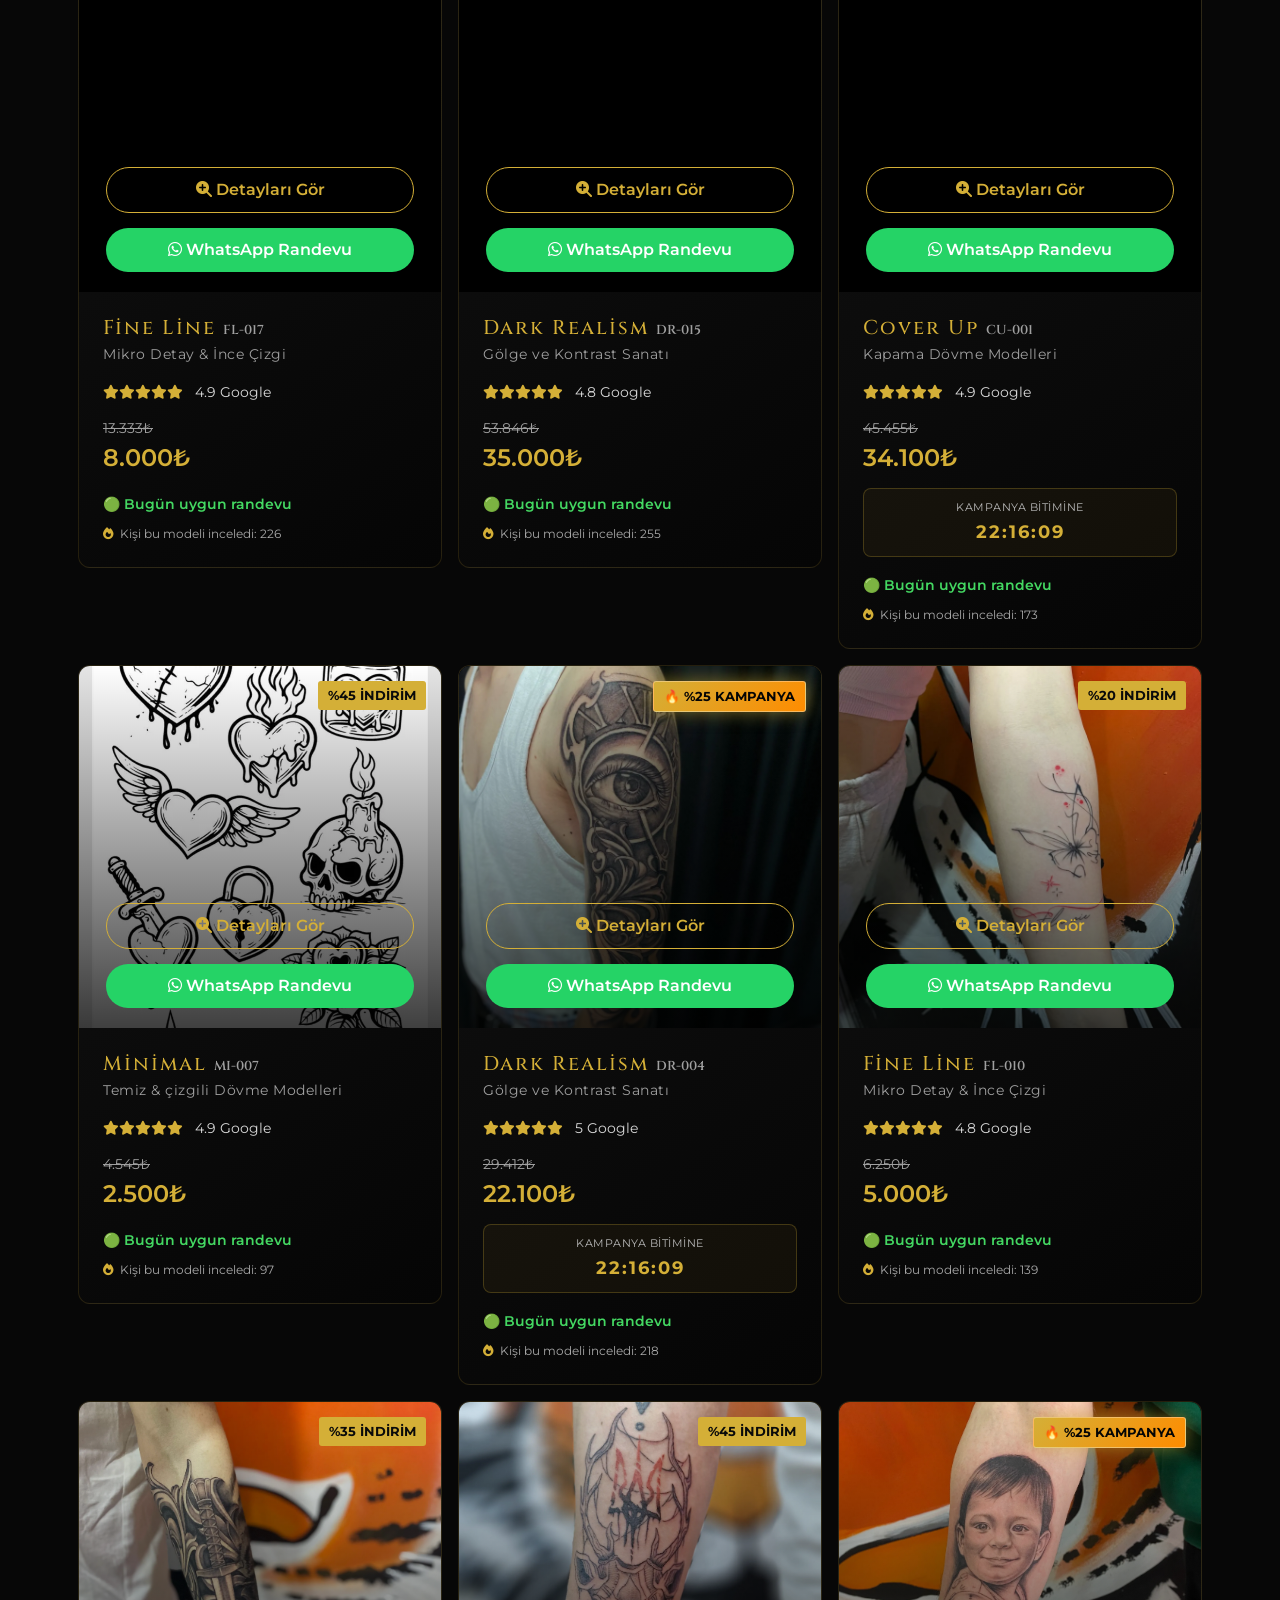
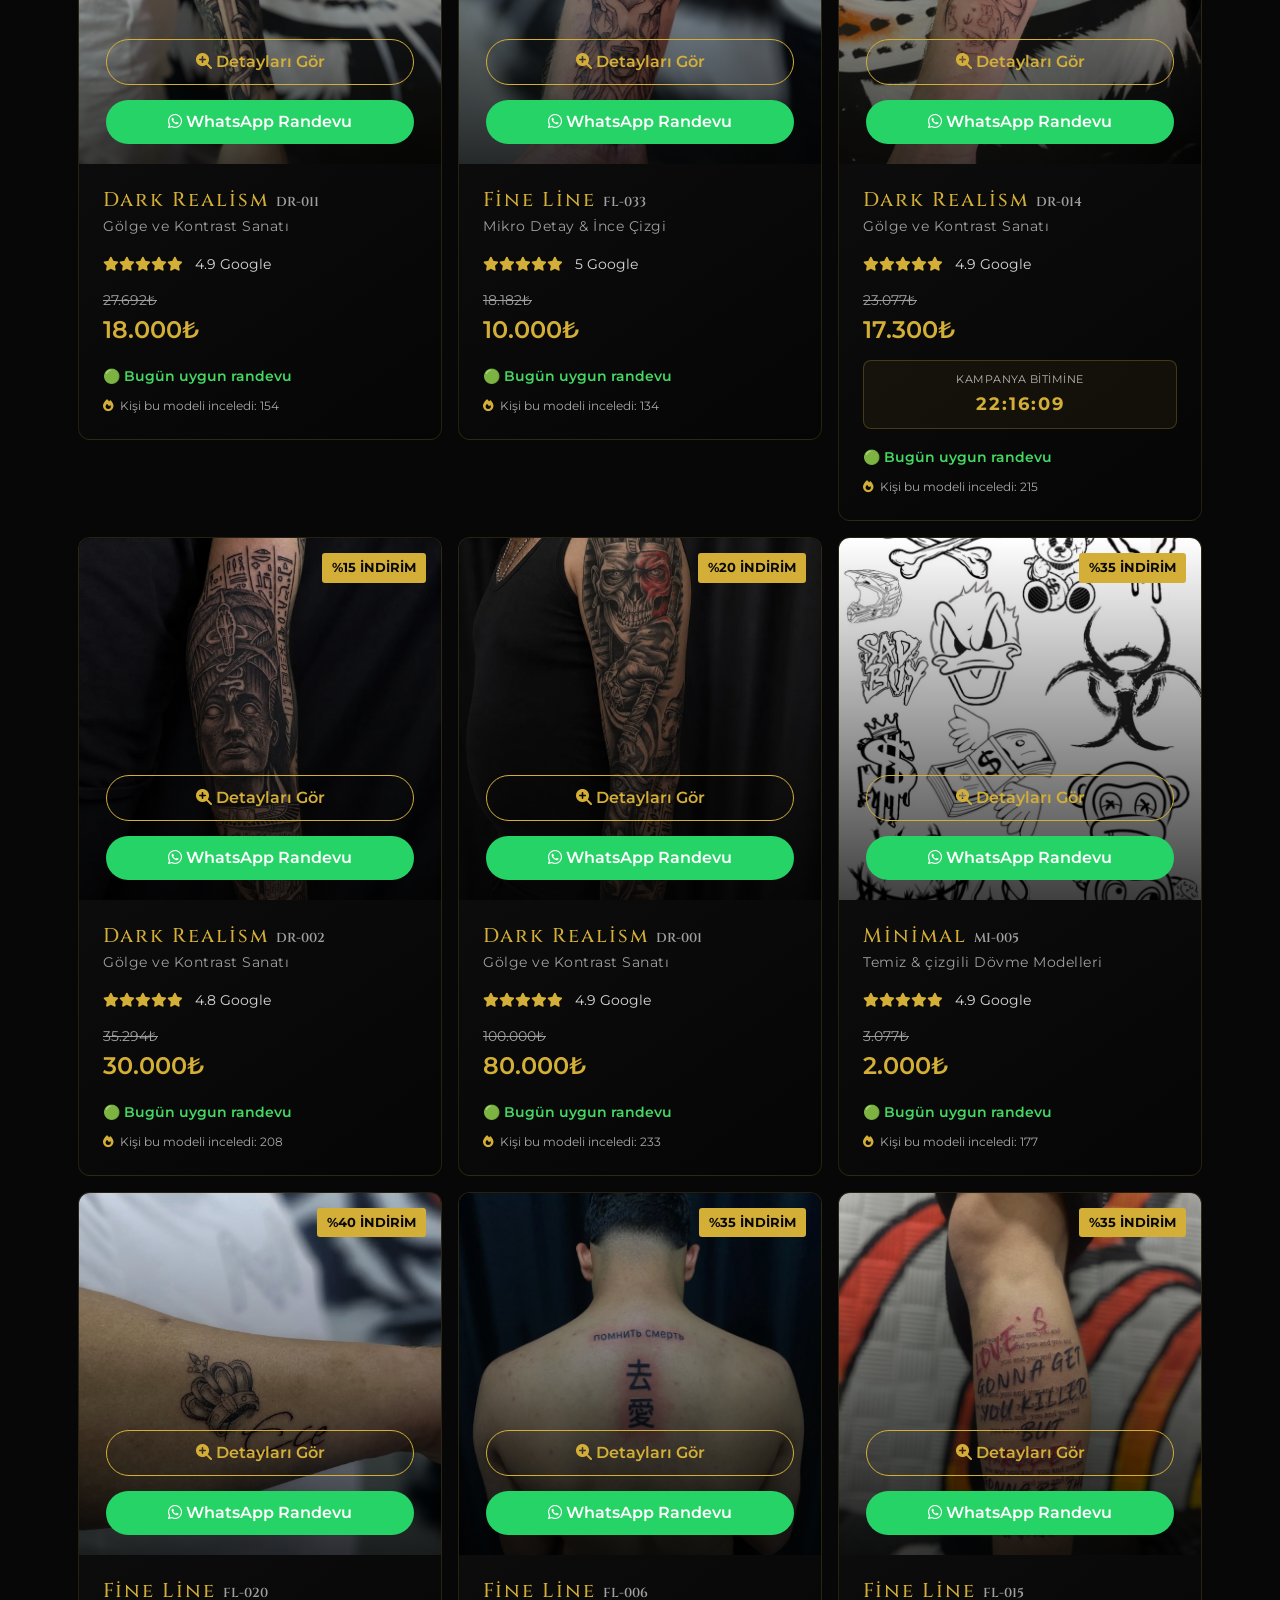
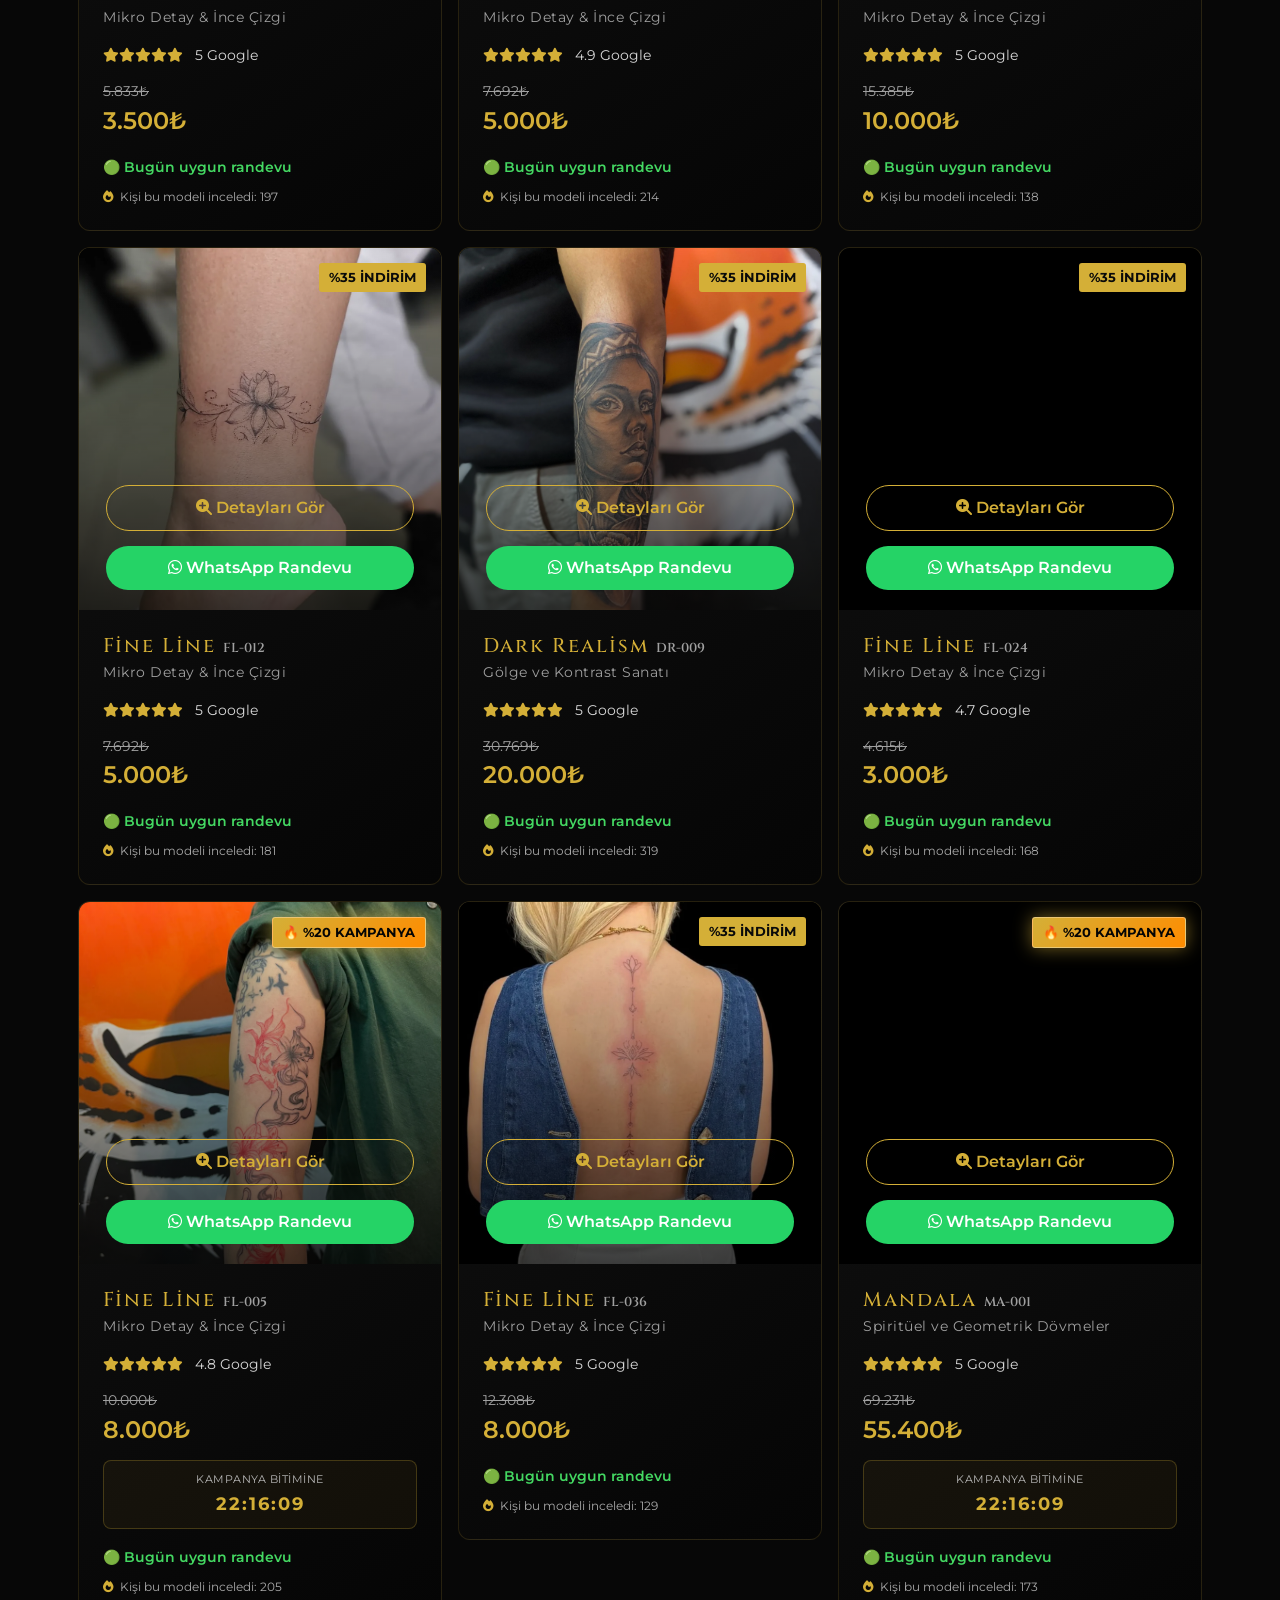
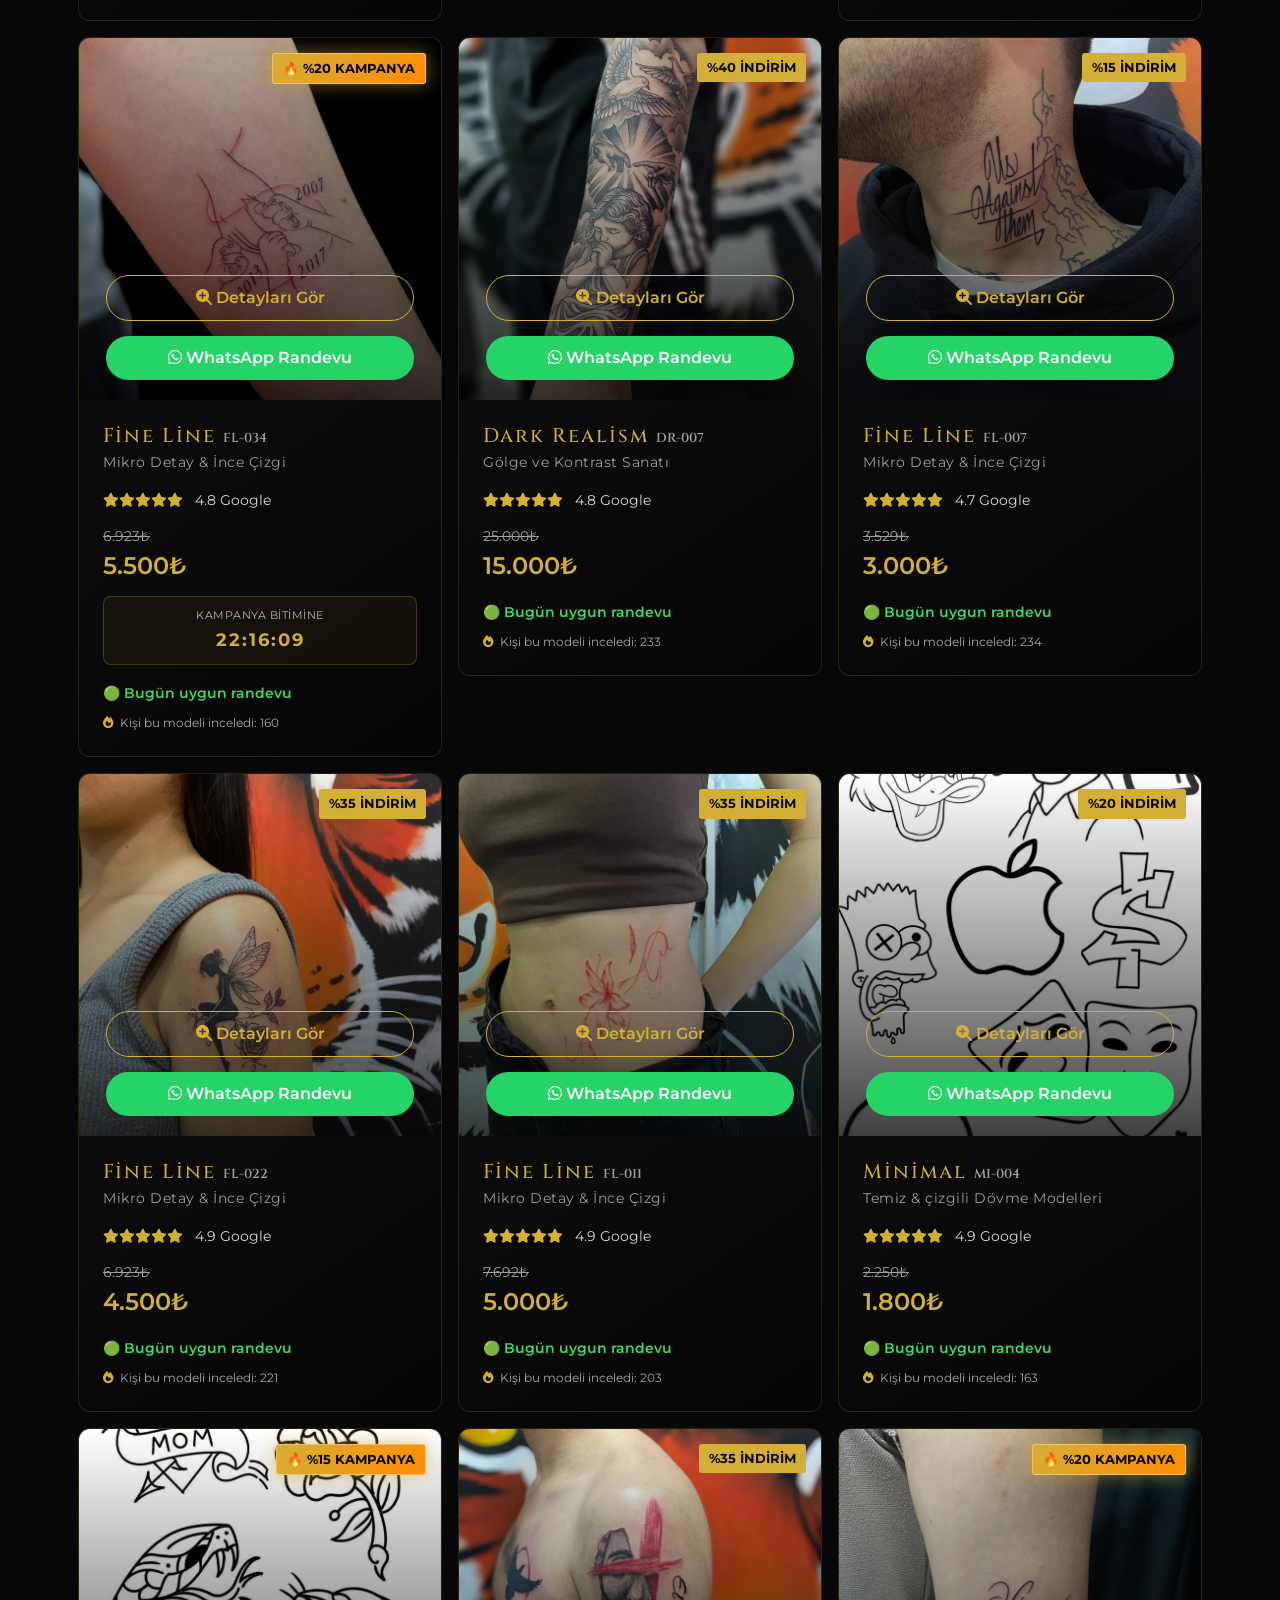
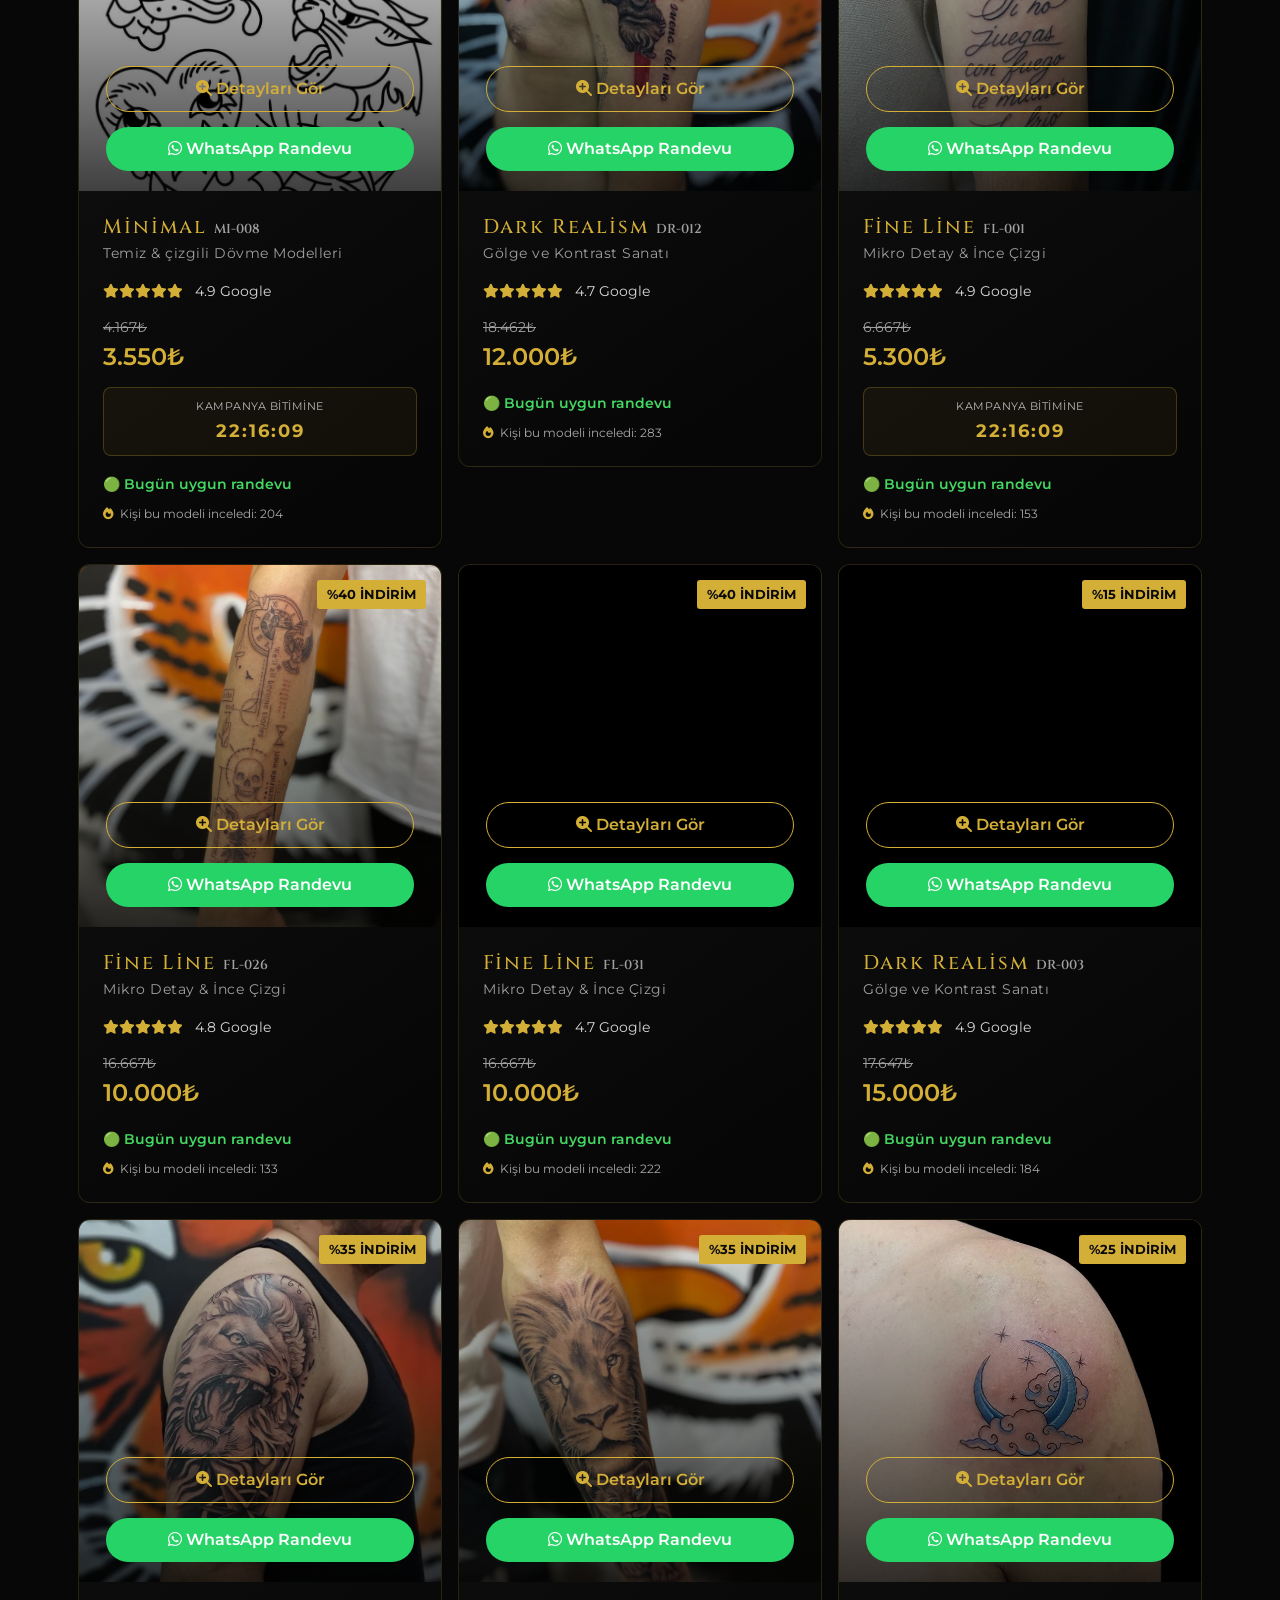
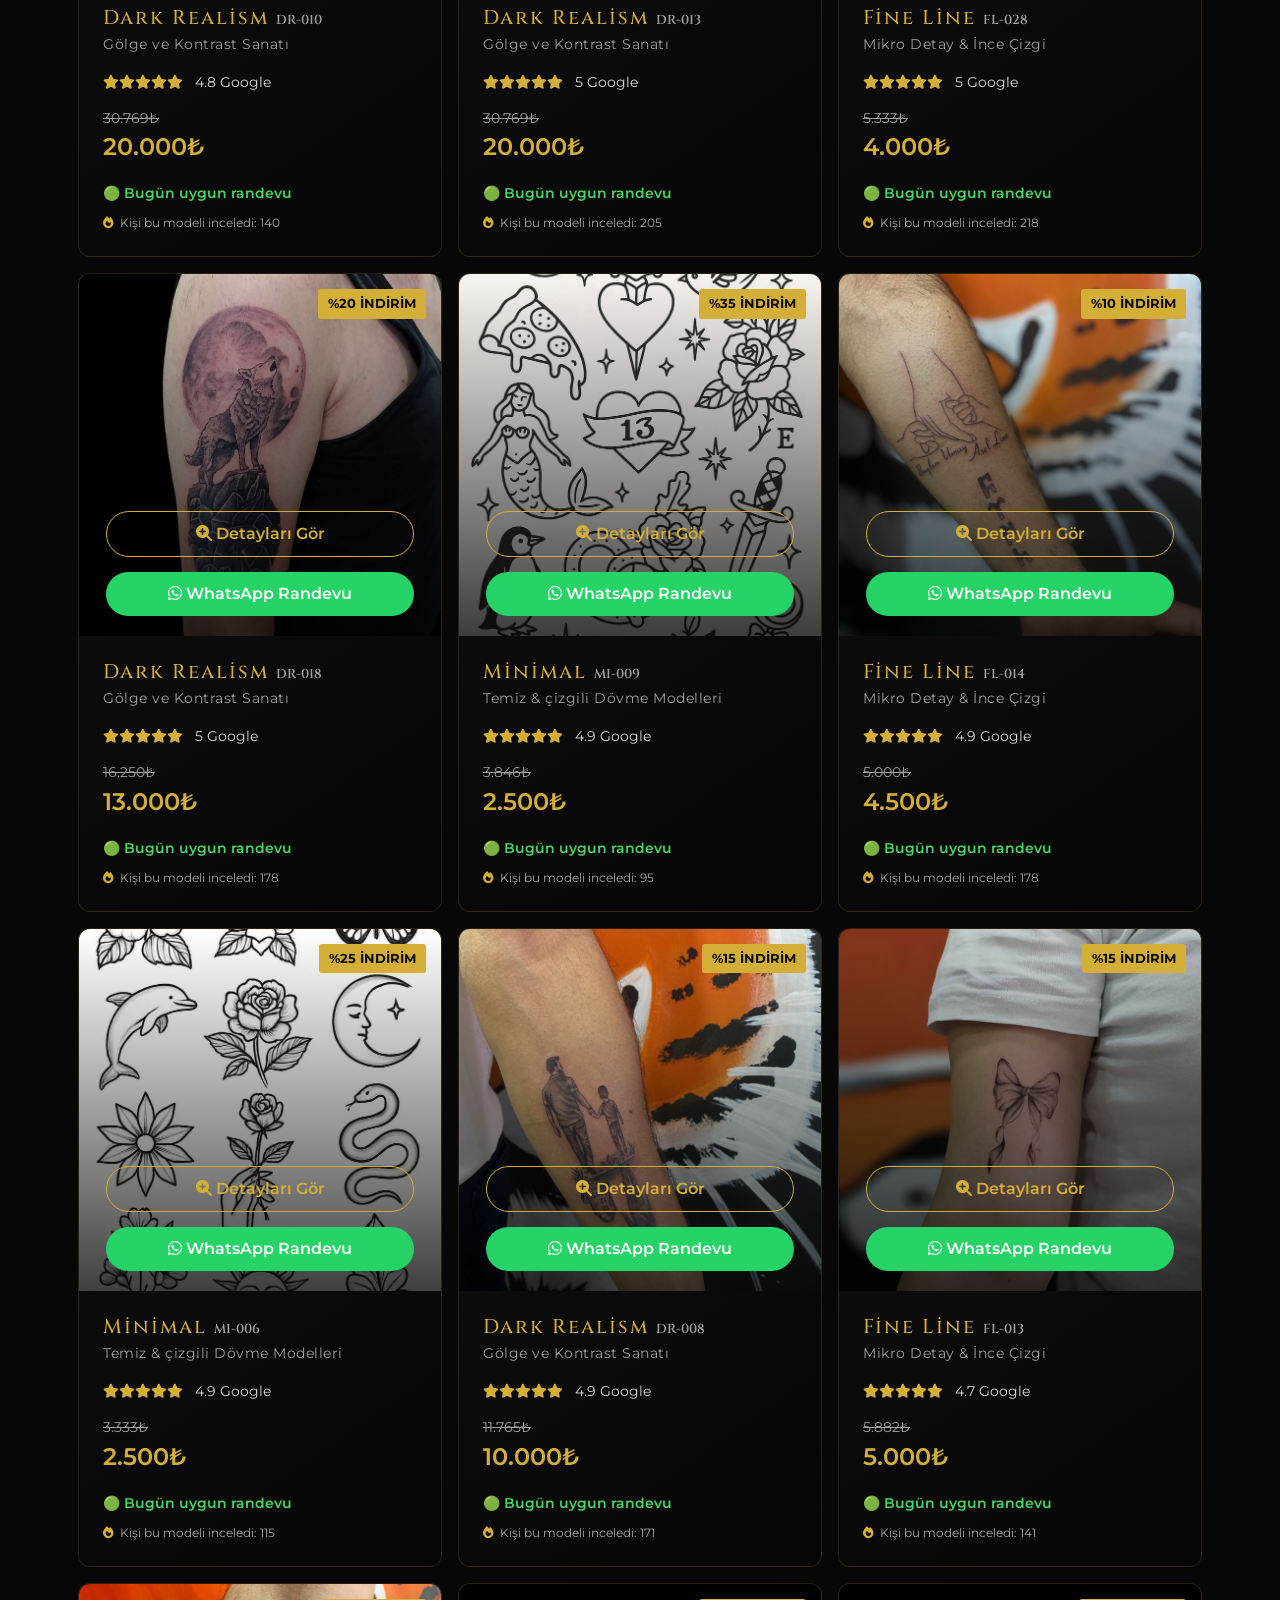
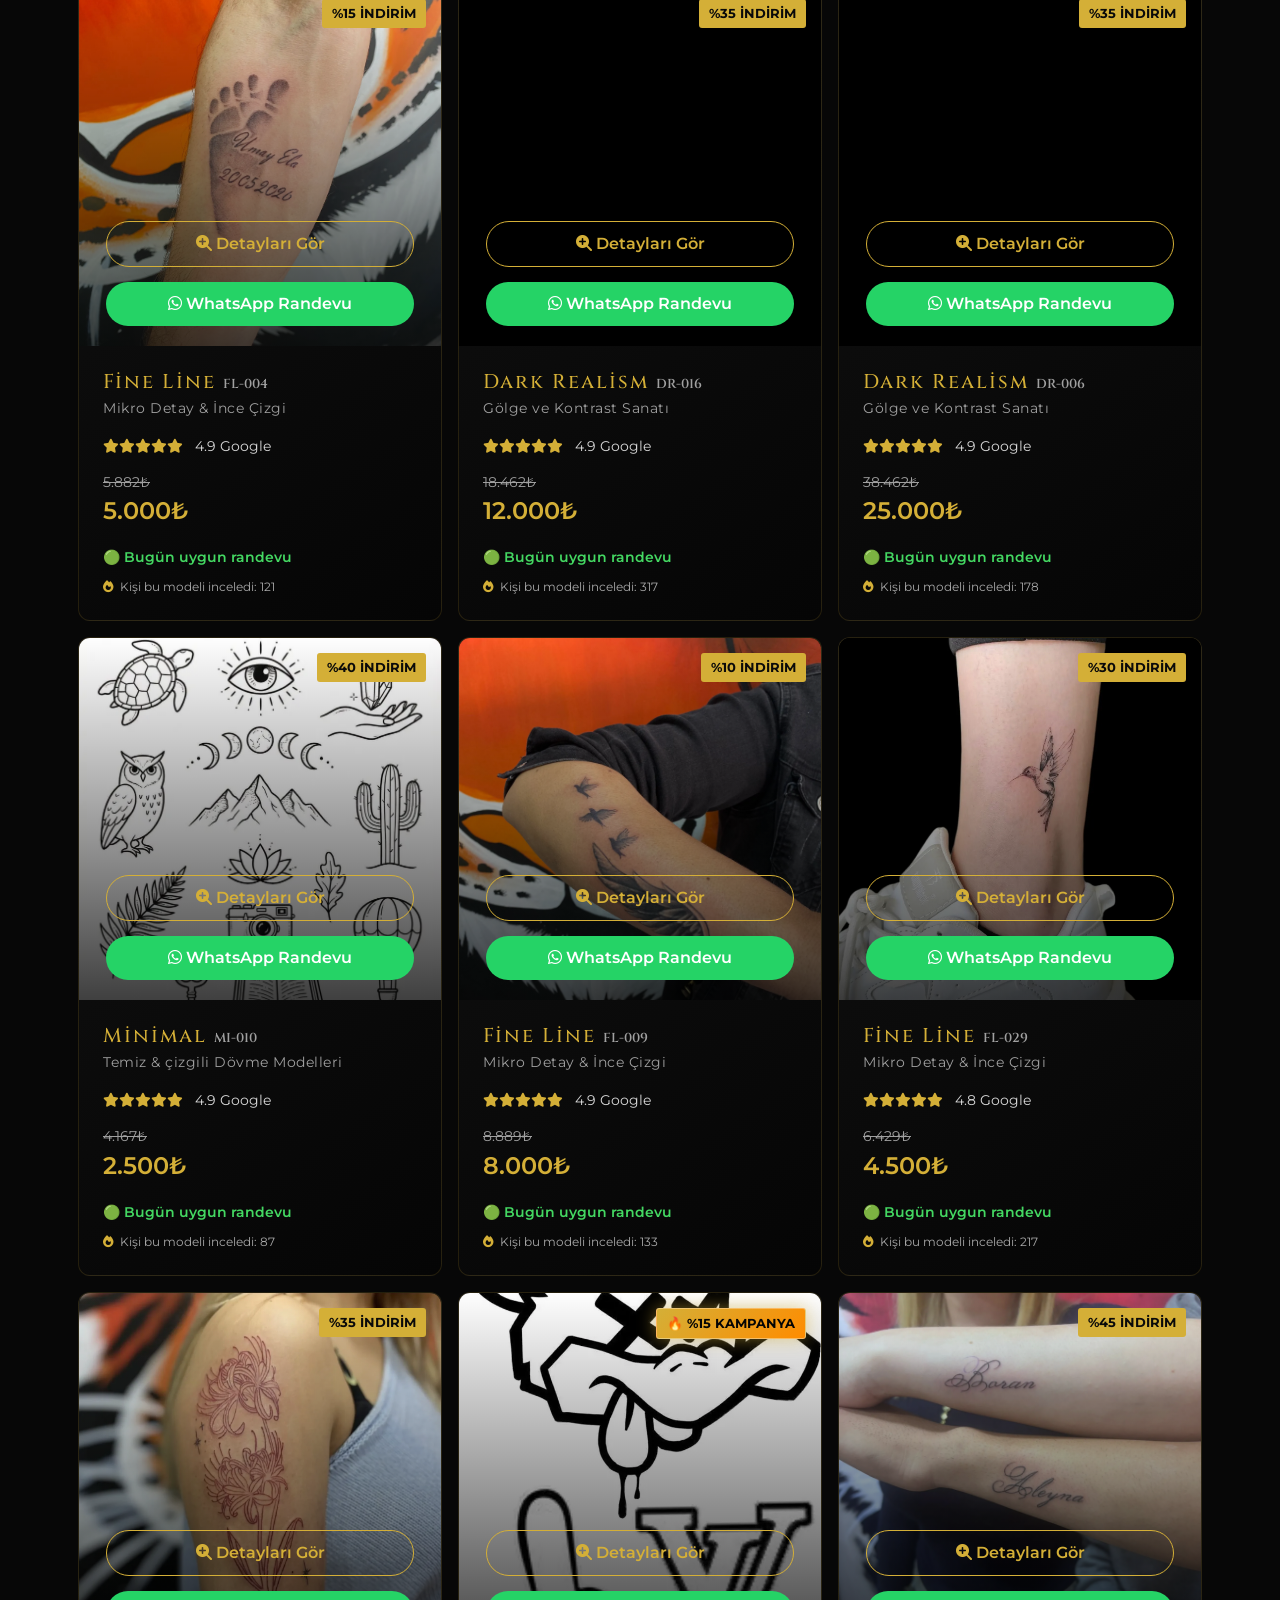
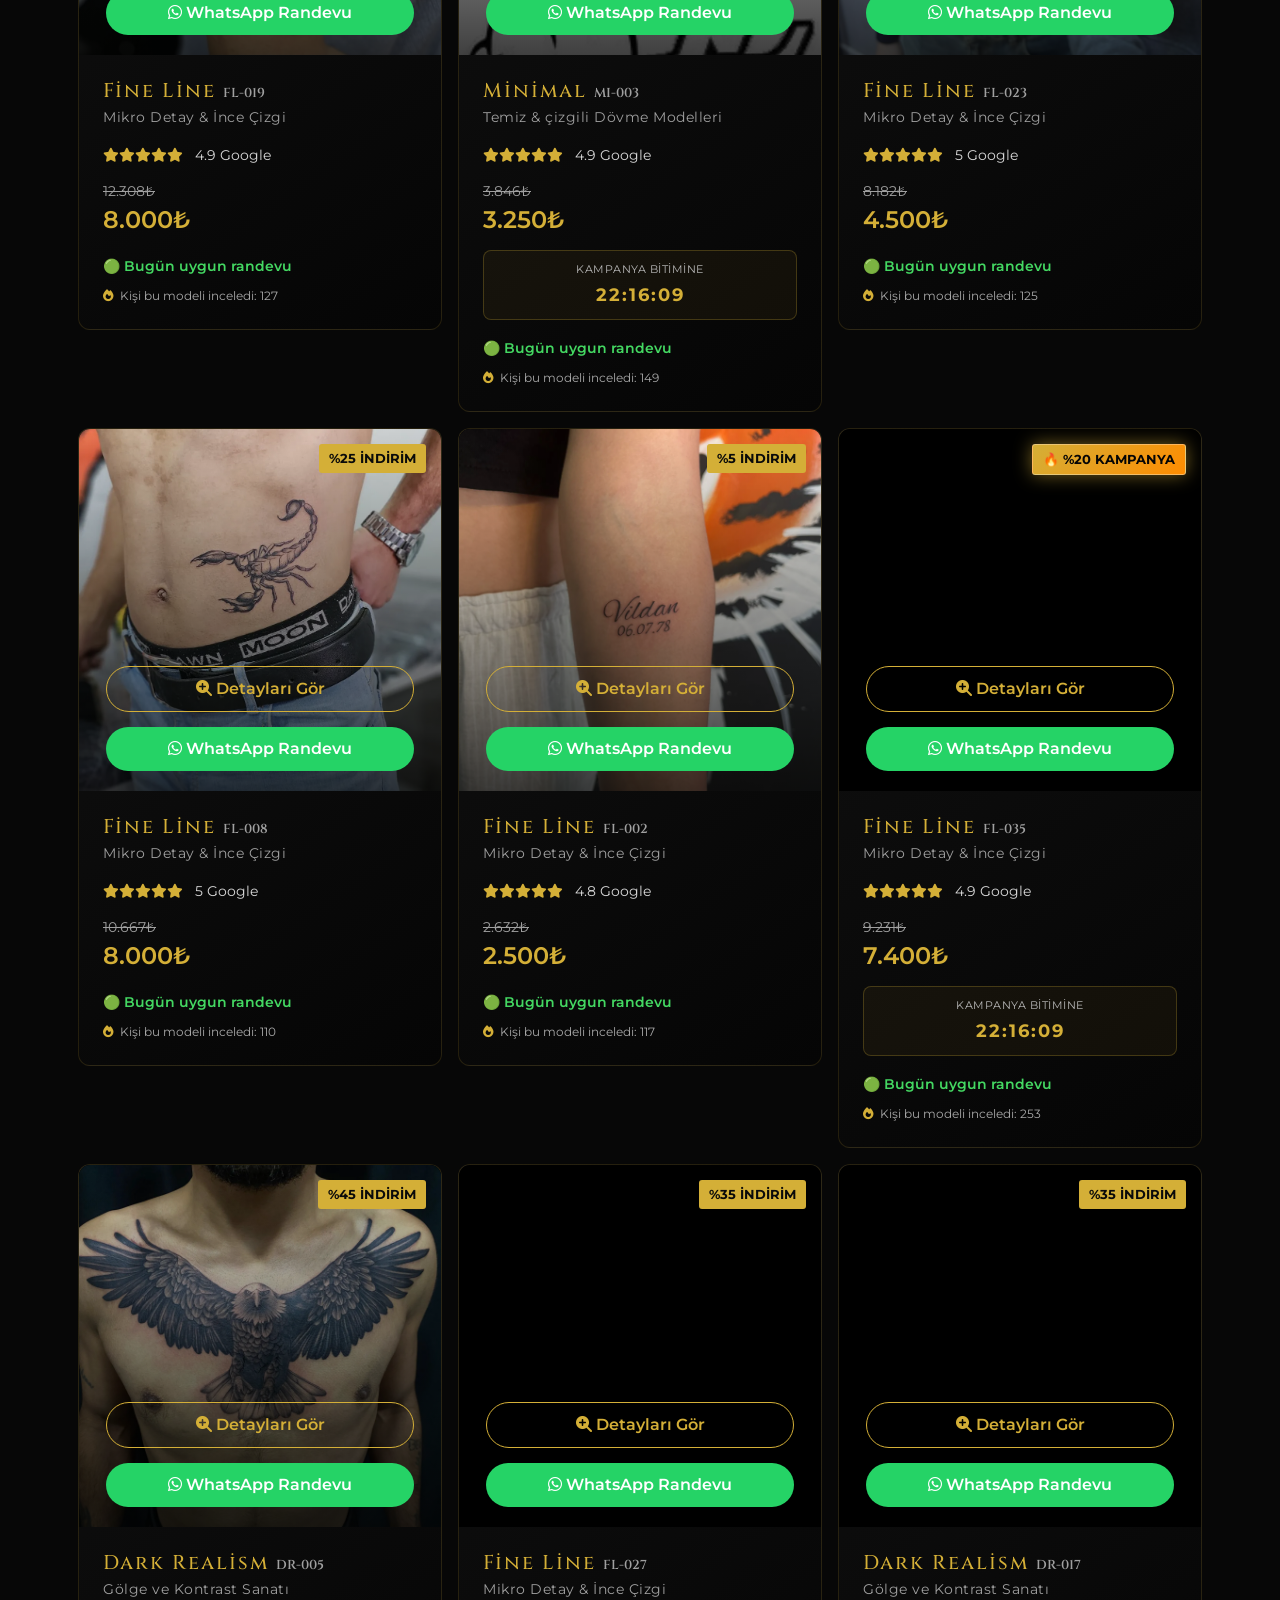
==== commit 5bae78c5: "Add files via upload" ====
--- a/index.html
+++ b/index.html
@@ -25,12 +25,14 @@
 <link rel="canonical" href="https://tattookanart.com/">
 <meta property="og:title" content="Tattookan Art | İzmit Premium Dövme Stüdyosu">
 <meta property="og:description" content="Kişiye özel dövme tasarımları ve profesyonel seanslar. WhatsApp üzerinden hemen randevu al.">
-<meta property="og:image" content="https://tattookanart.com/assets/images/background/og-share-image.webp">
-<meta property="og:image:type" content="image/webp">
+<meta property="og:image" content="https://tattookanart.com/assets/images/background/og-share-image.jpg">
+<meta property="og:image:type" content="image/jpeg">
+<meta property="og:image:width" content="1200">
+<meta property="og:image:height" content="630">
 <meta name="twitter:card" content="summary_large_image">
 <meta name="twitter:title" content="Tattookan Art | İzmit Dövme Stüdyosu">
 <meta name="twitter:description" content="Dark Realism, Fine Line, mandala, geometrik ve minimal dövme sanatında İzmit'in öncü stüdyosu.">
-<meta name="twitter:image" content="https://tattookanart.com/assets/images/background/og-share-image.webp">
+<meta name="twitter:image" content="https://tattookanart.com/assets/images/background/og-share-image.jpg">
     
     <link rel="preconnect" href="https://cdn.jsdelivr.net">
 
@@ -57,7 +59,7 @@
   "@context": "https://schema.org",
   "@type": "TattooParlor",
   "name": "Tattookan.art",
-  "image": "https://tattookanart.com/assets/images/background/og-share-image.webp",
+  "image": "https://tattookanart.com/assets/images/background/og-share-image.jpg",
   "@id": "https://tattookanart.com",
   "url": "https://tattookanart.com",
   "telephone": "+905388746412",
@@ -126,6 +128,9 @@
                 <img src="assets/icons/icon-192-v2.png" alt="Tattookan Art logo" class="navbar-logo" width="34" height="34">
                 TATTOOKAN<span class="text-white">.ART</span>
             </a>
+            <button type="button" id="siteShareBtn" class="site-share-btn" title="Siteyi Paylaş" aria-label="Siteyi Paylaş">
+                <i class="fas fa-share-nodes"></i>
+            </button>
             <button class="navbar-toggler" type="button" data-bs-toggle="collapse" data-bs-target="#navbarNav">
                 <span class="navbar-toggler-icon"></span>
             </button>
--- a/style.css
+++ b/style.css
@@ -1815,3 +1815,56 @@
         left: 20px;
     }
 }
+
+/* ========================= */
+/* SİTEYİ PAYLAŞ BUTONU (navbar) */
+/* ========================= */
+.site-share-btn {
+    display: inline-flex;
+    align-items: center;
+    justify-content: center;
+    width: 40px;
+    height: 40px;
+    margin-right: 8px;
+    border: 1px solid rgba(212, 175, 55, 0.4);
+    border-radius: 50%;
+    background: transparent;
+    color: var(--gold);
+    font-size: 16px;
+    cursor: pointer;
+    transition: background 0.25s, box-shadow 0.25s, transform 0.2s;
+}
+
+.site-share-btn:hover {
+    background: rgba(212, 175, 55, 0.12);
+    box-shadow: 0 0 14px rgba(212, 175, 55, 0.35);
+}
+
+.site-share-btn:active {
+    transform: scale(0.94);
+}
+
+/* Paylaşım sonrası küçük onay bildirimi (toast) */
+.share-toast {
+    position: fixed;
+    left: 50%;
+    bottom: 30px;
+    transform: translateX(-50%) translateY(20px);
+    background: linear-gradient(135deg, #111, #1c1c1c);
+    border: 1px solid var(--gold);
+    color: var(--text-main);
+    padding: 10px 20px;
+    border-radius: 30px;
+    font-size: 0.85rem;
+    letter-spacing: 0.5px;
+    box-shadow: 0 8px 25px rgba(0,0,0,0.6);
+    z-index: 999999;
+    opacity: 0;
+    pointer-events: none;
+    transition: opacity 0.3s ease, transform 0.3s ease;
+}
+
+.share-toast.show {
+    opacity: 1;
+    transform: translateX(-50%) translateY(0);
+}
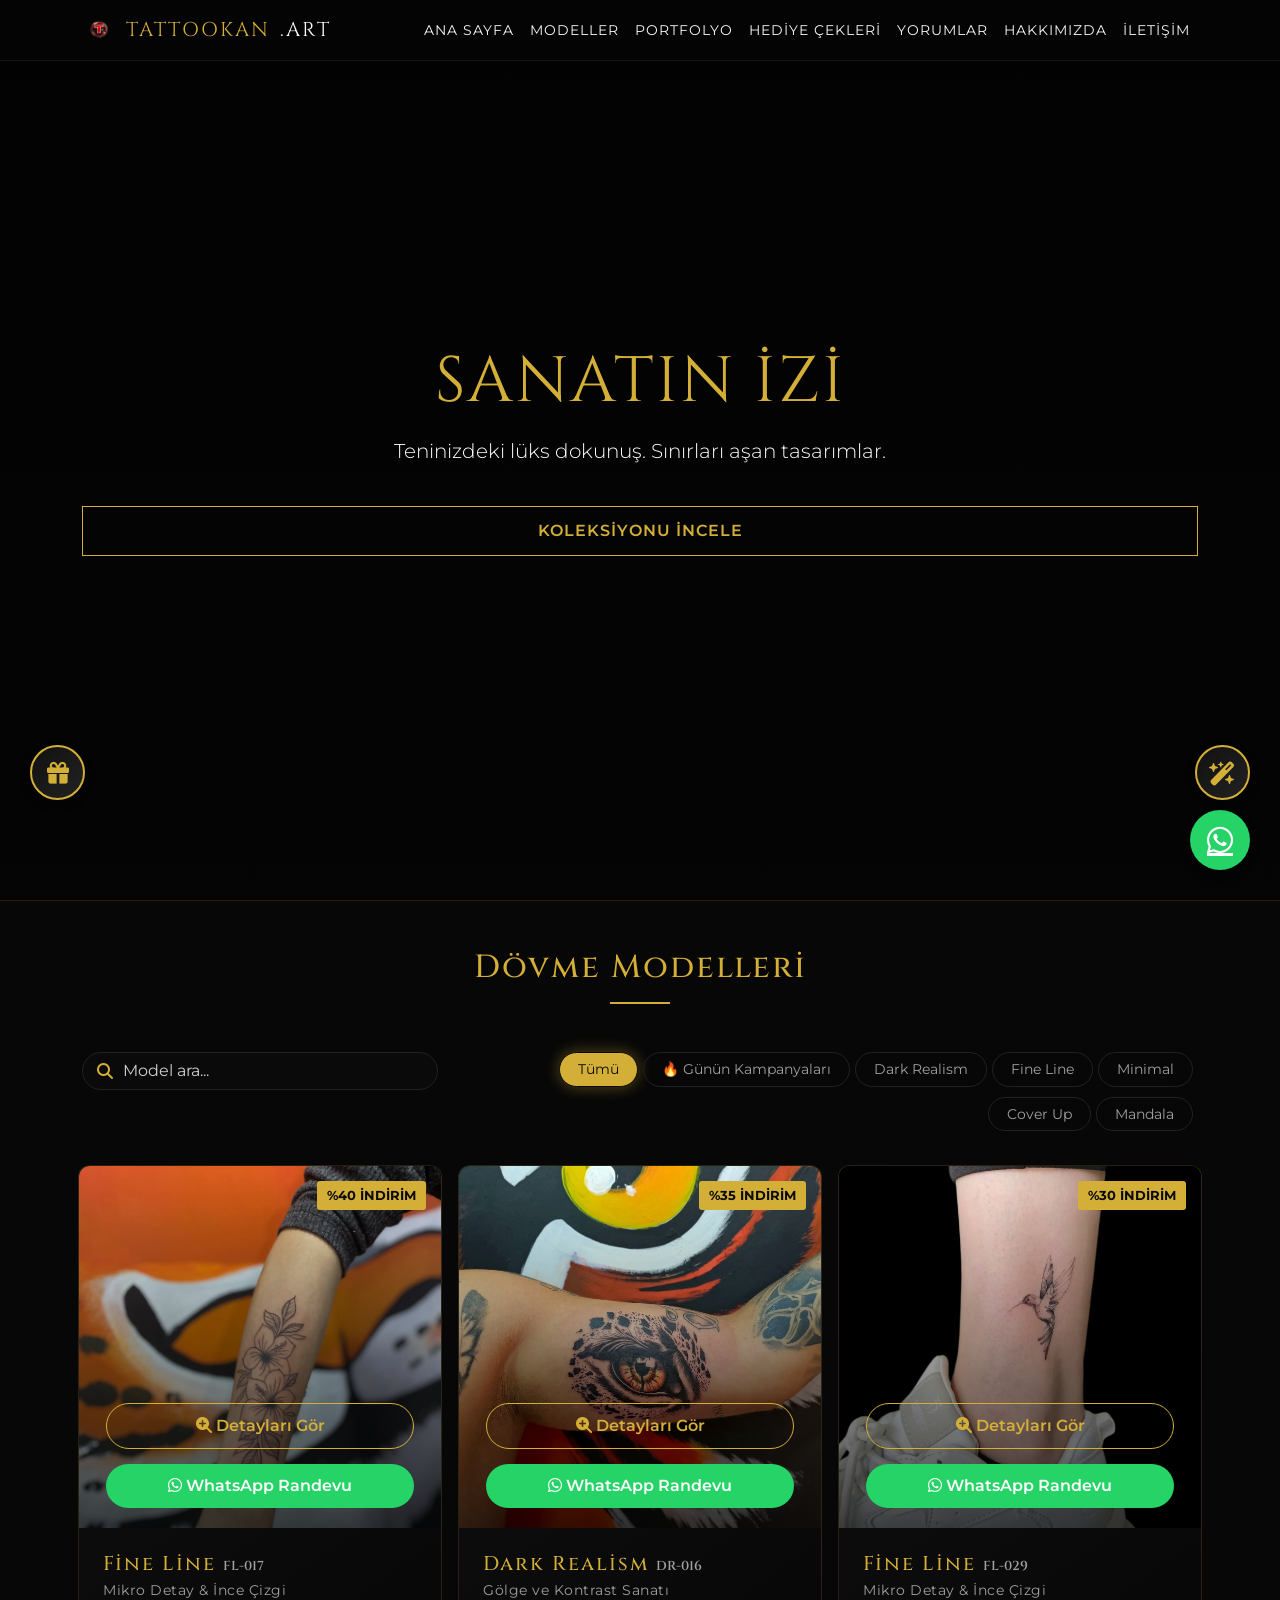
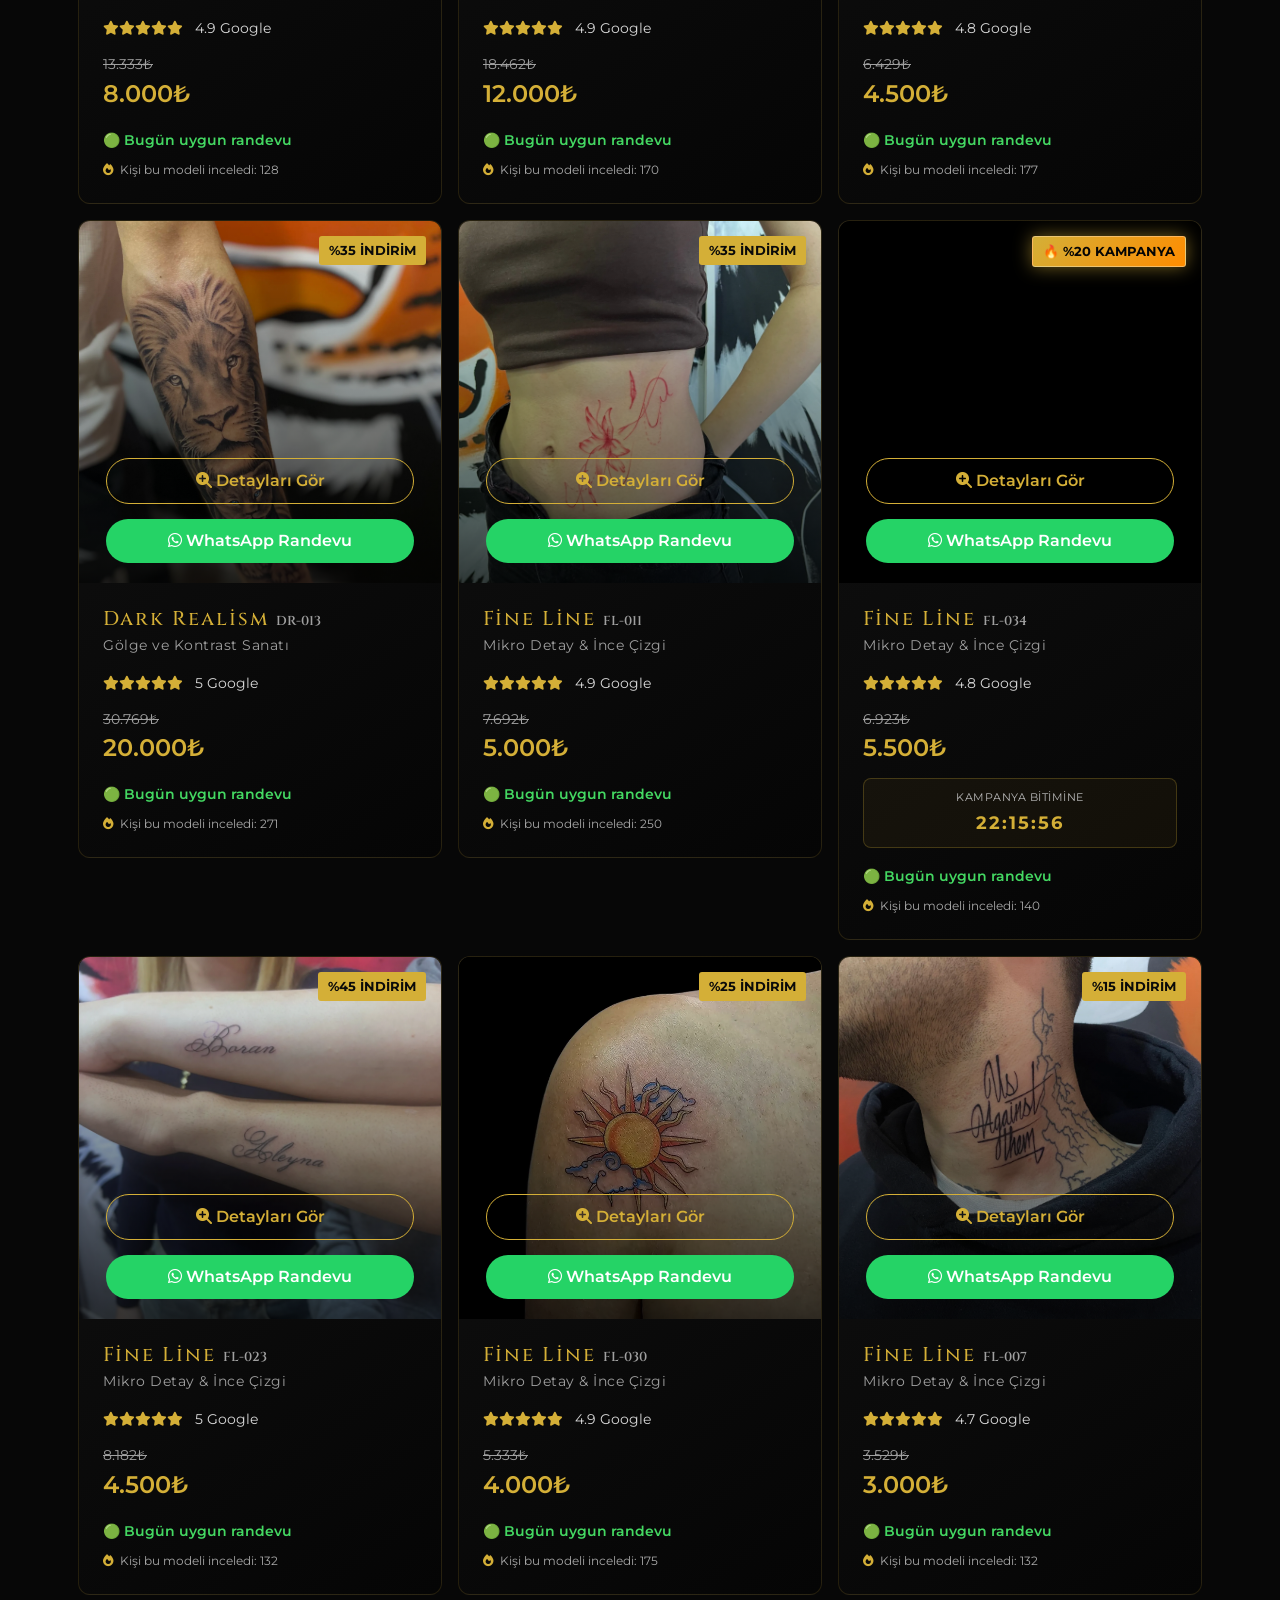
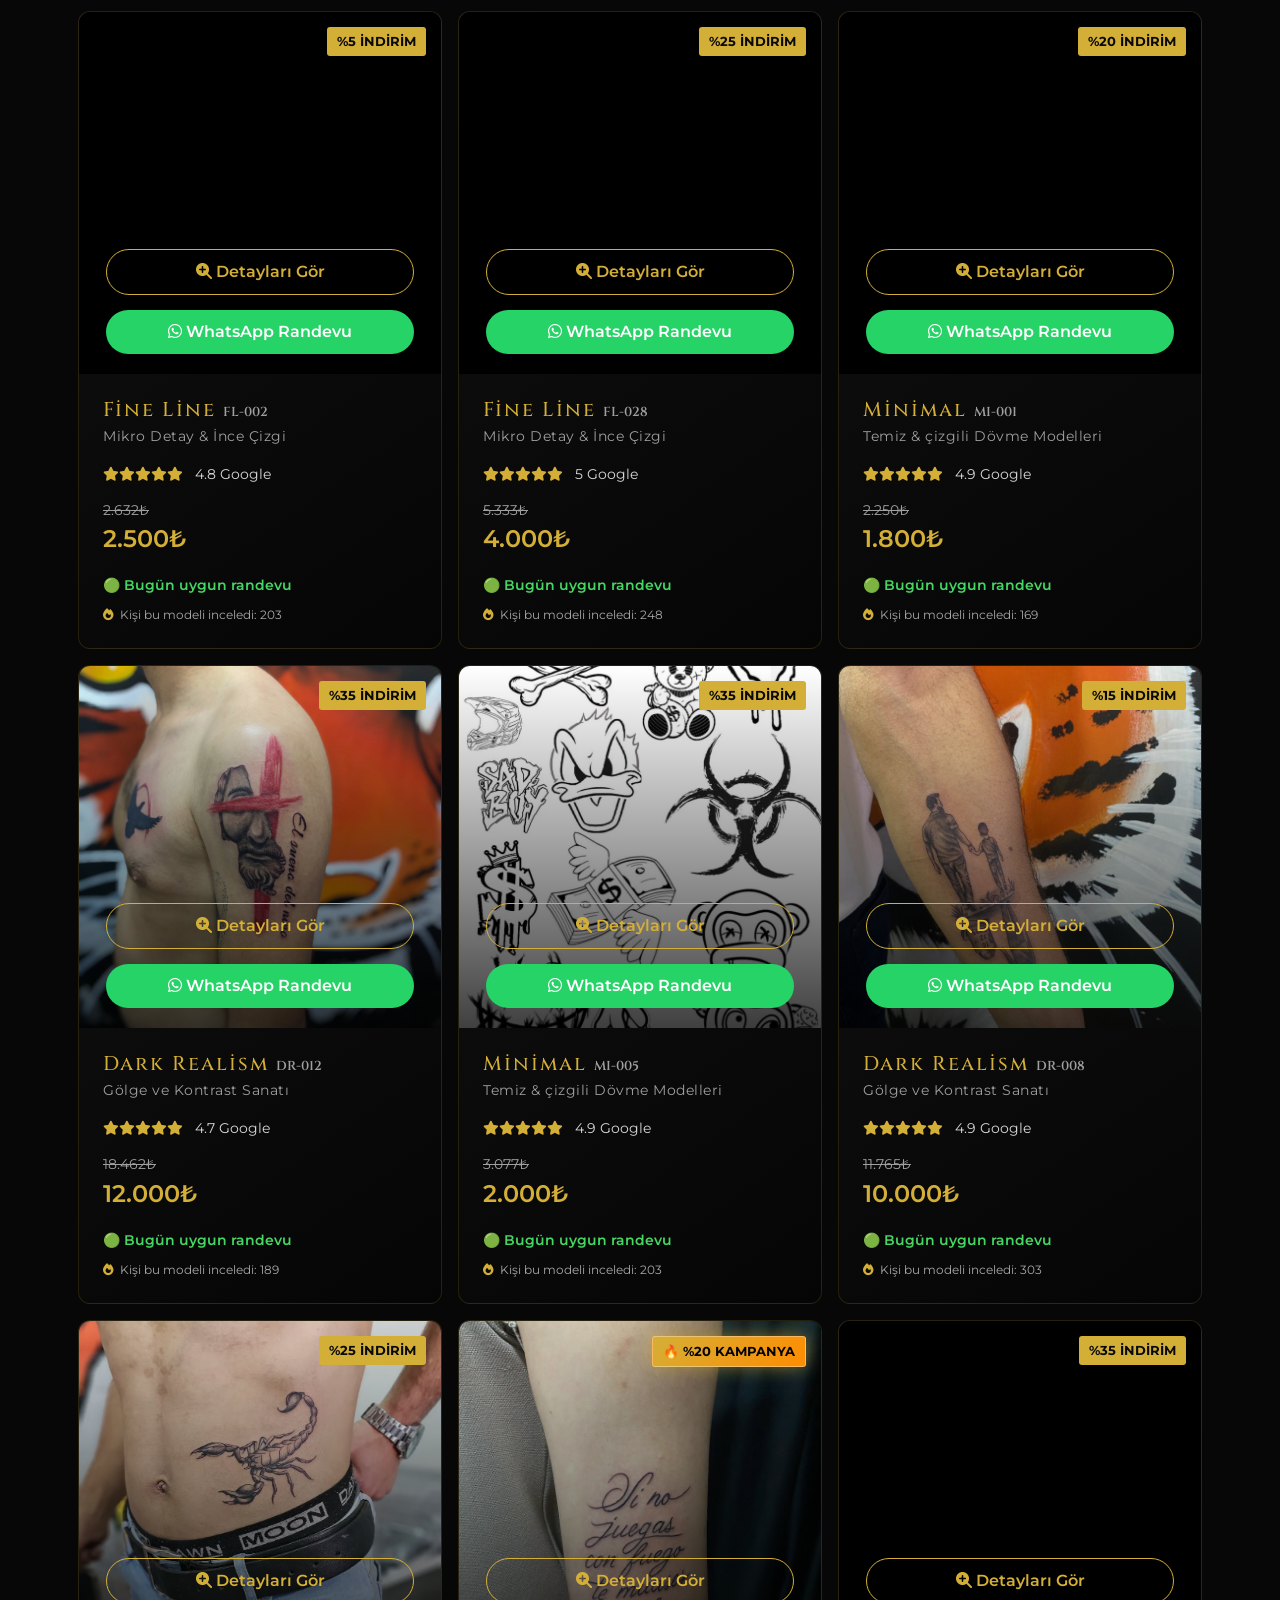
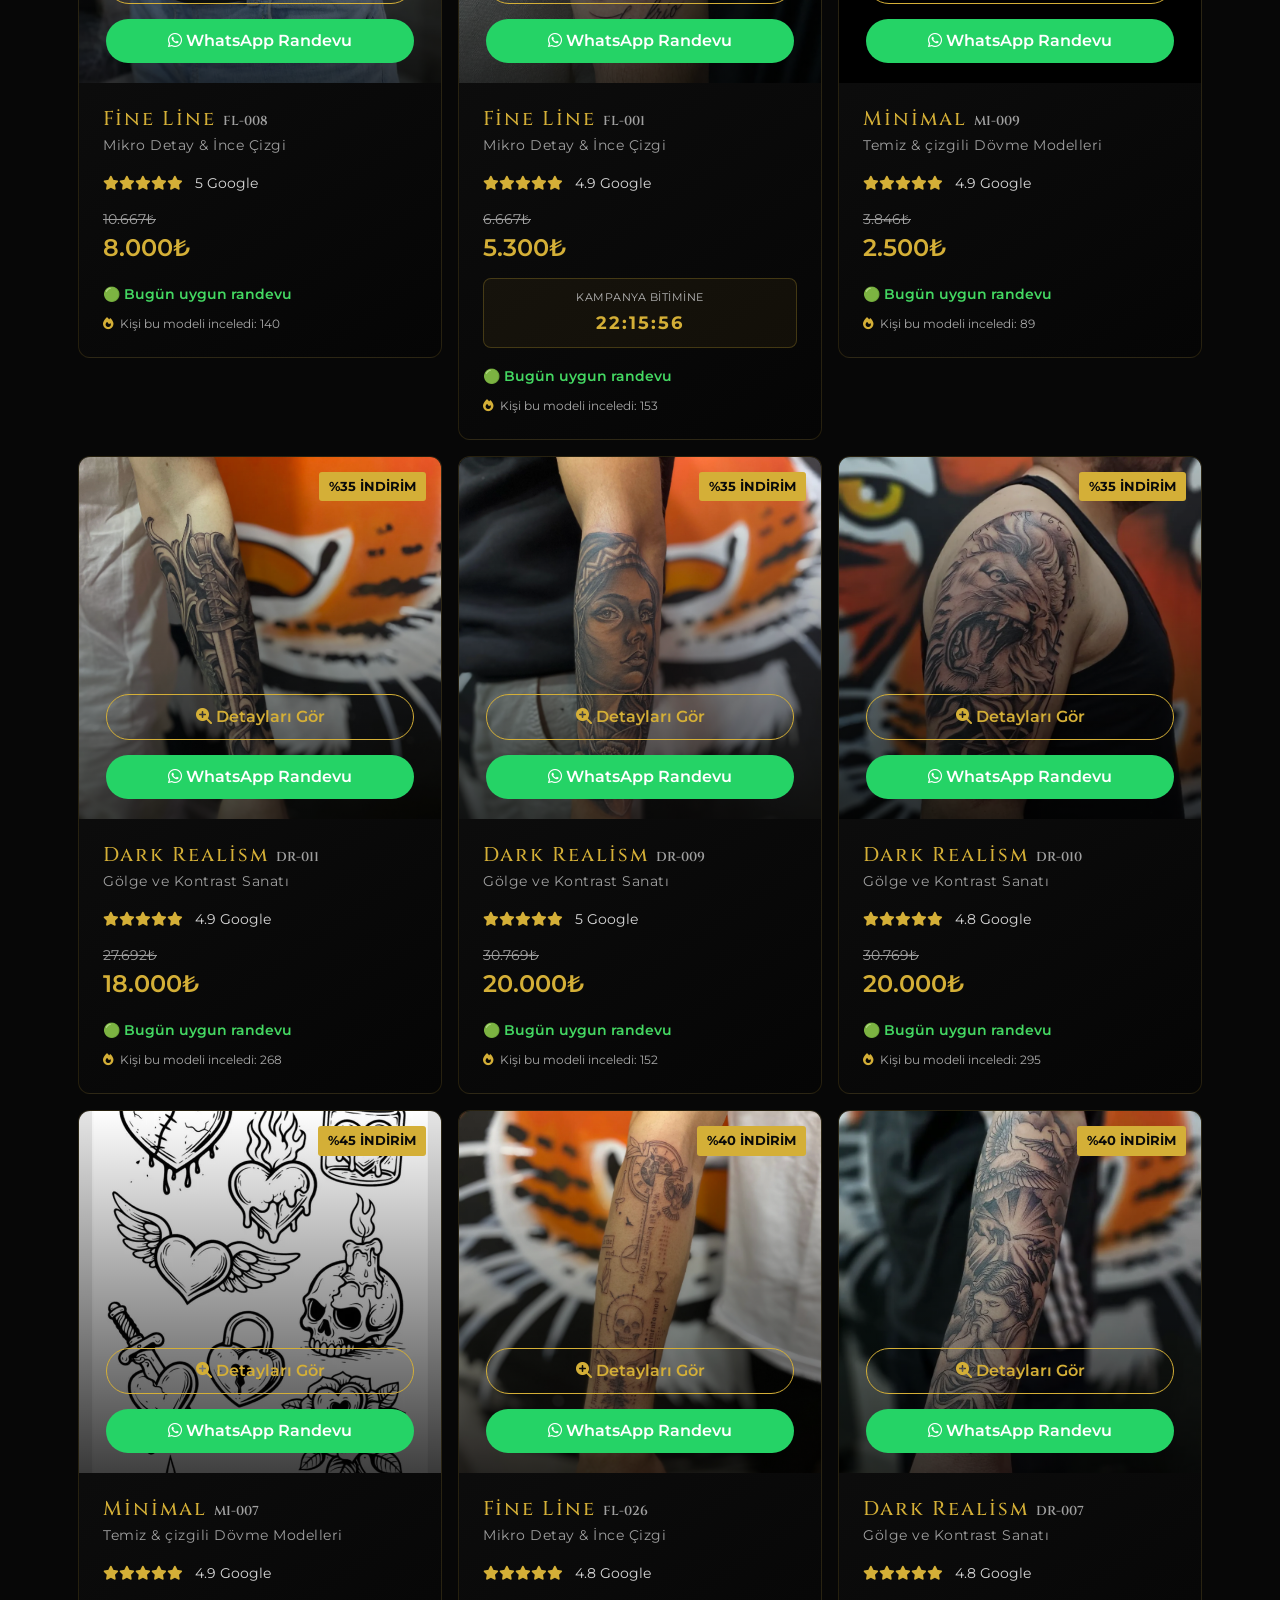
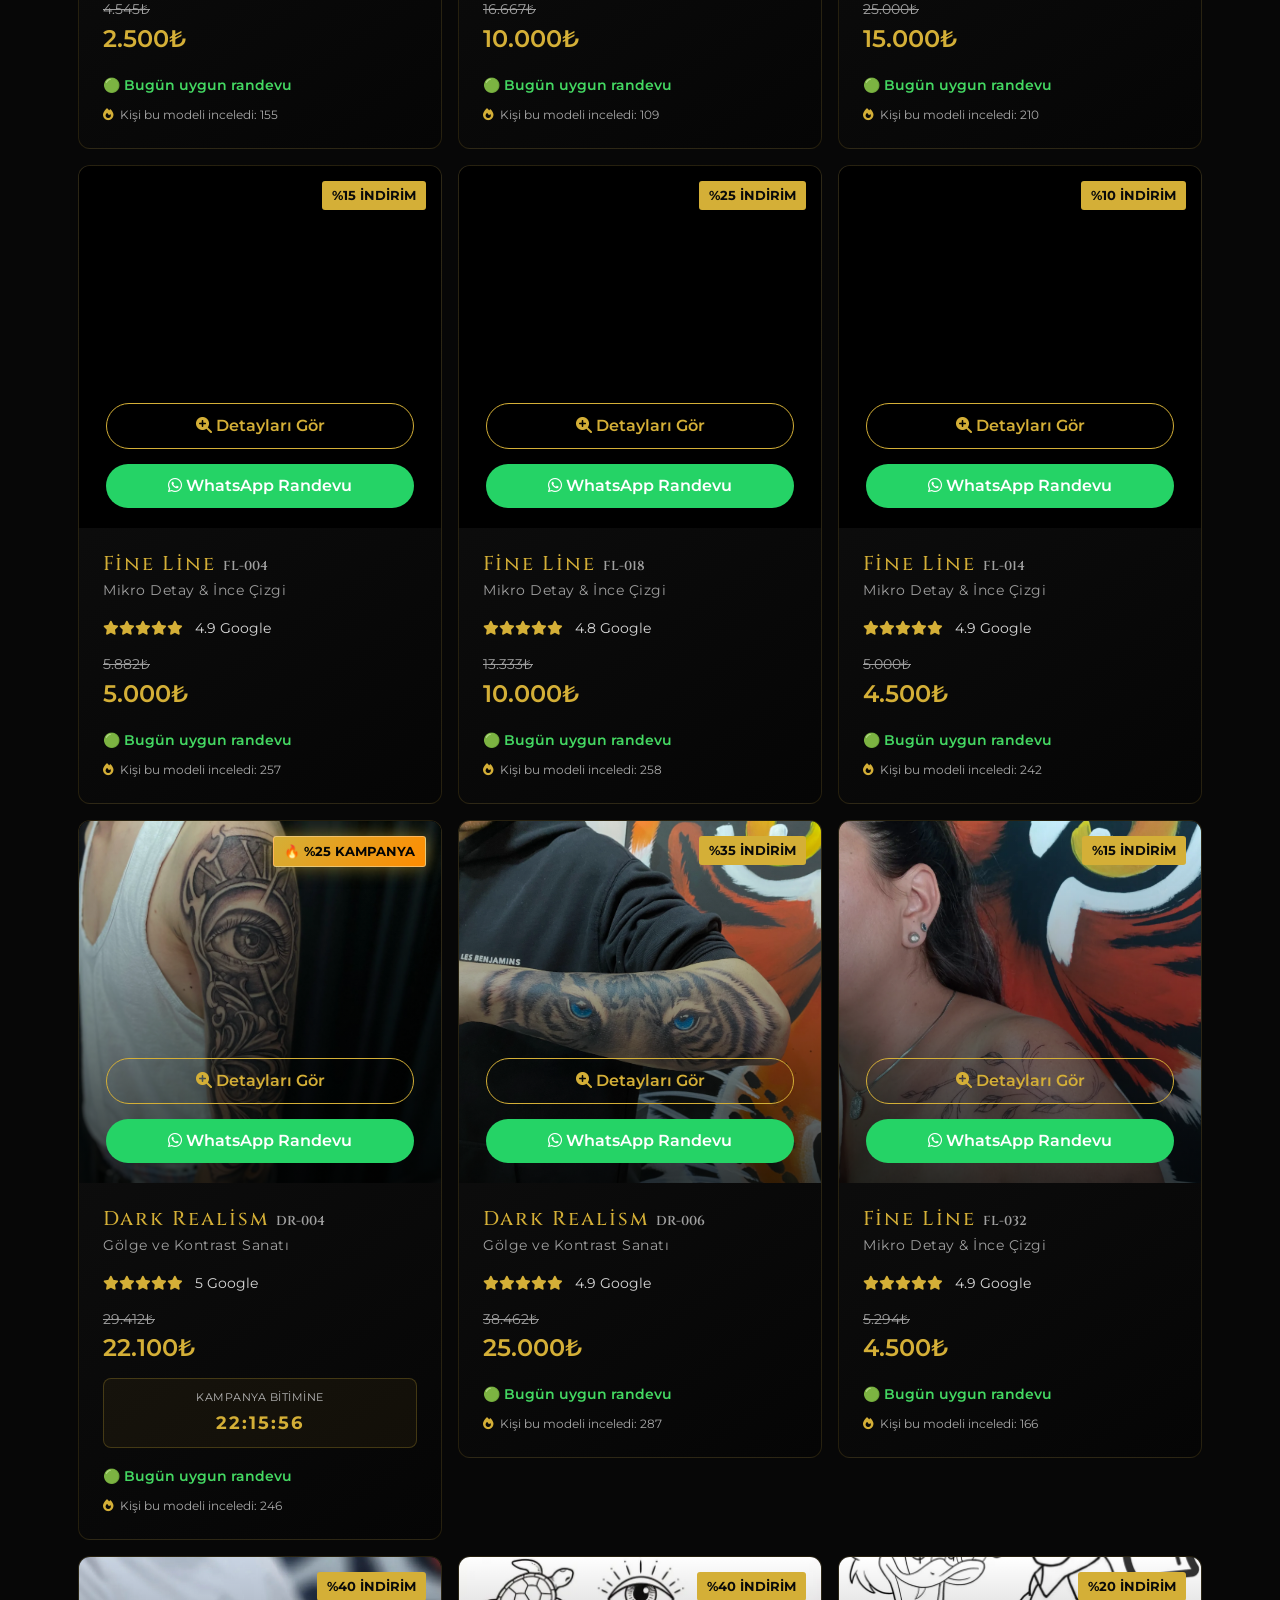
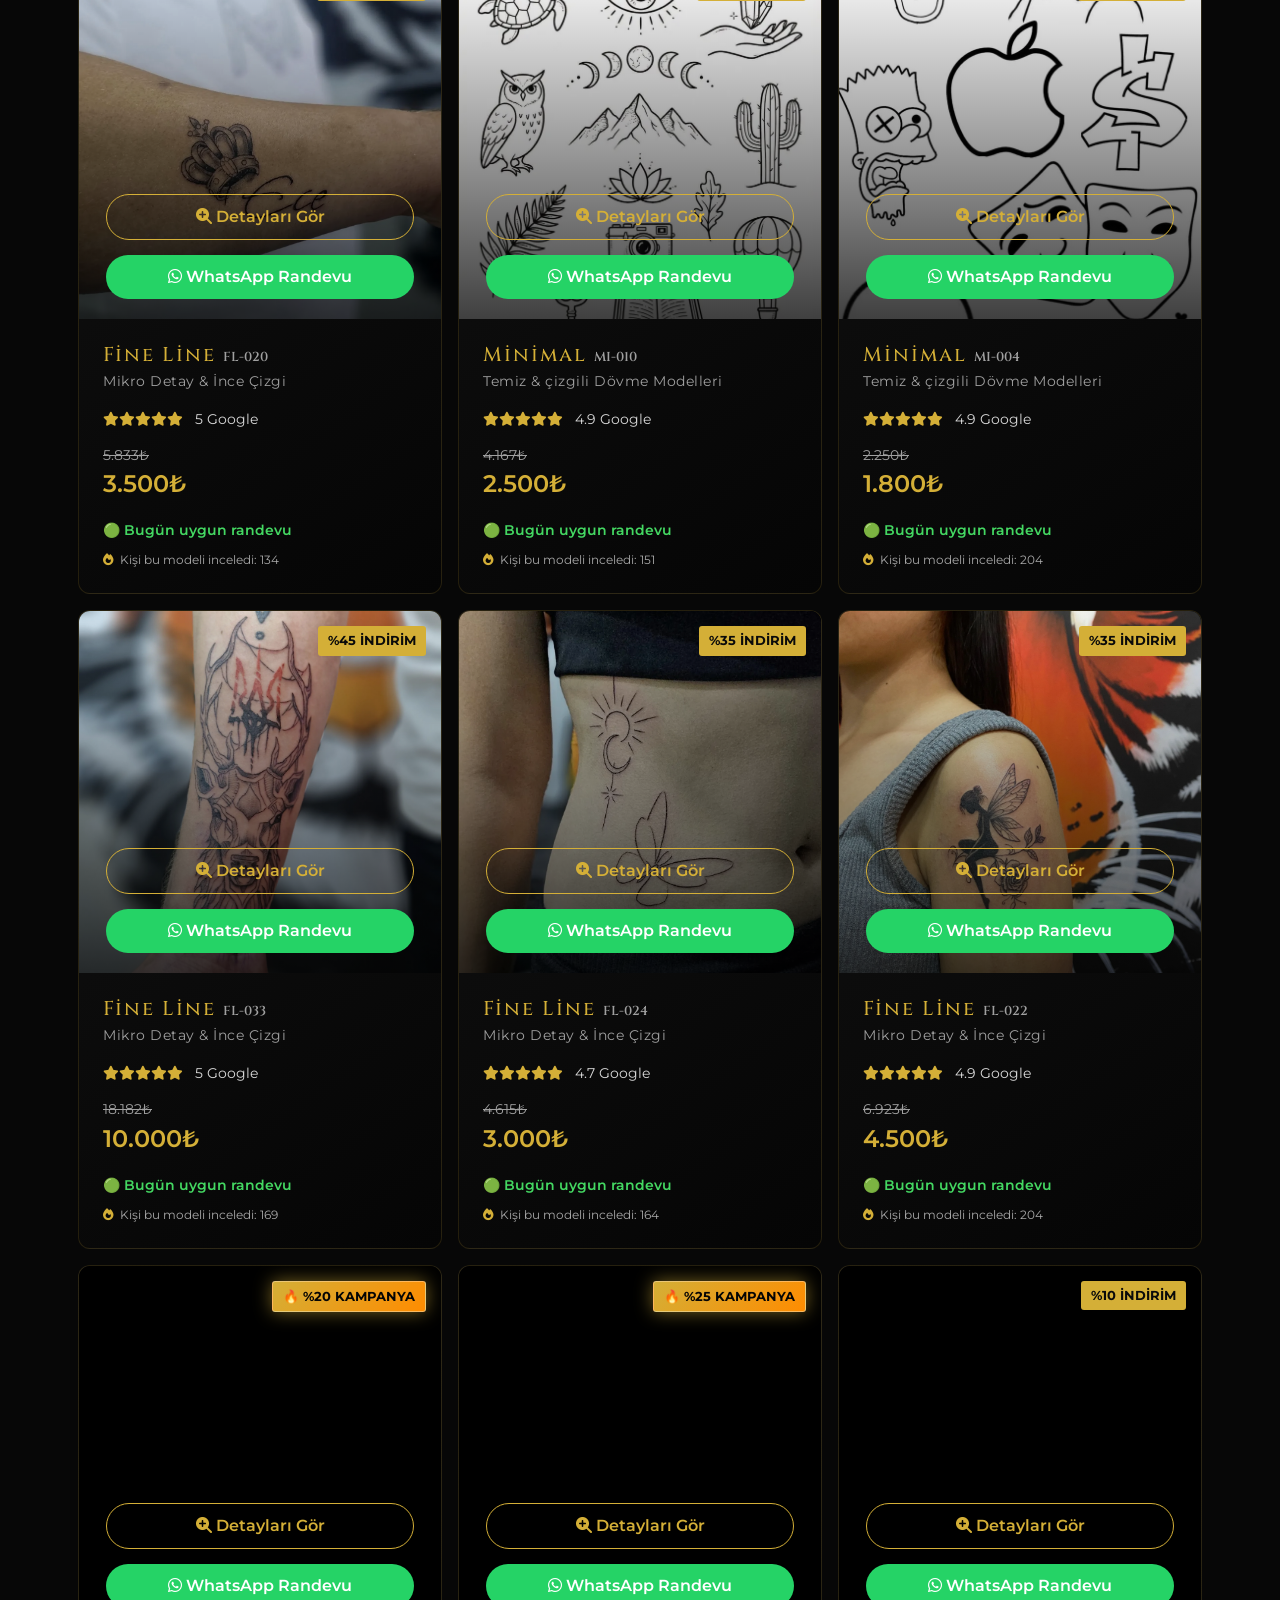
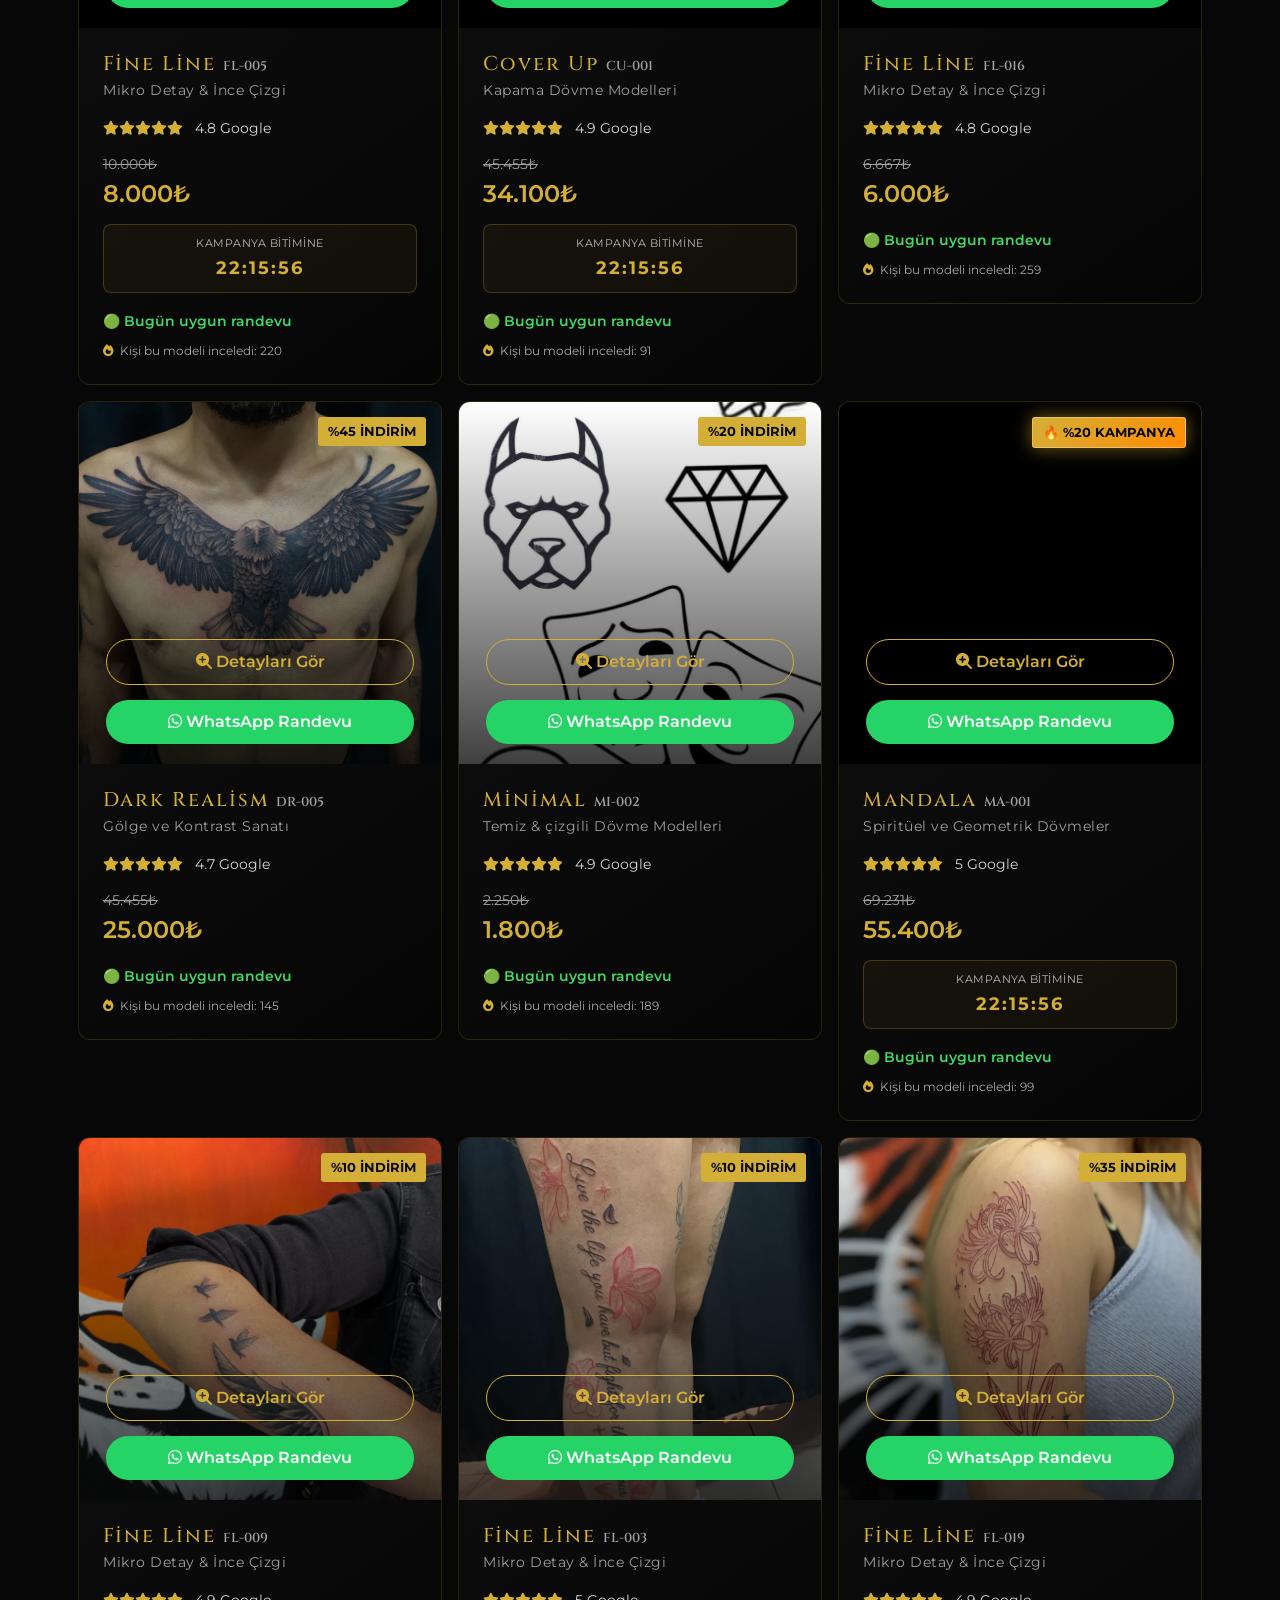
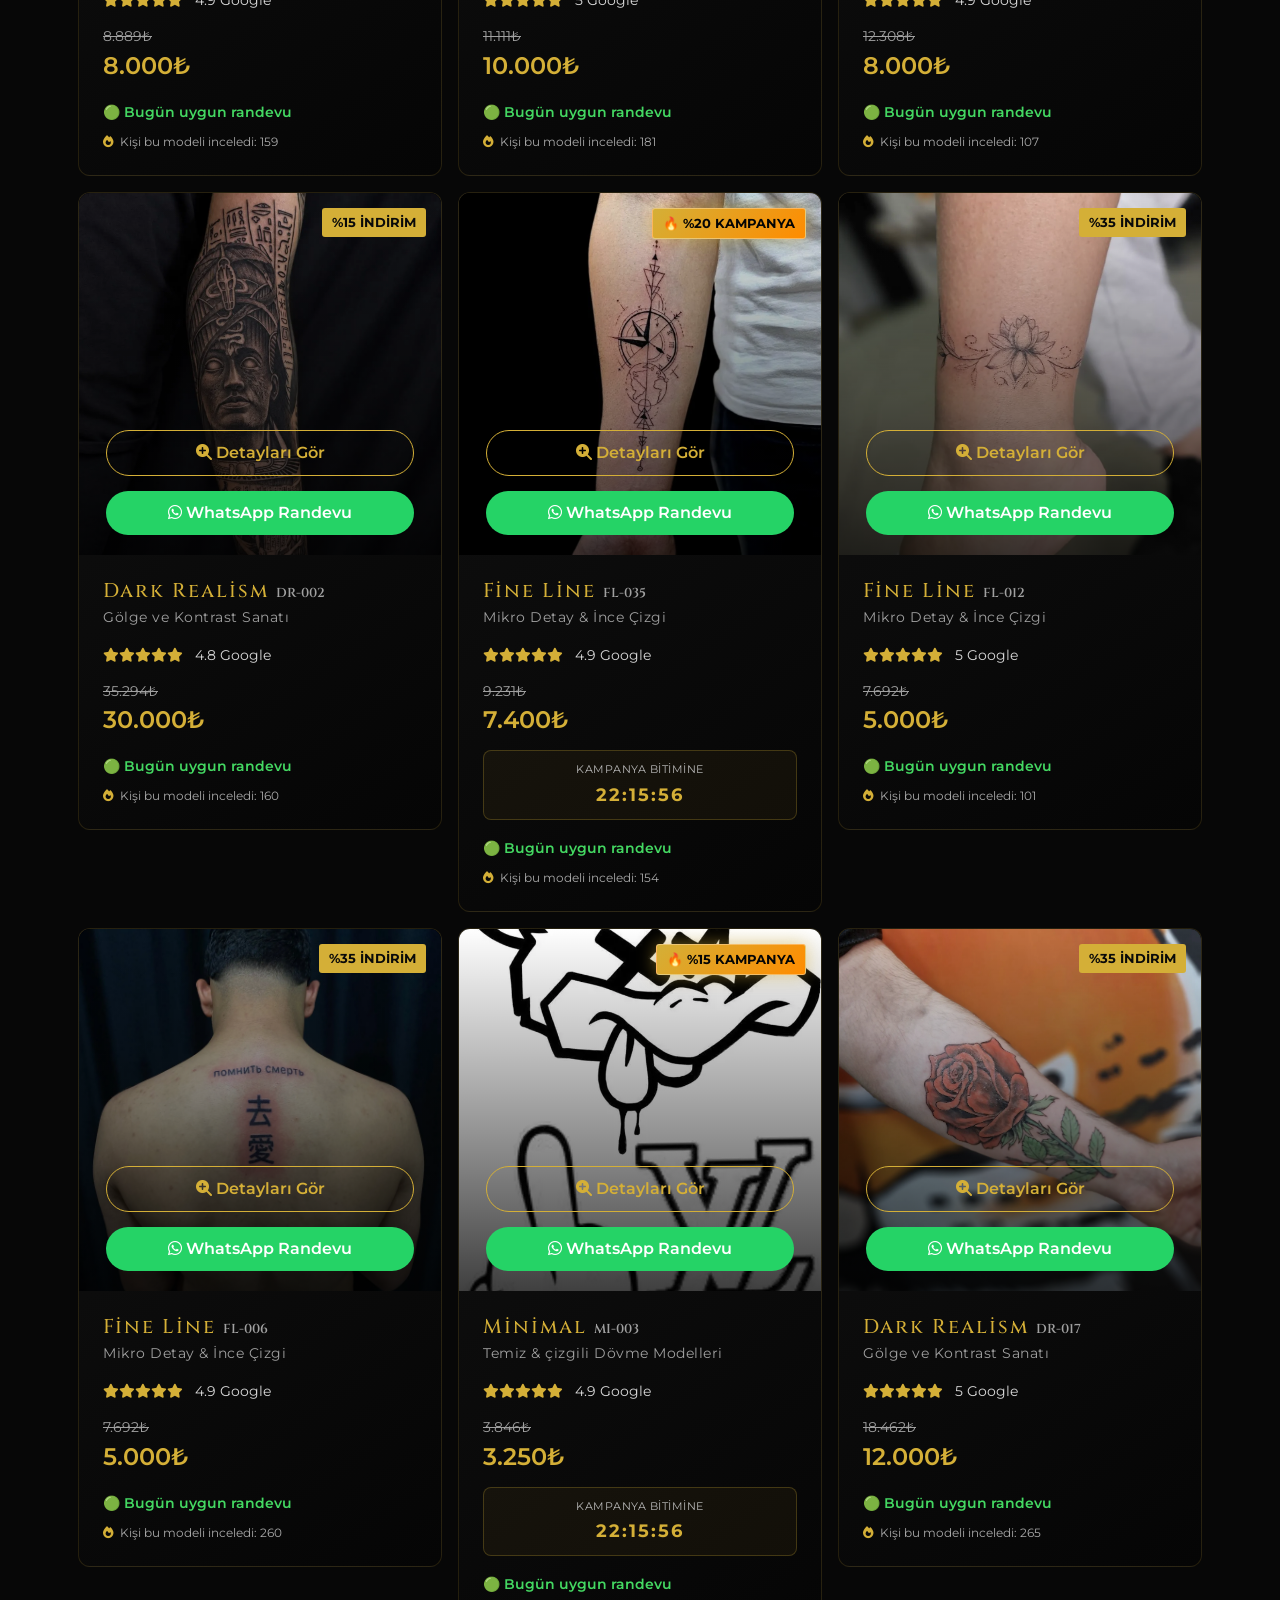
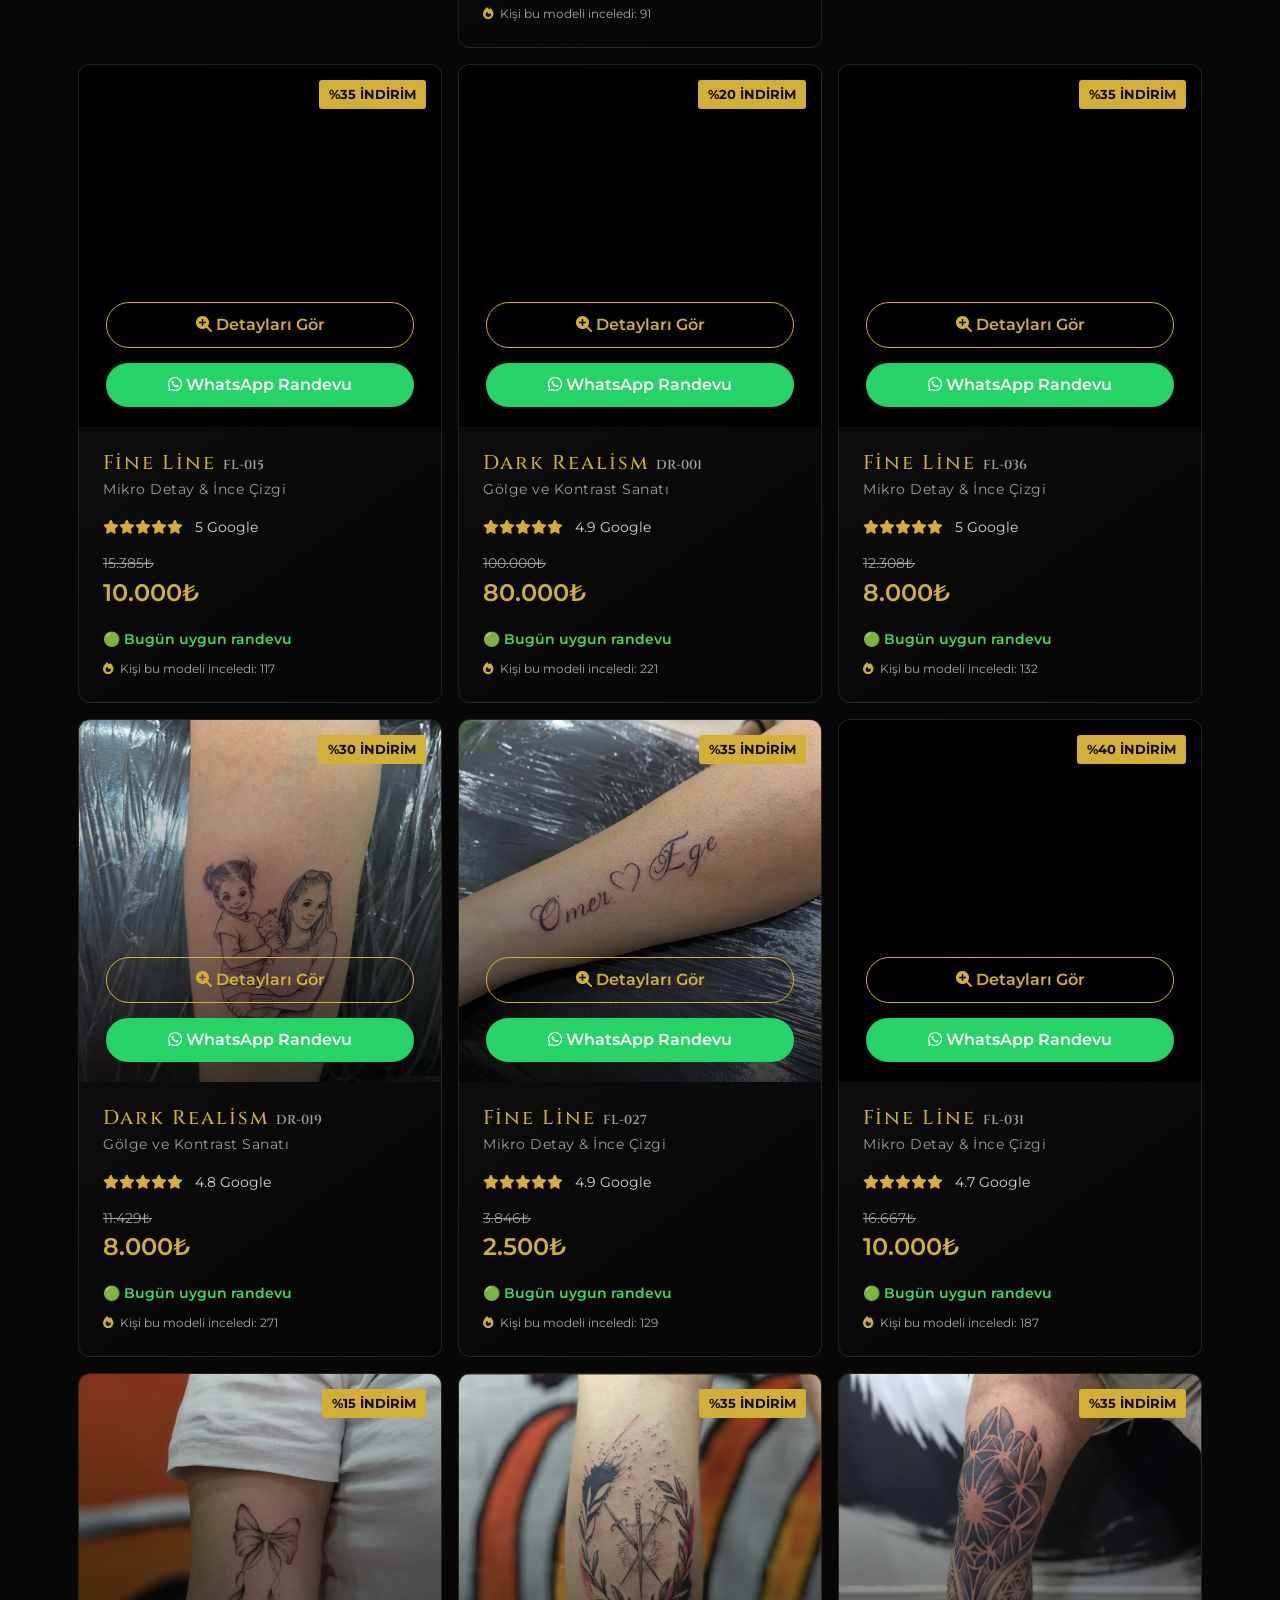
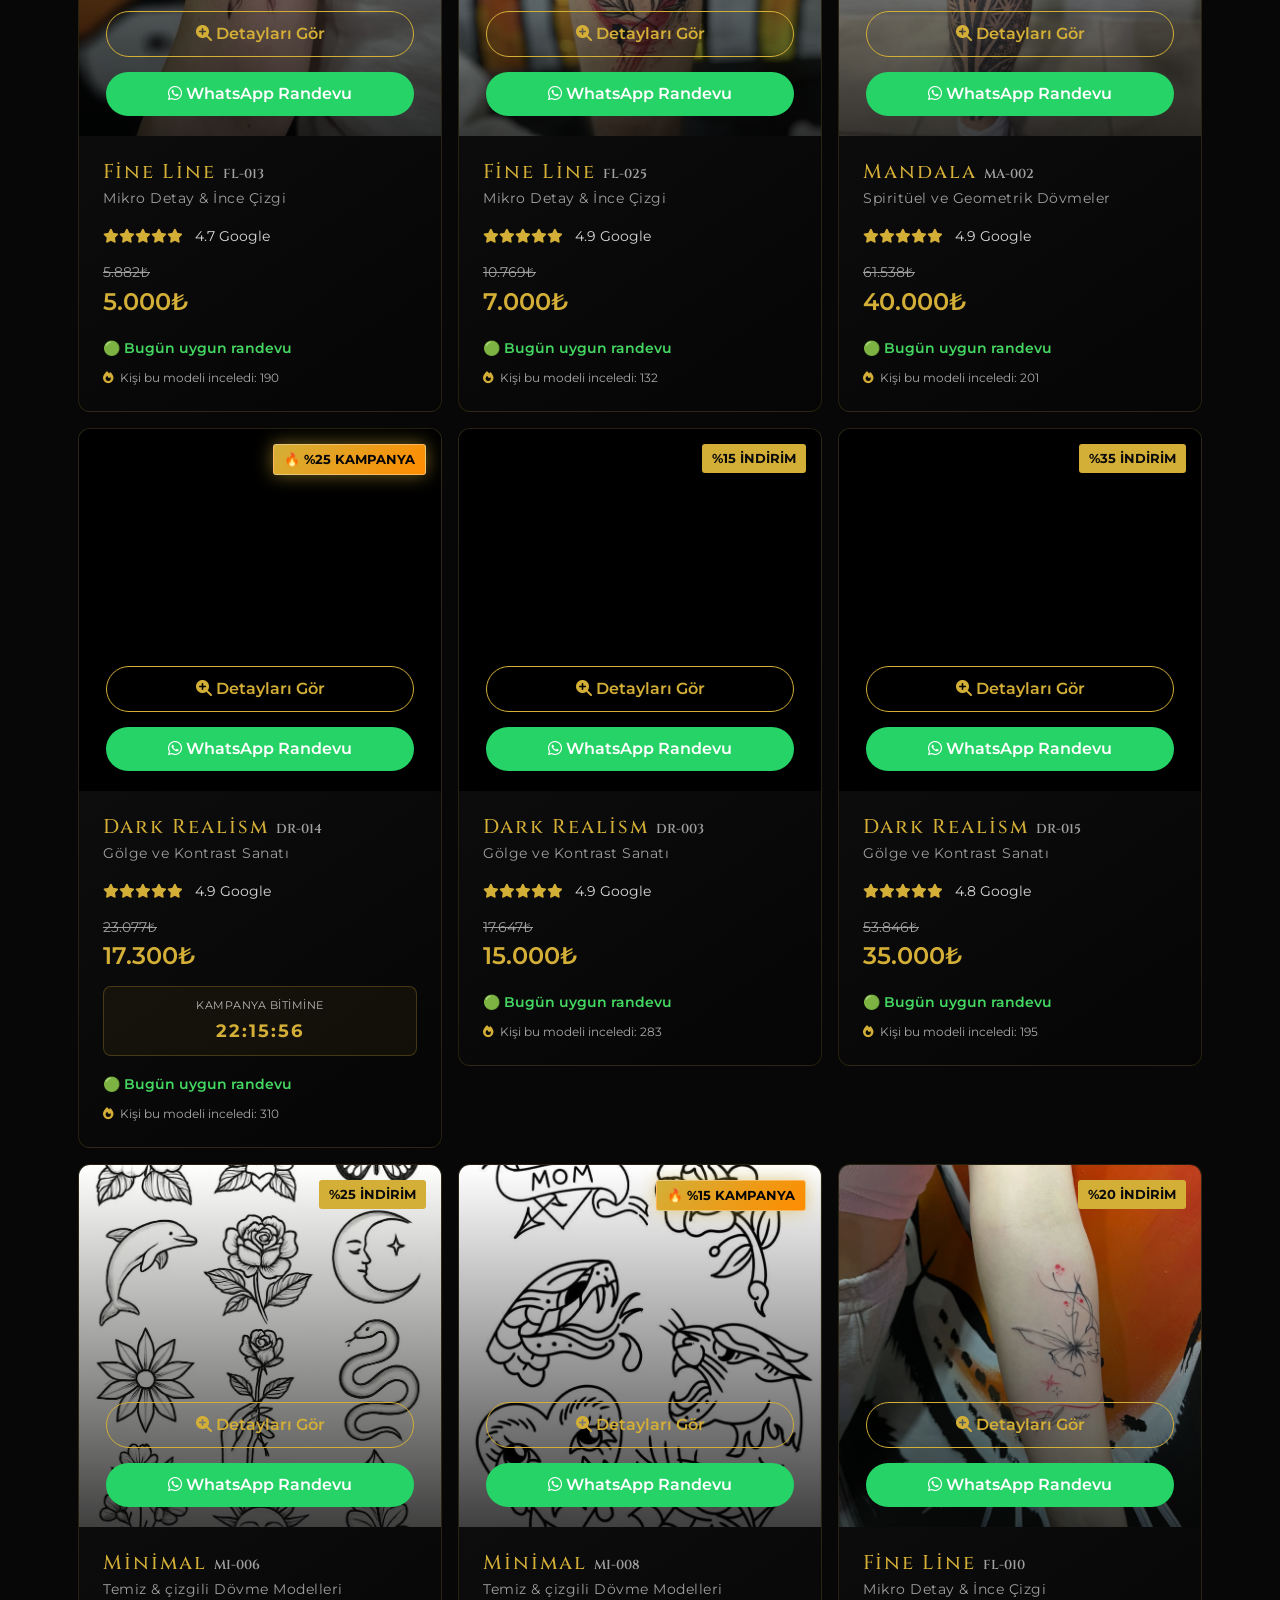
==== commit 23d954e5: "Add files via upload" ====
--- a/index.html
+++ b/index.html
@@ -25,14 +25,12 @@
 <link rel="canonical" href="https://tattookanart.com/">
 <meta property="og:title" content="Tattookan Art | İzmit Premium Dövme Stüdyosu">
 <meta property="og:description" content="Kişiye özel dövme tasarımları ve profesyonel seanslar. WhatsApp üzerinden hemen randevu al.">
-<meta property="og:image" content="https://tattookanart.com/assets/images/background/og-share-image.jpg">
-<meta property="og:image:type" content="image/jpeg">
-<meta property="og:image:width" content="1200">
-<meta property="og:image:height" content="630">
+<meta property="og:image" content="https://tattookanart.com/assets/images/background/og-share-image.webp">
+<meta property="og:image:type" content="image/webp">
 <meta name="twitter:card" content="summary_large_image">
 <meta name="twitter:title" content="Tattookan Art | İzmit Dövme Stüdyosu">
 <meta name="twitter:description" content="Dark Realism, Fine Line, mandala, geometrik ve minimal dövme sanatında İzmit'in öncü stüdyosu.">
-<meta name="twitter:image" content="https://tattookanart.com/assets/images/background/og-share-image.jpg">
+<meta name="twitter:image" content="https://tattookanart.com/assets/images/background/og-share-image.webp">
     
     <link rel="preconnect" href="https://cdn.jsdelivr.net">
 
@@ -59,7 +57,7 @@
   "@context": "https://schema.org",
   "@type": "TattooParlor",
   "name": "Tattookan.art",
-  "image": "https://tattookanart.com/assets/images/background/og-share-image.jpg",
+  "image": "https://tattookanart.com/assets/images/background/og-share-image.webp",
   "@id": "https://tattookanart.com",
   "url": "https://tattookanart.com",
   "telephone": "+905388746412",
@@ -109,7 +107,49 @@
     "ratingValue": "5.0",
     "reviewCount": "189",
     "bestRating": "5"
-  }
+  },
+  "makesOffer": [
+    {
+      "@type": "Offer",
+      "itemOffered": {
+        "@type": "Service",
+        "name": "Dark Realism Dövme",
+        "description": "Siyah-gri realizm tarzında detaylı, gölgelendirmeli dövme uygulaması."
+      }
+    },
+    {
+      "@type": "Offer",
+      "itemOffered": {
+        "@type": "Service",
+        "name": "Fine Line Dövme",
+        "description": "İnce çizgili, zarif ve minimal detaylı dövme uygulaması."
+      }
+    },
+    {
+      "@type": "Offer",
+      "itemOffered": {
+        "@type": "Service",
+        "name": "Minimal Dövme",
+        "description": "Sade, küçük ölçekli ve göze çarpmayan minimal dövme tasarımları."
+      }
+    },
+    {
+      "@type": "Offer",
+      "itemOffered": {
+        "@type": "Service",
+        "name": "Cover Up (Kapatma) Dövme",
+        "description": "Eski veya istenmeyen dövmelerin yeni bir tasarımla kapatılması."
+      }
+    },
+    {
+      "@type": "Offer",
+      "itemOffered": {
+        "@type": "Service",
+        "name": "Mandala Dövme",
+        "description": "Simetrik, geometrik desenli mandala tarzı dövme uygulaması."
+      }
+    }
+  ]
 }
 </script>
 
@@ -128,9 +168,6 @@
                 <img src="assets/icons/icon-192-v2.png" alt="Tattookan Art logo" class="navbar-logo" width="34" height="34">
                 TATTOOKAN<span class="text-white">.ART</span>
             </a>
-            <button type="button" id="siteShareBtn" class="site-share-btn" title="Siteyi Paylaş" aria-label="Siteyi Paylaş">
-                <i class="fas fa-share-nodes"></i>
-            </button>
             <button class="navbar-toggler" type="button" data-bs-toggle="collapse" data-bs-target="#navbarNav">
                 <span class="navbar-toggler-icon"></span>
             </button>
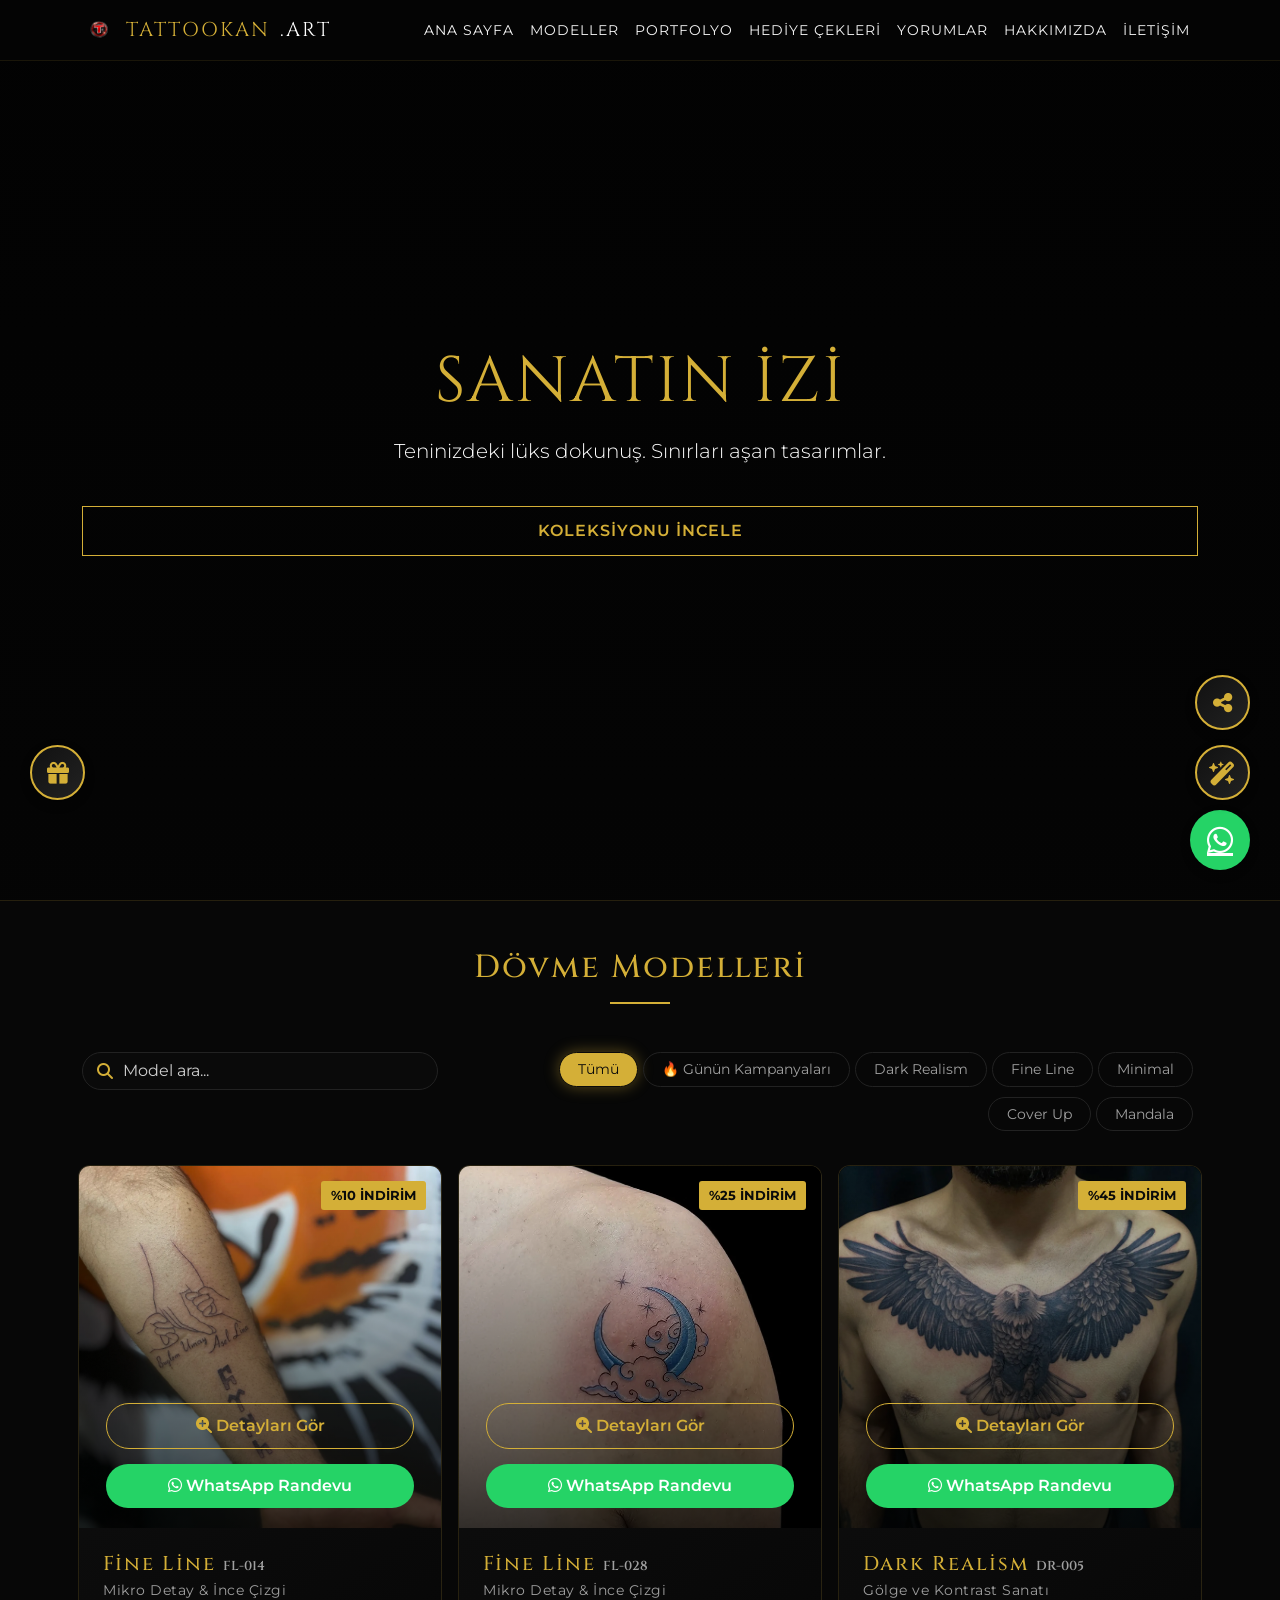
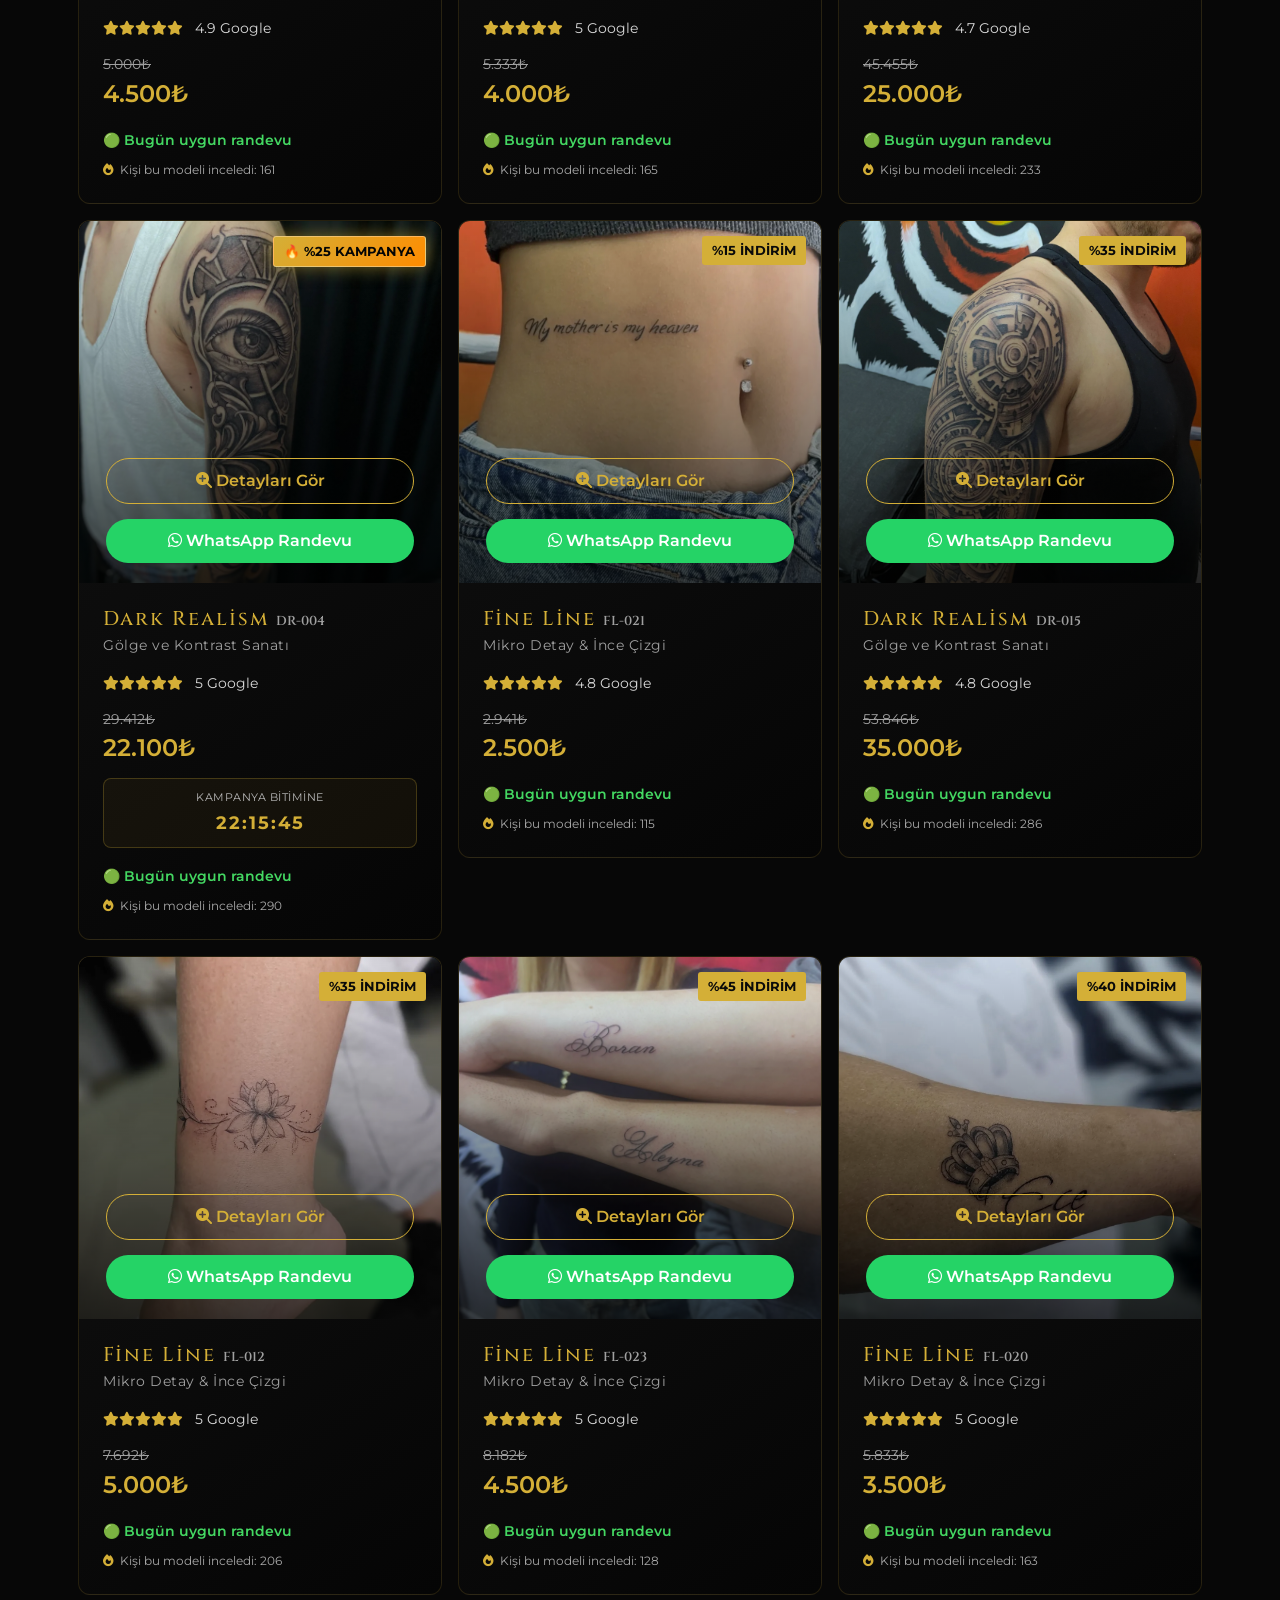
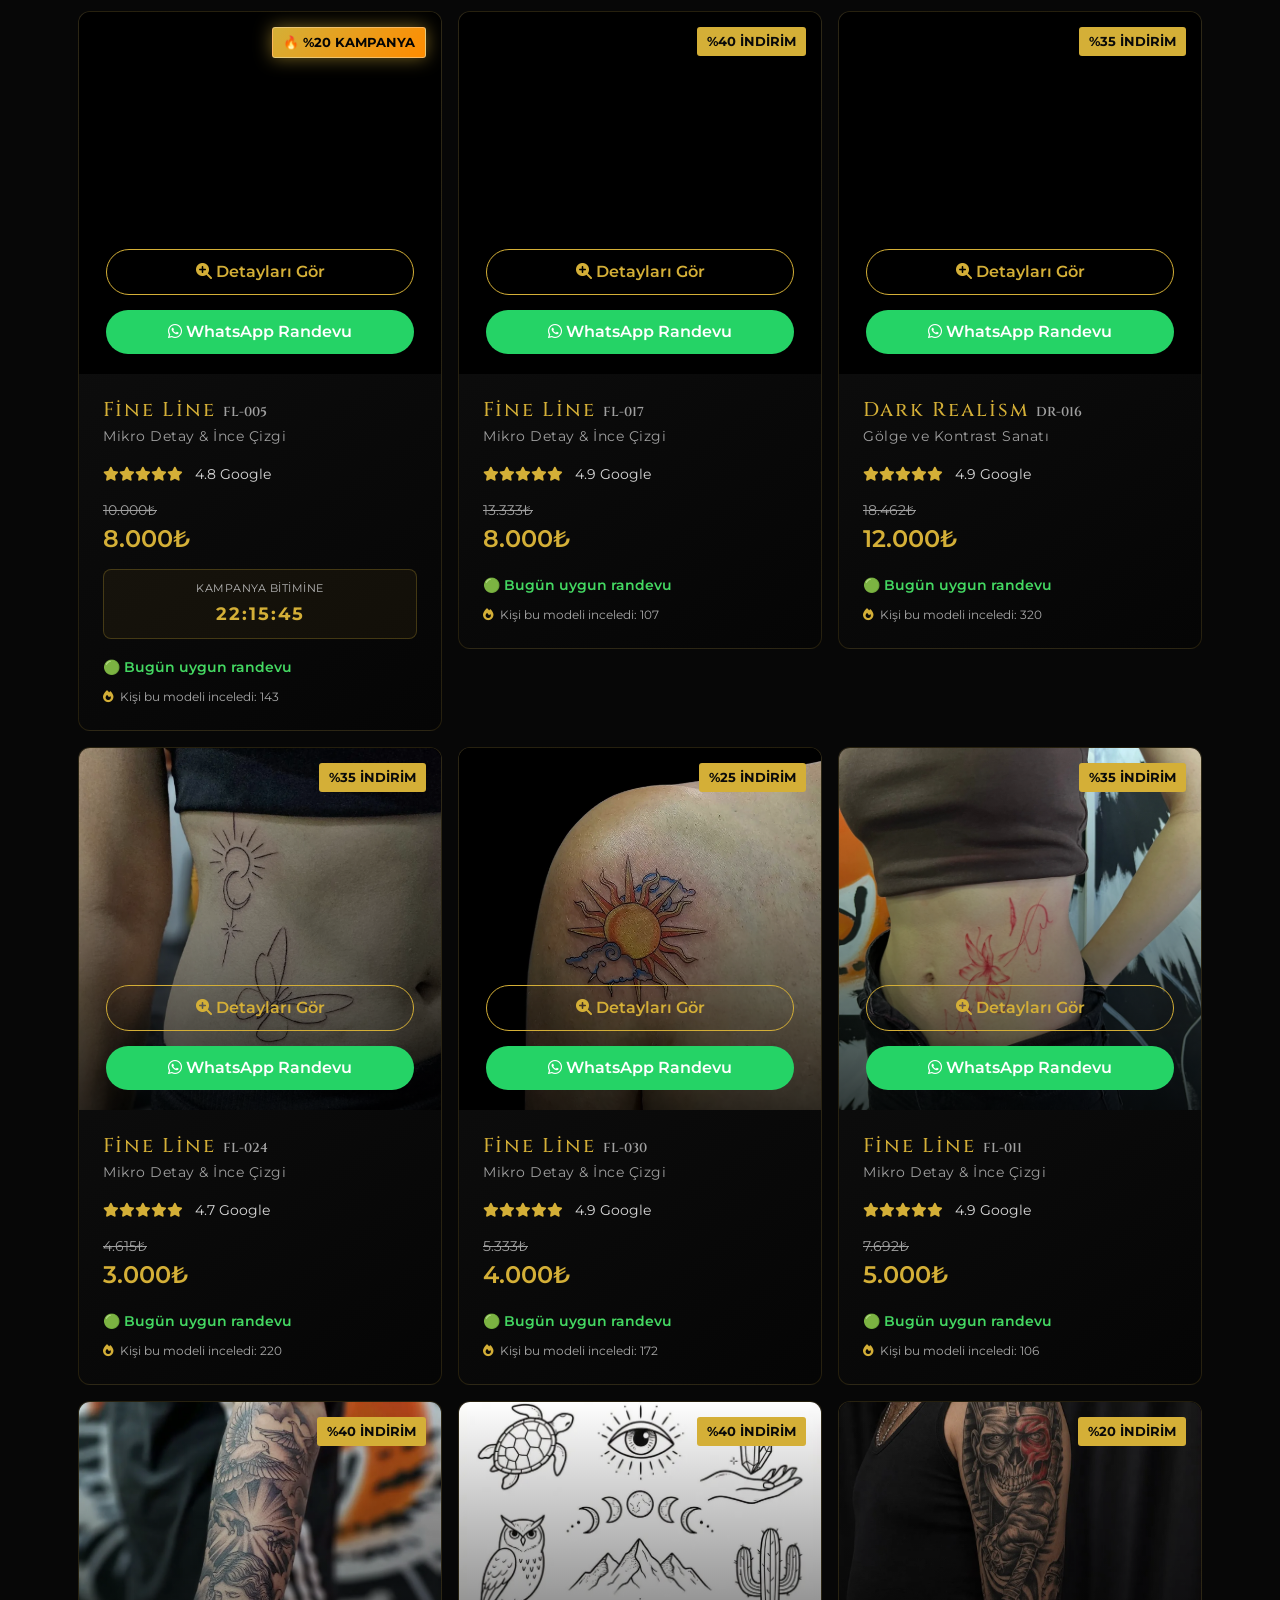
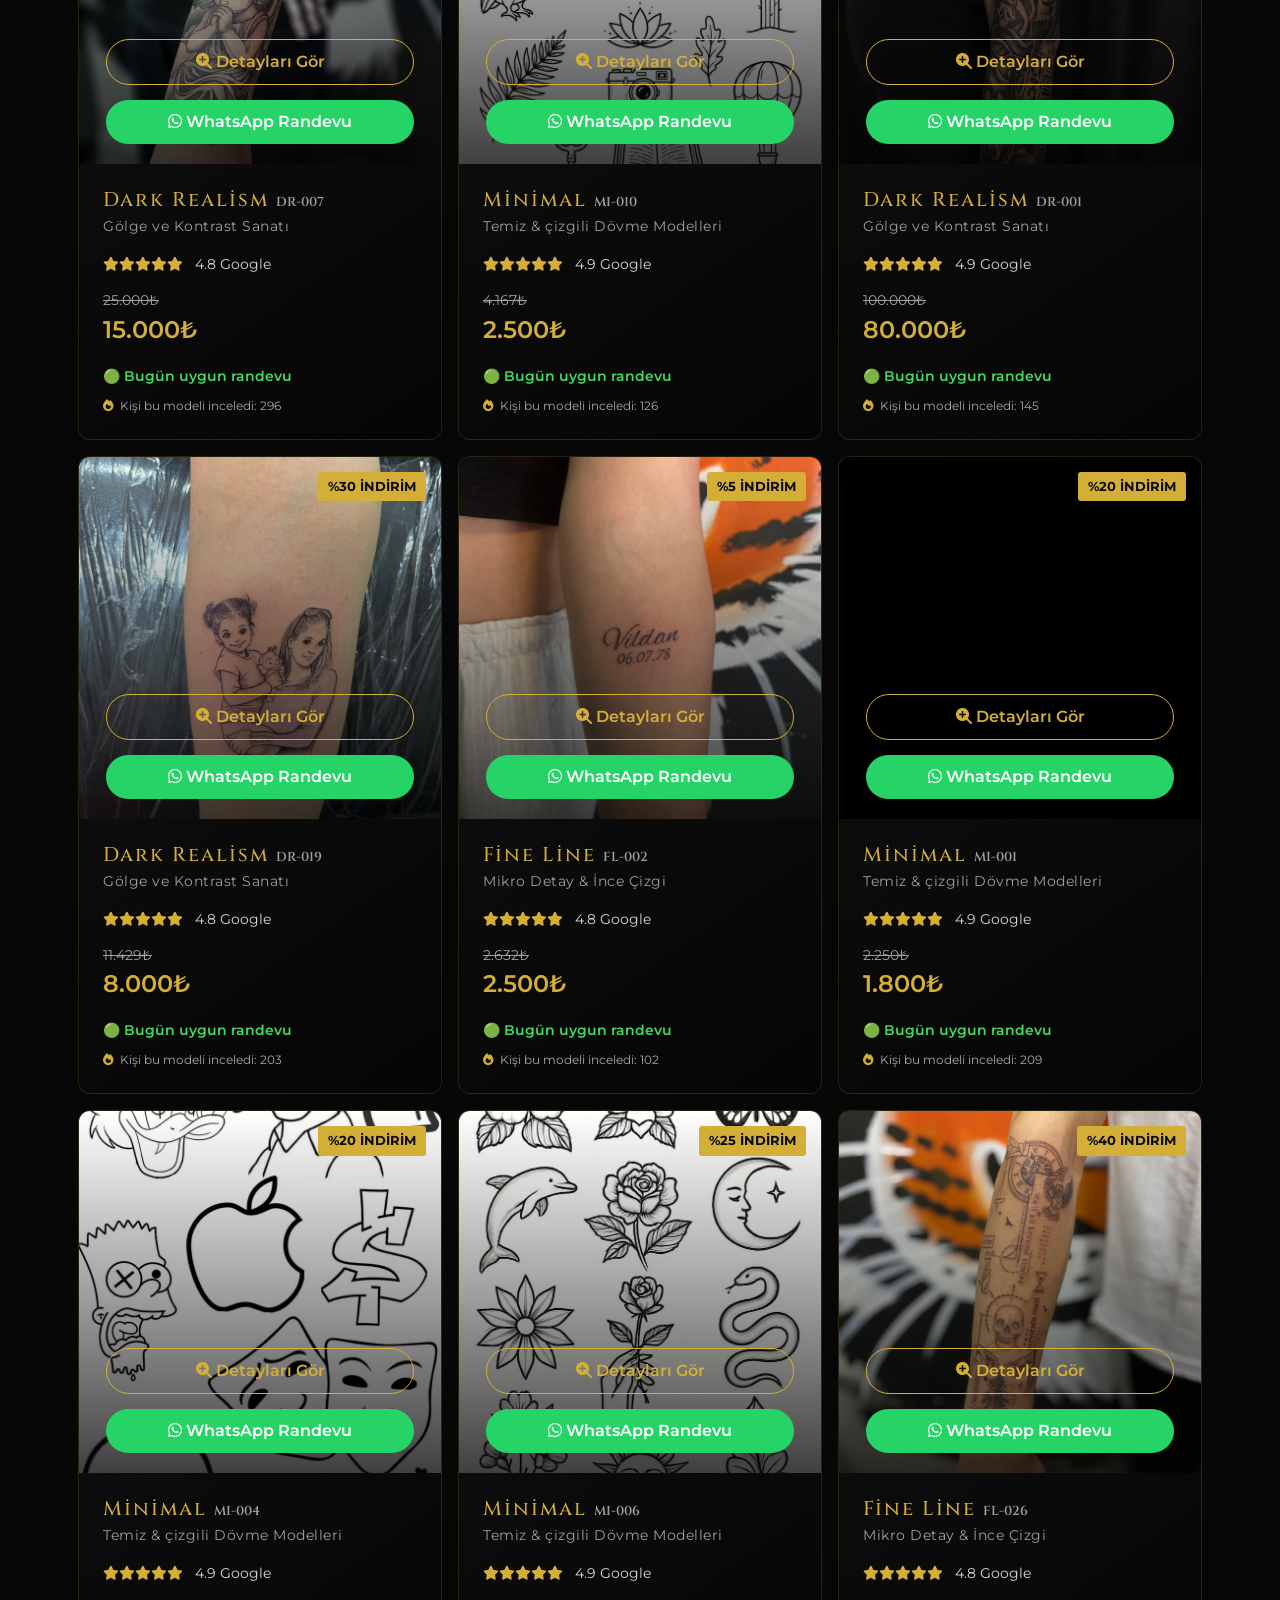
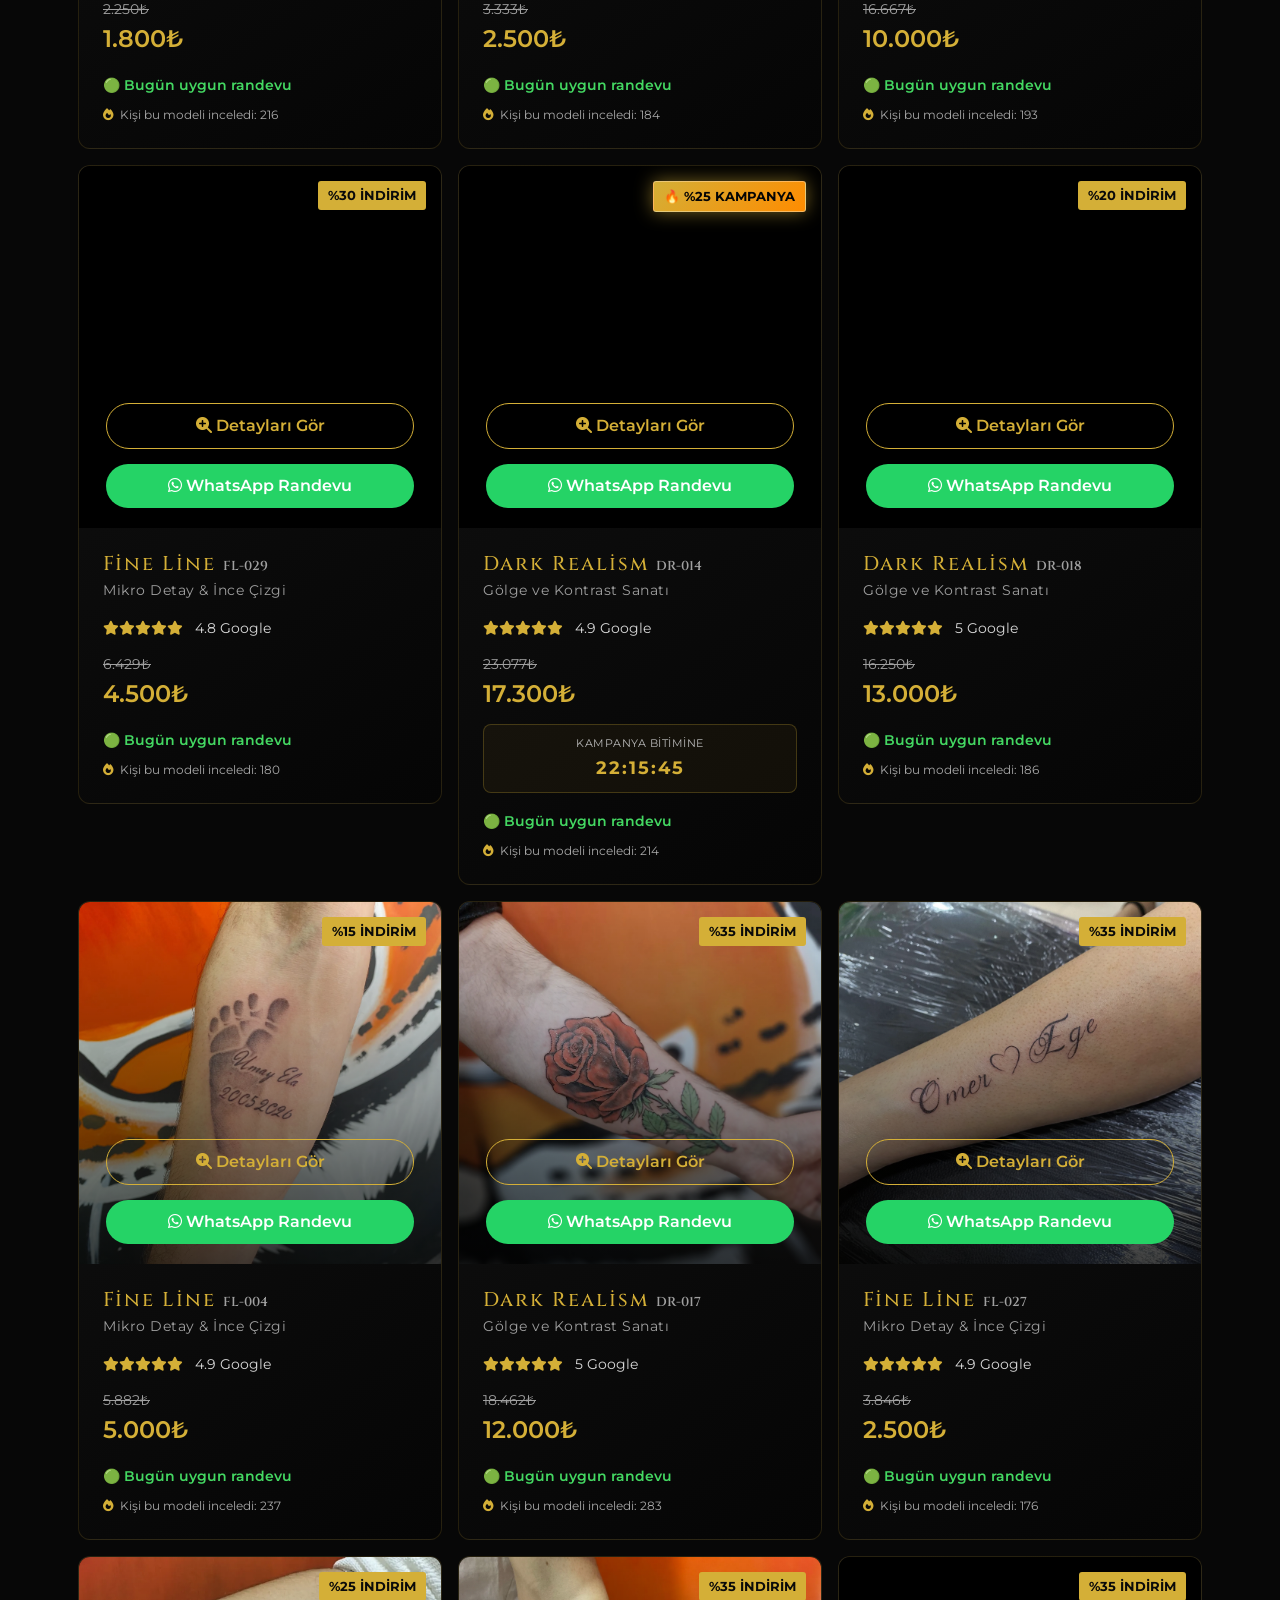
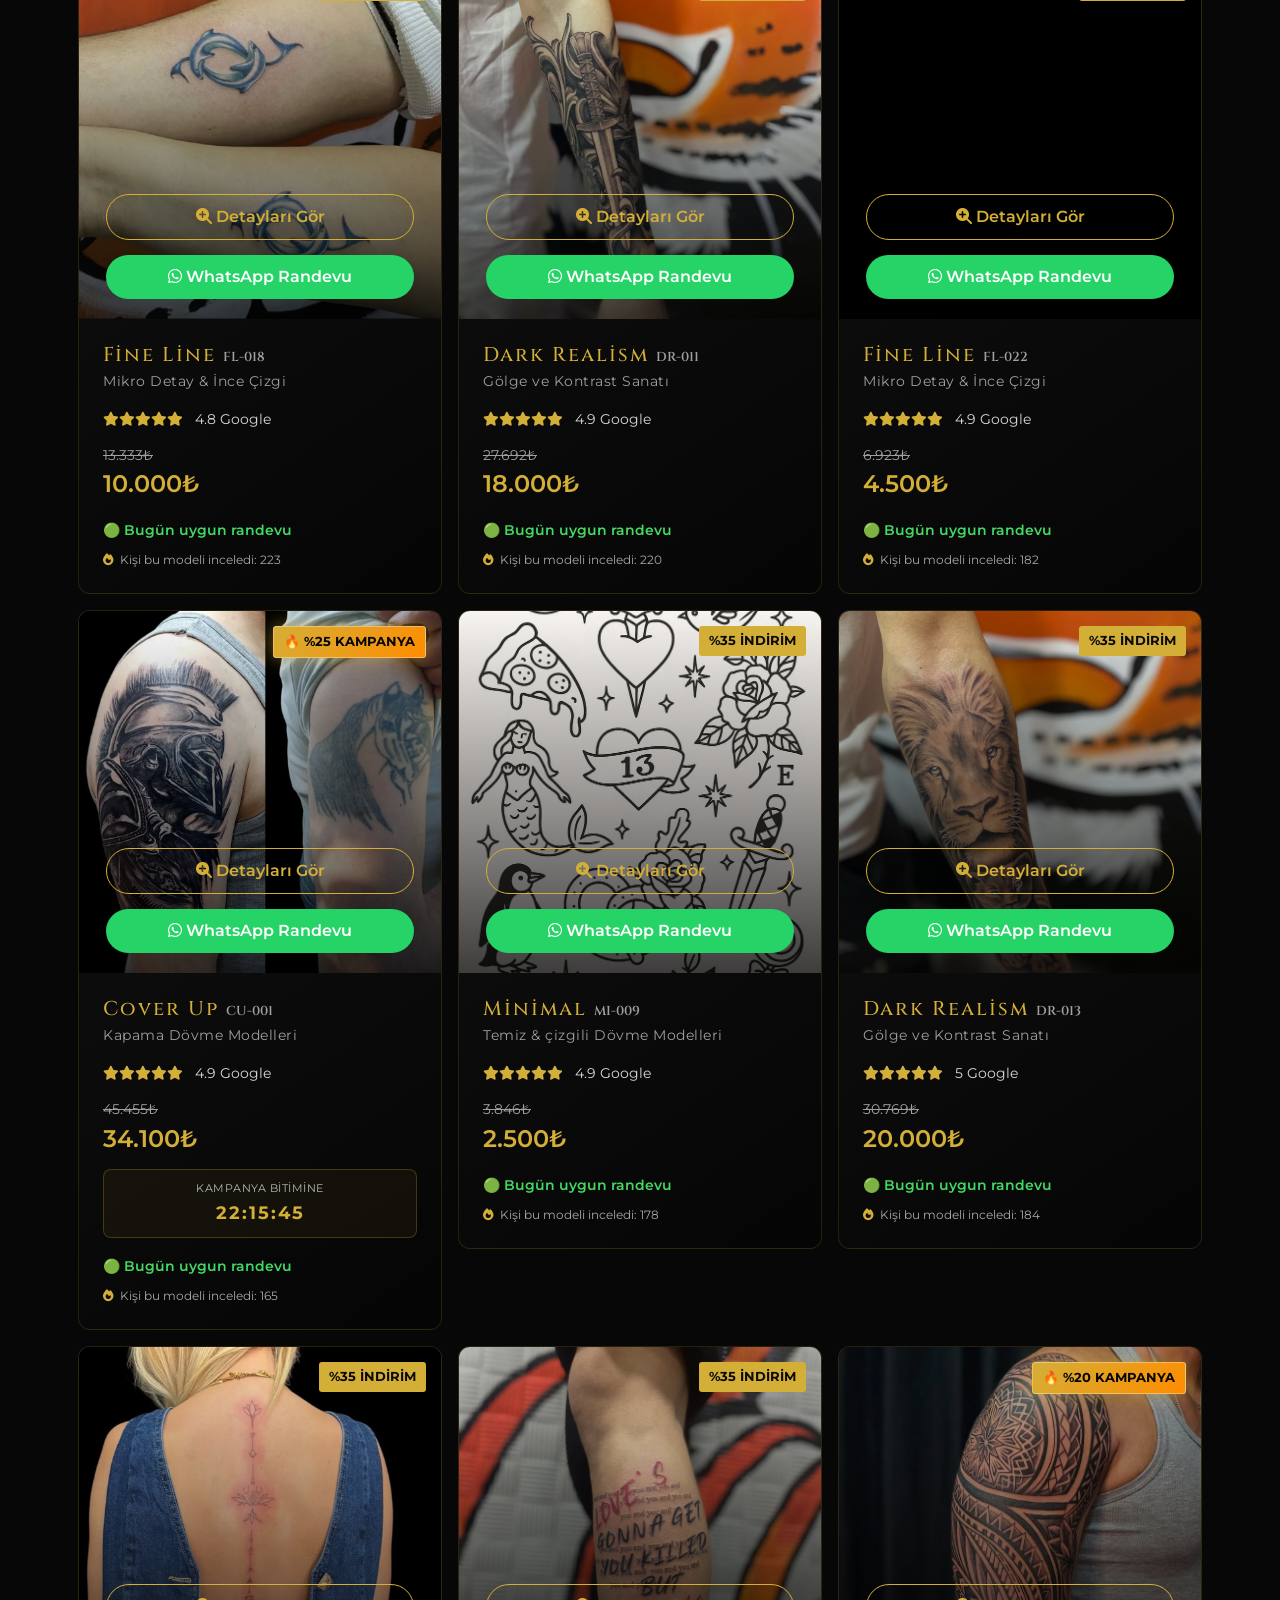
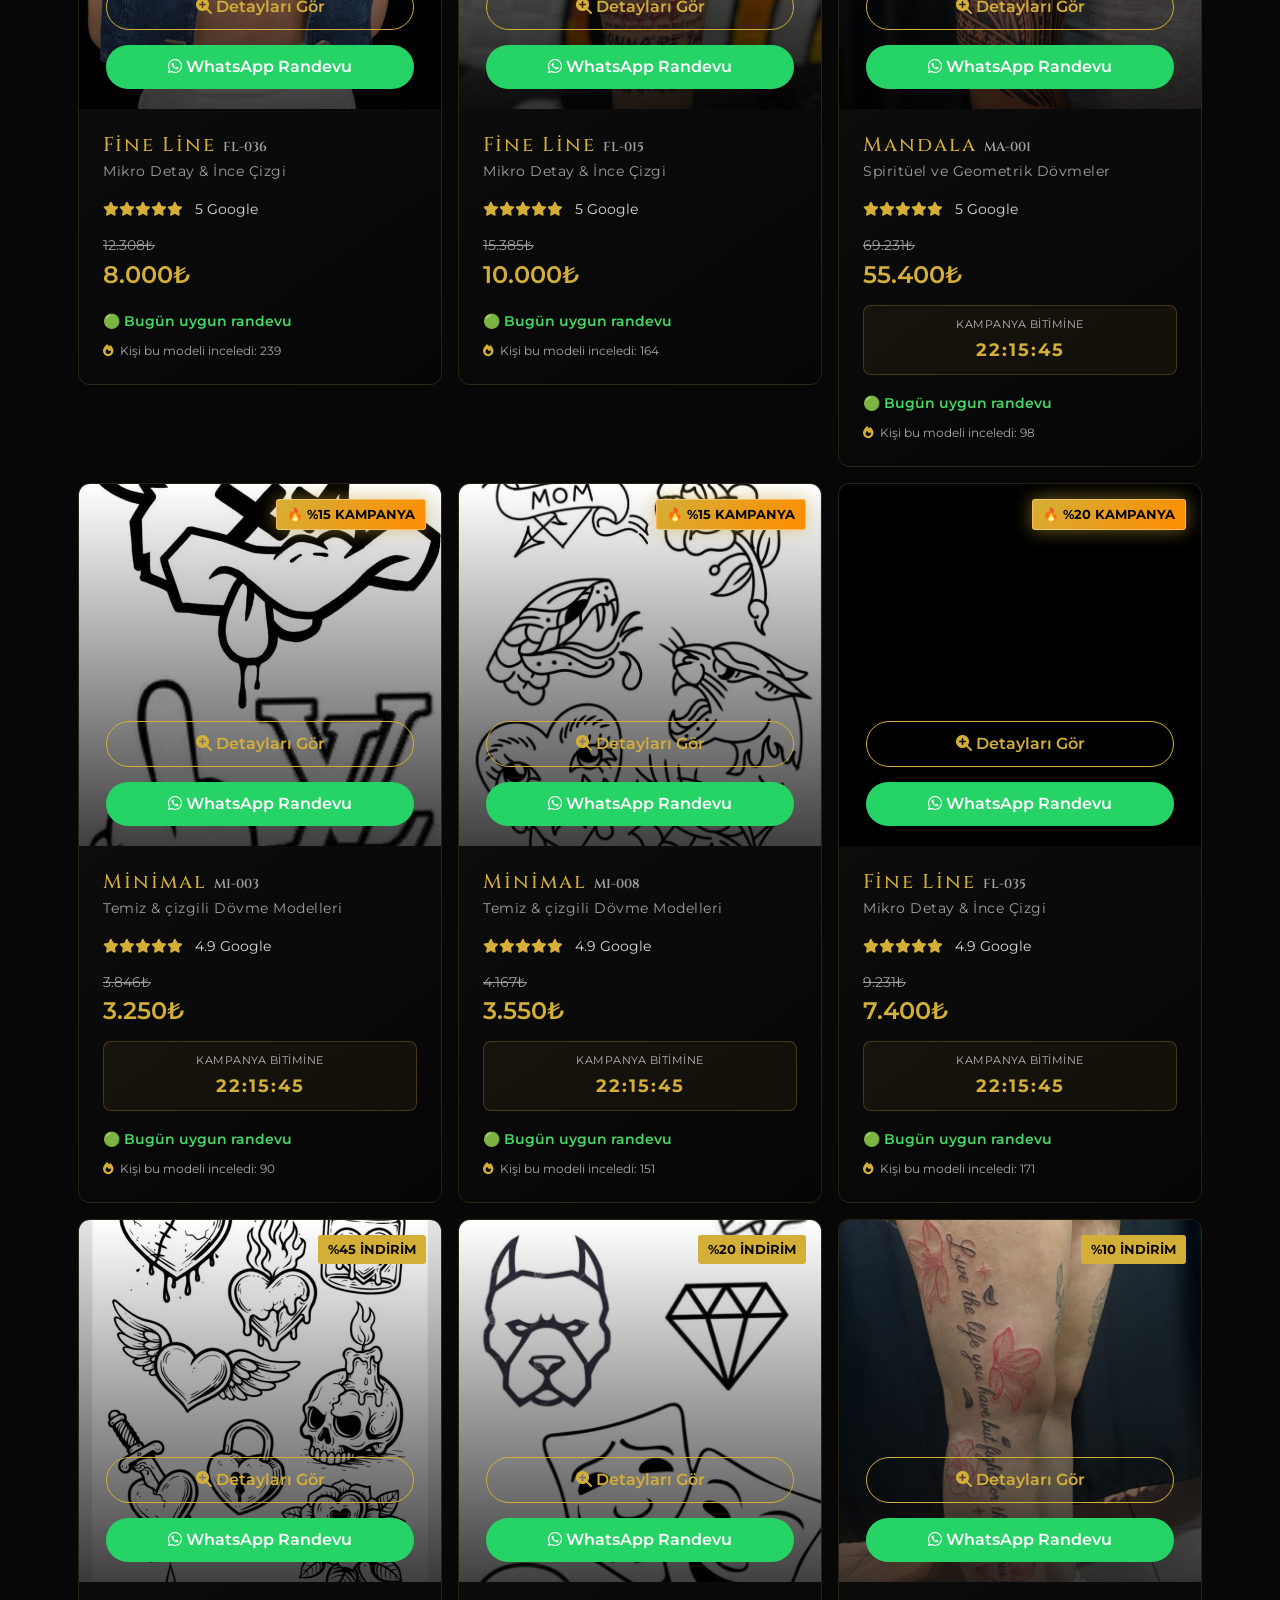
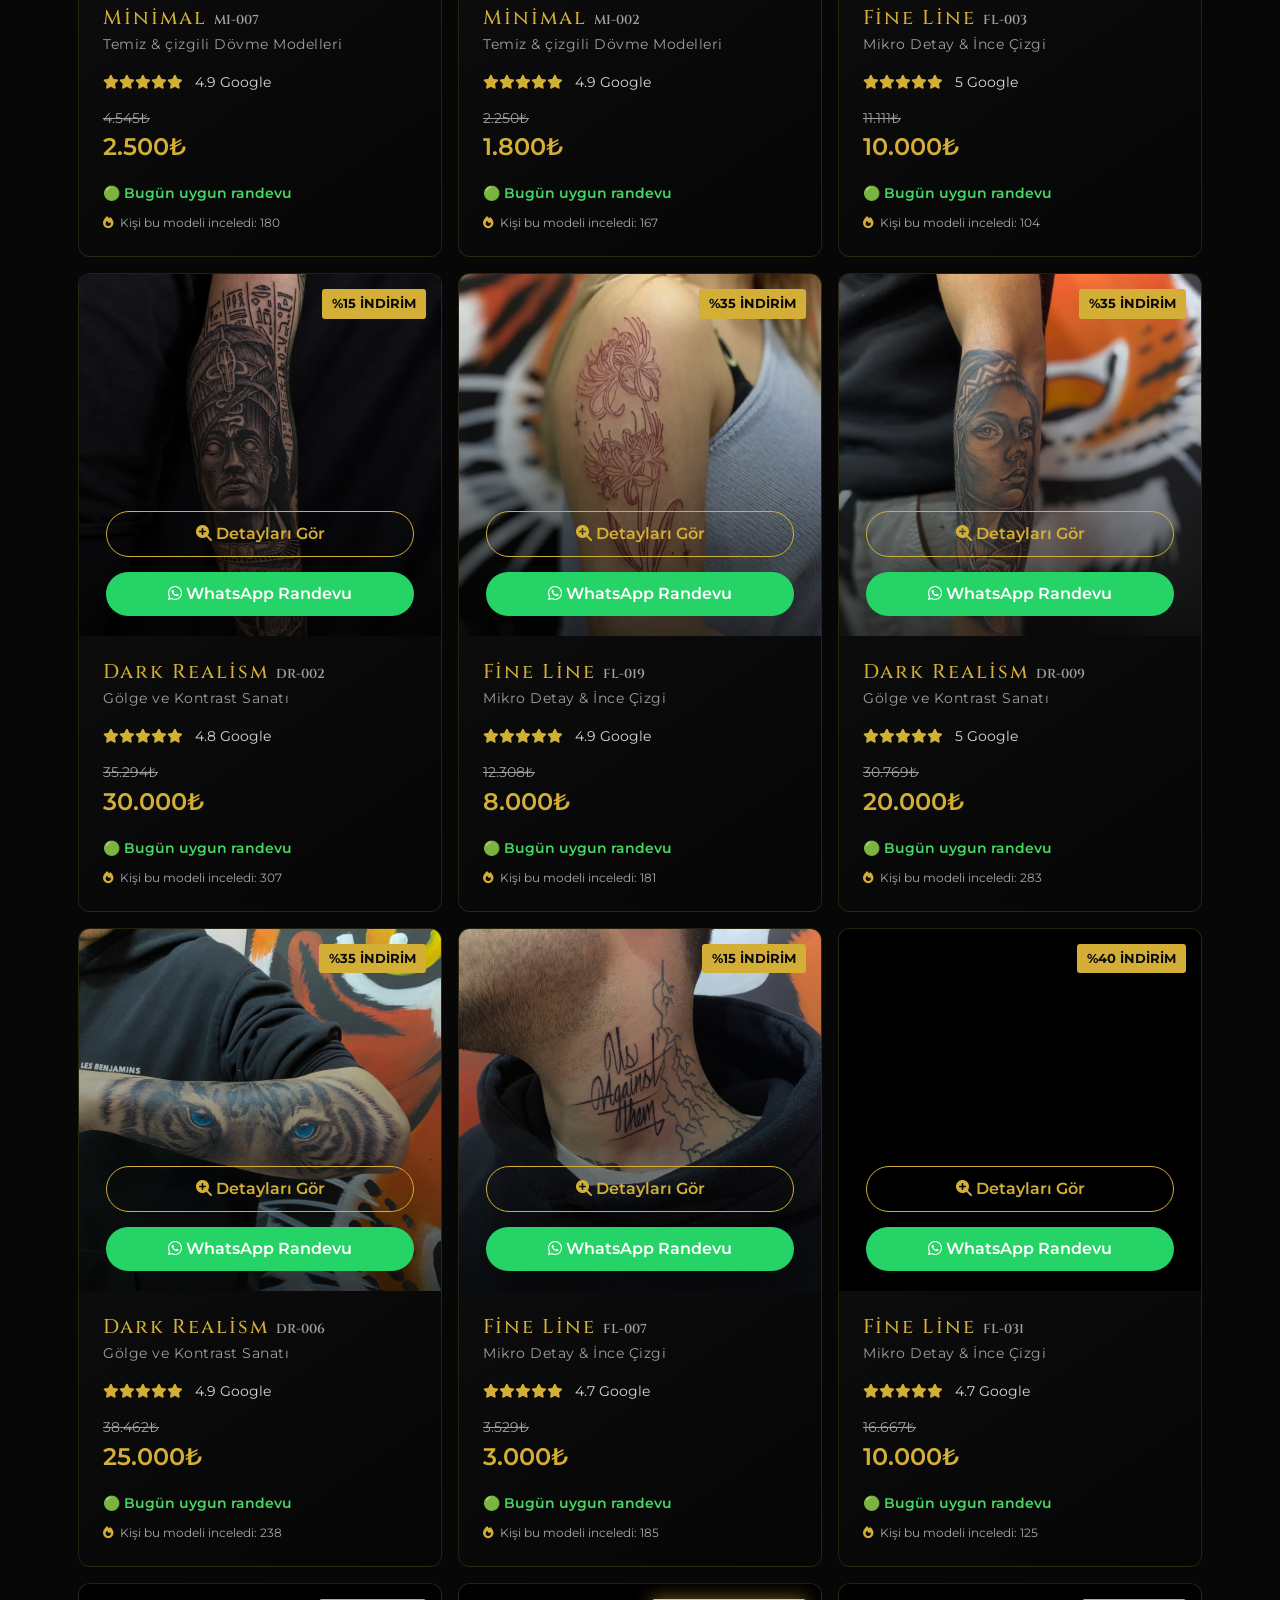
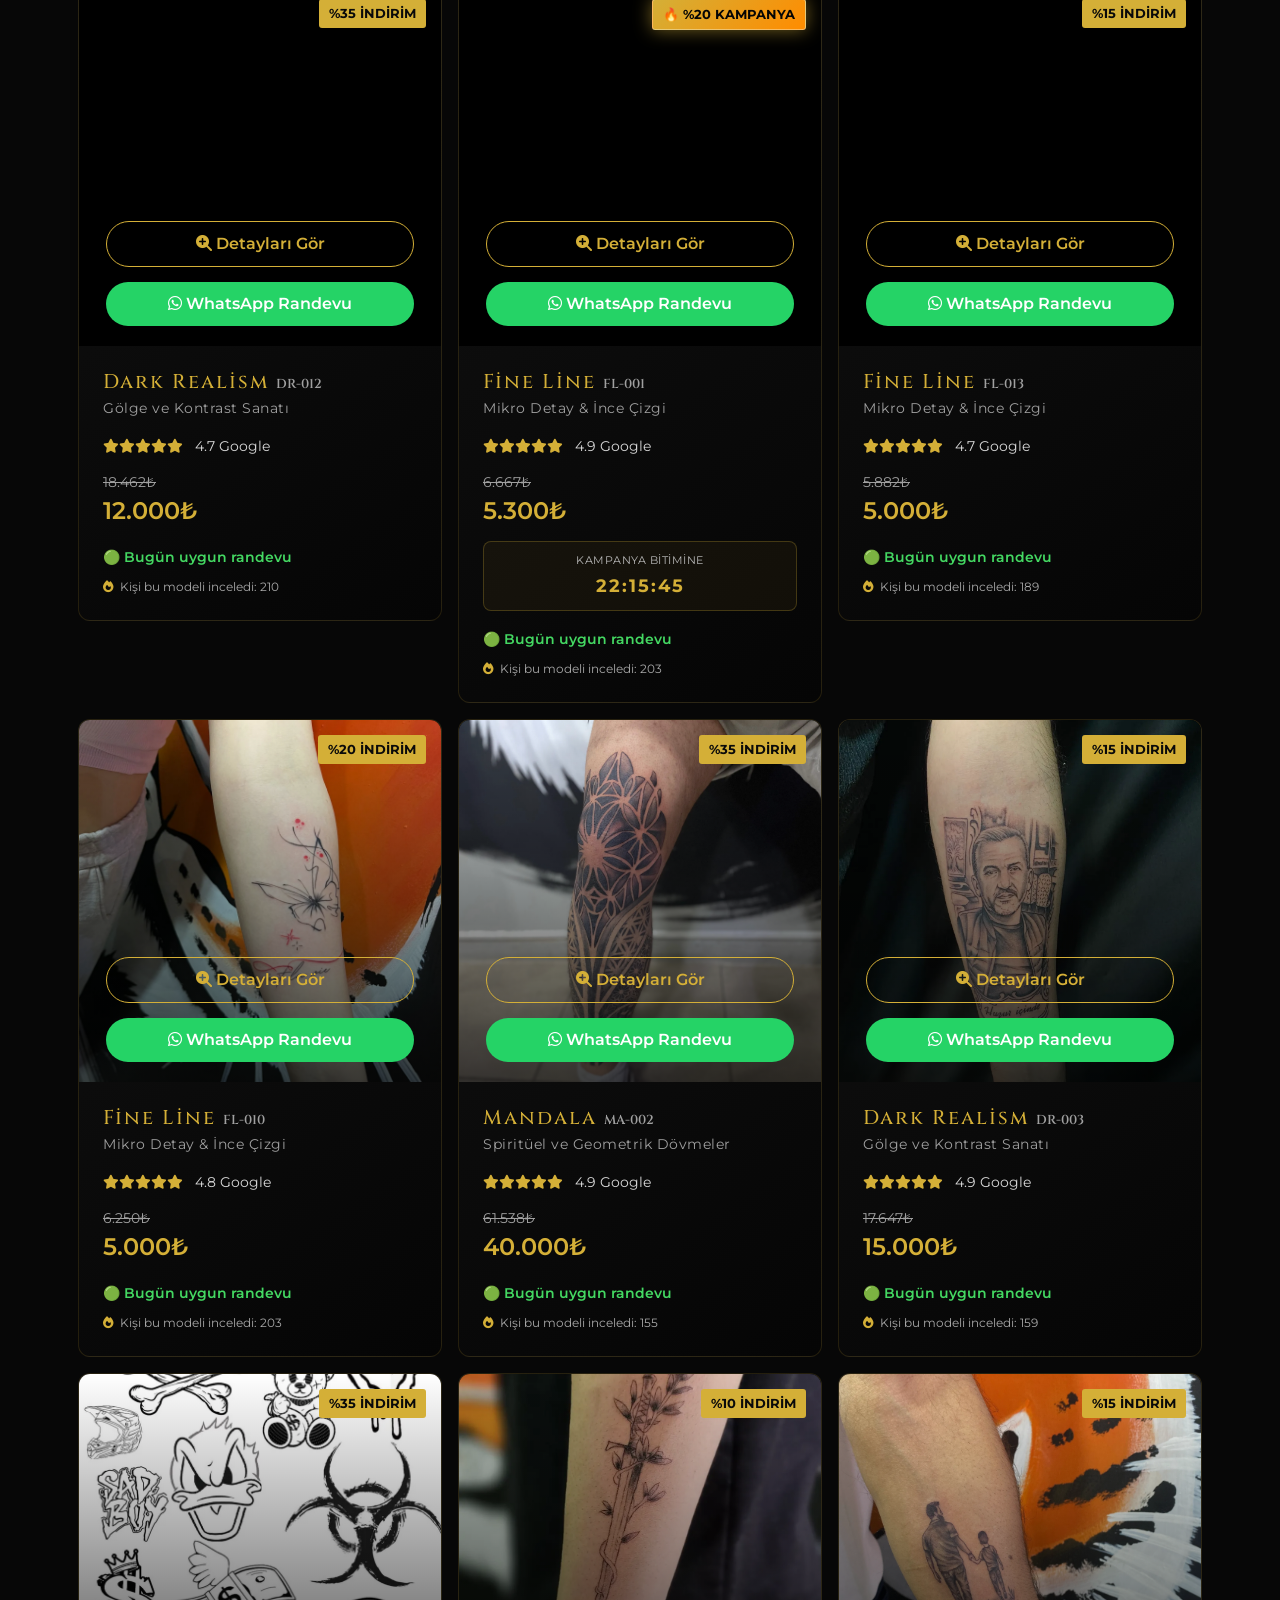
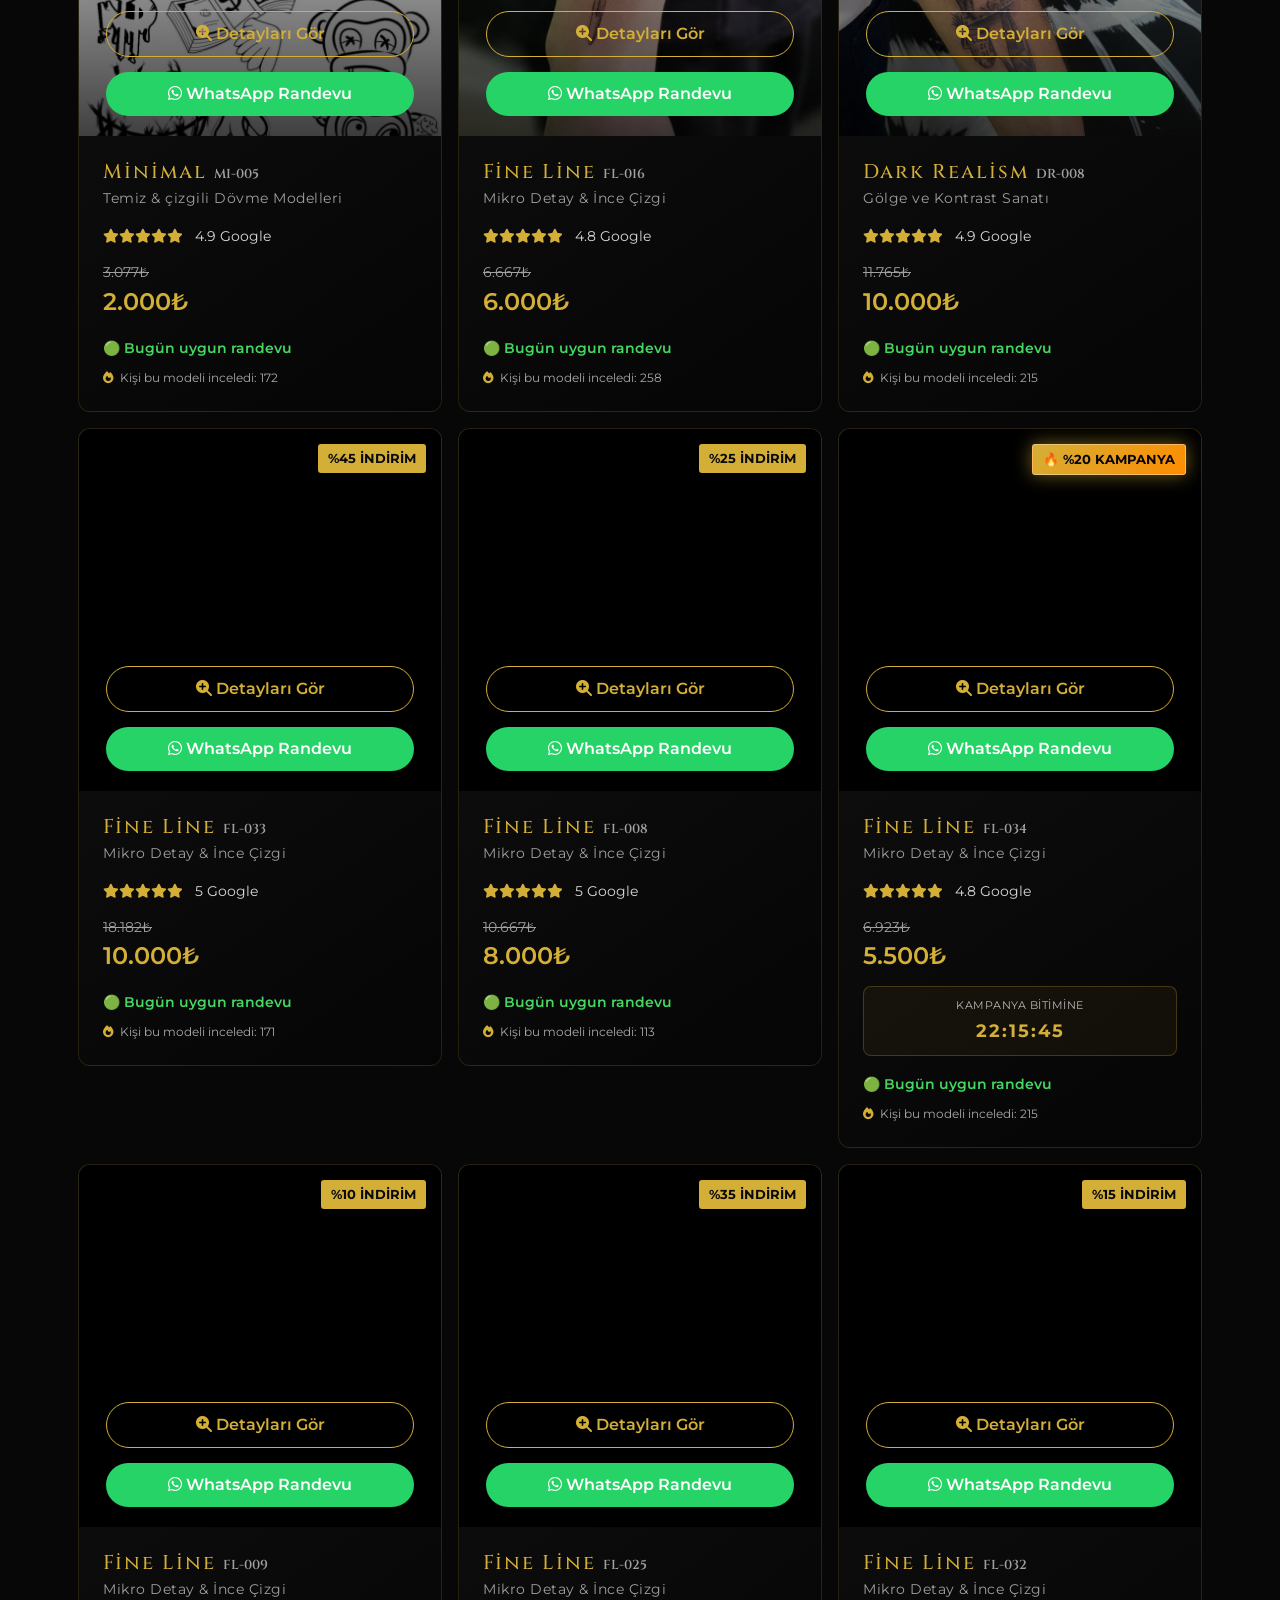
==== commit 7acffba0: "Add files via upload" ====
--- a/index.html
+++ b/index.html
@@ -25,12 +25,14 @@
 <link rel="canonical" href="https://tattookanart.com/">
 <meta property="og:title" content="Tattookan Art | İzmit Premium Dövme Stüdyosu">
 <meta property="og:description" content="Kişiye özel dövme tasarımları ve profesyonel seanslar. WhatsApp üzerinden hemen randevu al.">
-<meta property="og:image" content="https://tattookanart.com/assets/images/background/og-share-image.webp">
-<meta property="og:image:type" content="image/webp">
+<meta property="og:image" content="https://tattookanart.com/assets/images/background/og-share-image.jpg">
+<meta property="og:image:type" content="image/jpeg">
+<meta property="og:image:width" content="1200">
+<meta property="og:image:height" content="630">
 <meta name="twitter:card" content="summary_large_image">
 <meta name="twitter:title" content="Tattookan Art | İzmit Dövme Stüdyosu">
 <meta name="twitter:description" content="Dark Realism, Fine Line, mandala, geometrik ve minimal dövme sanatında İzmit'in öncü stüdyosu.">
-<meta name="twitter:image" content="https://tattookanart.com/assets/images/background/og-share-image.webp">
+<meta name="twitter:image" content="https://tattookanart.com/assets/images/background/og-share-image.jpg">
     
     <link rel="preconnect" href="https://cdn.jsdelivr.net">
 
@@ -57,7 +59,7 @@
   "@context": "https://schema.org",
   "@type": "TattooParlor",
   "name": "Tattookan.art",
-  "image": "https://tattookanart.com/assets/images/background/og-share-image.webp",
+  "image": "https://tattookanart.com/assets/images/background/og-share-image.jpg",
   "@id": "https://tattookanart.com",
   "url": "https://tattookanart.com",
   "telephone": "+905388746412",
@@ -422,6 +424,10 @@
         <i class="fas fa-wand-magic-sparkles"></i>
     </button>
 
+    <button type="button" id="shareFloatBtn" class="share-float-btn" title="Sayfayı Paylaş">
+        <i class="fas fa-share-nodes"></i>
+    </button>
+
     <button type="button" id="giftFloatBtn" class="gift-float-btn" title="Haftalık Hediye Dövme">
         <i class="fas fa-gift"></i>
     </button>
--- a/style.css
+++ b/style.css
@@ -1817,54 +1817,46 @@
 }
 
 /* ========================= */
-/* SİTEYİ PAYLAŞ BUTONU (navbar) */
+/* YÜZEN (SÜRÜKLENEBİLİR) PAYLAŞ BUTONU */
 /* ========================= */
-.site-share-btn {
-    display: inline-flex;
+
+.share-float-btn {
+    position: fixed;
+    bottom: 170px;
+    right: 30px;
+    width: 55px;
+    height: 55px;
+    border-radius: 50%;
+    background: linear-gradient(135deg, #111, #222);
+    border: 2px solid var(--gold);
+    color: var(--gold);
+    display: flex;
+    justify-content: center;
     align-items: center;
-    justify-content: center;
-    width: 40px;
-    height: 40px;
-    margin-right: 8px;
-    border: 1px solid rgba(212, 175, 55, 0.4);
-    border-radius: 50%;
-    background: transparent;
-    color: var(--gold);
-    font-size: 16px;
-    cursor: pointer;
-    transition: background 0.25s, box-shadow 0.25s, transform 0.2s;
-}
-
-.site-share-btn:hover {
-    background: rgba(212, 175, 55, 0.12);
-    box-shadow: 0 0 14px rgba(212, 175, 55, 0.35);
-}
-
-.site-share-btn:active {
-    transform: scale(0.94);
-}
-
-/* Paylaşım sonrası küçük onay bildirimi (toast) */
-.share-toast {
-    position: fixed;
-    left: 50%;
-    bottom: 30px;
-    transform: translateX(-50%) translateY(20px);
-    background: linear-gradient(135deg, #111, #1c1c1c);
-    border: 1px solid var(--gold);
-    color: var(--text-main);
-    padding: 10px 20px;
-    border-radius: 30px;
-    font-size: 0.85rem;
-    letter-spacing: 0.5px;
-    box-shadow: 0 8px 25px rgba(0,0,0,0.6);
-    z-index: 999999;
-    opacity: 0;
-    pointer-events: none;
-    transition: opacity 0.3s ease, transform 0.3s ease;
-}
-
-.share-toast.show {
-    opacity: 1;
-    transform: translateX(-50%) translateY(0);
-}
+    font-size: 22px;
+    box-shadow: 0 4px 10px rgba(0,0,0,0.4);
+    z-index: 1000;
+    cursor: grab;
+    touch-action: none;
+    transition: box-shadow 0.2s, transform 0.2s;
+    padding: 0;
+}
+
+.share-float-btn:hover {
+    box-shadow: 0 0 20px rgba(212,175,55,.5);
+}
+
+.share-float-btn:active {
+    cursor: grabbing;
+    transform: scale(1.05);
+}
+
+@media (max-width: 576px) {
+    .share-float-btn {
+        width: 48px;
+        height: 48px;
+        font-size: 18px;
+        bottom: 150px;
+        right: 20px;
+    }
+}
